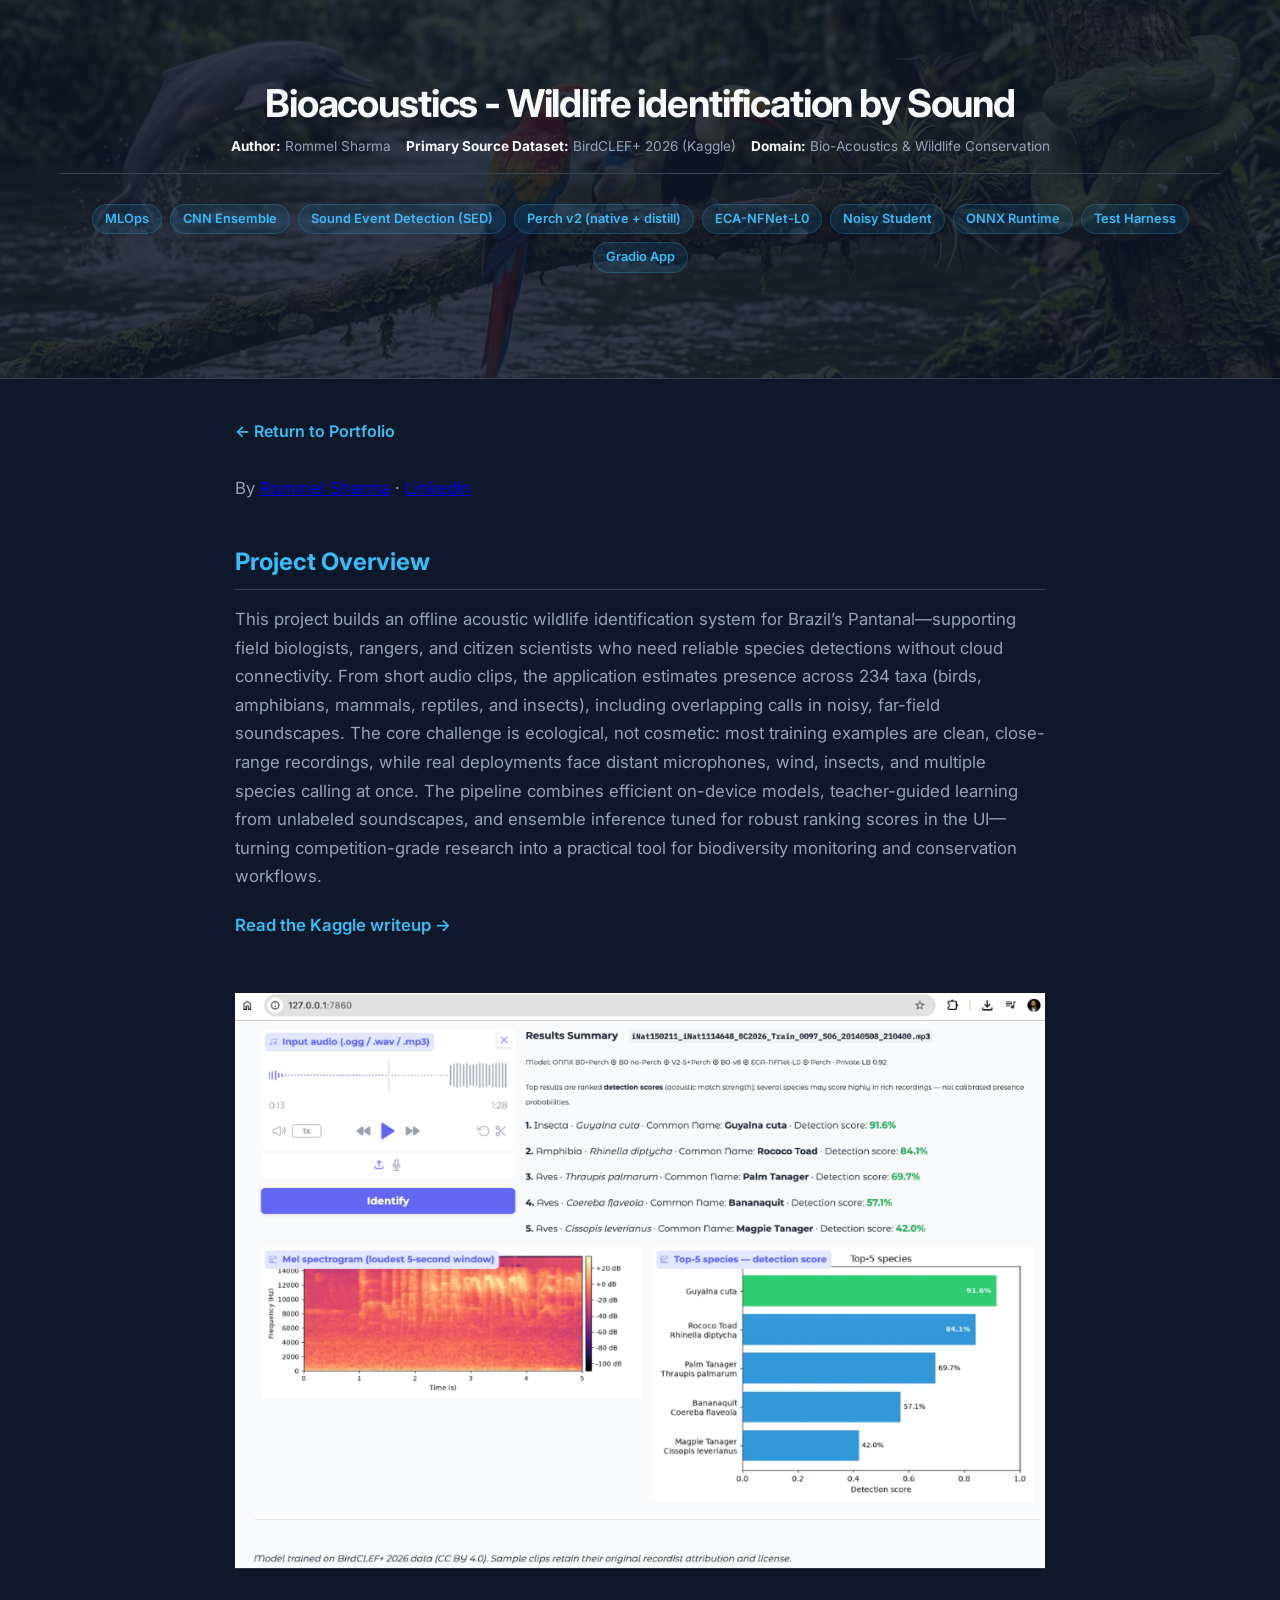
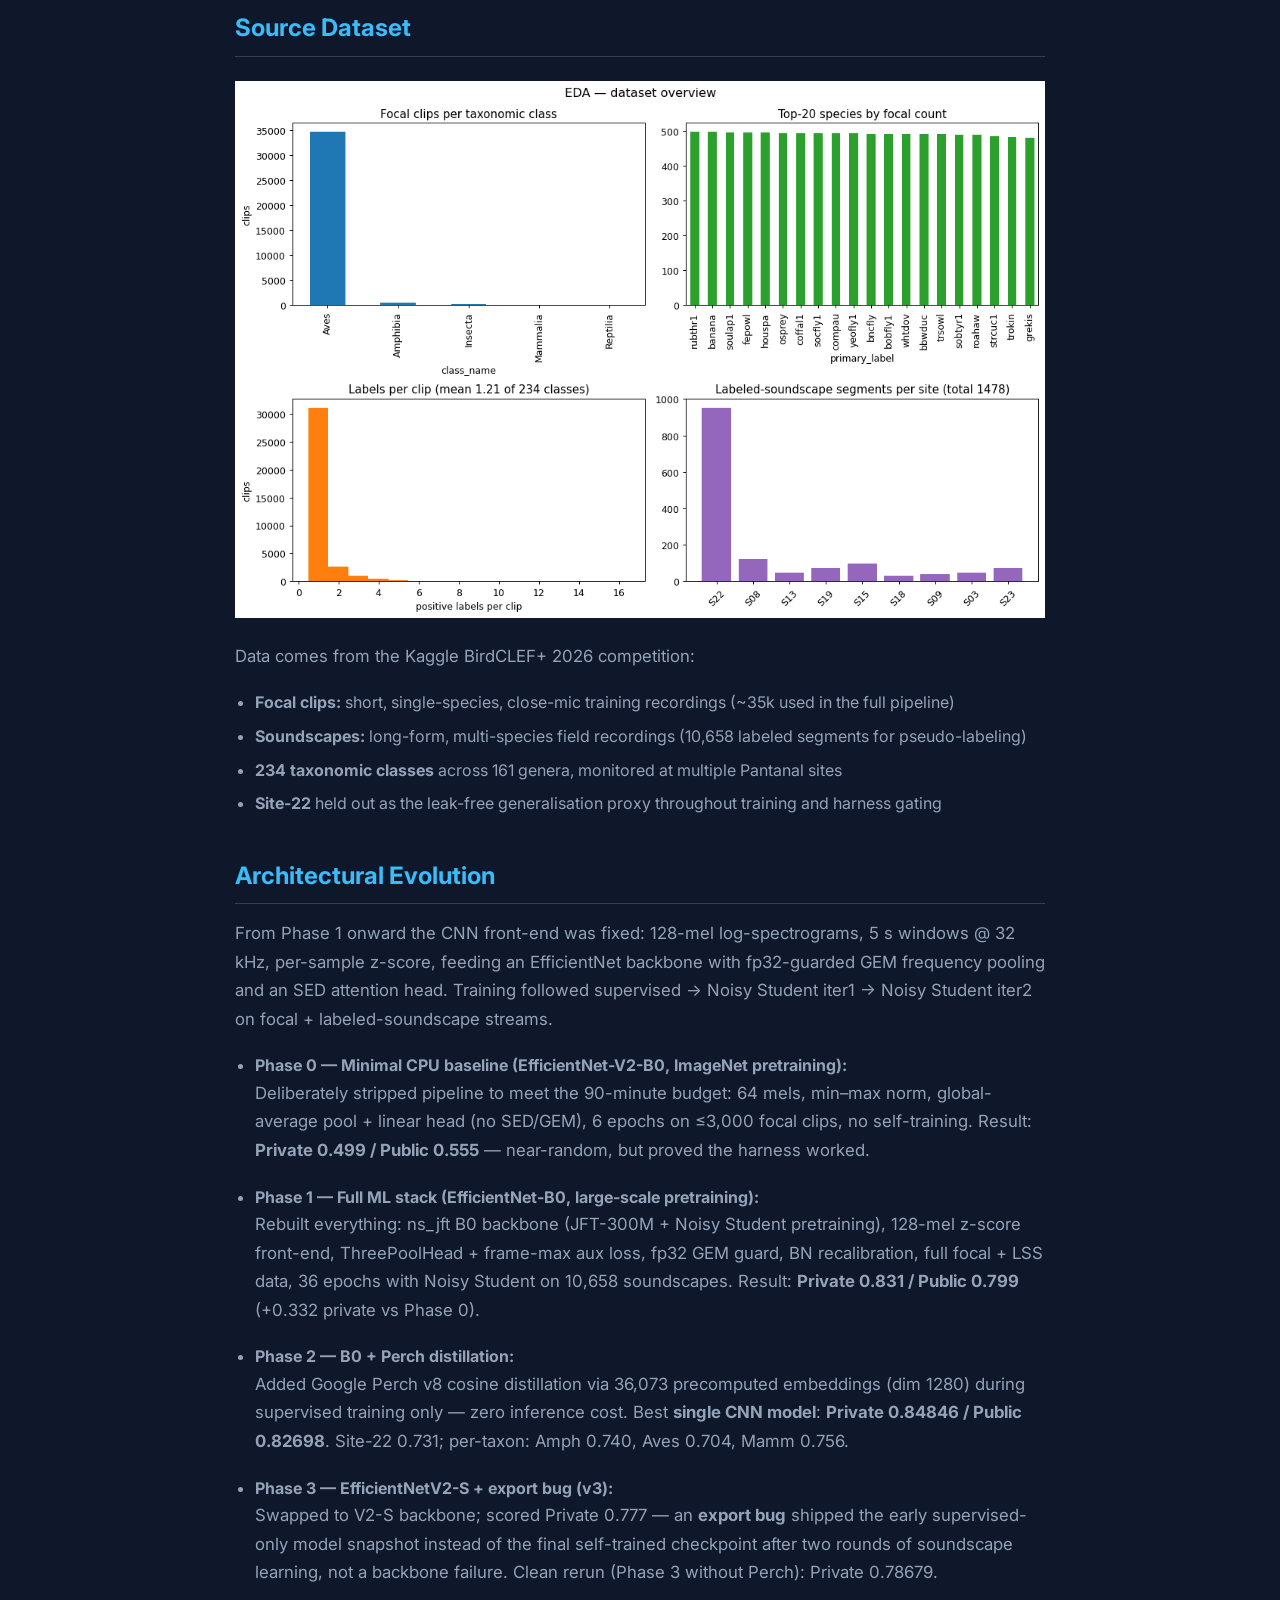
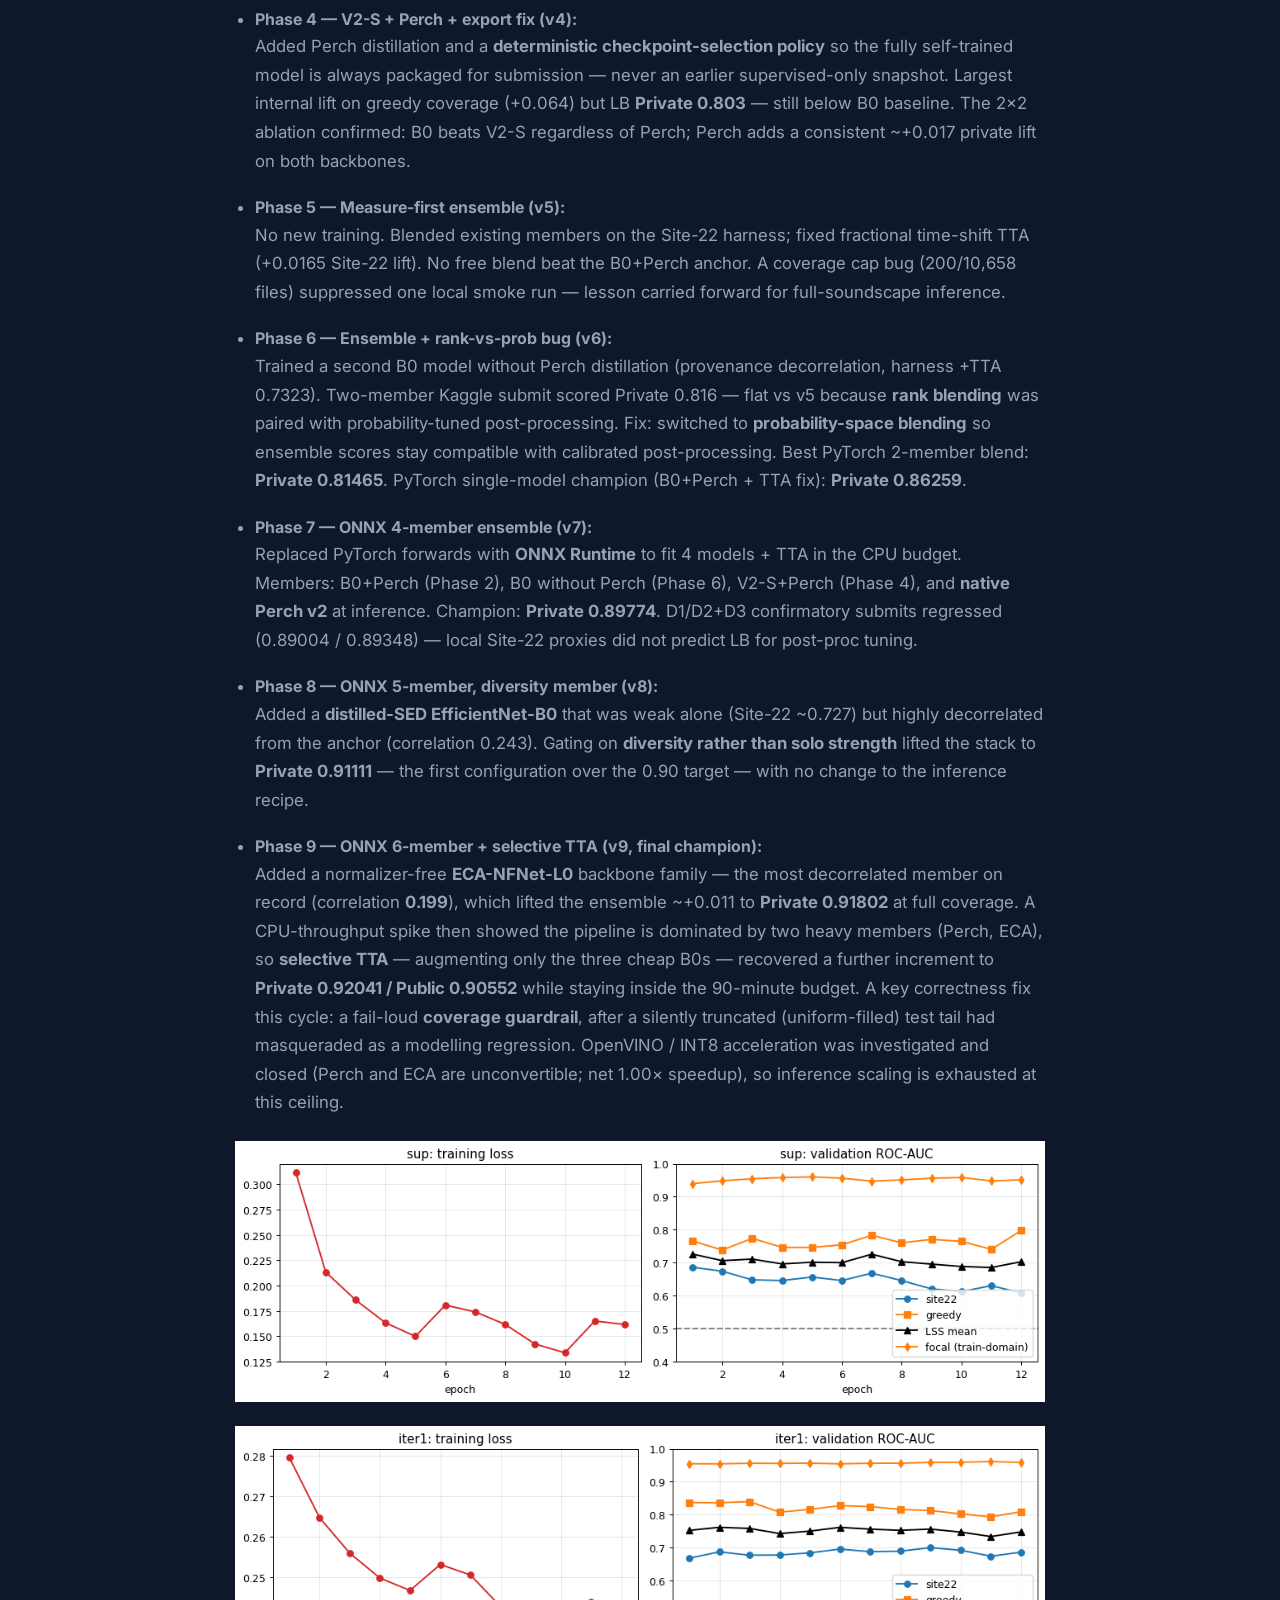
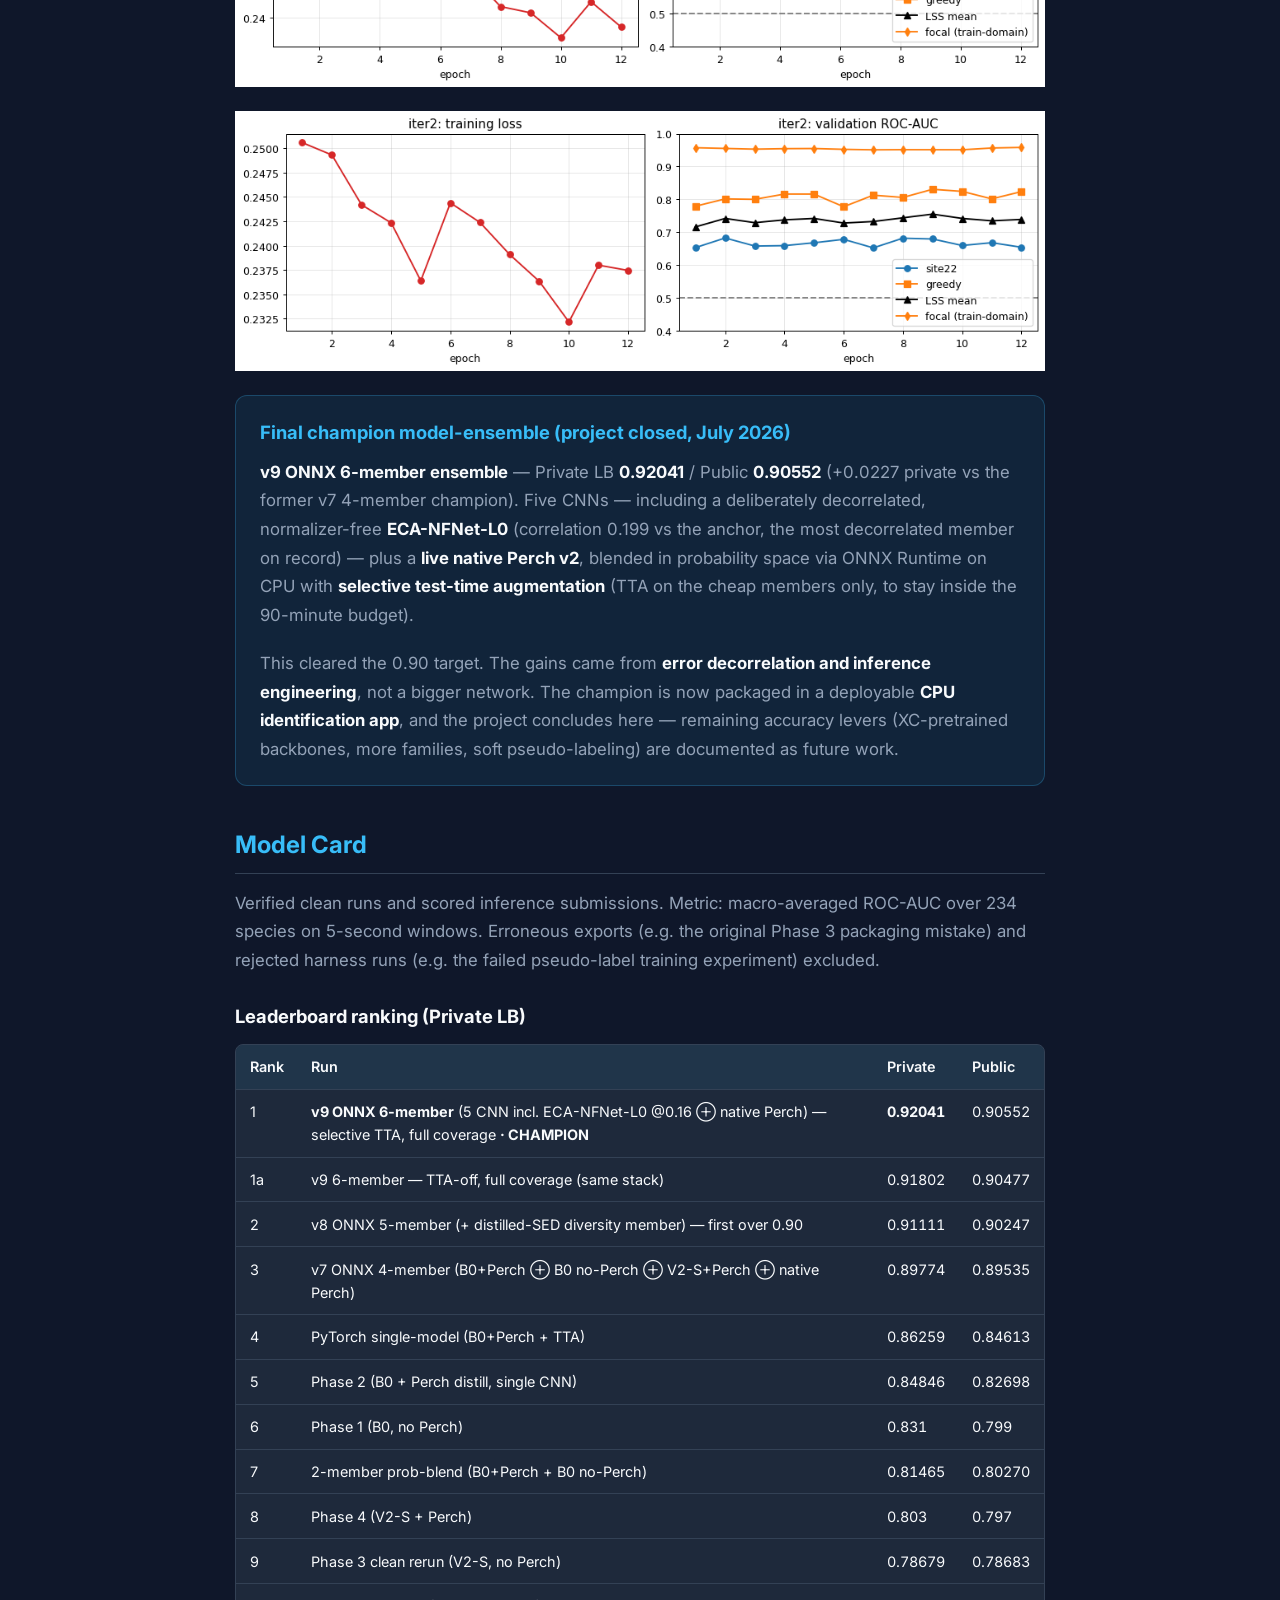
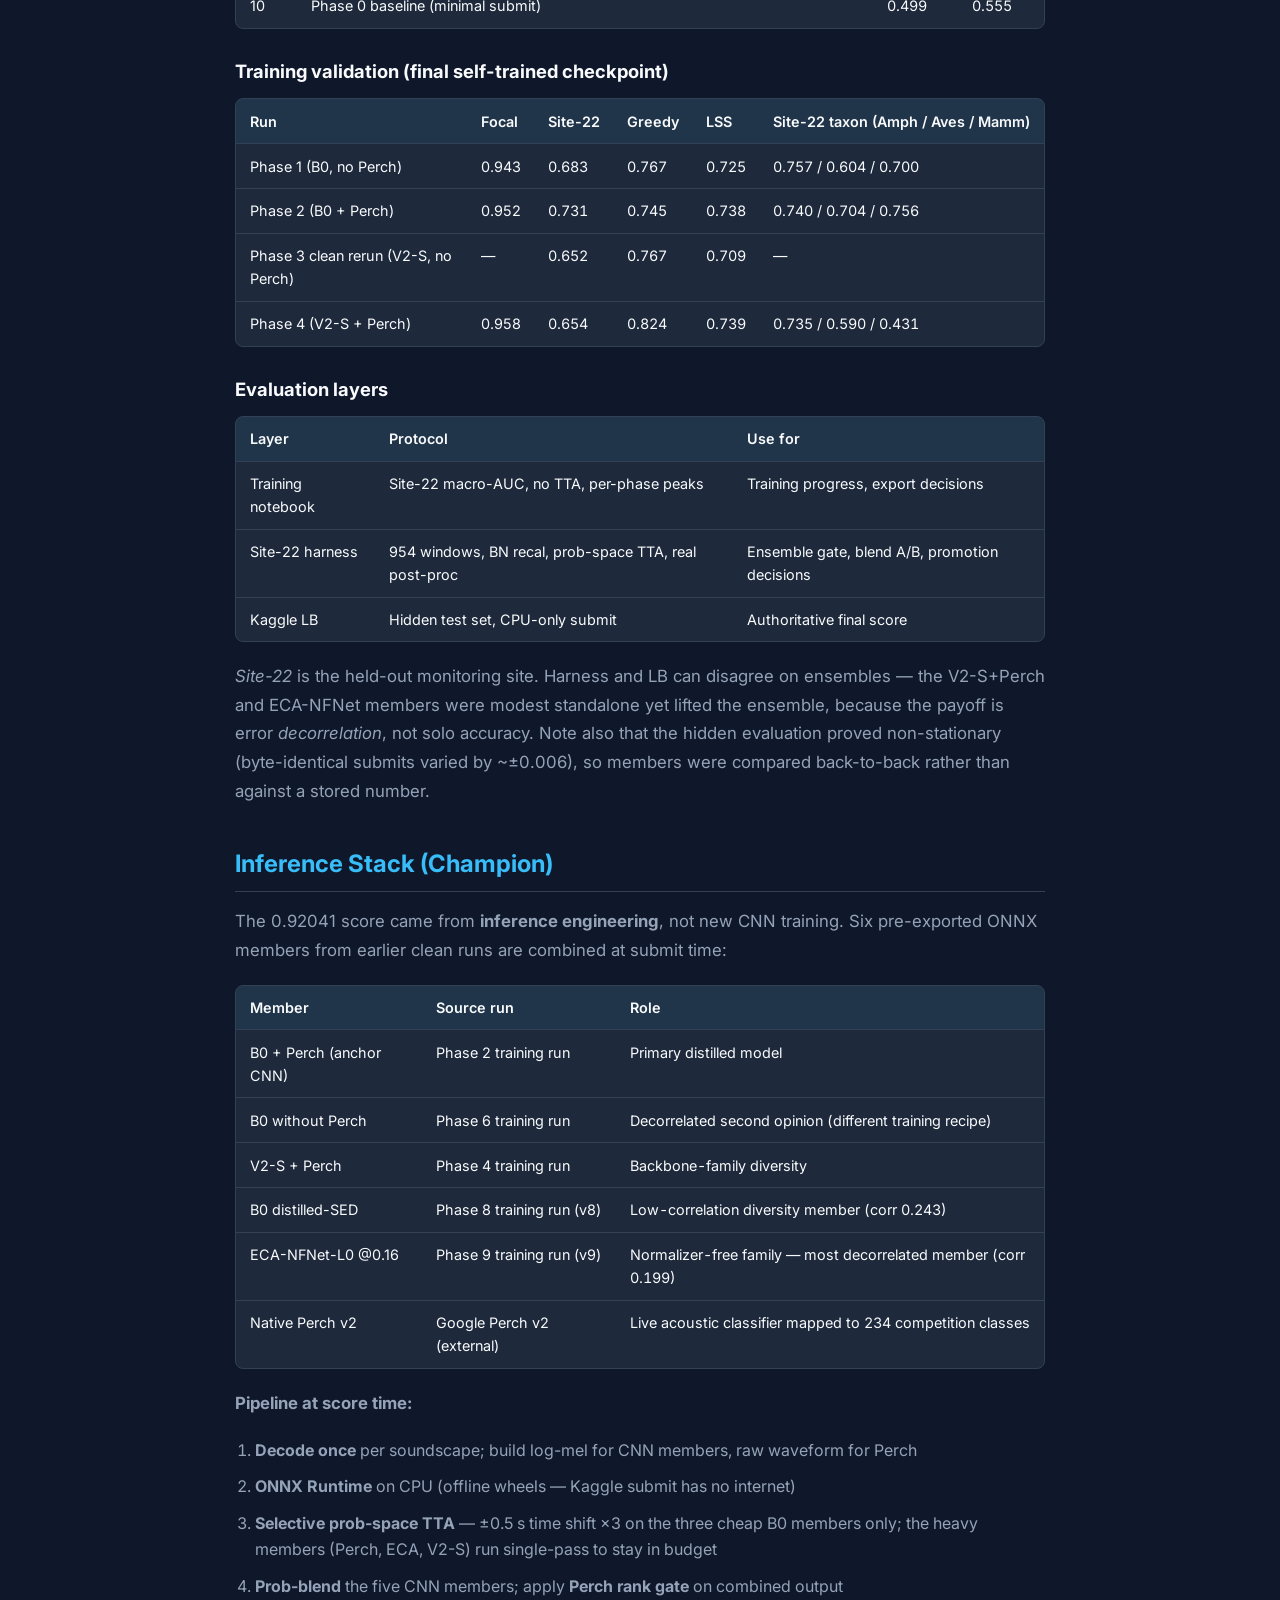
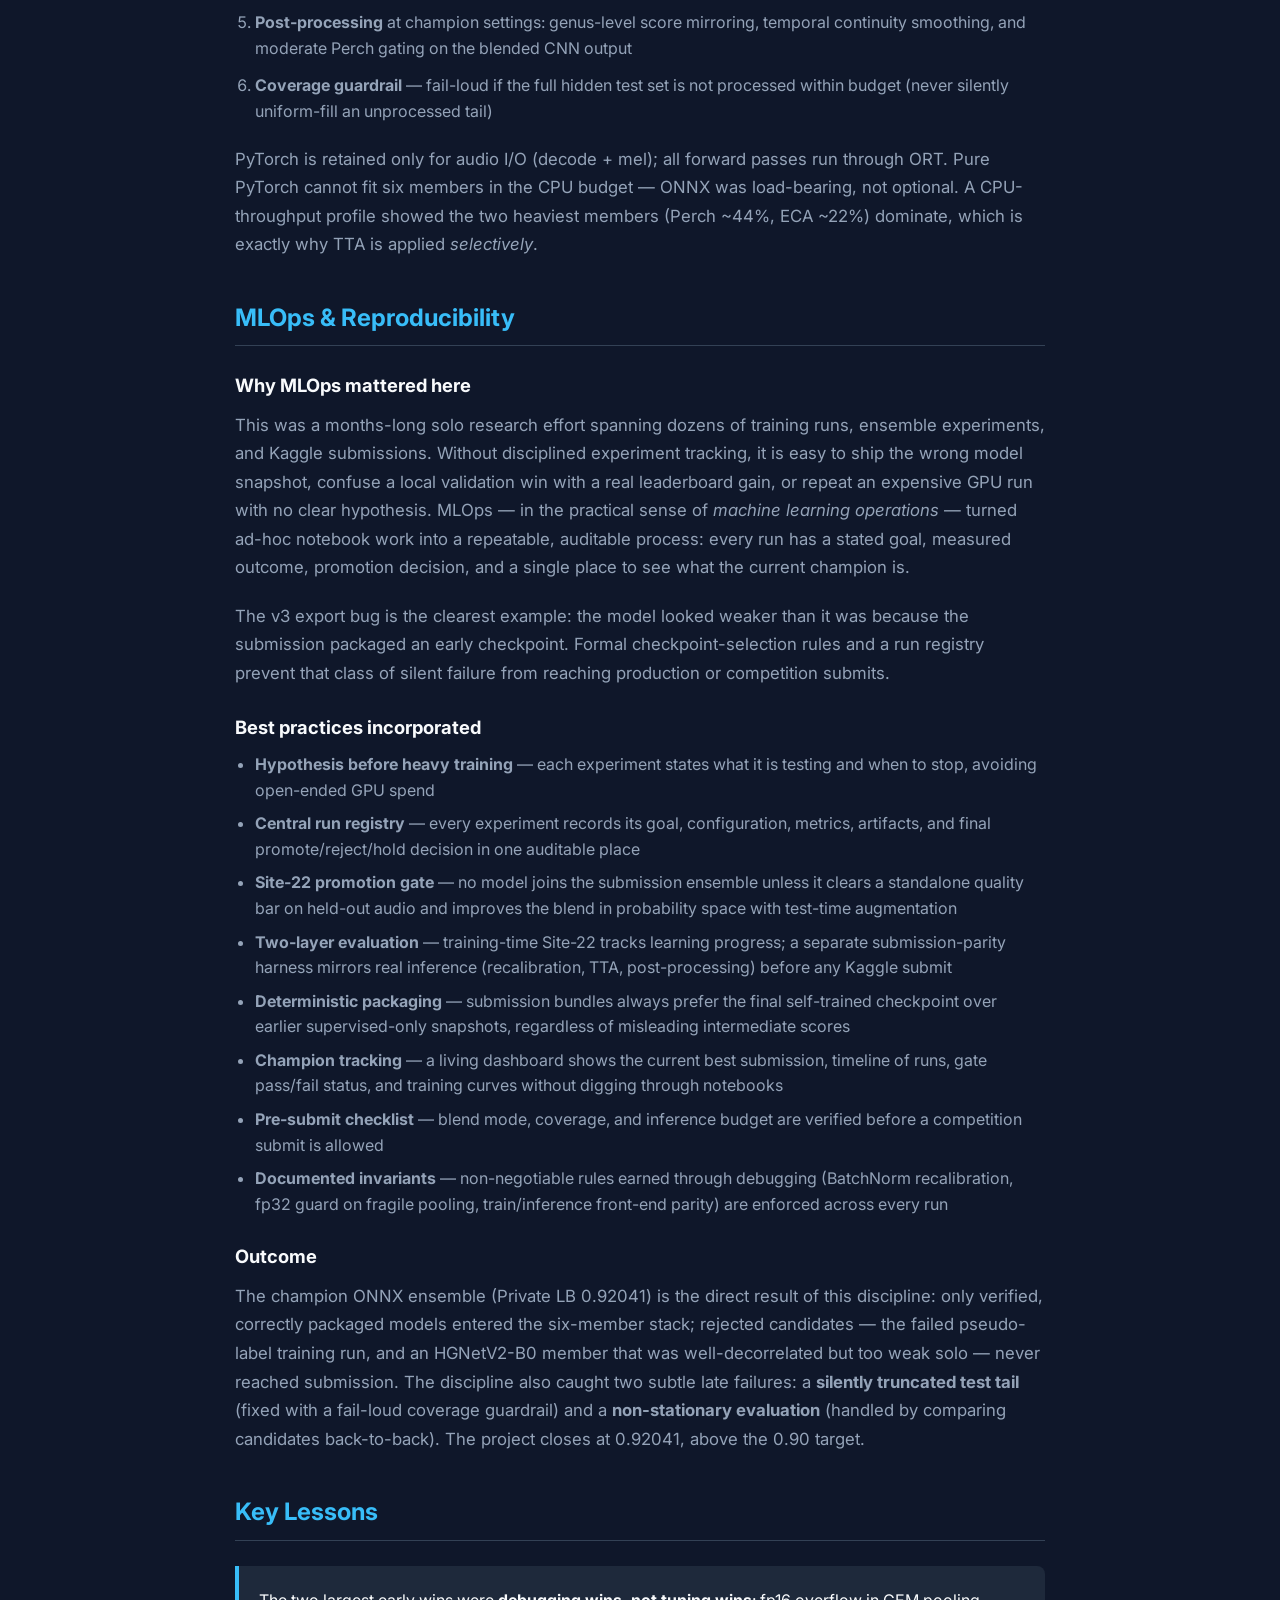
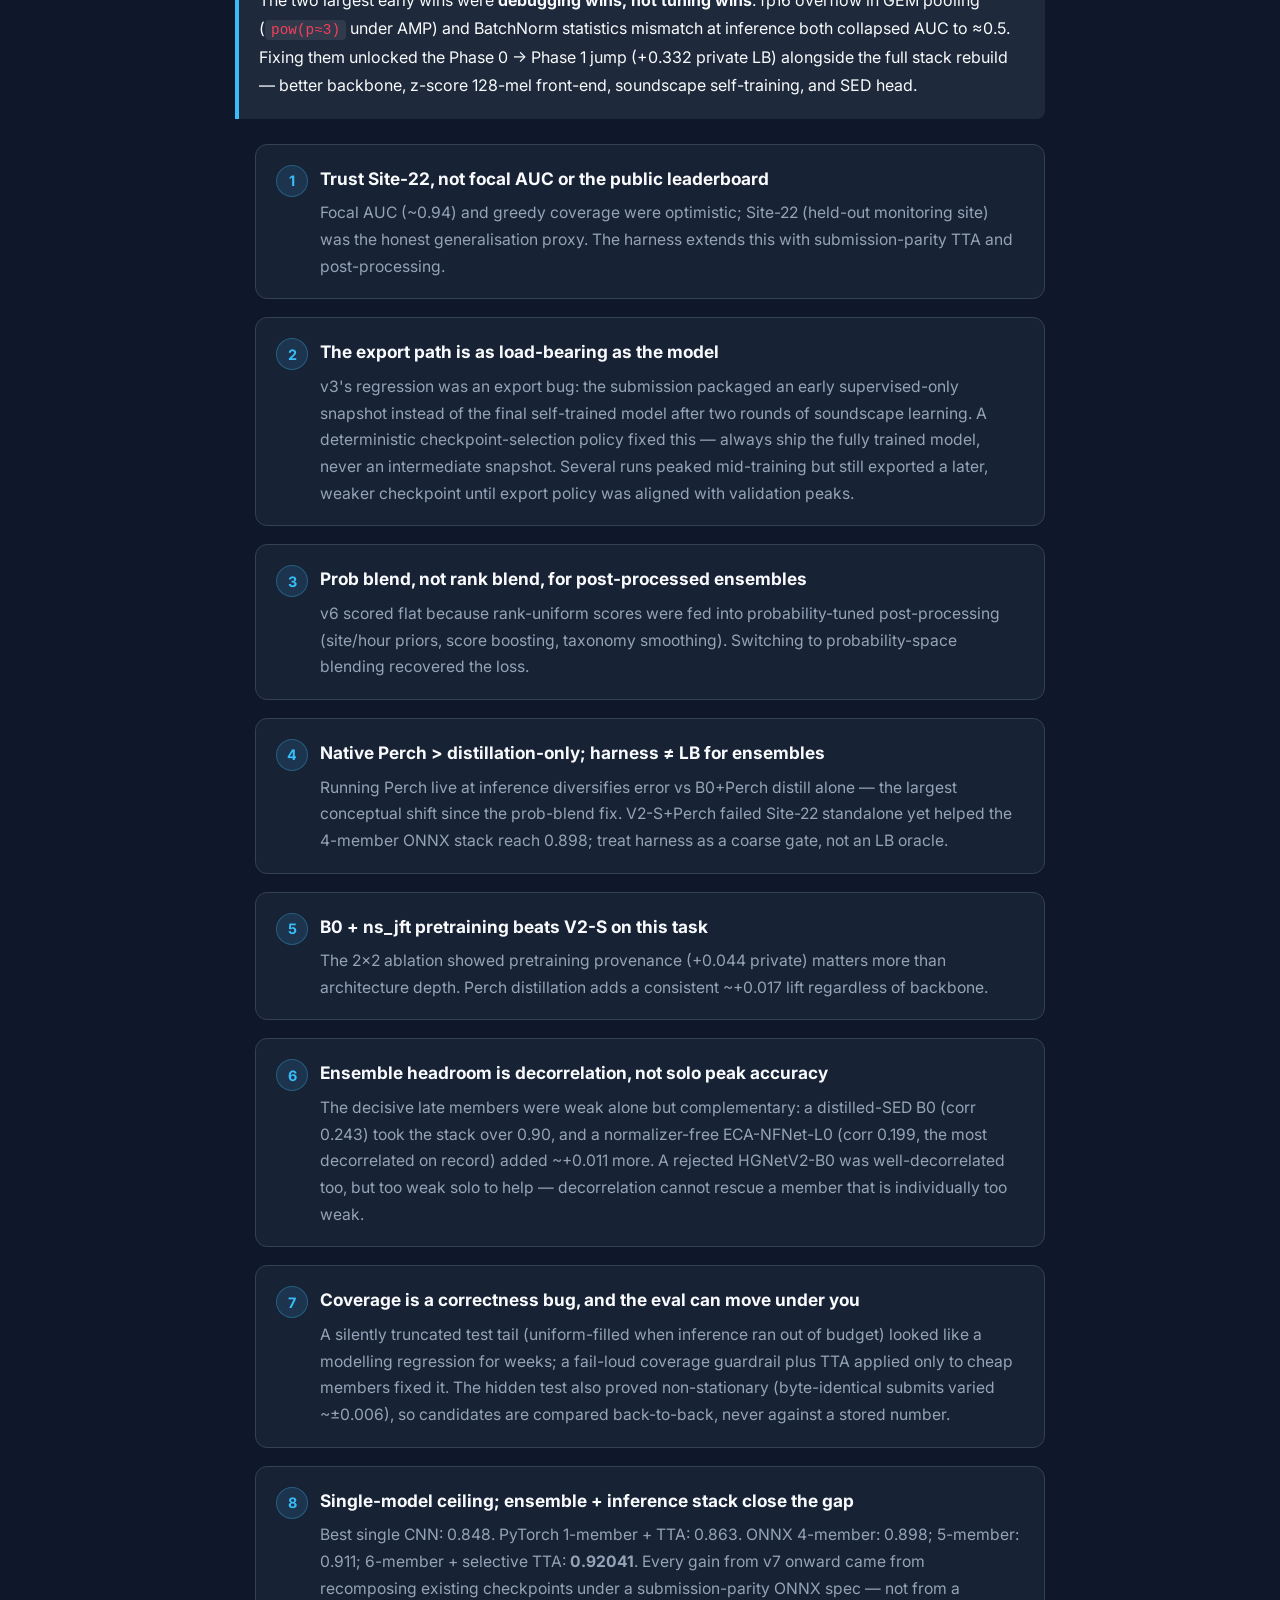
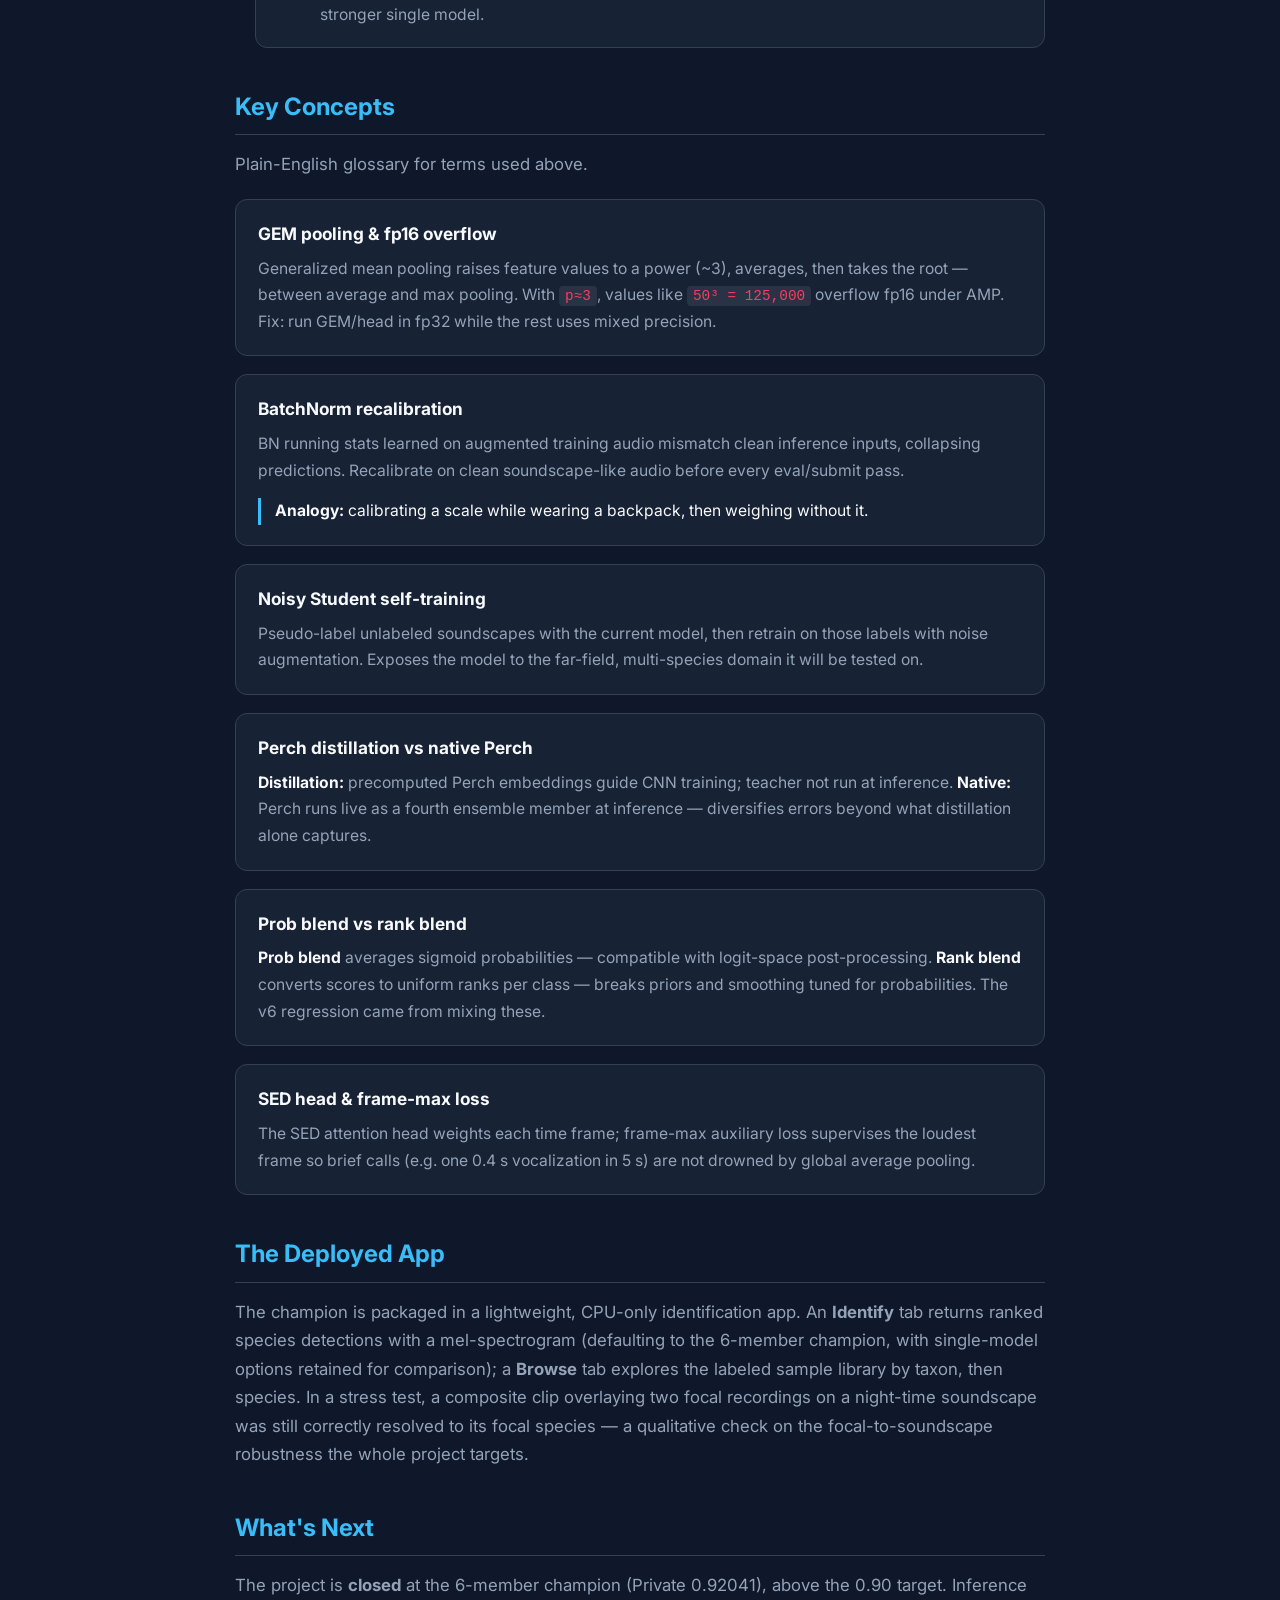
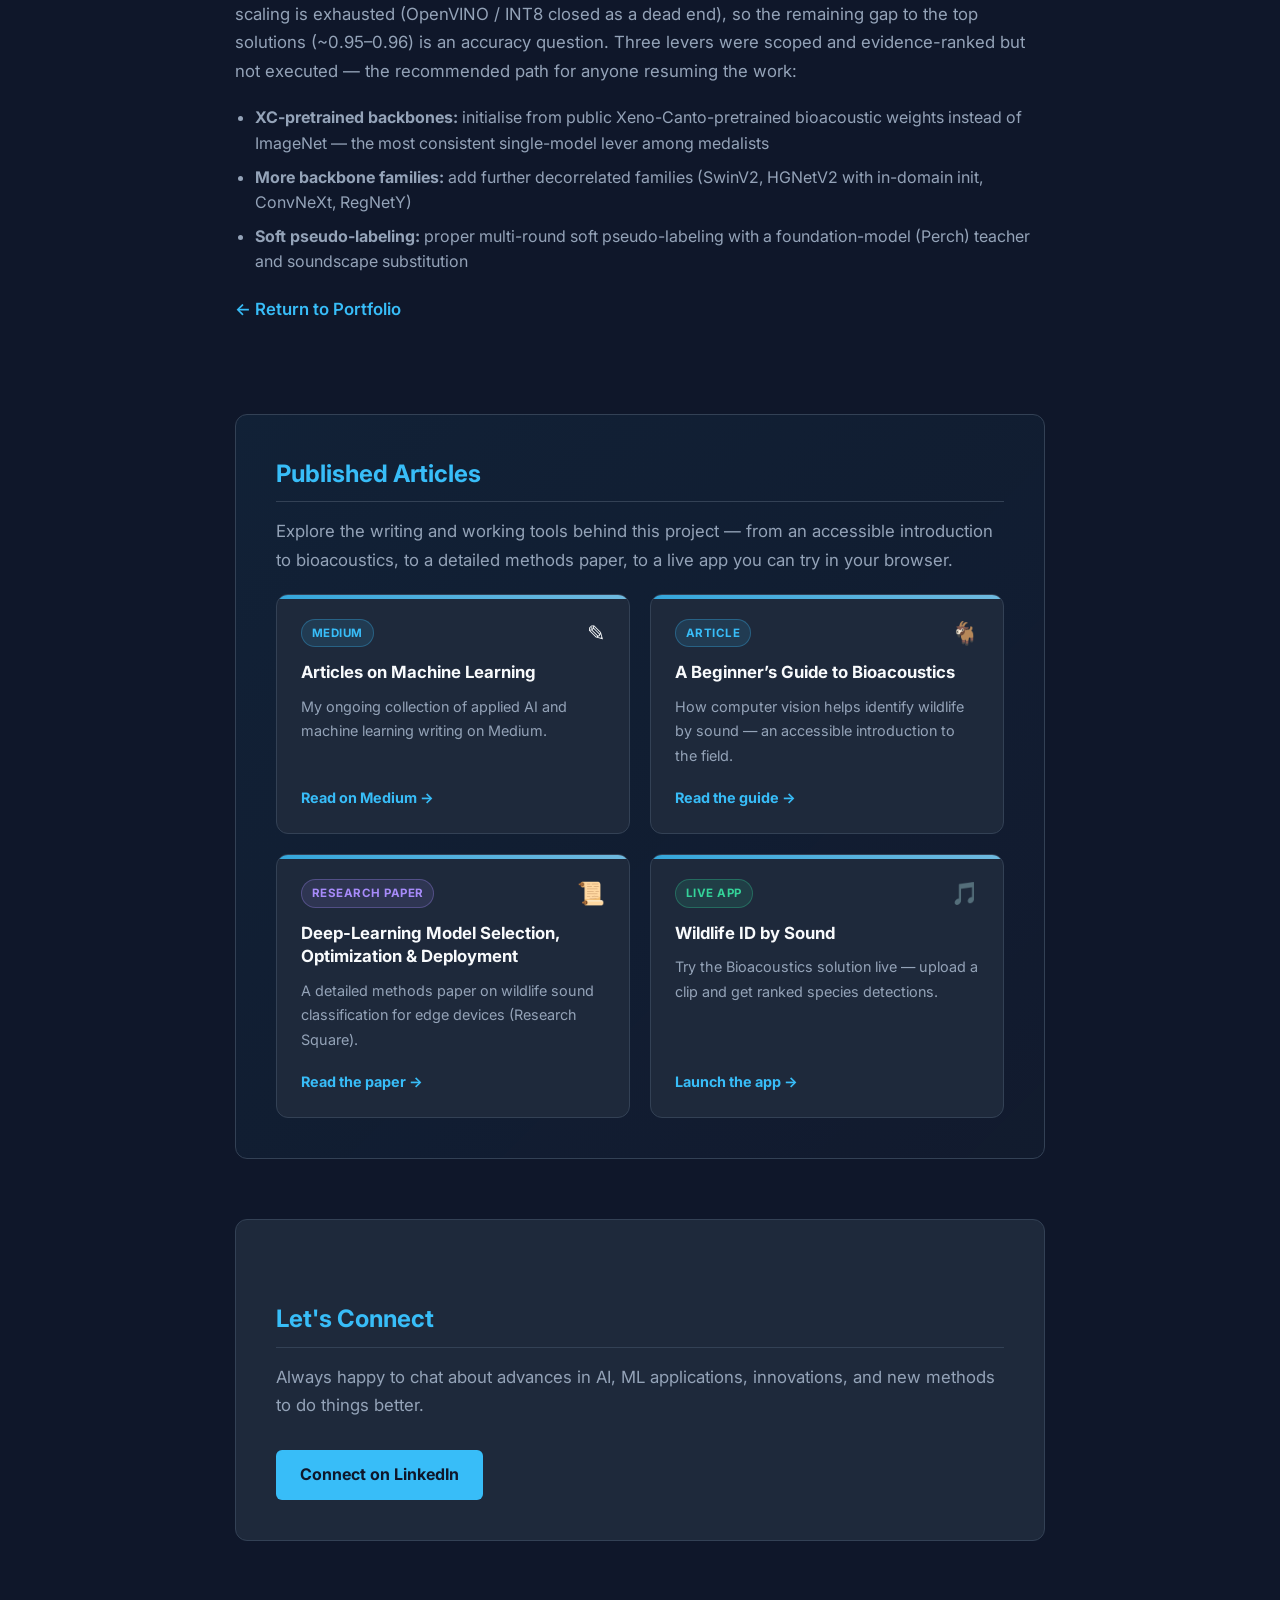
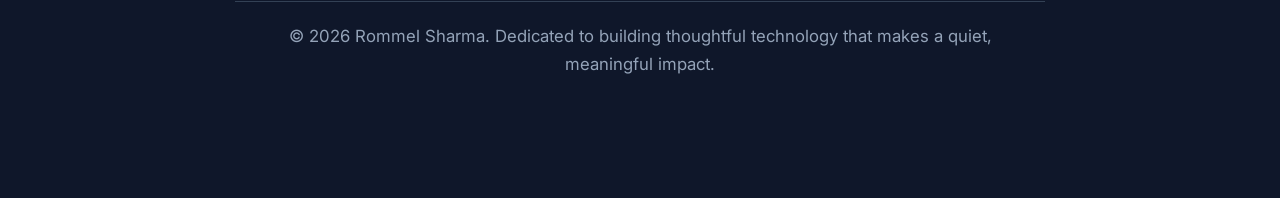
==== projects/bio-acoustics.html @ d6a1d82c "updated published articles links on each page" ====
<!DOCTYPE html>
<html lang="en">

<head>
    <meta charset="UTF-8">
    <meta name="viewport" content="width=device-width, initial-scale=1.0">
    <title>Wildlife Identification by Sound | Rommel Sharma</title>
    <meta name="description" content="BirdCLEF+ 2026 acoustic species ID by Rommel Sharma. Achieved 0.92041 private LB with 6-member ONNX ensemble, MLOps pipeline for 234 Pantanal species.">
    <meta name="keywords" content="Rommel Sharma, BirdCLEF 2026, Bioacoustics, Sound Event Detection, Perch v2, ECA-NFNet, ONNX Runtime, Noisy Student, Ensemble Decorrelation, Wildlife Conservation AI, Pantanal, MLOps">
    <meta name="author" content="Rommel Sharma">
    <meta name="geo.region" content="AU-NSW">
    <meta name="geo.placename" content="Sydney">
    <link rel="canonical" href="https://rommelsharma.github.io/projects/bio-acoustics.html">
    <link rel="alternate" type="application/rss+xml" title="Rommel Sharma — Applied AI Articles" href="https://rommelsharma.github.io/feed.xml">
    <link rel="author" href="https://rommelsharma.github.io/">
    <meta property="og:type" content="article">
    <meta property="og:title" content="Wildlife Identification by Sound | Rommel Sharma">
    <meta property="og:description" content="BirdCLEF+ 2026 Pantanal acoustic species identification by Rommel Sharma: from a 0.50 baseline to 0.92041 private LB with a 6-member ONNX ensemble (ECA-NFNet-L0 + native Perch v2), Site-22 harness gates, an MLOps run registry, and a deployable CPU app.">
    <meta property="og:url" content="https://rommelsharma.github.io/projects/bio-acoustics.html">
    <meta property="og:site_name" content="Rommel Sharma — Applied AI Portfolio">
    <meta property="og:image" content="https://rommelsharma.github.io/assets/images/bioacoustics.jpg">
    <meta property="article:author" content="Rommel Sharma">
    <meta name="twitter:card" content="summary_large_image">
    <meta name="twitter:title" content="Wildlife Identification by Sound | Rommel Sharma">
    <meta name="twitter:description" content="BirdCLEF+ 2026 Pantanal acoustic species identification by Rommel Sharma: from a 0.50 baseline to 0.92041 private LB with a 6-member ONNX ensemble (ECA-NFNet-L0 + native Perch v2), Site-22 harness gates, an MLOps run registry, and a deployable CPU app.">
    <meta name="twitter:image" content="https://rommelsharma.github.io/assets/images/bioacoustics.jpg">
    <script type="application/ld+json">
    {
        "@context": "https://schema.org",
        "@graph": [
            {
                "@type": "Person",
                "@id": "https://rommelsharma.github.io/#person",
                "name": "Rommel Sharma",
                "url": "https://rommelsharma.github.io/",
                "jobTitle": "Senior AI Leader & Enterprise Architect",
                "description": "Senior AI business development and go-to-market leader with 25+ years' experience, focused on building and scaling commercial AI initiatives — particularly agentic customer experience orchestration at Adobe.",
                "worksFor": {
                    "@type": "Organization",
                    "name": "Adobe",
                    "url": "https://www.adobe.com/"
                },
                "knowsAbout": [
                    "Applied Machine Learning",
                    "Generative AI",
                    "MLOps",
                    "Computer Vision",
                    "Bio-Acoustics",
                    "Voice Synthesis",
                    "Retrieval-Augmented Generation",
                    "Quantitative Finance"
                ],
                "sameAs": [
                    "https://www.linkedin.com/in/rommelsharma",
                    "https://github.com/rommelsharma",
                    "https://www.skills.google/public_profiles/a8728b82-b98c-4e37-a9f4-f9b77782fb30"
                ],
                "address": {
                    "@type": "PostalAddress",
                    "addressLocality": "Sydney",
                    "addressRegion": "NSW",
                    "addressCountry": "Australia"
                }
            },
            {
                "@type": "TechArticle",
                "@id": "https://rommelsharma.github.io/projects/bio-acoustics.html#article",
                "headline": "Wildlife Identification by Sound: Bio-Acoustic Species Identification",
                "description": "BirdCLEF+ 2026 Pantanal acoustic species identification by Rommel Sharma: from a 0.50 baseline to 0.92041 private LB with a 6-member ONNX ensemble (ECA-NFNet-L0 + native Perch v2), Site-22 harness gates, an MLOps run registry, and a deployable CPU app.",
                "url": "https://rommelsharma.github.io/projects/bio-acoustics.html",
                "mainEntityOfPage": "https://rommelsharma.github.io/projects/bio-acoustics.html",
                "inLanguage": "en-AU",
                "datePublished": "2026-06-24",
                "dateModified": "2026-07-03",
                "keywords": "Rommel Sharma, BirdCLEF 2026, Bioacoustics, Sound Event Detection, Perch v2, ECA-NFNet, ONNX Runtime, Noisy Student, Ensemble Decorrelation, Wildlife Conservation AI, Pantanal, MLOps",
                "image": "https://rommelsharma.github.io/assets/images/bioacoustics.jpg",
                "author": { "@id": "https://rommelsharma.github.io/#person" },
                "creator": { "@id": "https://rommelsharma.github.io/#person" },
                "publisher": { "@id": "https://rommelsharma.github.io/#person" }
            }
        ]
    }
    </script>
    <link rel="stylesheet" href="../css/style.css">
    <link href="https://fonts.googleapis.com/css2?family=Inter:wght@300;400;600;700&display=swap" rel="stylesheet">
</head>

<body>
    <header class="project-hero" style="background-image: url('../assets/images/bioacoustics.jpg');">
        <div class="container project-hero-centered">
            <h1>Bioacoustics - Wildlife identification by Sound</h1>
            <div class="meta-strip">
                <div class="meta-item"><strong>Author:</strong> Rommel Sharma</div>
                <div class="meta-item"><strong>Primary Source Dataset:</strong> BirdCLEF+ 2026 (Kaggle)</div>
                <div class="meta-item"><strong>Domain:</strong> Bio-Acoustics &amp; Wildlife Conservation</div>
            </div>
            <div class="tech-pill-box">
                <span class="tech-pill">MLOps</span>
                <span class="tech-pill">CNN Ensemble</span>
                <span class="tech-pill">Sound Event Detection (SED)</span>
                <span class="tech-pill">Perch v2 (native + distill)</span>
                <span class="tech-pill">ECA-NFNet-L0</span>
                <span class="tech-pill">Noisy Student</span>
                <span class="tech-pill">ONNX Runtime</span>
                <span class="tech-pill">Test Harness</span>
                <span class="tech-pill">Gradio App</span>
            </div>
        </div>
    </header>
    <article class="article-body">
        <a href="../index.html" class="back-btn">&larr; Return to Portfolio</a>
        <p class="article-byline">By <a href="https://rommelsharma.github.io/">Rommel Sharma</a> · <a href="https://www.linkedin.com/in/rommelsharma" rel="me">LinkedIn</a></p>
        <section>
            <h2>Project Overview</h2>
            <p>
                This project builds an offline acoustic wildlife identification system for Brazil’s Pantanal—supporting field biologists, rangers, and citizen scientists who need reliable species detections without cloud connectivity. From short audio clips, the application estimates presence across 234 taxa (birds, amphibians, mammals, reptiles, and insects), including overlapping calls in noisy, far-field soundscapes. The core challenge is ecological, not cosmetic: most training examples are clean, close-range recordings, while real deployments face distant microphones, wind, insects, and multiple species calling at once. The pipeline combines efficient on-device models, teacher-guided learning from unlabeled soundscapes, and ensemble inference tuned for robust ranking scores in the UI—turning competition-grade research into a practical tool for biodiversity monitoring and conservation workflows.
            </p>
            <p>
                <a href="https://www.kaggle.com/writeups/rommelsharma/sound-event-detection-for-wildlife-identification" class="back-btn" target="_blank" rel="noopener noreferrer">Read the Kaggle writeup &rarr;</a>
            </p>
        </section>
        <section>
            <p>
                <img src="images/bioacoustics-ui-app.png" alt="Mel spectrogram example of a species vocalization" class="project-image" />
            </p>
        </section>
        <section>
            <h2>Source Dataset</h2>
            <p>
                <img src="images/bio_eda_overview.png" alt="Dataset and taxonomy breakdown" class="project-image" />
            </p>
            <p>Data comes from the Kaggle BirdCLEF+ 2026 competition:</p>
            <ul>
                <li><strong>Focal clips:</strong> short, single-species, close-mic training recordings (~35k used in the full pipeline)</li>
                <li><strong>Soundscapes:</strong> long-form, multi-species field recordings (10,658 labeled segments for pseudo-labeling)</li>
                <li><strong>234 taxonomic classes</strong> across 161 genera, monitored at multiple Pantanal sites</li>
                <li><strong>Site-22</strong> held out as the leak-free generalisation proxy throughout training and harness gating</li>
            </ul>
        </section>
        <section>
            <h2>Architectural Evolution</h2>
            <p>
                From Phase 1 onward the CNN front-end was fixed: 128-mel log-spectrograms, 5 s windows @ 32 kHz, per-sample
                z-score, feeding an EfficientNet backbone with fp32-guarded GEM frequency pooling and an SED attention head.
                Training followed supervised → Noisy Student iter1 → Noisy Student iter2 on focal + labeled-soundscape streams.
            </p>
            <ul>
                <li>
                    <strong>Phase 0 — Minimal CPU baseline (EfficientNet-V2-B0, ImageNet pretraining):</strong>
                    <p>
                        Deliberately stripped pipeline to meet the 90-minute budget: 64 mels, min–max norm, global-average pool +
                        linear head (no SED/GEM), 6 epochs on ≤3,000 focal clips, no self-training. Result:
                        <strong>Private 0.499 / Public 0.555</strong> — near-random, but proved the harness worked.
                    </p>
                </li>
                <li>
                    <strong>Phase 1 — Full ML stack (EfficientNet-B0, large-scale pretraining):</strong>
                    <p>
                        Rebuilt everything: ns_jft B0 backbone (JFT-300M + Noisy Student pretraining), 128-mel z-score front-end,
                        ThreePoolHead + frame-max aux loss, fp32 GEM guard, BN recalibration, full focal + LSS data, 36 epochs with
                        Noisy Student on 10,658 soundscapes. Result: <strong>Private 0.831 / Public 0.799</strong> (+0.332 private vs Phase 0).
                    </p>
                </li>
                <li>
                    <strong>Phase 2 — B0 + Perch distillation:</strong>
                    <p>
                        Added Google Perch v8 cosine distillation via 36,073 precomputed embeddings (dim 1280) during supervised
                        training only — zero inference cost. Best <strong>single CNN model</strong>:
                        <strong>Private 0.84846 / Public 0.82698</strong>. Site-22 0.731; per-taxon: Amph 0.740, Aves 0.704, Mamm 0.756.
                    </p>
                </li>
                <li>
                    <strong>Phase 3 — EfficientNetV2-S + export bug (v3):</strong>
                    <p>
                        Swapped to V2-S backbone; scored Private 0.777 — an <strong>export bug</strong> shipped the
                        early supervised-only model snapshot instead of the final self-trained checkpoint after two
                        rounds of soundscape learning, not a backbone failure. Clean rerun (Phase 3 without Perch): Private 0.78679.
                    </p>
                </li>
                <li>
                    <strong>Phase 4 — V2-S + Perch + export fix (v4):</strong>
                    <p>
                        Added Perch distillation and a <strong>deterministic checkpoint-selection policy</strong> so the
                        fully self-trained model is always packaged for submission — never an earlier supervised-only snapshot.
                        Largest internal lift on greedy coverage (+0.064) but LB <strong>Private 0.803</strong> — still below B0 baseline. The 2×2 ablation confirmed:
                        B0 beats V2-S regardless of Perch; Perch adds a consistent ~+0.017 private lift on both backbones.
                    </p>
                </li>
                <li>
                    <strong>Phase 5 — Measure-first ensemble (v5):</strong>
                    <p>
                        No new training. Blended existing members on the Site-22 harness; fixed fractional time-shift TTA
                        (+0.0165 Site-22 lift). No free blend beat the B0+Perch anchor. A coverage cap bug (200/10,658 files)
                        suppressed one local smoke run — lesson carried forward for full-soundscape inference.
                    </p>
                </li>
                <li>
                    <strong>Phase 6 — Ensemble + rank-vs-prob bug (v6):</strong>
                    <p>
                        Trained a second B0 model without Perch distillation (provenance decorrelation, harness +TTA 0.7323). Two-member Kaggle submit scored
                        Private 0.816 — flat vs v5 because <strong>rank blending</strong> was paired with probability-tuned post-processing.
                        Fix: switched to <strong>probability-space blending</strong> so ensemble scores stay compatible with
                        calibrated post-processing. Best PyTorch 2-member blend: <strong>Private 0.81465</strong>.
                        PyTorch single-model champion (B0+Perch + TTA fix): <strong>Private 0.86259</strong>.
                    </p>
                </li>
                <li>
                    <strong>Phase 7 — ONNX 4-member ensemble (v7):</strong>
                    <p>
                        Replaced PyTorch forwards with <strong>ONNX Runtime</strong> to fit 4 models + TTA in the CPU budget.
                        Members: B0+Perch (Phase 2), B0 without Perch (Phase 6), V2-S+Perch (Phase 4), and <strong>native Perch v2</strong>
                        at inference. Champion: <strong>Private 0.89774</strong>. D1/D2+D3 confirmatory submits regressed
                        (0.89004 / 0.89348) — local Site-22 proxies did not predict LB for post-proc tuning.
                    </p>
                </li>
                <li>
                    <strong>Phase 8 — ONNX 5-member, diversity member (v8):</strong>
                    <p>
                        Added a <strong>distilled-SED EfficientNet-B0</strong> that was weak alone (Site-22 ~0.727) but highly
                        decorrelated from the anchor (correlation 0.243). Gating on <strong>diversity rather than solo strength</strong>
                        lifted the stack to <strong>Private 0.91111</strong> — the first configuration over the 0.90 target — with no
                        change to the inference recipe.
                    </p>
                </li>
                <li>
                    <strong>Phase 9 — ONNX 6-member + selective TTA (v9, final champion):</strong>
                    <p>
                        Added a normalizer-free <strong>ECA-NFNet-L0</strong> backbone family — the most decorrelated member on record
                        (correlation <strong>0.199</strong>), which lifted the ensemble ~+0.011 to <strong>Private 0.91802</strong> at full
                        coverage. A CPU-throughput spike then showed the pipeline is dominated by two heavy members (Perch, ECA), so
                        <strong>selective TTA</strong> — augmenting only the three cheap B0s — recovered a further increment to
                        <strong>Private 0.92041 / Public 0.90552</strong> while staying inside the 90-minute budget. A key correctness fix
                        this cycle: a fail-loud <strong>coverage guardrail</strong>, after a silently truncated (uniform-filled) test tail
                        had masqueraded as a modelling regression. OpenVINO / INT8 acceleration was investigated and closed (Perch and ECA
                        are unconvertible; net 1.00× speedup), so inference scaling is exhausted at this ceiling.
                    </p>
                </li>
            </ul>
            <p>
                <img src="images/bio_perch_train_sup.png" alt="Supervised training results" class="project-image" />
            </p>
            <p>
                <img src="images/bio_perch_train_iter1.png" alt="Noisy Student iteration 1 training results" class="project-image" />
            </p>
            <p>
                <img src="images/bio_perch_train_iter2.png" alt="Noisy Student iteration 2 training results" class="project-image" />
            </p>
            <div class="champion-callout">
                <h3>Final champion model-ensemble (project closed, July 2026)</h3>
                <p>
                    <strong>v9 ONNX 6-member ensemble</strong> — Private LB <strong>0.92041</strong> / Public <strong>0.90552</strong>
                    (+0.0227 private vs the former v7 4-member champion). Five CNNs — including a deliberately decorrelated,
                    normalizer-free <strong>ECA-NFNet-L0</strong> (correlation 0.199 vs the anchor, the most decorrelated member on
                    record) — plus a <strong>live native Perch v2</strong>, blended in probability space via ONNX Runtime on CPU with
                    <strong>selective test-time augmentation</strong> (TTA on the cheap members only, to stay inside the 90-minute budget).
                </p>
                <p>
                    This cleared the 0.90 target. The gains came from <strong>error decorrelation and inference engineering</strong>,
                    not a bigger network. The champion is now packaged in a deployable <strong>CPU identification app</strong>, and the
                    project concludes here — remaining accuracy levers (XC-pretrained backbones, more families, soft pseudo-labeling)
                    are documented as future work.
                </p>
            </div>
        </section>
        <section class="model-card-section">
            <h2>Model Card</h2>
            <p>
                Verified clean runs and scored inference submissions. Metric: macro-averaged ROC-AUC over 234 species on
                5-second windows. Erroneous exports (e.g. the original Phase 3 packaging mistake) and rejected harness runs (e.g. the failed pseudo-label training experiment) excluded.
            </p>
            <h3>Leaderboard ranking (Private LB)</h3>
            <div class="table-wrap">
                <table class="model-card-table">
                    <thead>
                        <tr>
                            <th>Rank</th>
                            <th>Run</th>
                            <th>Private</th>
                            <th>Public</th>
                        </tr>
                    </thead>
                    <tbody>
                        <tr>
                            <td>1</td>
                            <td><strong>v9 ONNX 6-member</strong> (5 CNN incl. ECA-NFNet-L0 @0.16 ⊕ native Perch) — selective TTA, full coverage <strong>· CHAMPION</strong></td>
                            <td><strong>0.92041</strong></td>
                            <td>0.90552</td>
                        </tr>
                        <tr>
                            <td>1a</td>
                            <td>v9 6-member — TTA-off, full coverage (same stack)</td>
                            <td>0.91802</td>
                            <td>0.90477</td>
                        </tr>
                        <tr>
                            <td>2</td>
                            <td>v8 ONNX 5-member (+ distilled-SED diversity member) — first over 0.90</td>
                            <td>0.91111</td>
                            <td>0.90247</td>
                        </tr>
                        <tr>
                            <td>3</td>
                            <td>v7 ONNX 4-member (B0+Perch ⊕ B0 no-Perch ⊕ V2-S+Perch ⊕ native Perch)</td>
                            <td>0.89774</td>
                            <td>0.89535</td>
                        </tr>
                        <tr>
                            <td>4</td>
                            <td>PyTorch single-model (B0+Perch + TTA)</td>
                            <td>0.86259</td>
                            <td>0.84613</td>
                        </tr>
                        <tr>
                            <td>5</td>
                            <td>Phase 2 (B0 + Perch distill, single CNN)</td>
                            <td>0.84846</td>
                            <td>0.82698</td>
                        </tr>
                        <tr>
                            <td>6</td>
                            <td>Phase 1 (B0, no Perch)</td>
                            <td>0.831</td>
                            <td>0.799</td>
                        </tr>
                        <tr>
                            <td>7</td>
                            <td>2-member prob-blend (B0+Perch + B0 no-Perch)</td>
                            <td>0.81465</td>
                            <td>0.80270</td>
                        </tr>
                        <tr>
                            <td>8</td>
                            <td>Phase 4 (V2-S + Perch)</td>
                            <td>0.803</td>
                            <td>0.797</td>
                        </tr>
                        <tr>
                            <td>9</td>
                            <td>Phase 3 clean rerun (V2-S, no Perch)</td>
                            <td>0.78679</td>
                            <td>0.78683</td>
                        </tr>
                        <tr>
                            <td>10</td>
                            <td>Phase 0 baseline (minimal submit)</td>
                            <td>0.499</td>
                            <td>0.555</td>
                        </tr>
                    </tbody>
                </table>
            </div>
            <h3>Training validation (final self-trained checkpoint)</h3>
            <div class="table-wrap">
                <table class="model-card-table">
                    <thead>
                        <tr>
                            <th>Run</th>
                            <th>Focal</th>
                            <th>Site-22</th>
                            <th>Greedy</th>
                            <th>LSS</th>
                            <th>Site-22 taxon (Amph / Aves / Mamm)</th>
                        </tr>
                    </thead>
                    <tbody>
                        <tr>
                            <td>Phase 1 (B0, no Perch)</td>
                            <td>0.943</td>
                            <td>0.683</td>
                            <td>0.767</td>
                            <td>0.725</td>
                            <td>0.757 / 0.604 / 0.700</td>
                        </tr>
                        <tr>
                            <td>Phase 2 (B0 + Perch)</td>
                            <td>0.952</td>
                            <td>0.731</td>
                            <td>0.745</td>
                            <td>0.738</td>
                            <td>0.740 / 0.704 / 0.756</td>
                        </tr>
                        <tr>
                            <td>Phase 3 clean rerun (V2-S, no Perch)</td>
                            <td>—</td>
                            <td>0.652</td>
                            <td>0.767</td>
                            <td>0.709</td>
                            <td>—</td>
                        </tr>
                        <tr>
                            <td>Phase 4 (V2-S + Perch)</td>
                            <td>0.958</td>
                            <td>0.654</td>
                            <td>0.824</td>
                            <td>0.739</td>
                            <td>0.735 / 0.590 / 0.431</td>
                        </tr>
                    </tbody>
                </table>
            </div>
            <h3>Evaluation layers</h3>
            <div class="table-wrap">
                <table class="model-card-table">
                    <thead>
                        <tr>
                            <th>Layer</th>
                            <th>Protocol</th>
                            <th>Use for</th>
                        </tr>
                    </thead>
                    <tbody>
                        <tr>
                            <td>Training notebook</td>
                            <td>Site-22 macro-AUC, no TTA, per-phase peaks</td>
                            <td>Training progress, export decisions</td>
                        </tr>
                        <tr>
                            <td>Site-22 harness</td>
                            <td>954 windows, BN recal, prob-space TTA, real post-proc</td>
                            <td>Ensemble gate, blend A/B, promotion decisions</td>
                        </tr>
                        <tr>
                            <td>Kaggle LB</td>
                            <td>Hidden test set, CPU-only submit</td>
                            <td>Authoritative final score</td>
                        </tr>
                    </tbody>
                </table>
            </div>
            <p class="model-card-note">
                <em>Site-22</em> is the held-out monitoring site. Harness and LB can disagree on ensembles — the V2-S+Perch and
                ECA-NFNet members were modest standalone yet lifted the ensemble, because the payoff is error <em>decorrelation</em>,
                not solo accuracy. Note also that the hidden evaluation proved non-stationary (byte-identical submits varied by ~±0.006),
                so members were compared back-to-back rather than against a stored number.
            </p>
        </section>
        <section>
            <h2>Inference Stack (Champion)</h2>
            <p>
                The 0.92041 score came from <strong>inference engineering</strong>, not new CNN training. Six pre-exported ONNX
                members from earlier clean runs are combined at submit time:
            </p>
            <div class="table-wrap">
                <table class="model-card-table">
                    <thead>
                        <tr>
                            <th>Member</th>
                            <th>Source run</th>
                            <th>Role</th>
                        </tr>
                    </thead>
                    <tbody>
                        <tr>
                            <td>B0 + Perch (anchor CNN)</td>
                            <td>Phase 2 training run</td>
                            <td>Primary distilled model</td>
                        </tr>
                        <tr>
                            <td>B0 without Perch</td>
                            <td>Phase 6 training run</td>
                            <td>Decorrelated second opinion (different training recipe)</td>
                        </tr>
                        <tr>
                            <td>V2-S + Perch</td>
                            <td>Phase 4 training run</td>
                            <td>Backbone-family diversity</td>
                        </tr>
                        <tr>
                            <td>B0 distilled-SED</td>
                            <td>Phase 8 training run (v8)</td>
                            <td>Low-correlation diversity member (corr 0.243)</td>
                        </tr>
                        <tr>
                            <td>ECA-NFNet-L0 @0.16</td>
                            <td>Phase 9 training run (v9)</td>
                            <td>Normalizer-free family — most decorrelated member (corr 0.199)</td>
                        </tr>
                        <tr>
                            <td>Native Perch v2</td>
                            <td>Google Perch v2 (external)</td>
                            <td>Live acoustic classifier mapped to 234 competition classes</td>
                        </tr>
                    </tbody>
                </table>
            </div>
            <p><strong>Pipeline at score time:</strong></p>
            <ol class="pipeline-list">
                <li><strong>Decode once</strong> per soundscape; build log-mel for CNN members, raw waveform for Perch</li>
                <li><strong>ONNX Runtime</strong> on CPU (offline wheels — Kaggle submit has no internet)</li>
                <li><strong>Selective prob-space TTA</strong> — ±0.5 s time shift ×3 on the three cheap B0 members only; the heavy members (Perch, ECA, V2-S) run single-pass to stay in budget</li>
                <li><strong>Prob-blend</strong> the five CNN members; apply <strong>Perch rank gate</strong> on combined output</li>
                <li><strong>Post-processing</strong> at champion settings: genus-level score mirroring, temporal continuity smoothing, and moderate Perch gating on the blended CNN output</li>
                <li><strong>Coverage guardrail</strong> — fail-loud if the full hidden test set is not processed within budget (never silently uniform-fill an unprocessed tail)</li>
            </ol>
            <p>
                PyTorch is retained only for audio I/O (decode + mel); all forward passes run through ORT. Pure PyTorch cannot
                fit six members in the CPU budget — ONNX was load-bearing, not optional. A CPU-throughput profile showed the two
                heaviest members (Perch ~44%, ECA ~22%) dominate, which is exactly why TTA is applied <em>selectively</em>.
            </p>
        </section>
        <section>
            <h2>MLOps &amp; Reproducibility</h2>
            <h3>Why MLOps mattered here</h3>
            <p>
                This was a months-long solo research effort spanning dozens of training runs, ensemble experiments, and
                Kaggle submissions. Without disciplined experiment tracking, it is easy to ship the wrong model snapshot,
                confuse a local validation win with a real leaderboard gain, or repeat an expensive GPU run with no clear
                hypothesis. MLOps — in the practical sense of <em>machine learning operations</em> — turned ad-hoc notebook
                work into a repeatable, auditable process: every run has a stated goal, measured outcome, promotion decision,
                and a single place to see what the current champion is.
            </p>
            <p>
                The v3 export bug is the clearest example: the model looked weaker than it was because the submission
                packaged an early checkpoint. Formal checkpoint-selection rules and a run registry prevent that class of
                silent failure from reaching production or competition submits.
            </p>
            <h3>Best practices incorporated</h3>
            <ul>
                <li><strong>Hypothesis before heavy training</strong> — each experiment states what it is testing and when to stop, avoiding open-ended GPU spend</li>
                <li><strong>Central run registry</strong> — every experiment records its goal, configuration, metrics, artifacts, and final promote/reject/hold decision in one auditable place</li>
                <li><strong>Site-22 promotion gate</strong> — no model joins the submission ensemble unless it clears a standalone quality bar on held-out audio and improves the blend in probability space with test-time augmentation</li>
                <li><strong>Two-layer evaluation</strong> — training-time Site-22 tracks learning progress; a separate submission-parity harness mirrors real inference (recalibration, TTA, post-processing) before any Kaggle submit</li>
                <li><strong>Deterministic packaging</strong> — submission bundles always prefer the final self-trained checkpoint over earlier supervised-only snapshots, regardless of misleading intermediate scores</li>
                <li><strong>Champion tracking</strong> — a living dashboard shows the current best submission, timeline of runs, gate pass/fail status, and training curves without digging through notebooks</li>
                <li><strong>Pre-submit checklist</strong> — blend mode, coverage, and inference budget are verified before a competition submit is allowed</li>
                <li><strong>Documented invariants</strong> — non-negotiable rules earned through debugging (BatchNorm recalibration, fp32 guard on fragile pooling, train/inference front-end parity) are enforced across every run</li>
            </ul>
            <h3>Outcome</h3>
            <p>
                The champion ONNX ensemble (Private LB 0.92041) is the direct result of this discipline: only verified,
                correctly packaged models entered the six-member stack; rejected candidates — the failed pseudo-label training
                run, and an HGNetV2-B0 member that was well-decorrelated but too weak solo — never reached submission. The
                discipline also caught two subtle late failures: a <strong>silently truncated test tail</strong> (fixed with a
                fail-loud coverage guardrail) and a <strong>non-stationary evaluation</strong> (handled by comparing candidates
                back-to-back). The project closes at 0.92041, above the 0.90 target.
            </p>
        </section>
        <section class="insight-section">
            <h2>Key Lessons</h2>
            <div class="highlight-box lesson-summary">
                <p>
                    The two largest early wins were <strong>debugging wins, not tuning wins</strong>: fp16 overflow in GEM
                    pooling (<code>pow(p≈3)</code> under AMP) and BatchNorm statistics mismatch at inference both collapsed
                    AUC to ≈0.5. Fixing them unlocked the Phase 0 → Phase 1 jump (+0.332 private LB) alongside the full
                    stack rebuild — better backbone, z-score 128-mel front-end, soundscape self-training, and SED head.
                </p>
            </div>
            <ol class="lesson-list">
                <li>
                    <h3>Trust Site-22, not focal AUC or the public leaderboard</h3>
                    <p>
                        Focal AUC (~0.94) and greedy coverage were optimistic; Site-22 (held-out monitoring site) was the
                        honest generalisation proxy. The harness extends this with submission-parity TTA and post-processing.
                    </p>
                </li>
                <li>
                    <h3>The export path is as load-bearing as the model</h3>
                    <p>
                        v3's regression was an export bug: the submission packaged an early supervised-only snapshot instead
                        of the final self-trained model after two rounds of soundscape learning. A deterministic
                        checkpoint-selection policy fixed this — always ship the fully trained model, never an intermediate
                        snapshot. Several runs peaked mid-training but still exported a later, weaker checkpoint until export
                        policy was aligned with validation peaks.
                    </p>
                </li>
                <li>
                    <h3>Prob blend, not rank blend, for post-processed ensembles</h3>
                    <p>
                        v6 scored flat because rank-uniform scores were fed into probability-tuned post-processing (site/hour
                        priors, score boosting, taxonomy smoothing). Switching to probability-space blending recovered the loss.
                    </p>
                </li>
                <li>
                    <h3>Native Perch &gt; distillation-only; harness ≠ LB for ensembles</h3>
                    <p>
                        Running Perch live at inference diversifies error vs B0+Perch distill alone — the largest conceptual
                        shift since the prob-blend fix. V2-S+Perch failed Site-22 standalone yet helped the 4-member ONNX stack
                        reach 0.898; treat harness as a coarse gate, not an LB oracle.
                    </p>
                </li>
                <li>
                    <h3>B0 + ns_jft pretraining beats V2-S on this task</h3>
                    <p>
                        The 2×2 ablation showed pretraining provenance (+0.044 private) matters more than architecture depth.
                        Perch distillation adds a consistent ~+0.017 lift regardless of backbone.
                    </p>
                </li>
                <li>
                    <h3>Ensemble headroom is decorrelation, not solo peak accuracy</h3>
                    <p>
                        The decisive late members were weak alone but complementary: a distilled-SED B0 (corr 0.243) took the
                        stack over 0.90, and a normalizer-free ECA-NFNet-L0 (corr 0.199, the most decorrelated on record) added
                        ~+0.011 more. A rejected HGNetV2-B0 was well-decorrelated too, but too weak solo to help — decorrelation
                        cannot rescue a member that is individually too weak.
                    </p>
                </li>
                <li>
                    <h3>Coverage is a correctness bug, and the eval can move under you</h3>
                    <p>
                        A silently truncated test tail (uniform-filled when inference ran out of budget) looked like a modelling
                        regression for weeks; a fail-loud coverage guardrail plus TTA applied only to cheap members fixed it. The
                        hidden test also proved non-stationary (byte-identical submits varied ~±0.006), so candidates are compared
                        back-to-back, never against a stored number.
                    </p>
                </li>
                <li>
                    <h3>Single-model ceiling; ensemble + inference stack close the gap</h3>
                    <p>
                        Best single CNN: 0.848. PyTorch 1-member + TTA: 0.863. ONNX 4-member: 0.898; 5-member: 0.911;
                        6-member + selective TTA: <strong>0.92041</strong>. Every gain from v7 onward came from recomposing existing
                        checkpoints under a submission-parity ONNX spec — not from a stronger single model.
                    </p>
                </li>
            </ol>
        </section>
        <section class="concept-section">
            <h2>Key Concepts</h2>
            <p class="section-intro">Plain-English glossary for terms used above.</p>
            <div class="concept-grid">
                <article class="concept-card">
                    <h3>GEM pooling &amp; fp16 overflow</h3>
                    <p>
                        Generalized mean pooling raises feature values to a power (~3), averages, then takes the root — between
                        average and max pooling. With <code>p≈3</code>, values like <code>50³ = 125,000</code> overflow fp16 under AMP.
                        Fix: run GEM/head in fp32 while the rest uses mixed precision.
                    </p>
                </article>
                <article class="concept-card">
                    <h3>BatchNorm recalibration</h3>
                    <p>
                        BN running stats learned on augmented training audio mismatch clean inference inputs, collapsing
                        predictions. Recalibrate on clean soundscape-like audio before every eval/submit pass.
                    </p>
                    <p class="analogy"><strong>Analogy:</strong> calibrating a scale while wearing a backpack, then weighing without it.</p>
                </article>
                <article class="concept-card">
                    <h3>Noisy Student self-training</h3>
                    <p>
                        Pseudo-label unlabeled soundscapes with the current model, then retrain on those labels with noise
                        augmentation. Exposes the model to the far-field, multi-species domain it will be tested on.
                    </p>
                </article>
                <article class="concept-card">
                    <h3>Perch distillation vs native Perch</h3>
                    <p>
                        <strong>Distillation:</strong> precomputed Perch embeddings guide CNN training; teacher not run at inference.
                        <strong>Native:</strong> Perch runs live as a fourth ensemble member at inference — diversifies errors beyond
                        what distillation alone captures.
                    </p>
                </article>
                <article class="concept-card">
                    <h3>Prob blend vs rank blend</h3>
                    <p>
                        <strong>Prob blend</strong> averages sigmoid probabilities — compatible with logit-space post-processing.
                        <strong>Rank blend</strong> converts scores to uniform ranks per class — breaks priors and smoothing tuned
                        for probabilities. The v6 regression came from mixing these.
                    </p>
                </article>
                <article class="concept-card">
                    <h3>SED head &amp; frame-max loss</h3>
                    <p>
                        The SED attention head weights each time frame; frame-max auxiliary loss supervises the loudest frame so
                        brief calls (e.g. one 0.4 s vocalization in 5 s) are not drowned by global average pooling.
                    </p>
                </article>
            </div>
        </section>
        <section>
            <h2>The Deployed App</h2>
            <p>
                The champion is packaged in a lightweight, CPU-only identification app. An <strong>Identify</strong> tab returns
                ranked species detections with a mel-spectrogram (defaulting to the 6-member champion, with single-model options
                retained for comparison); a <strong>Browse</strong> tab explores the labeled sample library by taxon, then species.
                In a stress test, a composite clip overlaying two focal recordings on a night-time soundscape was still correctly
                resolved to its focal species — a qualitative check on the focal-to-soundscape robustness the whole project targets.
            </p>
        </section>
        <section>
            <h2>What's Next</h2>
            <p>
                The project is <strong>closed</strong> at the 6-member champion (Private 0.92041), above the 0.90 target. Inference
                scaling is exhausted (OpenVINO / INT8 closed as a dead end), so the remaining gap to the top solutions (~0.95–0.96)
                is an accuracy question. Three levers were scoped and evidence-ranked but not executed — the recommended path for
                anyone resuming the work:
            </p>
            <ul>
                <li><strong>XC-pretrained backbones:</strong> initialise from public Xeno-Canto-pretrained bioacoustic weights instead of ImageNet — the most consistent single-model lever among medalists</li>
                <li><strong>More backbone families:</strong> add further decorrelated families (SwinV2, HGNetV2 with in-domain init, ConvNeXt, RegNetY)</li>
                <li><strong>Soft pseudo-labeling:</strong> proper multi-round soft pseudo-labeling with a foundation-model (Perch) teacher and soundscape substitution</li>
            </ul>
        </section>
        <p>
            <a href="../index.html" class="back-btn">&larr; Return to Portfolio</a>
        </p>
        <section class="publications-section">
            <h2>Published Articles</h2>
            <p class="publications-intro">
                Explore the writing and working tools behind this project — from an accessible introduction to bioacoustics,
                to a detailed methods paper, to a live app you can try in your browser.
            </p>
            <div class="publications-grid">
                <a href="https://medium.com/@rommelsharma" class="pub-card" target="_blank" rel="noopener noreferrer">
                    <div class="pub-card-top">
                        <span class="pub-badge">Medium</span>
                        <span class="pub-icon" aria-hidden="true">&#9998;</span>
                    </div>
                    <h3>Articles on Machine Learning</h3>
                    <p>My ongoing collection of applied AI and machine learning writing on Medium.</p>
                    <span class="pub-link">Read on Medium &rarr;</span>
                </a>
                <a href="https://medium.com/@rommelsharma/a-beginners-guide-to-bioacoustics-how-computer-vision-helps-identify-wildlife-by-sound-c517983547d4" class="pub-card" target="_blank" rel="noopener noreferrer">
                    <div class="pub-card-top">
                        <span class="pub-badge">Article</span>
                        <span class="pub-icon" aria-hidden="true">&#128016;</span>
                    </div>
                    <h3>A Beginner&rsquo;s Guide to Bioacoustics</h3>
                    <p>How computer vision helps identify wildlife by sound — an accessible introduction to the field.</p>
                    <span class="pub-link">Read the guide &rarr;</span>
                </a>
                <a href="https://www.researchsquare.com/article/rs-10188304/v1" class="pub-card" target="_blank" rel="noopener noreferrer">
                    <div class="pub-card-top">
                        <span class="pub-badge pub-badge-paper">Research Paper</span>
                        <span class="pub-icon" aria-hidden="true">&#128220;</span>
                    </div>
                    <h3>Deep-Learning Model Selection, Optimization &amp; Deployment</h3>
                    <p>A detailed methods paper on wildlife sound classification for edge devices (Research Square).</p>
                    <span class="pub-link">Read the paper &rarr;</span>
                </a>
                <a href="https://huggingface.co/spaces/rommelsharma/wildlife-id-by-sound" class="pub-card" target="_blank" rel="noopener noreferrer">
                    <div class="pub-card-top">
                        <span class="pub-badge pub-badge-app">Live App</span>
                        <span class="pub-icon" aria-hidden="true">&#127925;</span>
                    </div>
                    <h3>Wildlife ID by Sound</h3>
                    <p>Try the Bioacoustics solution live — upload a clip and get ranked species detections.</p>
                    <span class="pub-link">Launch the app &rarr;</span>
                </a>
            </div>
        </section>
        <section class="connect-section">
            <h2>Let's Connect</h2>
            <p>
                Always happy to chat about advances in AI, ML applications, innovations, and new methods to do things better.
            </p>
            <a href="https://www.linkedin.com/in/rommelsharma" target="_blank" rel="noopener" class="btn-primary">Connect on LinkedIn</a>
        </section>
        <footer class="article-footer">
            <p>&copy; 2026 Rommel Sharma. Dedicated to building thoughtful technology that makes a quiet, meaningful impact.</p>
        </footer>
    </article>
</body>

</html>
---- css/style.css ----
:root {
    --bg-color: #0f172a;
    --card-bg: #1e293b;
    --text-main: #f8fafc;
    --text-muted: #94a3b8;
    --accent: #38bdf8;
    --accent-hover: #7dd3fc;
    --border-color: #334155;
}

* {
    box-sizing: border-box;
    margin: 0;
    padding: 0;
}

body {
    background-color: var(--bg-color);
    color: var(--text-main);
    font-family: 'Inter', sans-serif;
    line-height: 1.6;
    padding-bottom: 40px;
}

.container {
    max-width: 1200px;
    margin: 0 auto;
    padding: 0 20px;
}

/* Hero Header */
.hero {
    position: relative;
    padding: 100px 0; /* Adjust height as needed */
    text-align: center;
    border-bottom: 1px solid var(--border-color);
    
    /* Background Image Setup */
    background-image: url('../assets/images/train.jpg'); /* Ensure correct path */
    background-size: cover;
    background-position: center;
    background-repeat: no-repeat;
}

/* Dark Overlay Layer for Text Readability */
.hero::before {
    content: "";
    position: absolute;
    top: 0;
    left: 0;
    width: 100%;
    height: 100%;
    background: rgba(15, 27, 45, 0.85); /* Dark shade with 85% opacity */
    z-index: 1;
}

/* Ensure container text stays on top of the overlay */
.hero .container {
    position: relative;
    z-index: 2;
}

.hero .name {
    font-size: 1.85rem;
    font-weight: 600;
    letter-spacing: -0.02em;
    line-height: 1.35;
    max-width: 720px;
    margin: 0 auto 10px;
    color: var(--text-main);
}

.hero .tagline {
    font-size: 1.2rem;
    color: var(--text-muted);
    max-width: 700px;
    margin: 0 auto;
    font-weight: 300;
}



/* Project Page Hero */
.project-hero {
    position: relative;
    padding: 80px 0;
    text-align: center;
    border-bottom: 1px solid var(--border-color);
    background-size: cover;
    background-position: center;
    background-repeat: no-repeat;
    /* We will inject the unique image via inline style on each page */
}

/* Dark Overlay for Readability */
.project-hero::before {
    content: "";
    position: absolute;
    top: 0;
    left: 0;
    width: 100%;
    height: 100%;
    background: rgba(15, 23, 42, 0.85); 
    z-index: 1;
}

.project-hero .container {
    position: relative;
    z-index: 2;
}

.project-hero .project-hero-centered,
.hero .project-hero-centered {
    text-align: center;
}

.project-hero .project-hero-centered .meta-strip,
.project-hero .project-hero-centered .tech-pill-box,
.hero .project-hero-centered .meta-strip,
.hero .project-hero-centered .tech-pill-box {
    justify-content: center;
}

/* Project Detail Pages */
.article-body {
    max-width: 850px;
    margin: 40px auto;
    padding: 0 20px;
    color: var(--text-main);
}

.project-hero h1,
.hero h1:not(.name) {
    font-size: 2.4rem;
    font-weight: 700;
    margin-bottom: 10px;
    color: var(--text-main);
    letter-spacing: -0.03em;
    line-height: 1.2;
}

.article-body h2 {
    font-size: 1.5rem;
    color: var(--accent);
    margin-top: 40px;
    margin-bottom: 15px;
    border-bottom: 1px solid var(--border-color);
    padding-bottom: 8px;
}

.article-body h3 {
    font-size: 1.15rem;
    color: var(--text-main);
    margin-top: 25px;
    margin-bottom: 10px;
}

.article-body p {
    color: var(--text-muted);
    margin-bottom: 20px;
    font-size: 1.05rem;
    line-height: 1.7;
}

.article-body ul,
.article-body ol {
    margin-left: 20px;
    margin-bottom: 20px;
    color: var(--text-muted);
}

.article-body li {
    margin-bottom: 8px;
    font-size: 1rem;
    line-height: 1.6;
}

.article-body code {
    background: rgba(255, 255, 255, 0.08);
    padding: 2px 6px;
    border-radius: 4px;
    font-family: monospace;
    font-size: 0.9rem;
    color: #f43f5e;
}

.back-btn {
    color: var(--accent);
    text-decoration: none;
    font-weight: 600;
    display: inline-flex;
    align-items: center;
    margin-bottom: 30px;
}

.back-btn:hover {
    color: var(--accent-hover);
    text-decoration: underline;
}

.meta-strip {
    display: flex;
    flex-wrap: wrap;
    gap: 15px;
    margin-bottom: 30px;
    font-size: 0.85rem;
    color: var(--text-muted);
    border-bottom: 1px solid var(--border-color);
    padding-bottom: 15px;
}

.meta-item strong {
    color: var(--text-main);
}

.tech-pill-box {
    display: flex;
    flex-wrap: wrap;
    gap: 8px;
    margin-top: 10px;
    margin-bottom: 25px;
}

.tech-pill {
    background: rgba(56, 189, 248, 0.1);
    border: 1px solid rgba(56, 189, 248, 0.2);
    color: var(--accent);
    padding: 4px 12px;
    border-radius: 20px;
    font-size: 0.8rem;
    font-weight: 600;
}

.highlight-box {
    background: var(--card-bg);
    border-left: 4px solid var(--accent);
    padding: 20px;
    border-radius: 0 8px 8px 0;
    margin: 25px 0;
}

.highlight-box p {
    margin-bottom: 0;
    font-size: 0.95rem;
}

.lesson-summary p {
    color: var(--text-main);
    font-size: 1rem;
    line-height: 1.75;
}

.lesson-list {
    list-style: none;
    margin-left: 0;
    counter-reset: lesson-counter;
}

.lesson-list > li {
    counter-increment: lesson-counter;
    background: rgba(30, 41, 59, 0.65);
    border: 1px solid var(--border-color);
    border-radius: 12px;
    padding: 20px 22px 18px 64px;
    margin-bottom: 18px;
    position: relative;
}

.lesson-list > li::before {
    content: counter(lesson-counter);
    position: absolute;
    left: 20px;
    top: 20px;
    width: 30px;
    height: 30px;
    border-radius: 999px;
    background: rgba(56, 189, 248, 0.12);
    border: 1px solid rgba(56, 189, 248, 0.3);
    color: var(--accent);
    display: flex;
    align-items: center;
    justify-content: center;
    font-weight: 700;
    font-size: 0.9rem;
}

.lesson-list h3,
.concept-card h3 {
    color: var(--text-main);
    font-size: 1.08rem;
    font-weight: 700;
    margin: 0 0 8px;
}

.lesson-list p,
.concept-card p,
.concept-card li {
    color: var(--text-muted);
    font-size: 0.98rem;
    line-height: 1.7;
}

.lesson-list p,
.concept-card p {
    margin-bottom: 0;
}

.section-intro {
    margin-bottom: 20px;
}

.concept-grid {
    display: grid;
    grid-template-columns: 1fr;
    gap: 18px;
}

.concept-card {
    background: rgba(30, 41, 59, 0.65);
    border: 1px solid var(--border-color);
    border-radius: 12px;
    padding: 20px 22px;
}

.concept-card ul,
.concept-card ol {
    margin: 12px 0 12px 22px;
}

.concept-card li {
    margin-bottom: 8px;
    padding-left: 2px;
}

.concept-card strong {
    color: var(--text-main);
}

.concept-card .analogy {
    margin-top: 14px;
    padding-left: 14px;
    border-left: 3px solid var(--accent);
    color: var(--text-main);
}

.example-tag {
    background: #334155;
    color: #f8fafc;
    font-size: 0.75rem;
    font-weight: 700;
    padding: 2px 6px;
    border-radius: 4px;
    text-transform: uppercase;
    margin-right: 5px;
    vertical-align: middle;
}

.regulatory-box {
    background: rgba(244, 63, 94, 0.05);
    border-left: 4px solid #f43f5e;
    padding: 20px;
    border-radius: 0 8px 8px 0;
    margin: 25px 0;
}

.regulatory-box p {
    margin-bottom: 0;
    font-size: 0.95rem;
    color: #fecdd3;
}


/* Project Cards Layout */
.project-grid {
    display: grid;
    grid-template-columns: repeat(auto-fit, minmax(350px, 1fr));
    gap: 30px;
    padding: 50px 0;
}

.project-card {
    background-color: var(--card-bg);
    border: 1px solid var(--border-color);
    border-radius: 12px;
    overflow: hidden;
    transition: transform 0.2s ease, box-shadow 0.2s ease;
    display: flex;
    flex-direction: column;
}

.project-card:hover {
    transform: translateY(-4px);
    box-shadow: 0 10px 20px rgba(0, 0, 0, 0.3);
    border-color: var(--accent);
}

.card-content {
    padding: 25px;
    display: flex;
    flex-direction: column;
    height: 100%;
}

.project-title {
    font-size: 1.4rem;
    margin-bottom: 12px;
    font-weight: 600;
}

.project-description {
    color: var(--text-muted);
    font-size: 0.95rem;
    margin-bottom: 15px;
    flex-grow: 1;
}

.project-image {
    max-width: 100%;
    height: auto;
    display: block;
    margin: 1.5rem 0;
}

.tech-stack {
    font-size: 0.85rem;
    color: var(--accent);
    margin-bottom: 20px;
    background-color: rgba(56, 189, 248, 0.06);
    padding: 6px 12px;
    border-radius: 6px;
    display: inline-block;
}

.explore-link {
    color: var(--text-main);
    text-decoration: none;
    font-weight: 600;
    font-size: 0.9rem;
    transition: color 0.2s;
    margin-top: auto;
}

.explore-link:hover {
    color: var(--accent-hover);
    text-decoration: underline;
}

/* Dividers */
.section-divider {
    border: 0;
    height: 1px;
    background: var(--border-color);
    margin: 20px 0 50px 0;
}

/* Certifications Layout */
.certifications-section {
    padding-bottom: 60px;
}

.section-title {
    font-size: 1.5rem;
    margin-bottom: 25px;
    text-align: center;
    text-transform: uppercase;
    letter-spacing: 0.05em;
    color: var(--text-muted);
}

.cert-grid {
    display: grid;
    grid-template-columns: repeat(auto-fill, minmax(130px, 1fr));
    gap: 20px;
    justify-items: center;
}

.cert-box {
    background-color: var(--card-bg);
    border: 1px solid var(--border-color);
    width: 130px;
    height: 130px;
    border-radius: 8px;
    display: flex;
    align-items: center;
    justify-content: center;
    padding: 10px;
}

.cert-box img {
    max-width: 100%;
    max-height: 100%;
    object-fit: contain;
    filter: grayscale(20%) brightness(90%);
}

footer {
    text-align: center;
    padding: 20px;
    color: var(--text-muted);
    font-size: 0.85rem;
    border-top: 1px solid var(--border-color);
}

/* Model Card tables (project pages) */
.model-card-section {
    margin: 2rem 0;
}

.model-card-section h3 {
    font-size: 1.15rem;
    margin: 1.75rem 0 0.75rem;
    color: var(--text-main);
}

.model-card-note {
    color: var(--text-muted);
    font-size: 0.9rem;
    margin-top: 0.75rem;
}

.table-wrap {
    overflow-x: auto;
    margin: 0.75rem 0 1.25rem;
    border: 1px solid var(--border-color);
    border-radius: 8px;
    background: var(--card-bg);
}

.model-card-table {
    width: 100%;
    border-collapse: collapse;
    font-size: 0.9rem;
}

.model-card-table th,
.model-card-table td {
    padding: 0.65rem 0.85rem;
    text-align: left;
    border-bottom: 1px solid var(--border-color);
    vertical-align: top;
}

.model-card-table th {
    background: rgba(56, 189, 248, 0.08);
    color: var(--text-main);
    font-weight: 600;
    white-space: nowrap;
}

.model-card-table tbody tr:last-child td {
    border-bottom: none;
}

.model-card-table td:nth-child(n+3) {
    font-variant-numeric: tabular-nums;
}

.model-card-table code {
    font-size: 0.82em;
}

.champion-callout {
    background: rgba(56, 189, 248, 0.08);
    border: 1px solid rgba(56, 189, 248, 0.25);
    border-radius: 12px;
    padding: 22px 24px;
    margin: 24px 0;
}

.champion-callout h3 {
    margin-top: 0;
    color: var(--accent);
    font-size: 1.15rem;
}

.champion-callout p:last-child {
    margin-bottom: 0;
}

.champion-callout strong {
    color: var(--text-main);
}

.lesson-accent {
    border-left-color: #e07b39;
}

.lesson-accent h3 {
    color: #e07b39;
    margin-top: 0;
}

.lesson-accent ol {
    margin: 0.8rem 0 0 1.2rem;
    padding: 0;
    line-height: 1.9;
}

.connect-section {
    margin-top: 60px;
    padding: 40px;
    background-color: var(--card-bg);
    border-radius: 12px;
    border: 1px solid var(--border-color);
}

.btn-primary {
    display: inline-block;
    background-color: var(--accent);
    color: var(--bg-color);
    padding: 12px 24px;
    border-radius: 6px;
    text-decoration: none;
    font-weight: 700;
    margin-top: 10px;
}

.btn-primary:hover {
    background-color: var(--accent-hover);
    color: var(--bg-color);
}

.article-footer {
    margin-top: 60px;
    padding: 20px;
    text-align: center;
    color: var(--text-muted);
    font-size: 0.9rem;
    border-top: 1px solid var(--border-color);
}

.pipeline-list {
    margin-left: 20px;
    color: var(--text-muted);
}

.pipeline-list li {
    margin-bottom: 10px;
    line-height: 1.65;
}

.author-links {
    text-align: center;
    margin-top: 8px;
    font-size: 0.9rem;
    color: var(--text-muted);
}

.author-links a {
    color: var(--accent);
    text-decoration: none;
    font-weight: 600;
    margin: 0 10px;
}

.author-links a:hover {
    text-decoration: underline;
}

/* Published Articles */
.publications-section {
    margin-top: 60px;
    padding: 40px;
    background: linear-gradient(135deg, rgba(56, 189, 248, 0.06), rgba(125, 211, 252, 0.02));
    border: 1px solid var(--border-color);
    border-radius: 12px;
}

.publications-section h2 {
    margin-top: 0;
}

.publications-intro {
    color: var(--text-muted);
    margin-bottom: 28px;
    max-width: 68ch;
}

.publications-grid {
    display: grid;
    grid-template-columns: repeat(auto-fit, minmax(280px, 1fr));
    gap: 20px;
}

.pub-card {
    position: relative;
    display: flex;
    flex-direction: column;
    background-color: var(--card-bg);
    border: 1px solid var(--border-color);
    border-radius: 12px;
    padding: 24px;
    text-decoration: none;
    color: var(--text-main);
    transition: transform 0.2s ease, border-color 0.2s ease, box-shadow 0.2s ease;
    overflow: hidden;
}

.pub-card::before {
    content: "";
    position: absolute;
    top: 0;
    left: 0;
    width: 100%;
    height: 4px;
    background: linear-gradient(90deg, var(--accent), var(--accent-hover));
    opacity: 0.85;
}

.pub-card:hover {
    transform: translateY(-4px);
    border-color: var(--accent);
    box-shadow: 0 12px 30px rgba(2, 8, 23, 0.55);
}

.pub-card-top {
    display: flex;
    align-items: center;
    justify-content: space-between;
    gap: 12px;
    margin-bottom: 14px;
}

.pub-badge {
    display: inline-block;
    font-size: 0.72rem;
    font-weight: 700;
    letter-spacing: 0.04em;
    text-transform: uppercase;
    padding: 4px 10px;
    border-radius: 999px;
    background: rgba(56, 189, 248, 0.12);
    color: var(--accent);
    border: 1px solid rgba(56, 189, 248, 0.3);
}

.pub-badge.pub-badge-app {
    background: rgba(52, 211, 153, 0.12);
    color: #34d399;
    border-color: rgba(52, 211, 153, 0.3);
}

.pub-badge.pub-badge-paper {
    background: rgba(167, 139, 250, 0.12);
    color: #a78bfa;
    border-color: rgba(167, 139, 250, 0.3);
}

.pub-icon {
    font-size: 1.4rem;
    line-height: 1;
    flex-shrink: 0;
}

.pub-card h3 {
    font-size: 1.05rem;
    line-height: 1.4;
    margin: 0 0 10px;
    color: var(--text-main);
}

.pub-card p {
    font-size: 0.9rem;
    color: var(--text-muted);
    margin: 0 0 18px;
    flex-grow: 1;
}

.pub-card .pub-link {
    font-size: 0.9rem;
    font-weight: 700;
    color: var(--accent);
}

.pub-card:hover .pub-link {
    color: var(--accent-hover);
}
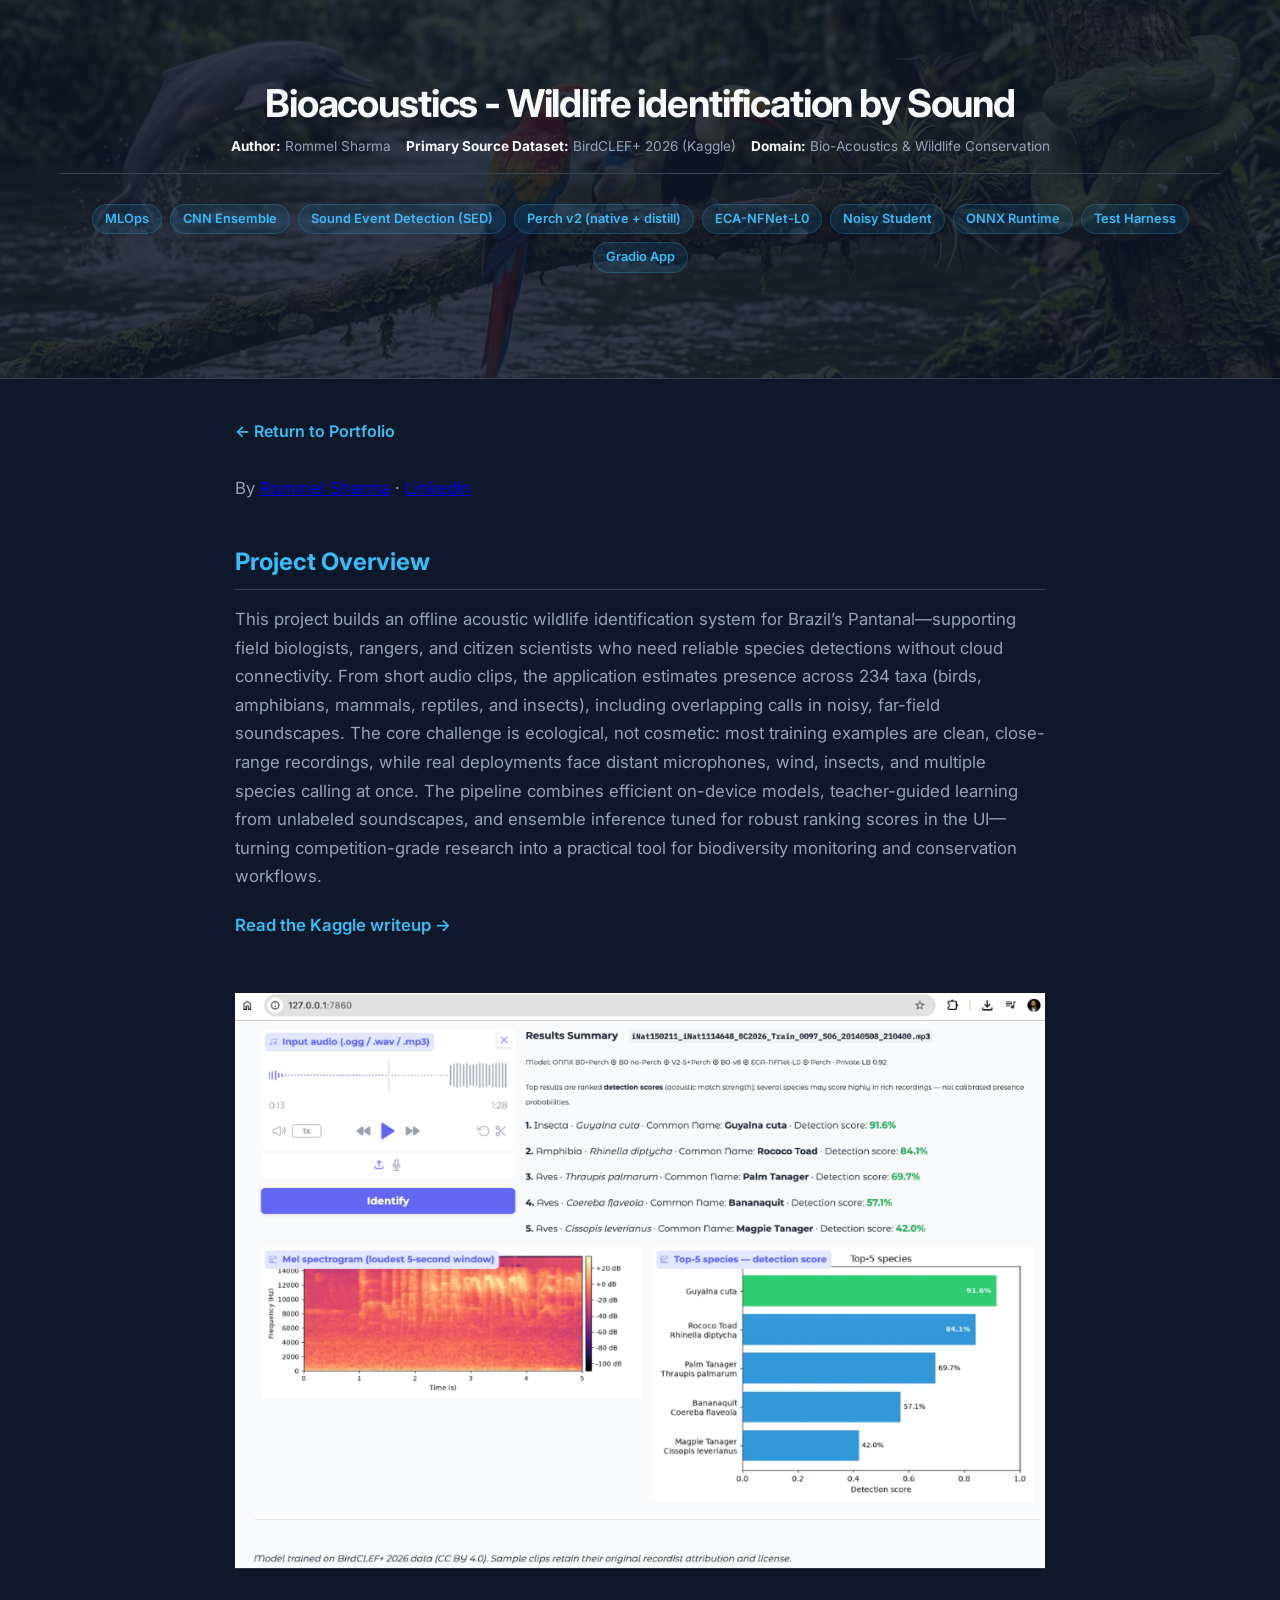
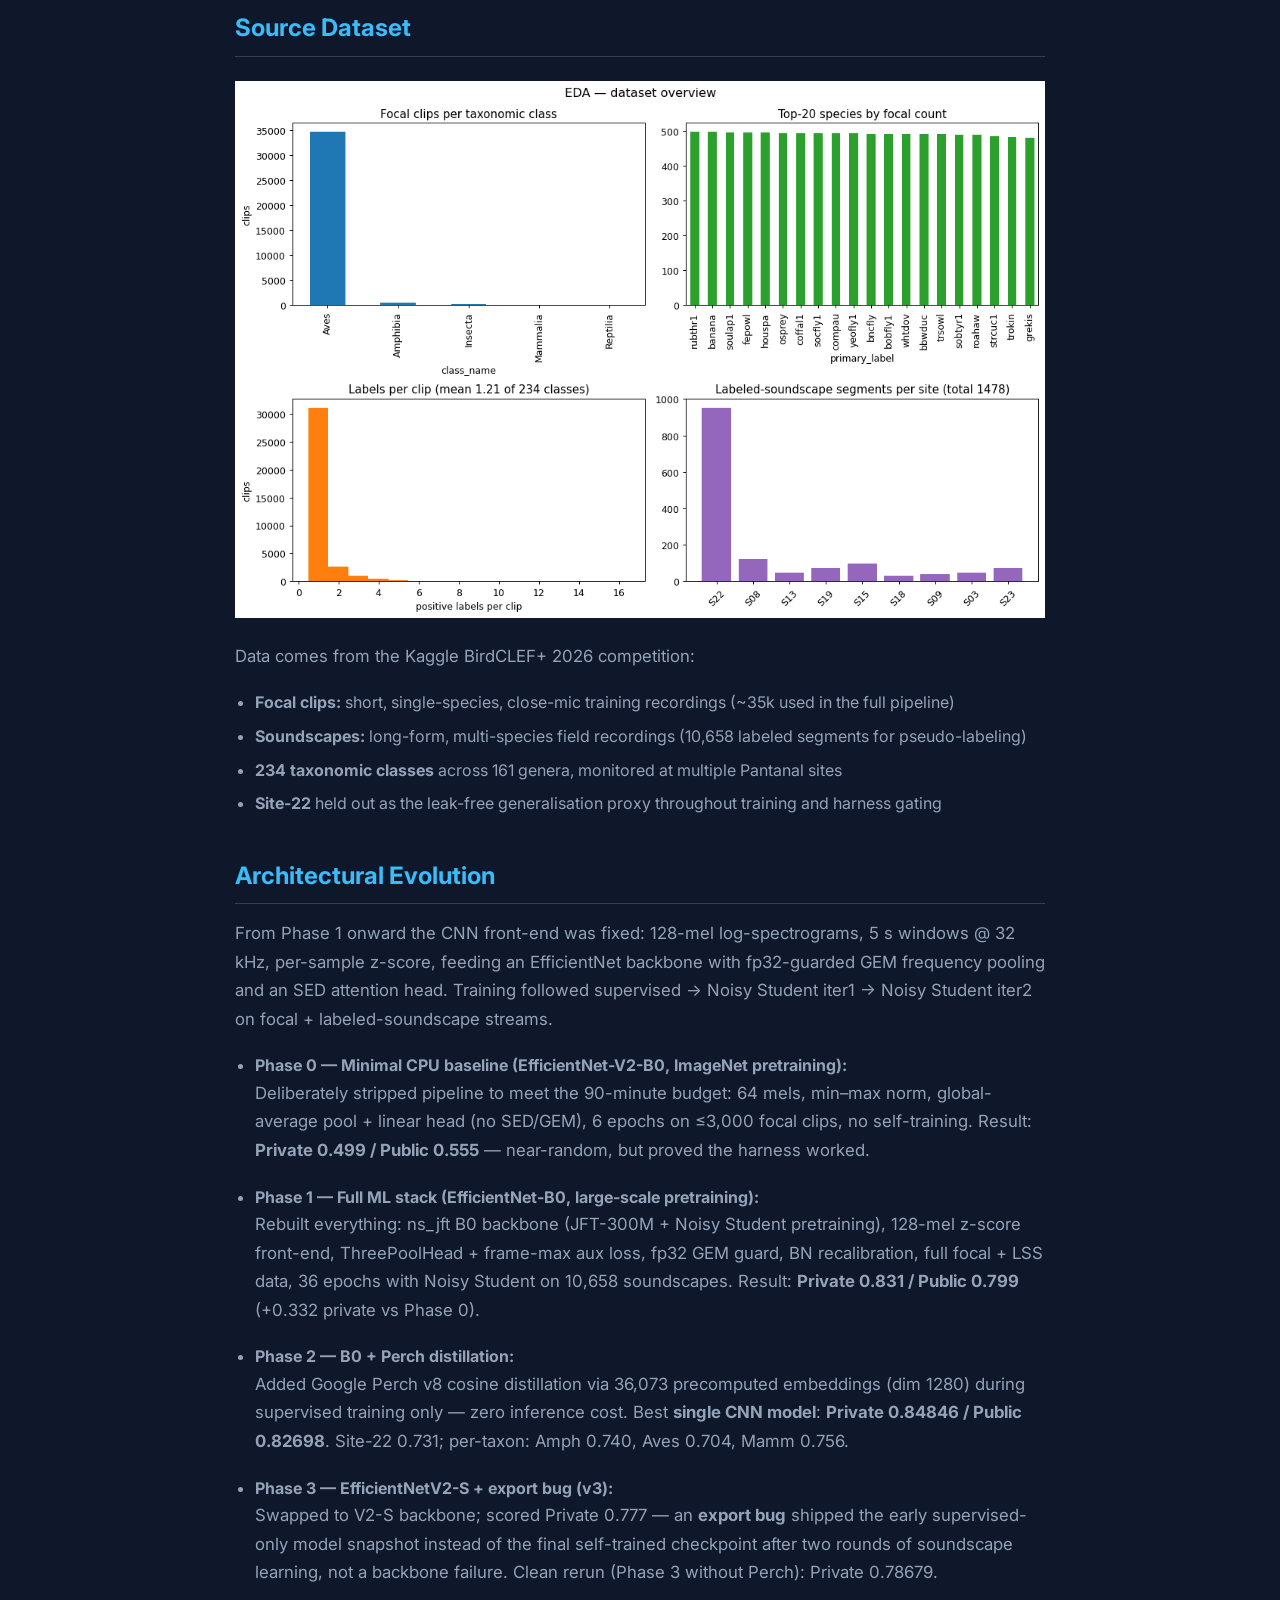
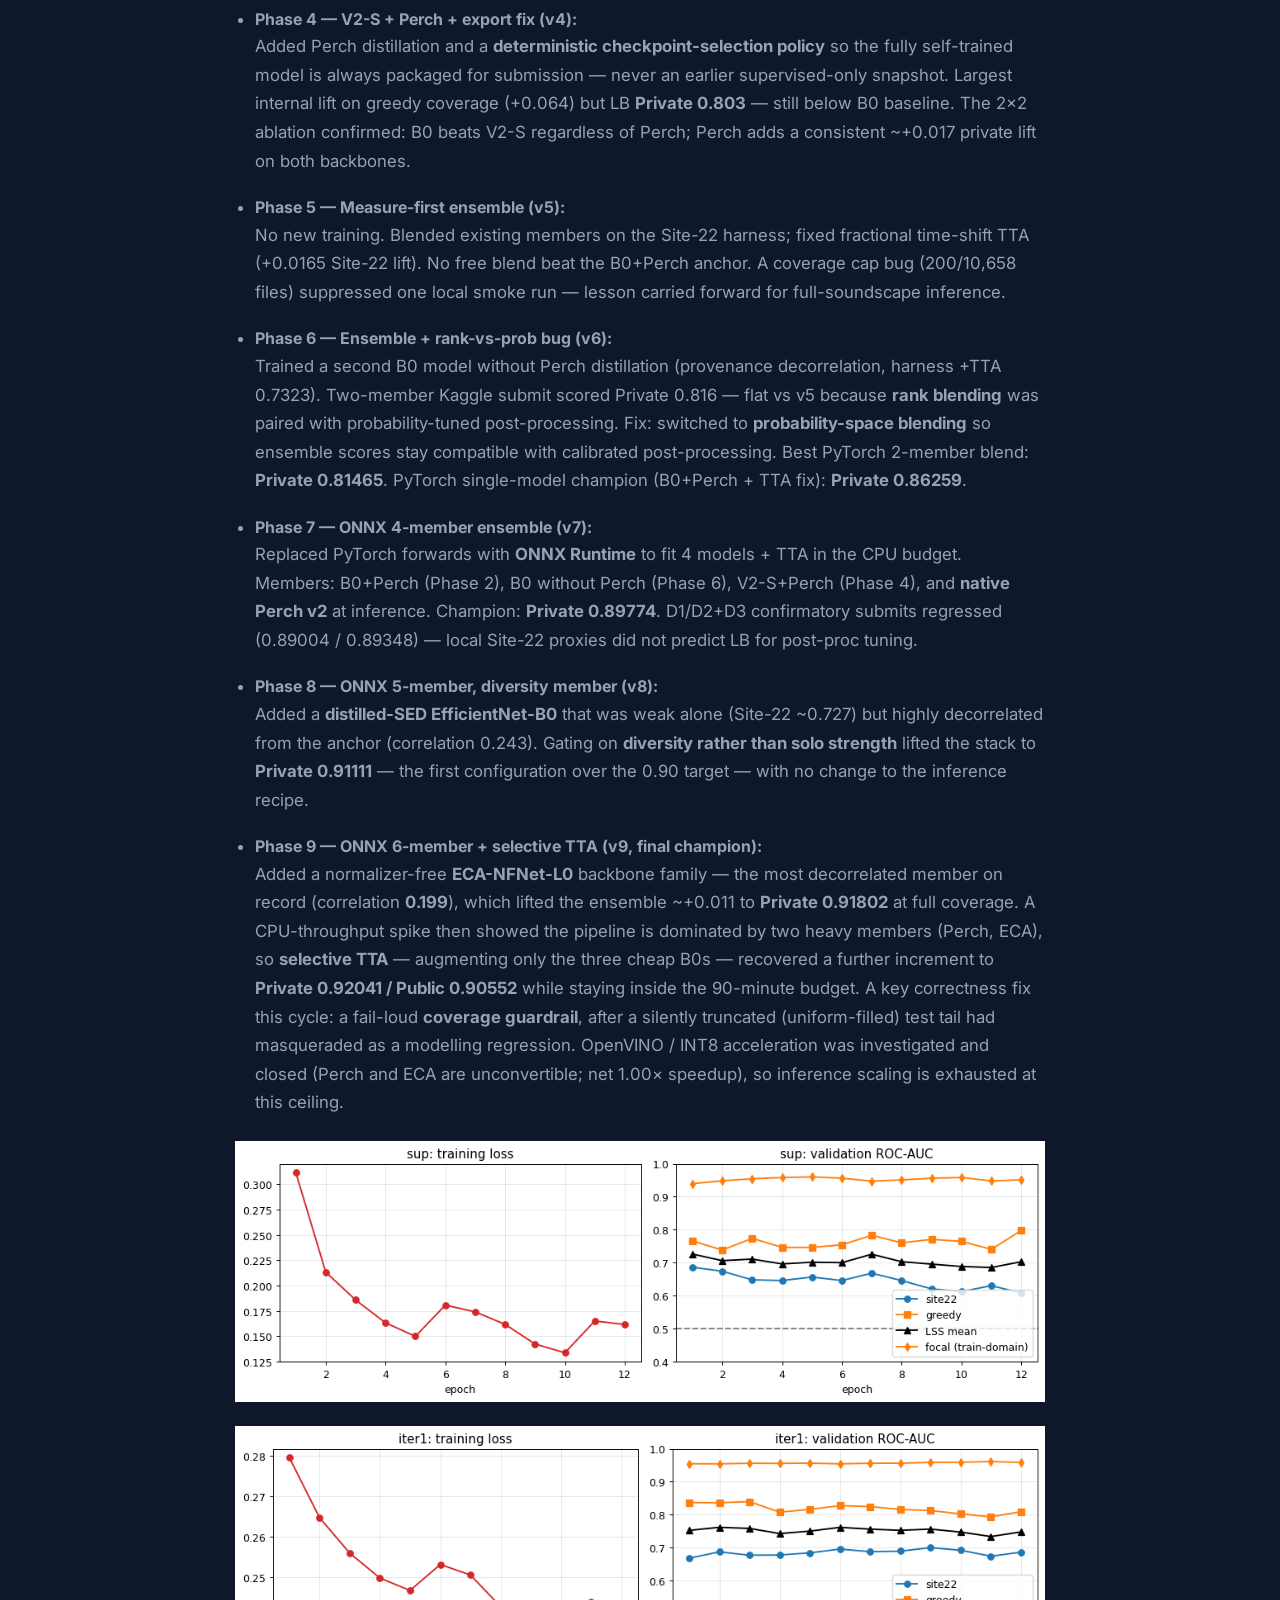
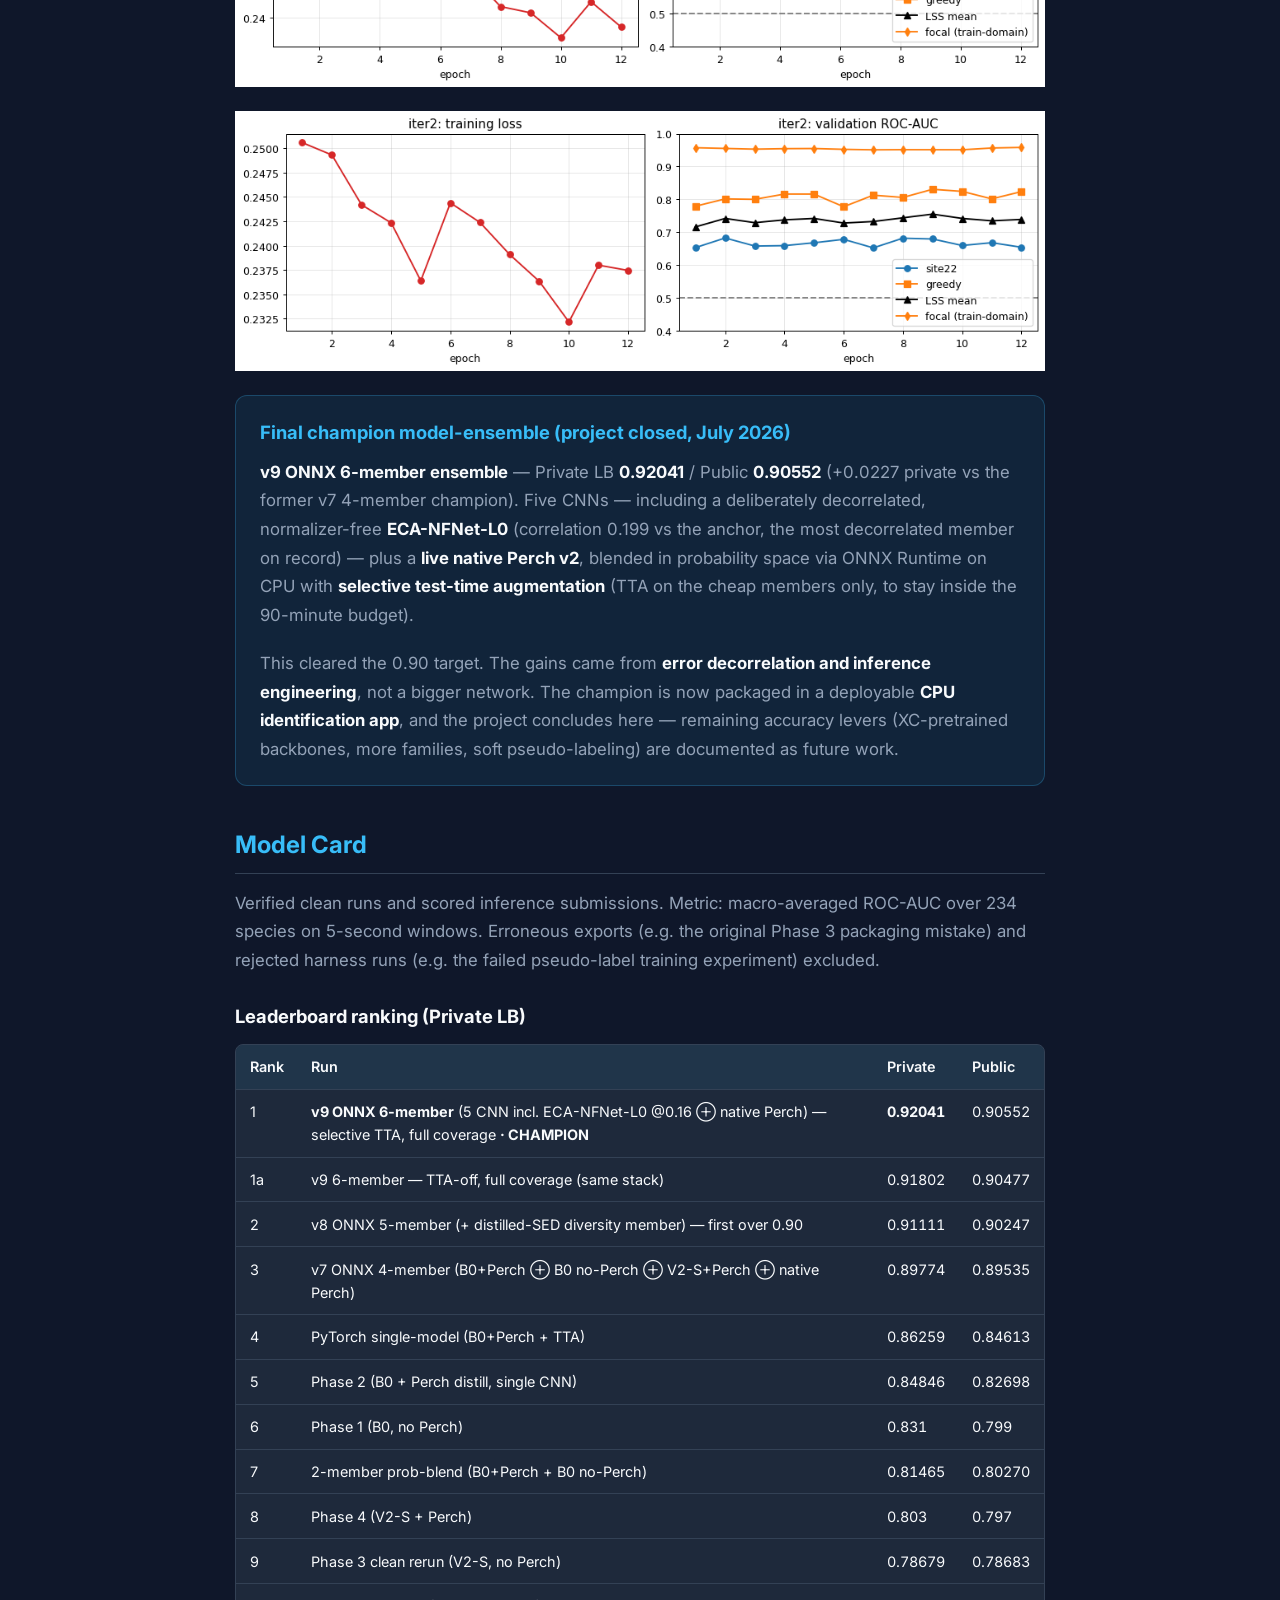
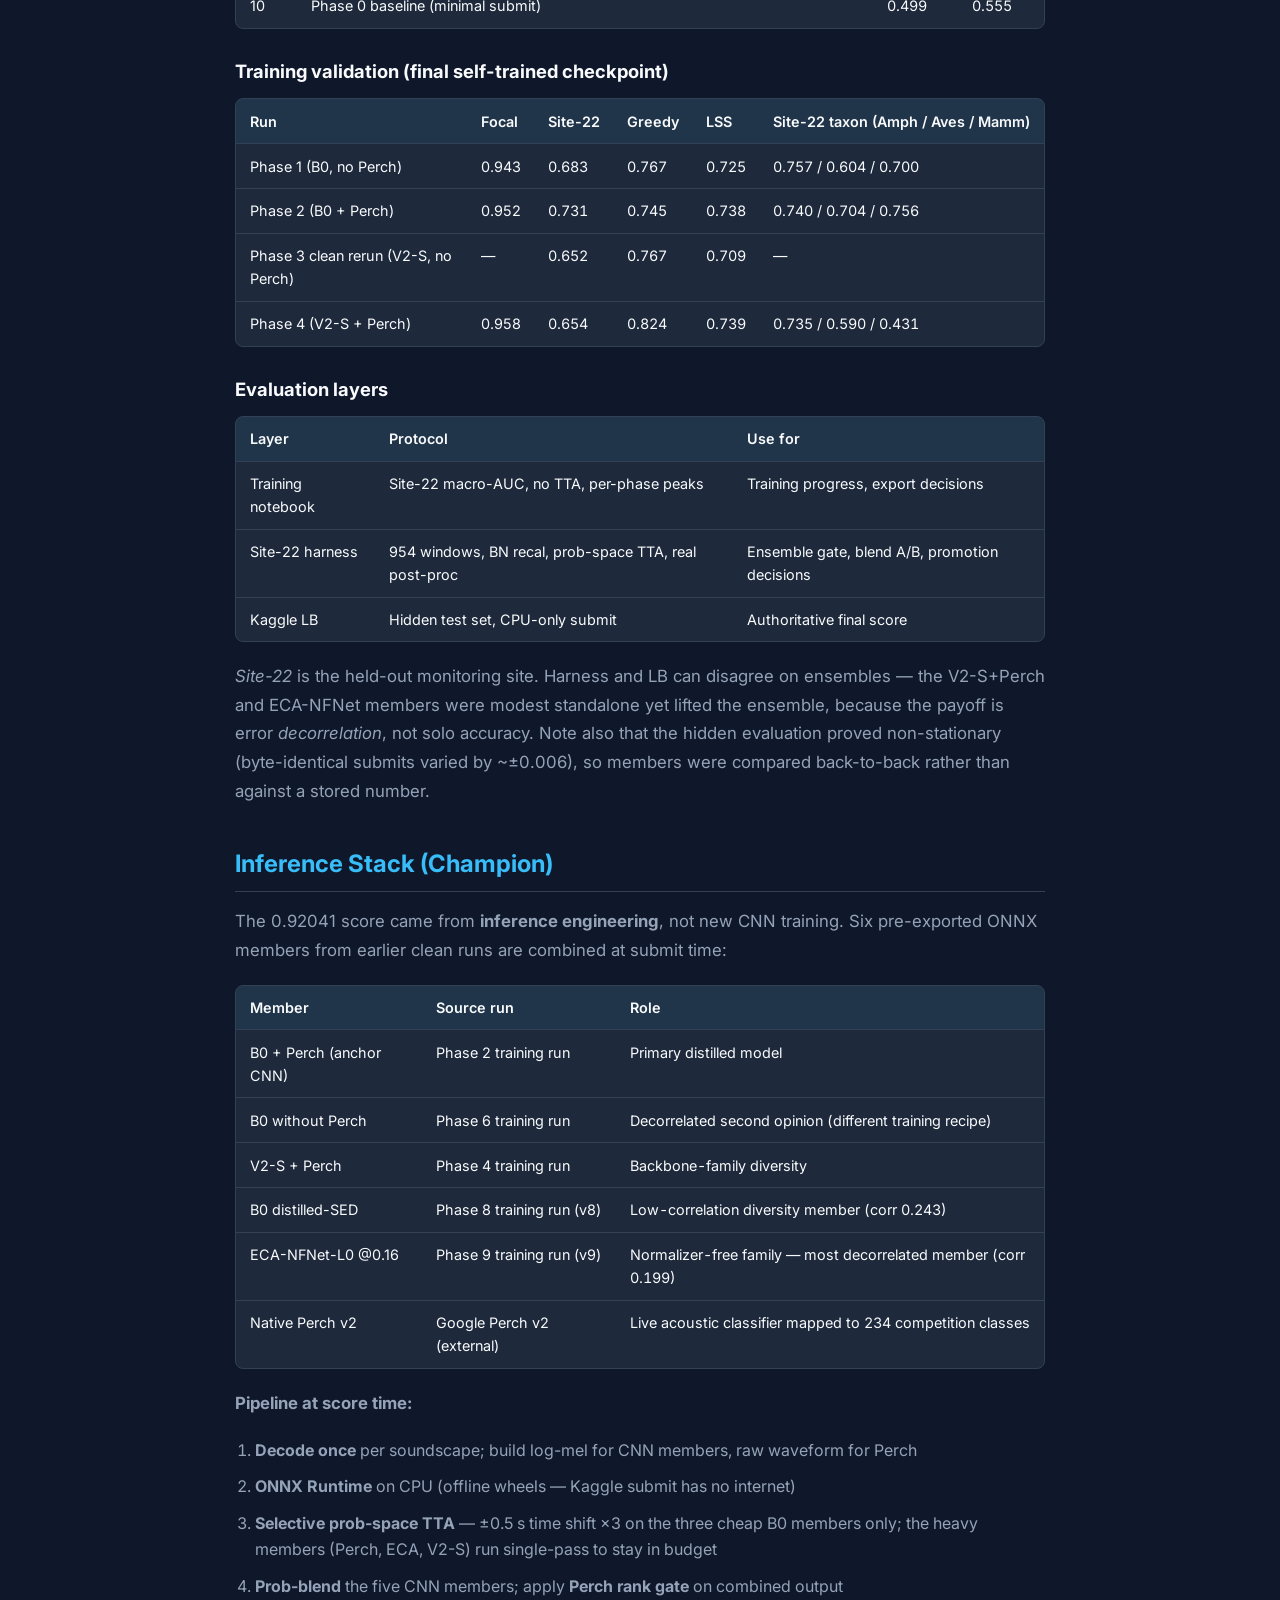
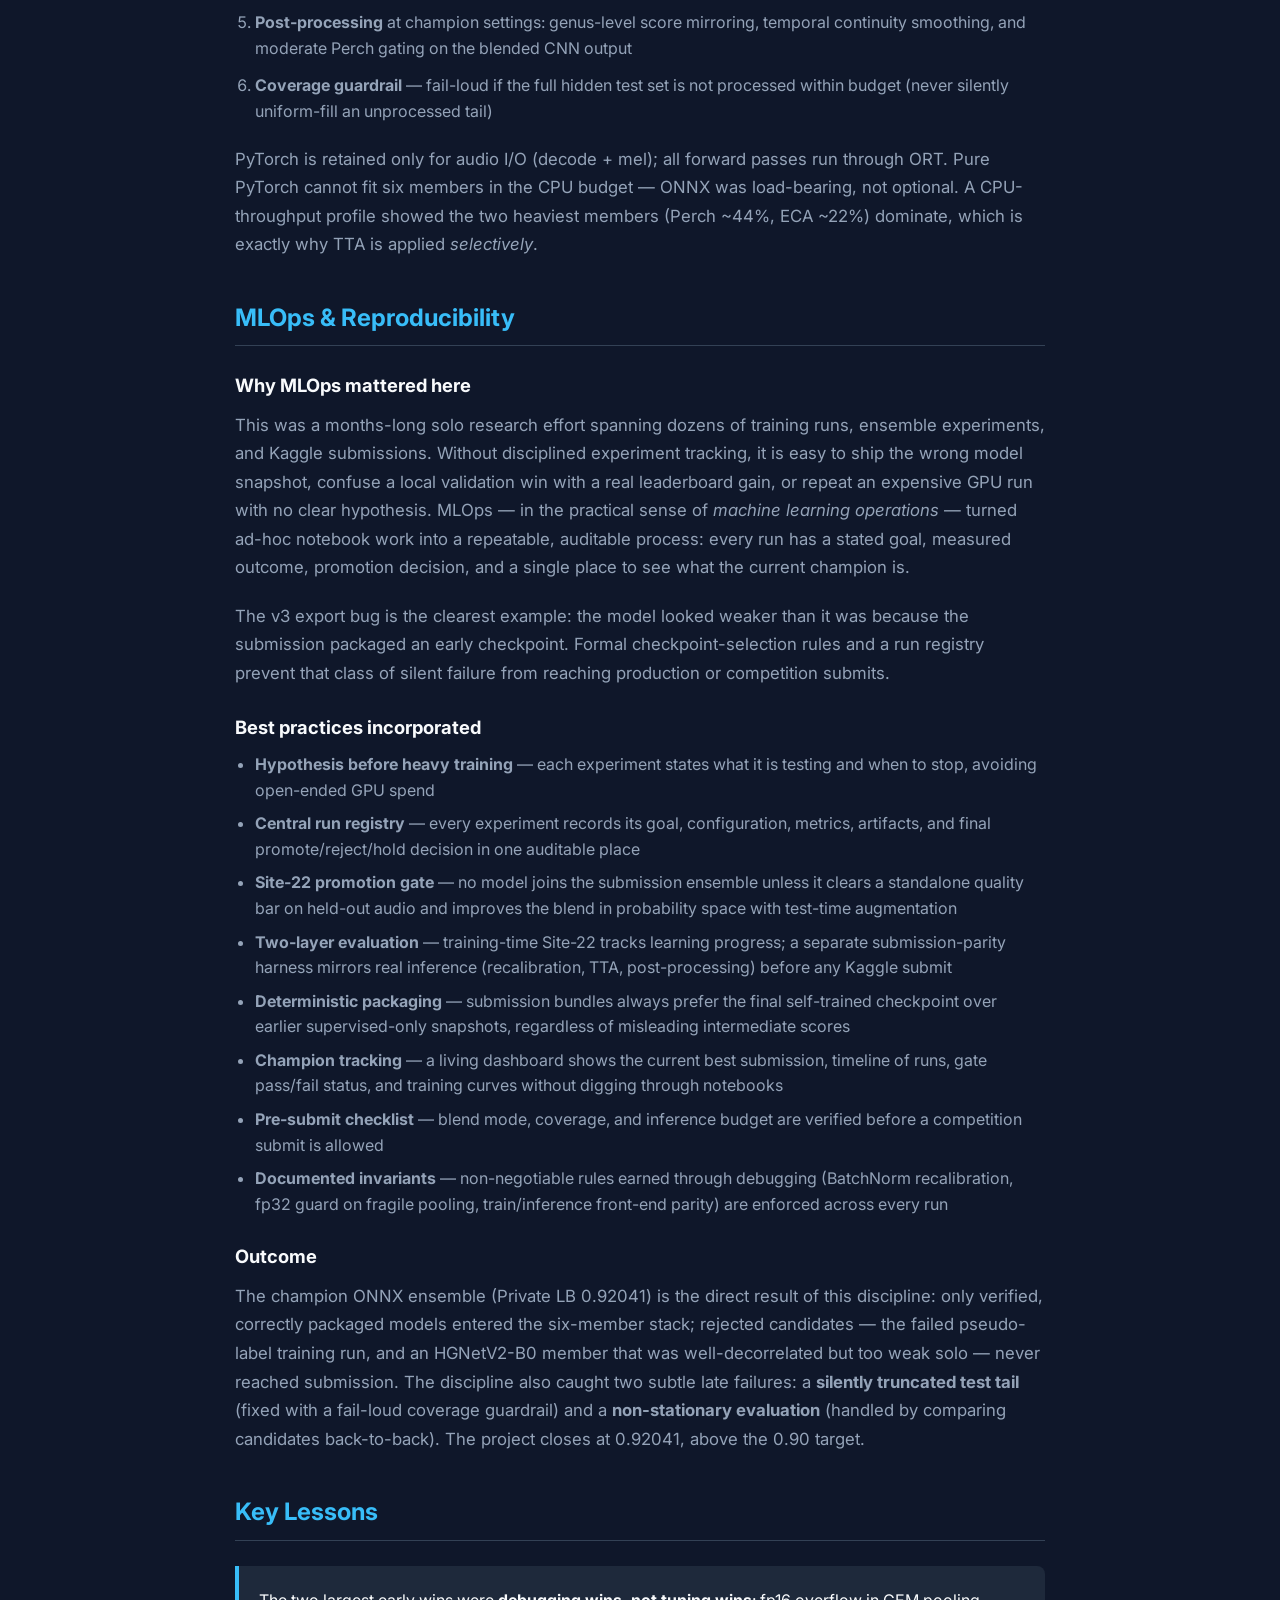
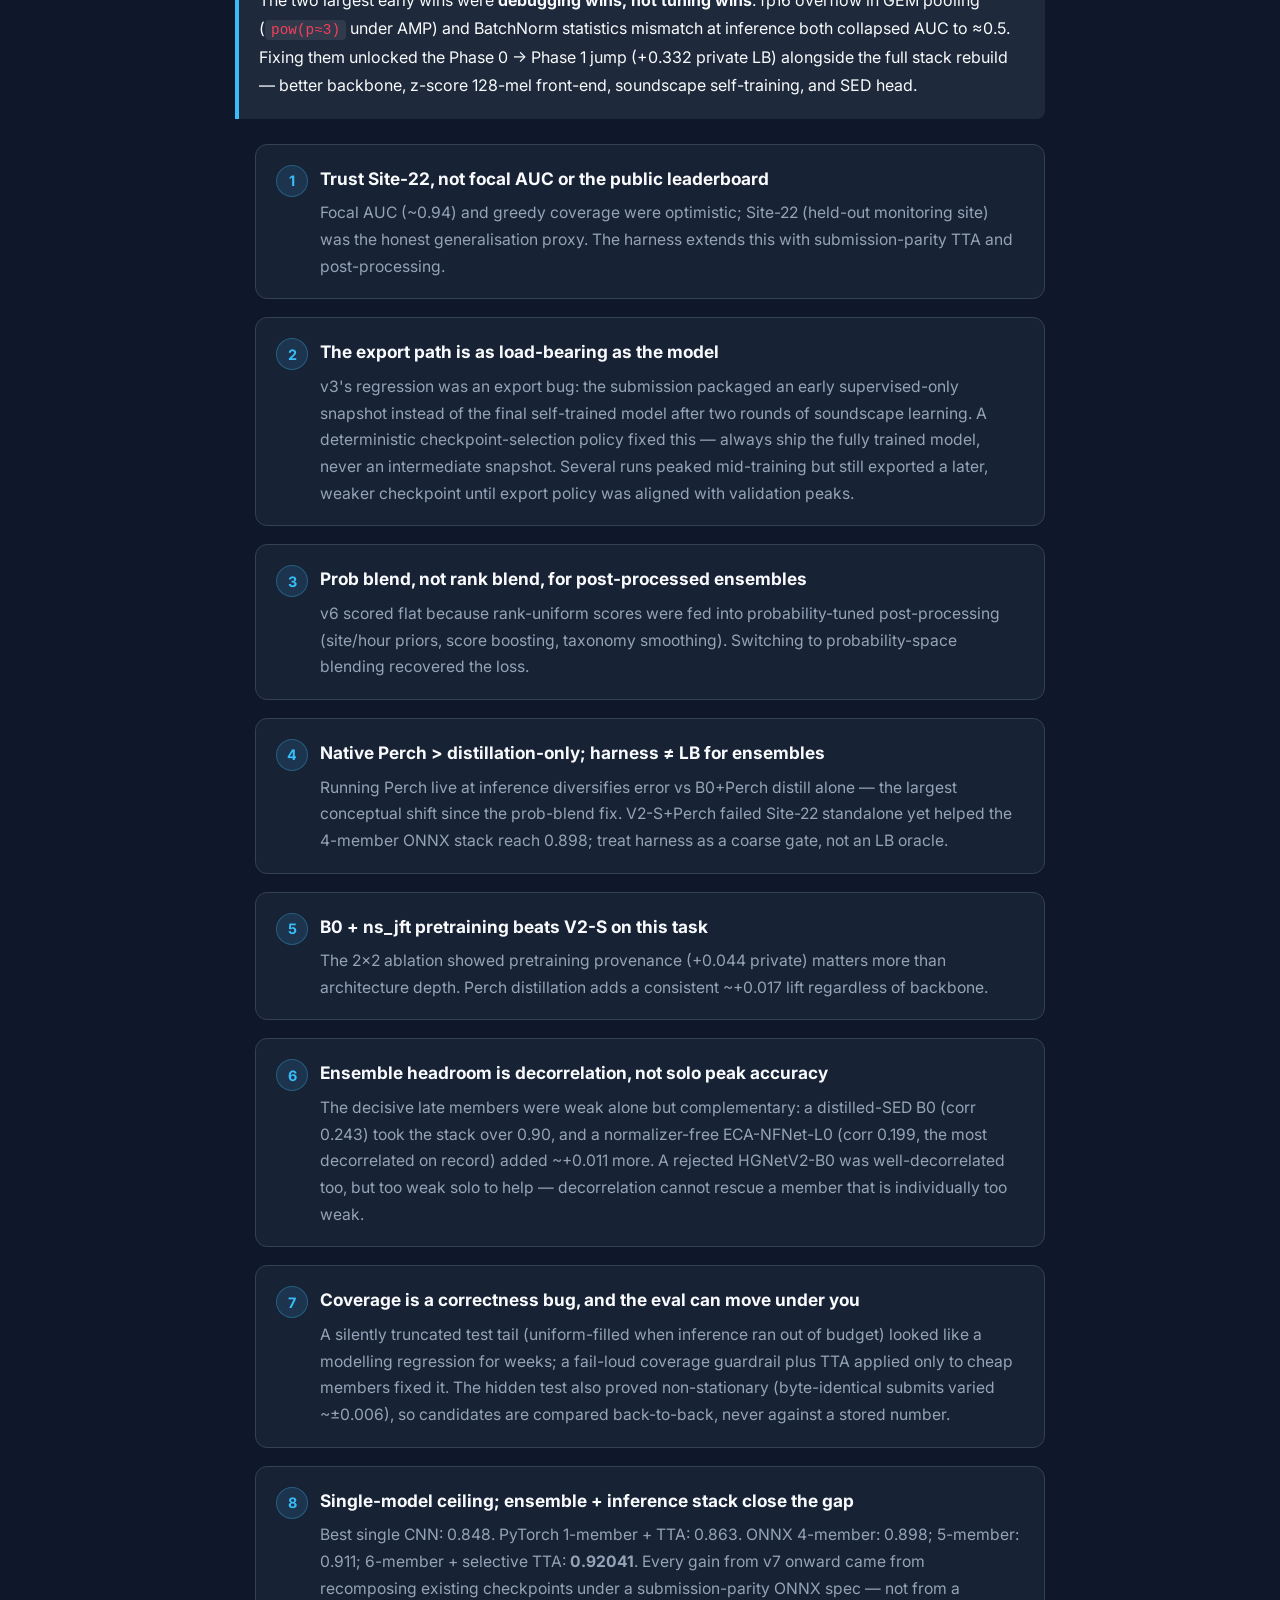
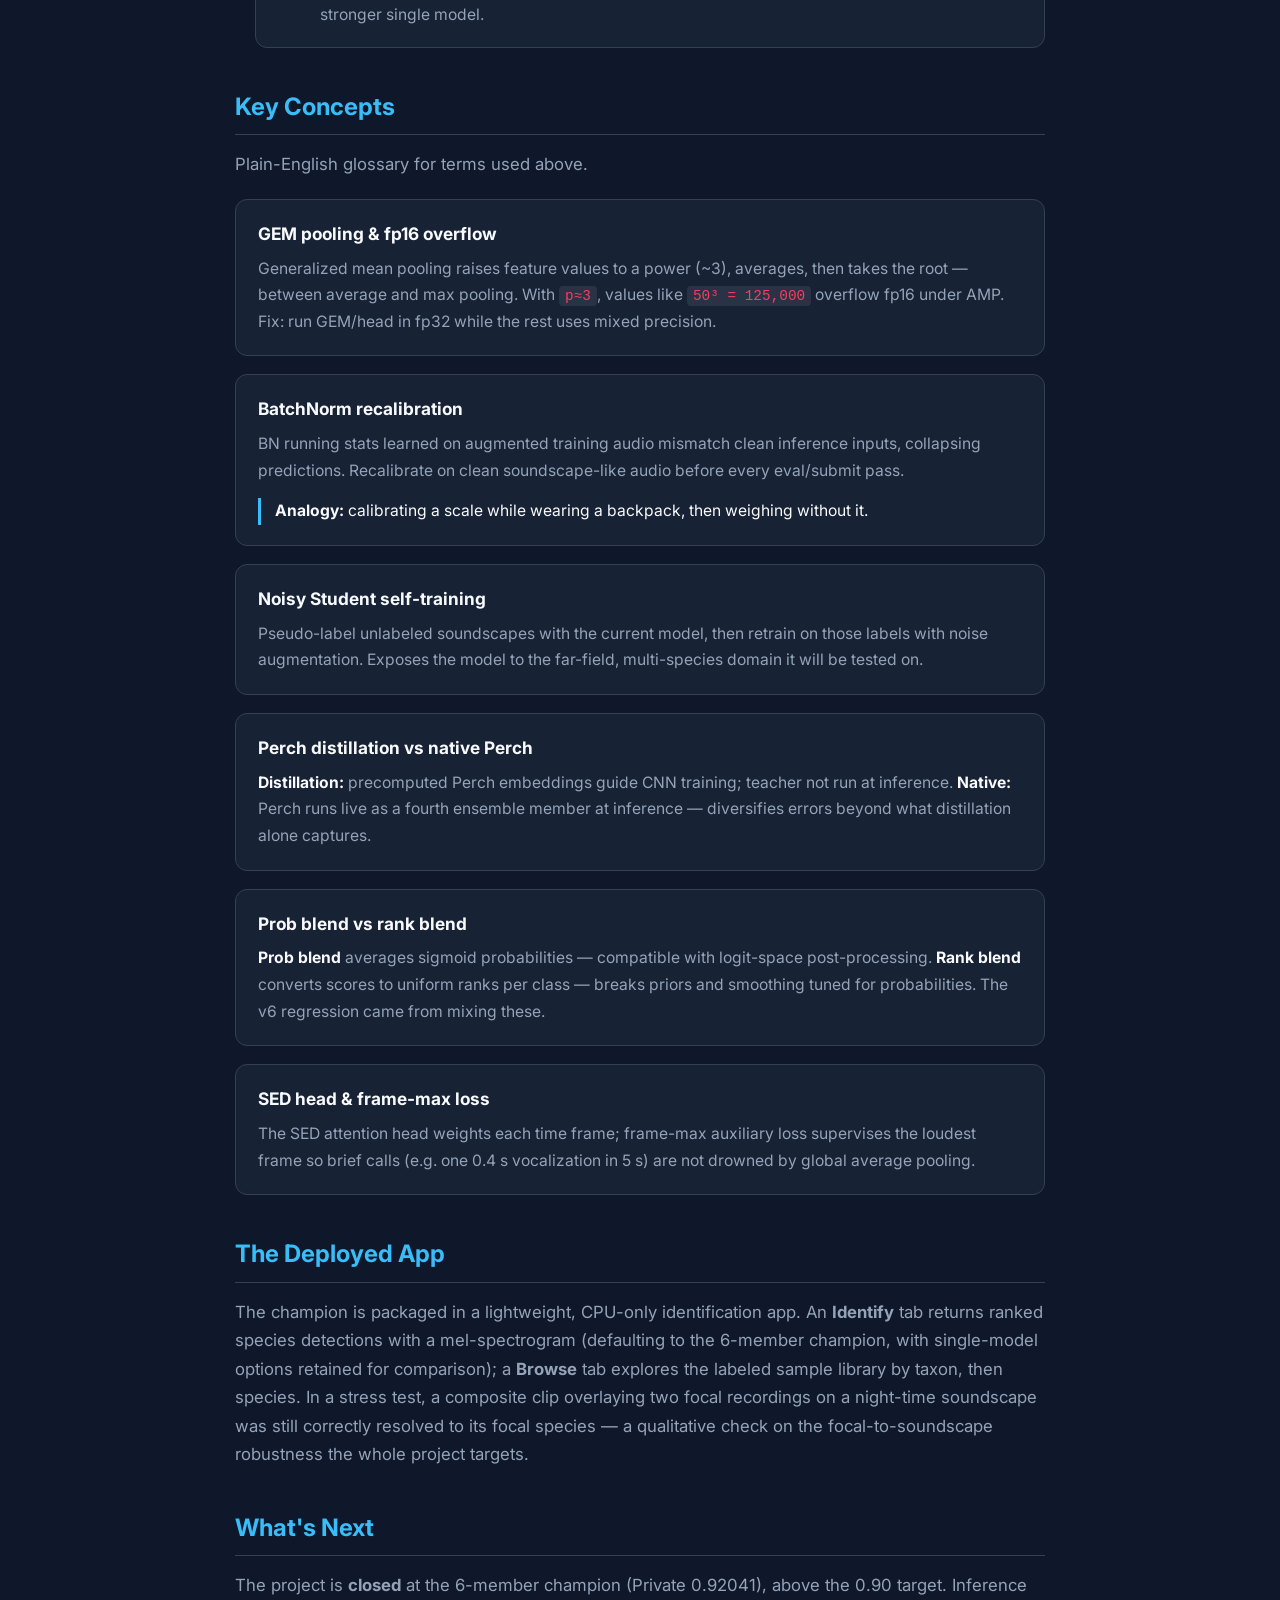
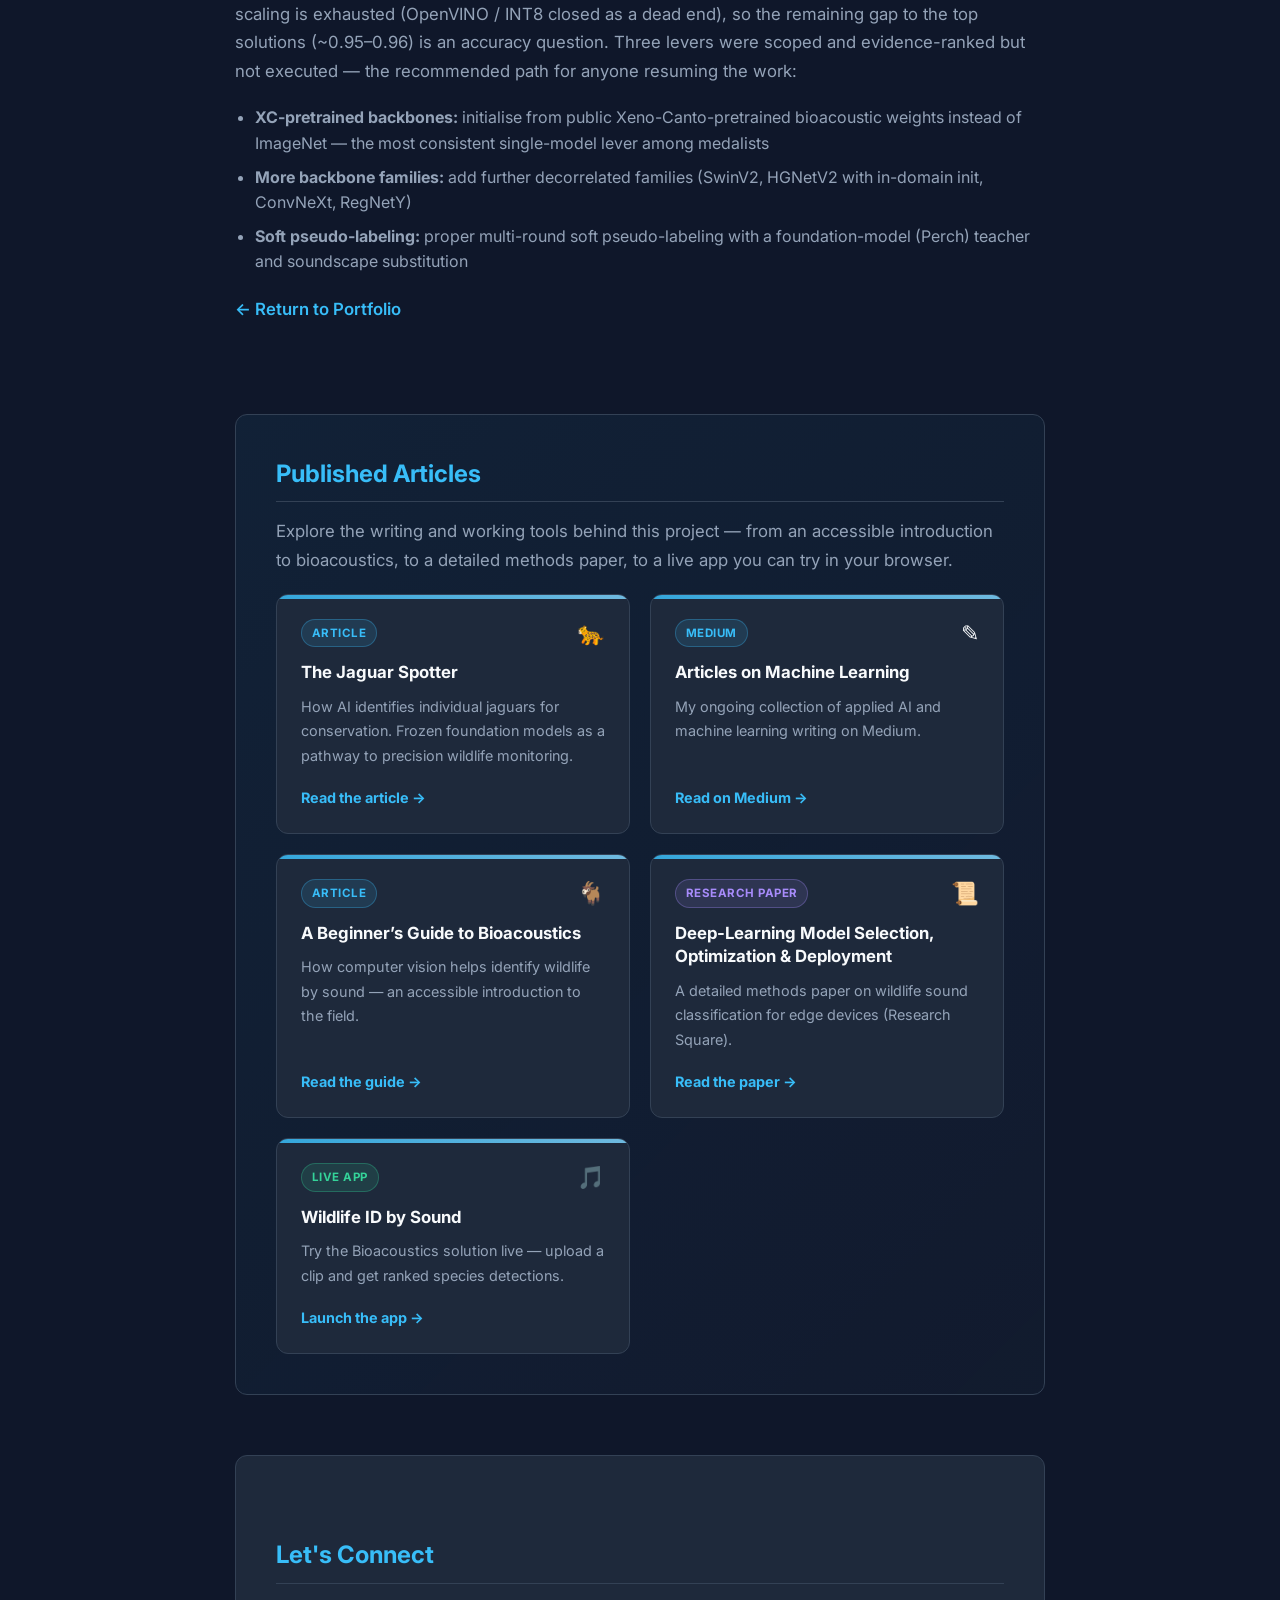
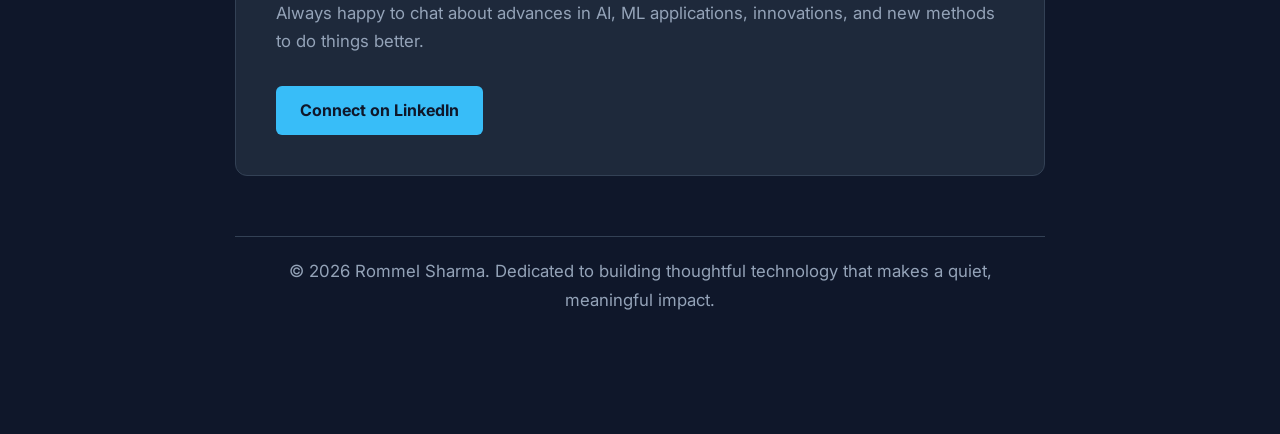
==== commit 7703f428: "updated latest Medium.com article on Jaguar ID Computer Vision" ====
--- a/projects/bio-acoustics.html
+++ b/projects/bio-acoustics.html
@@ -699,6 +699,15 @@
                 to a detailed methods paper, to a live app you can try in your browser.
             </p>
             <div class="publications-grid">
+                <a href="https://medium.com/ai-in-plain-english/the-jaguar-spotter-how-ai-tells-one-big-cat-from-another-2764d19ddd5a" class="pub-card" target="_blank" rel="noopener noreferrer">
+                    <div class="pub-card-top">
+                        <span class="pub-badge">Article</span>
+                        <span class="pub-icon" aria-hidden="true">🐆</span>
+                    </div>
+                    <h3>The Jaguar Spotter</h3>
+                    <p>How AI identifies individual jaguars for conservation. Frozen foundation models as a pathway to precision wildlife monitoring.</p>
+                    <span class="pub-link">Read the article &rarr;</span>
+                </a>
                 <a href="https://medium.com/@rommelsharma" class="pub-card" target="_blank" rel="noopener noreferrer">
                     <div class="pub-card-top">
                         <span class="pub-badge">Medium</span>
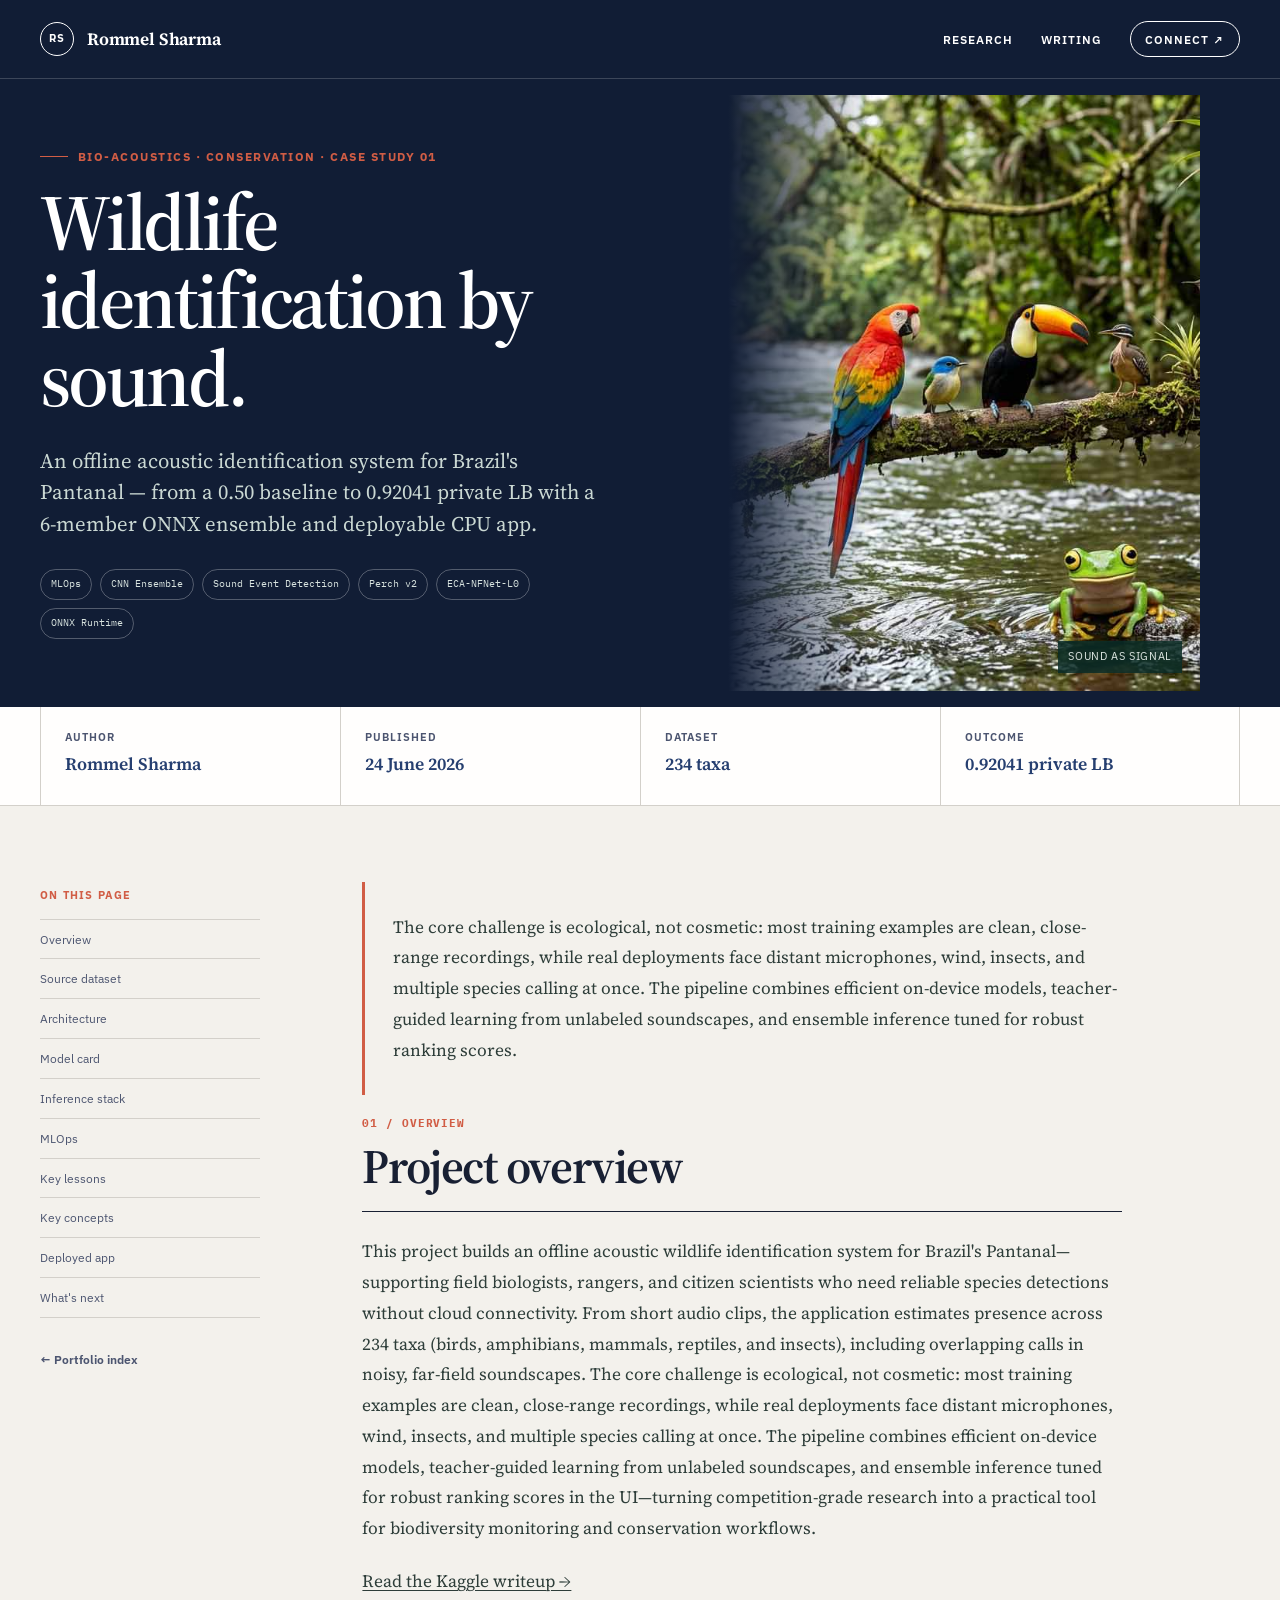
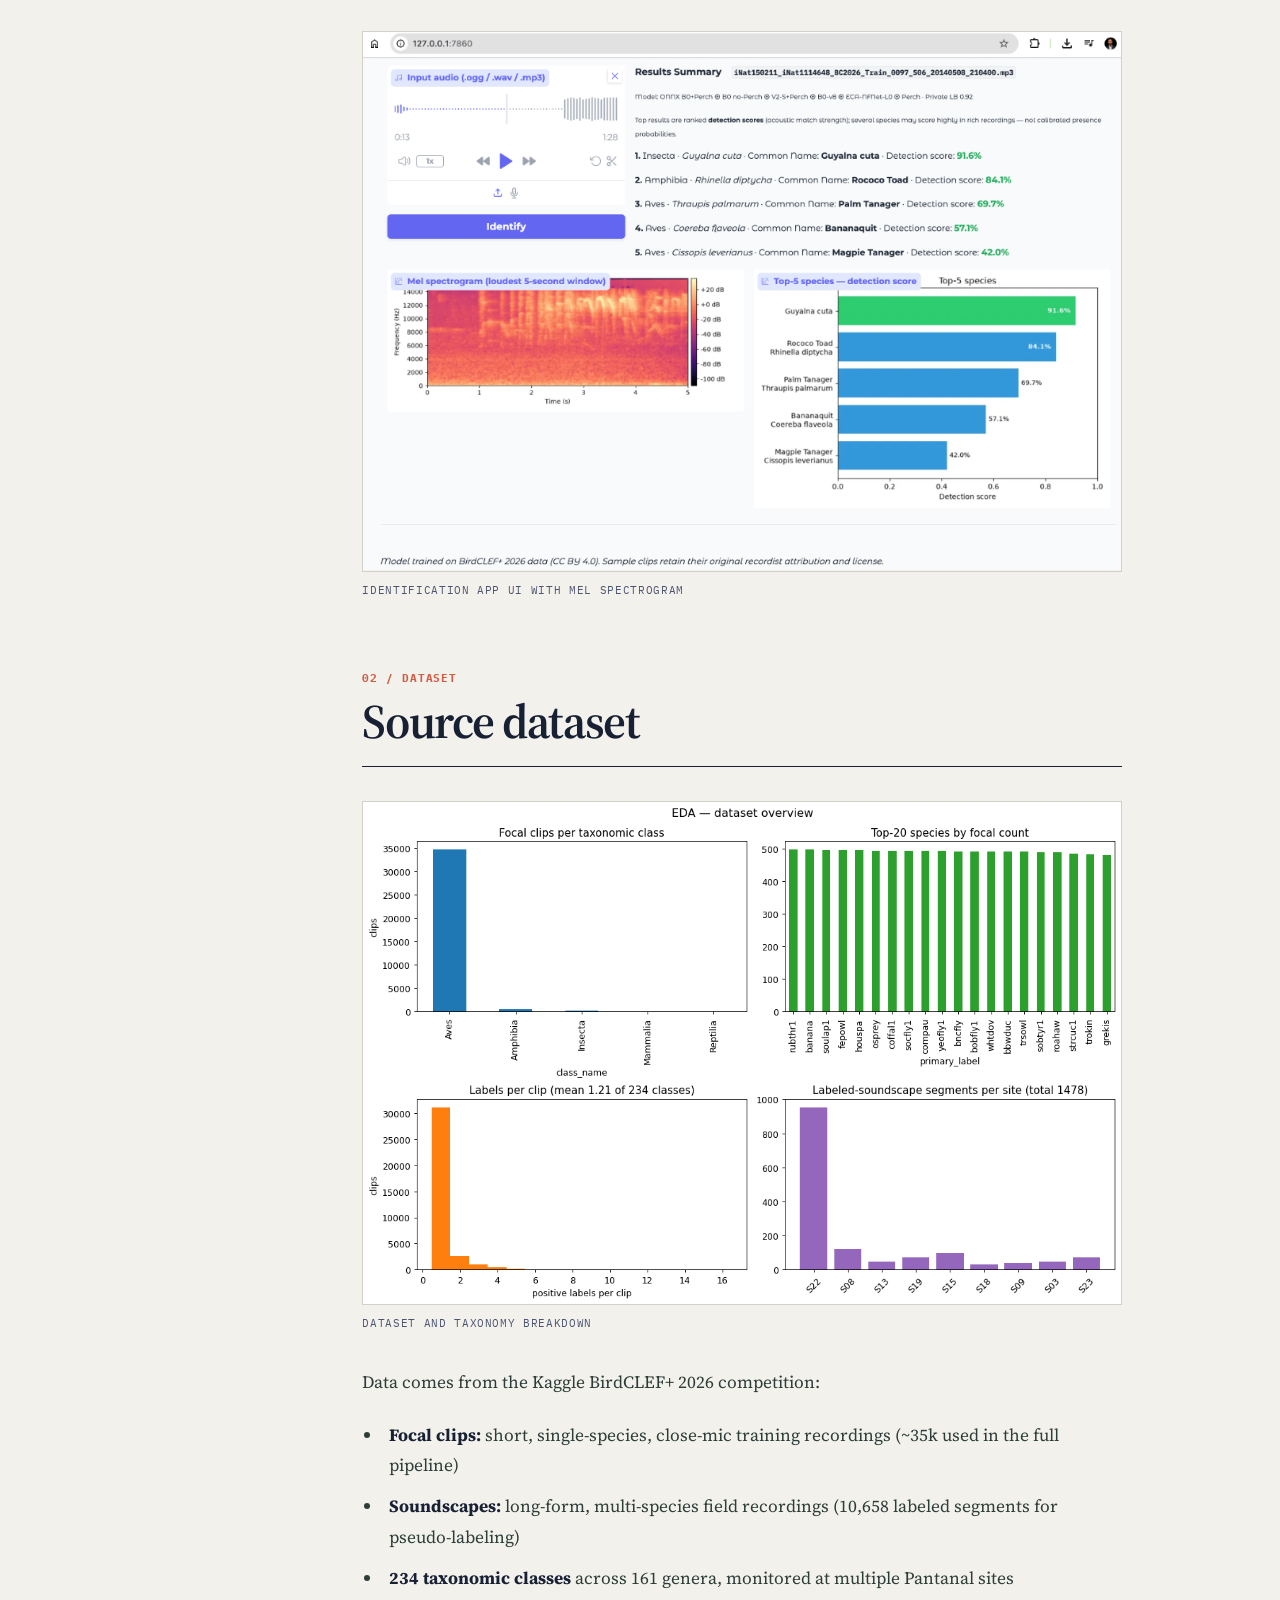
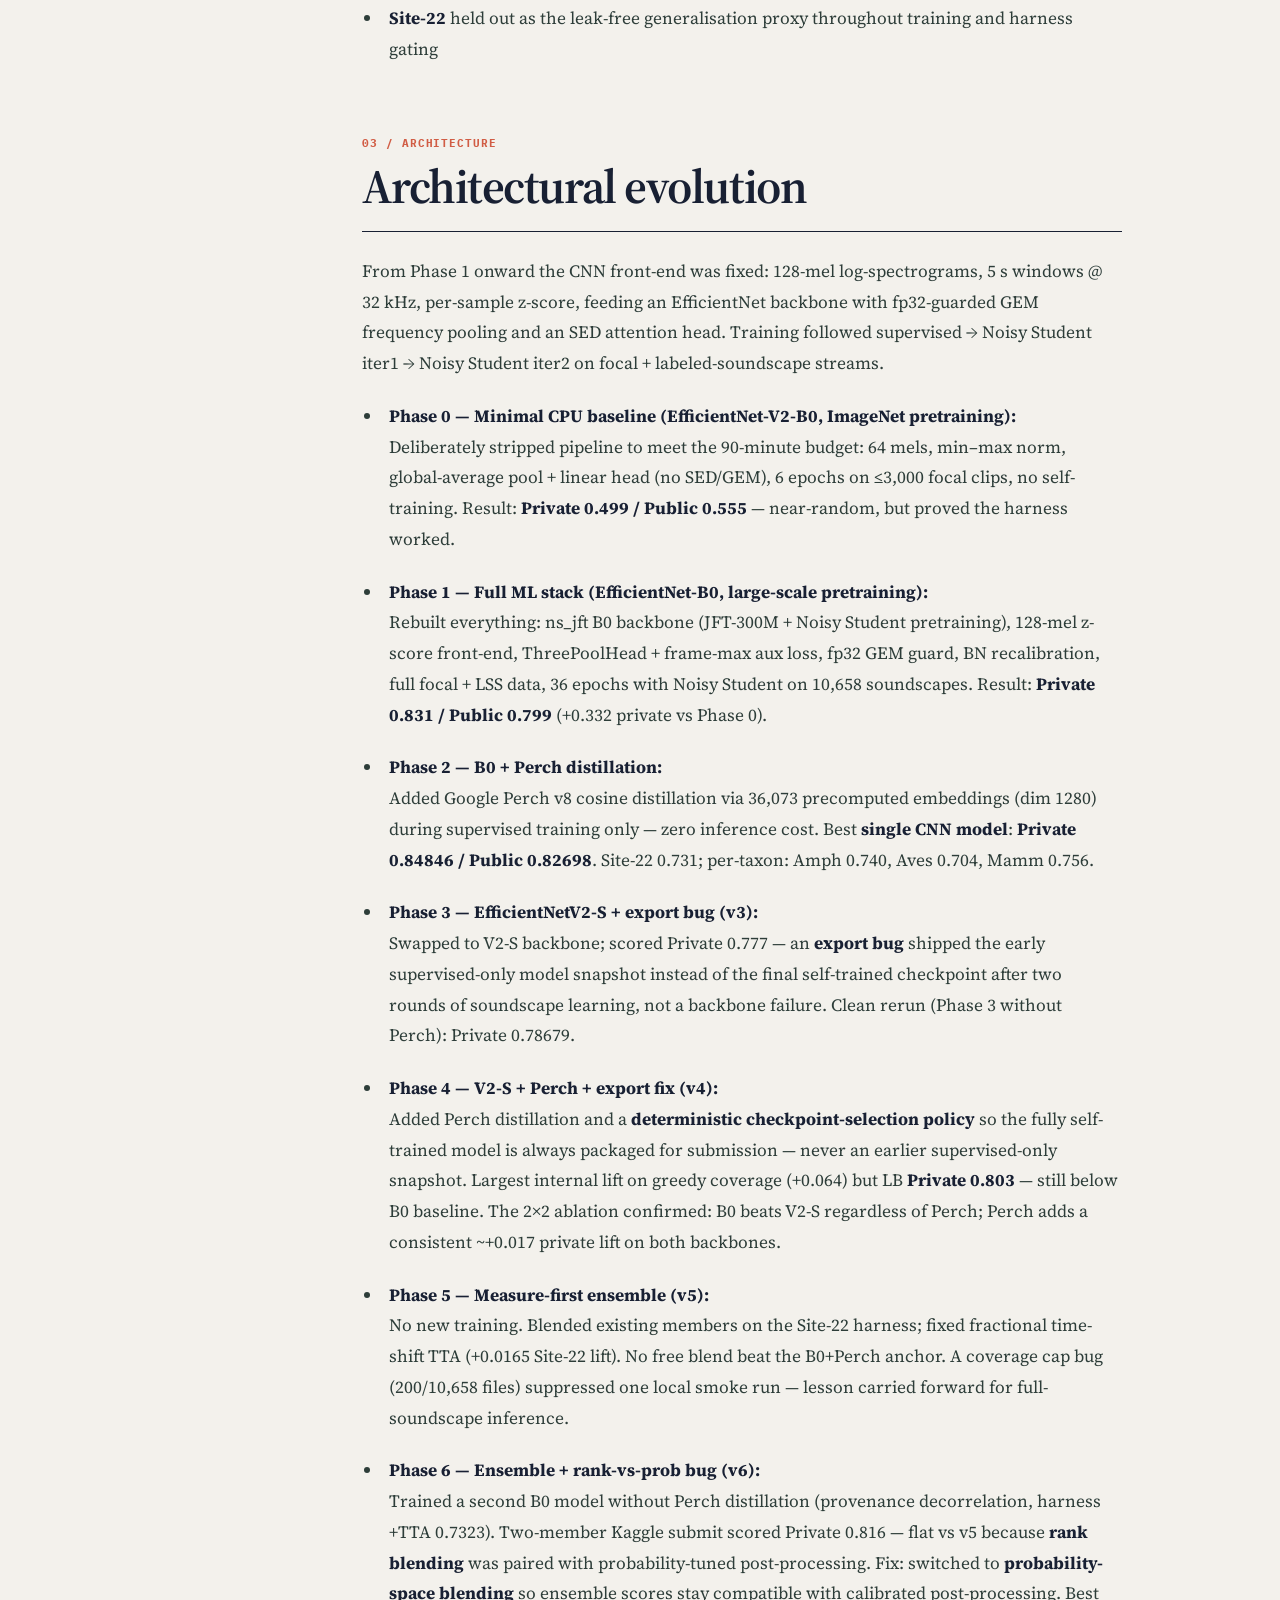
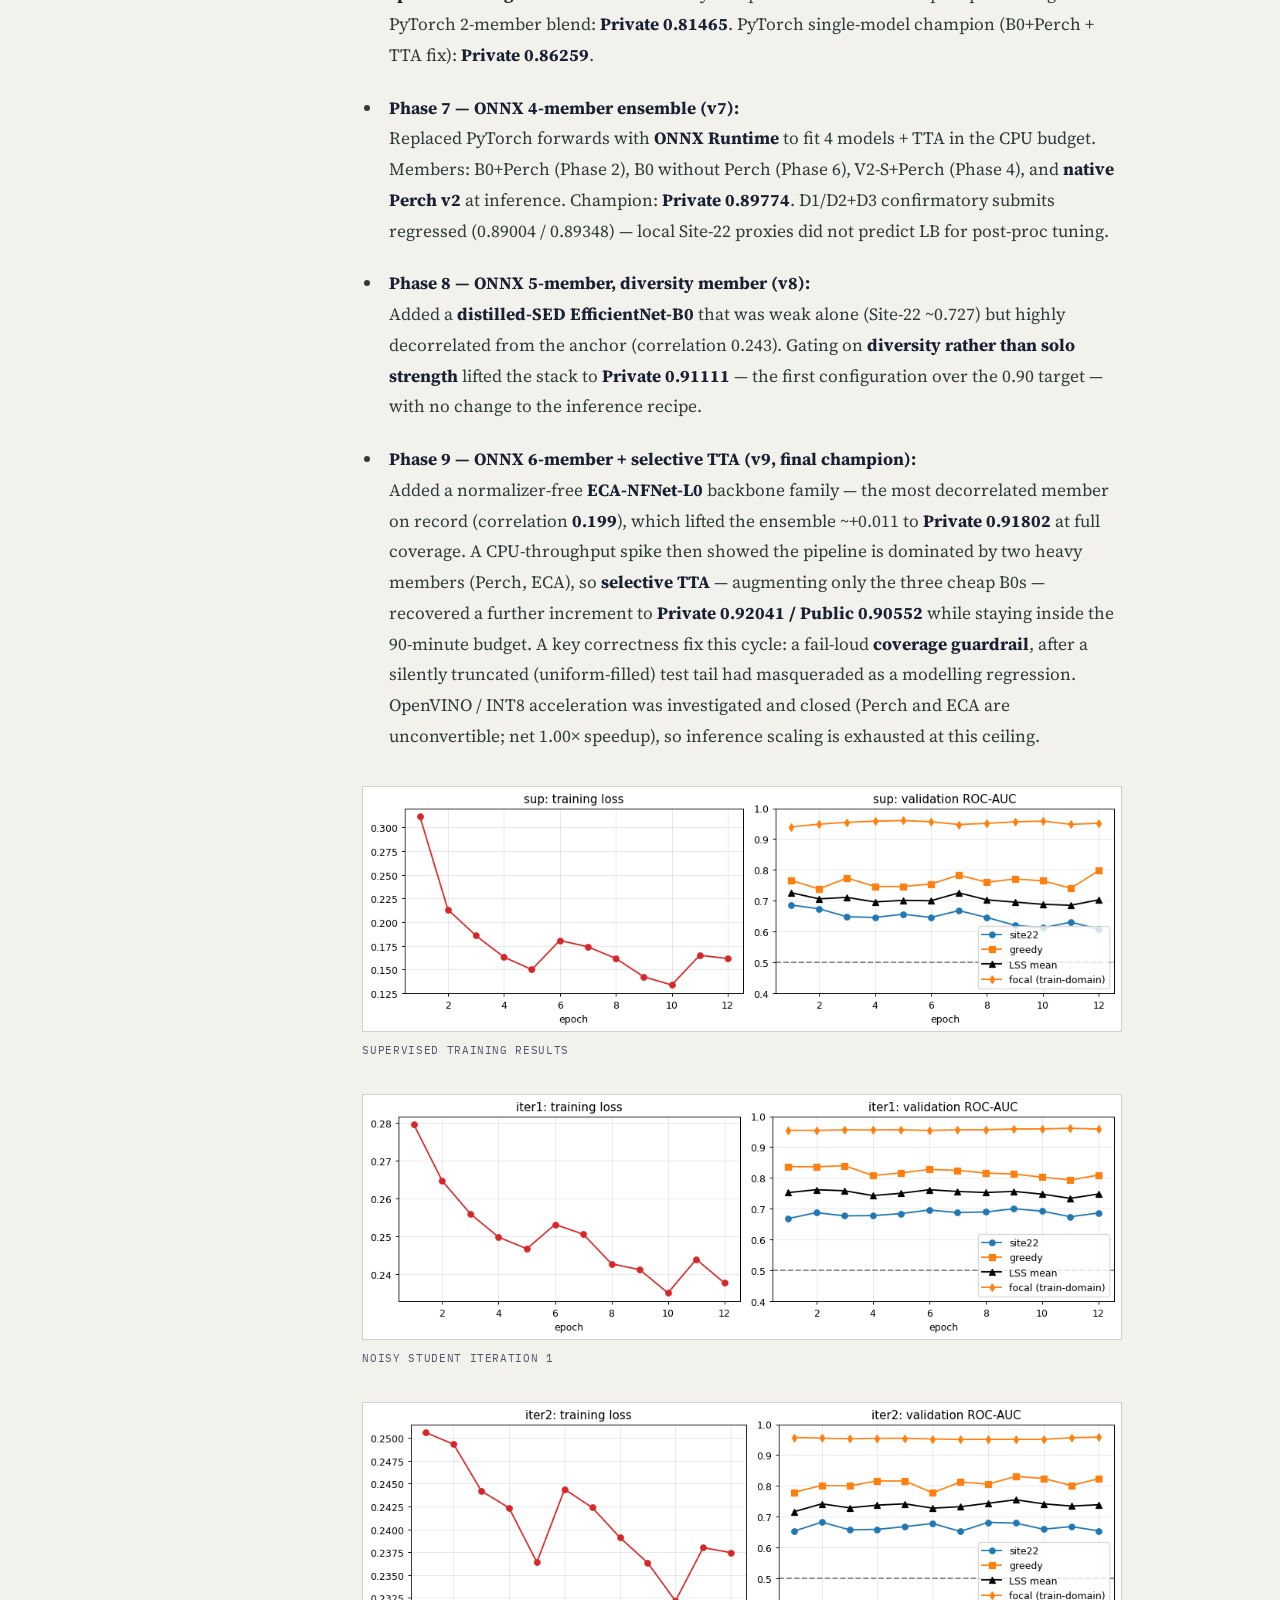
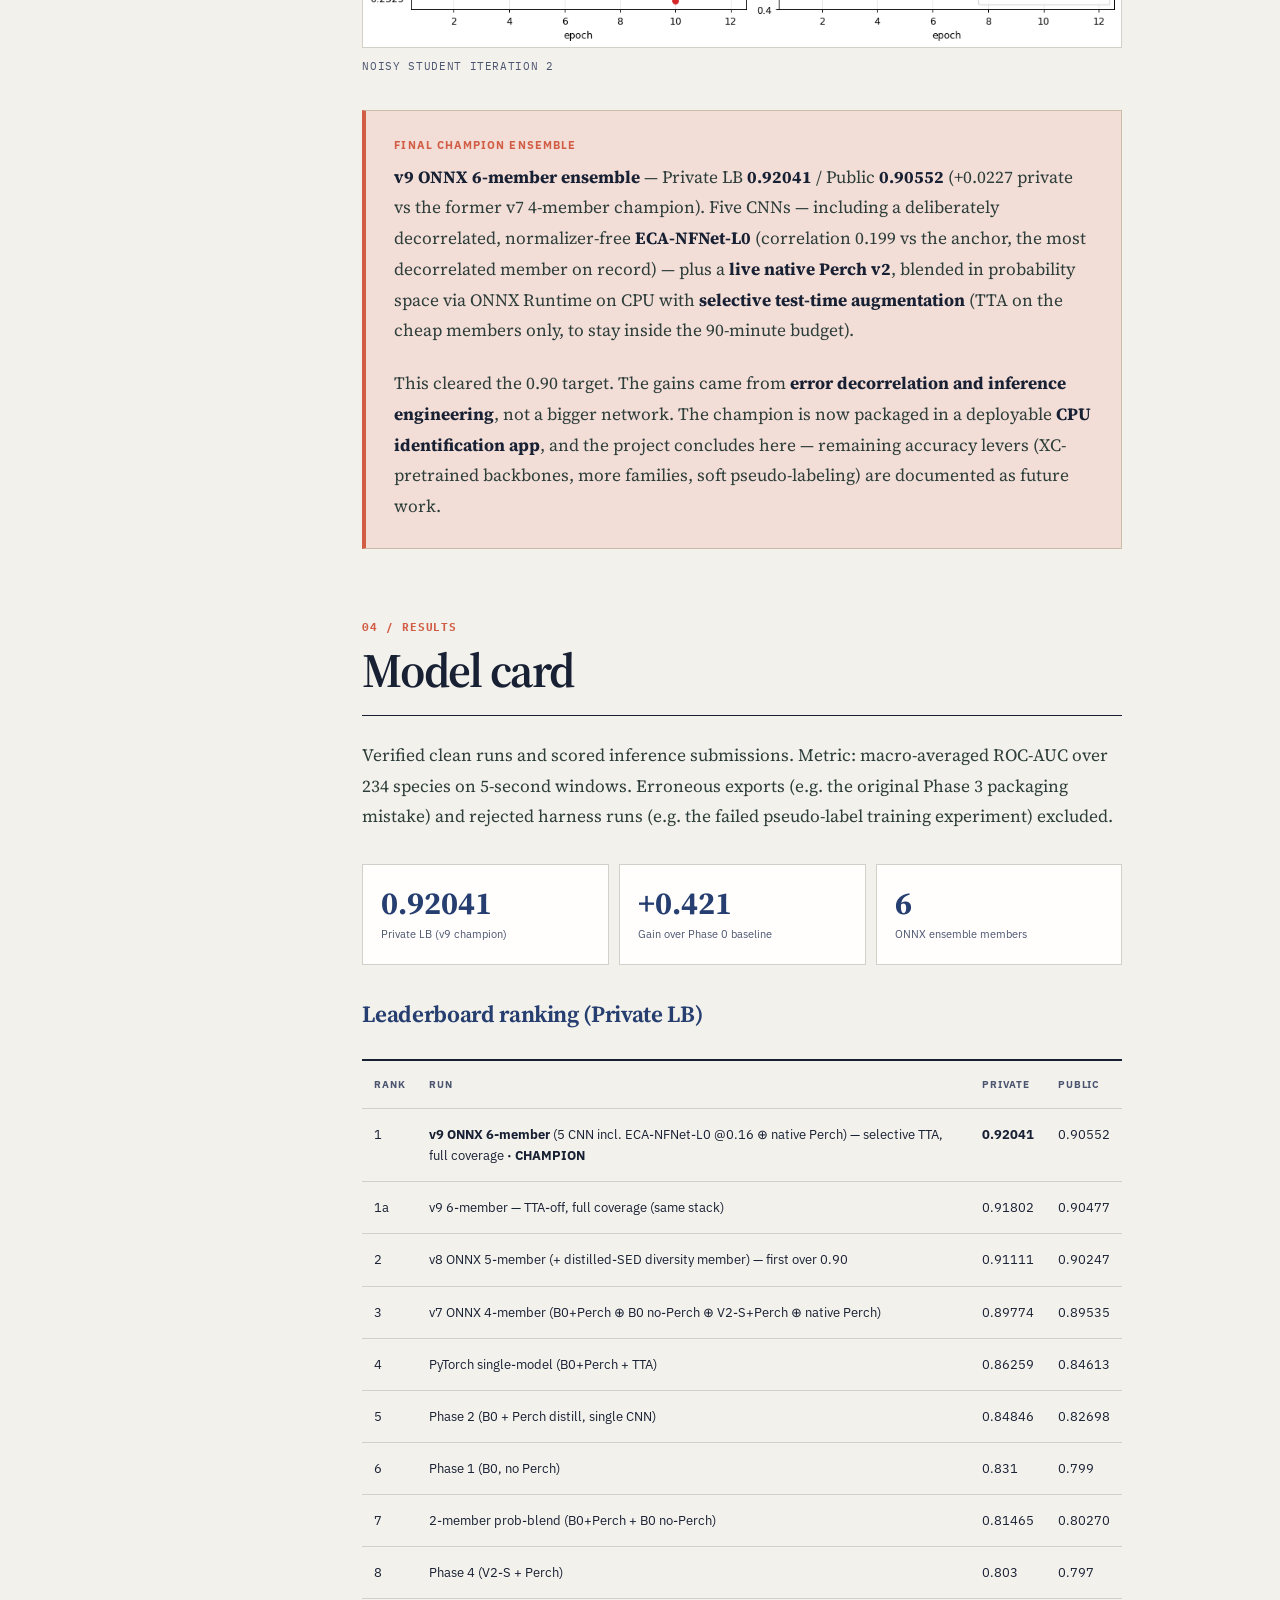
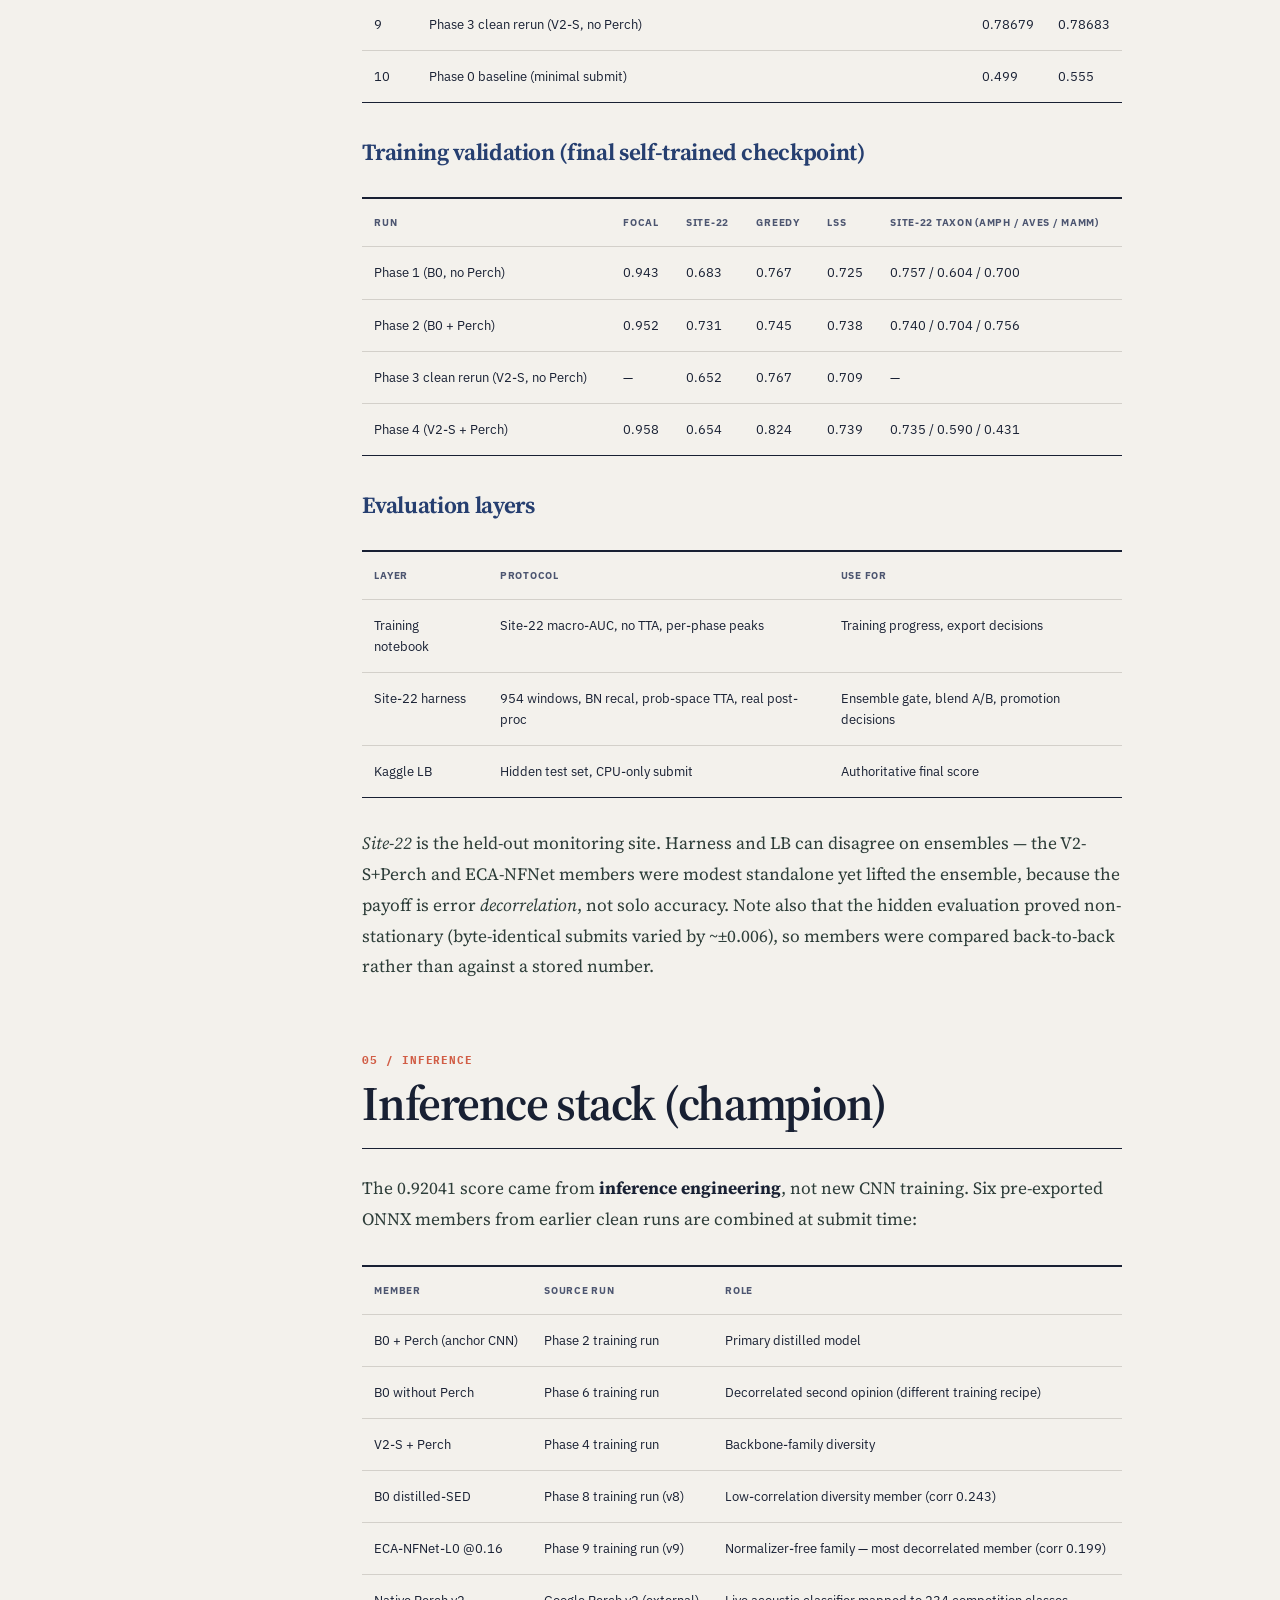
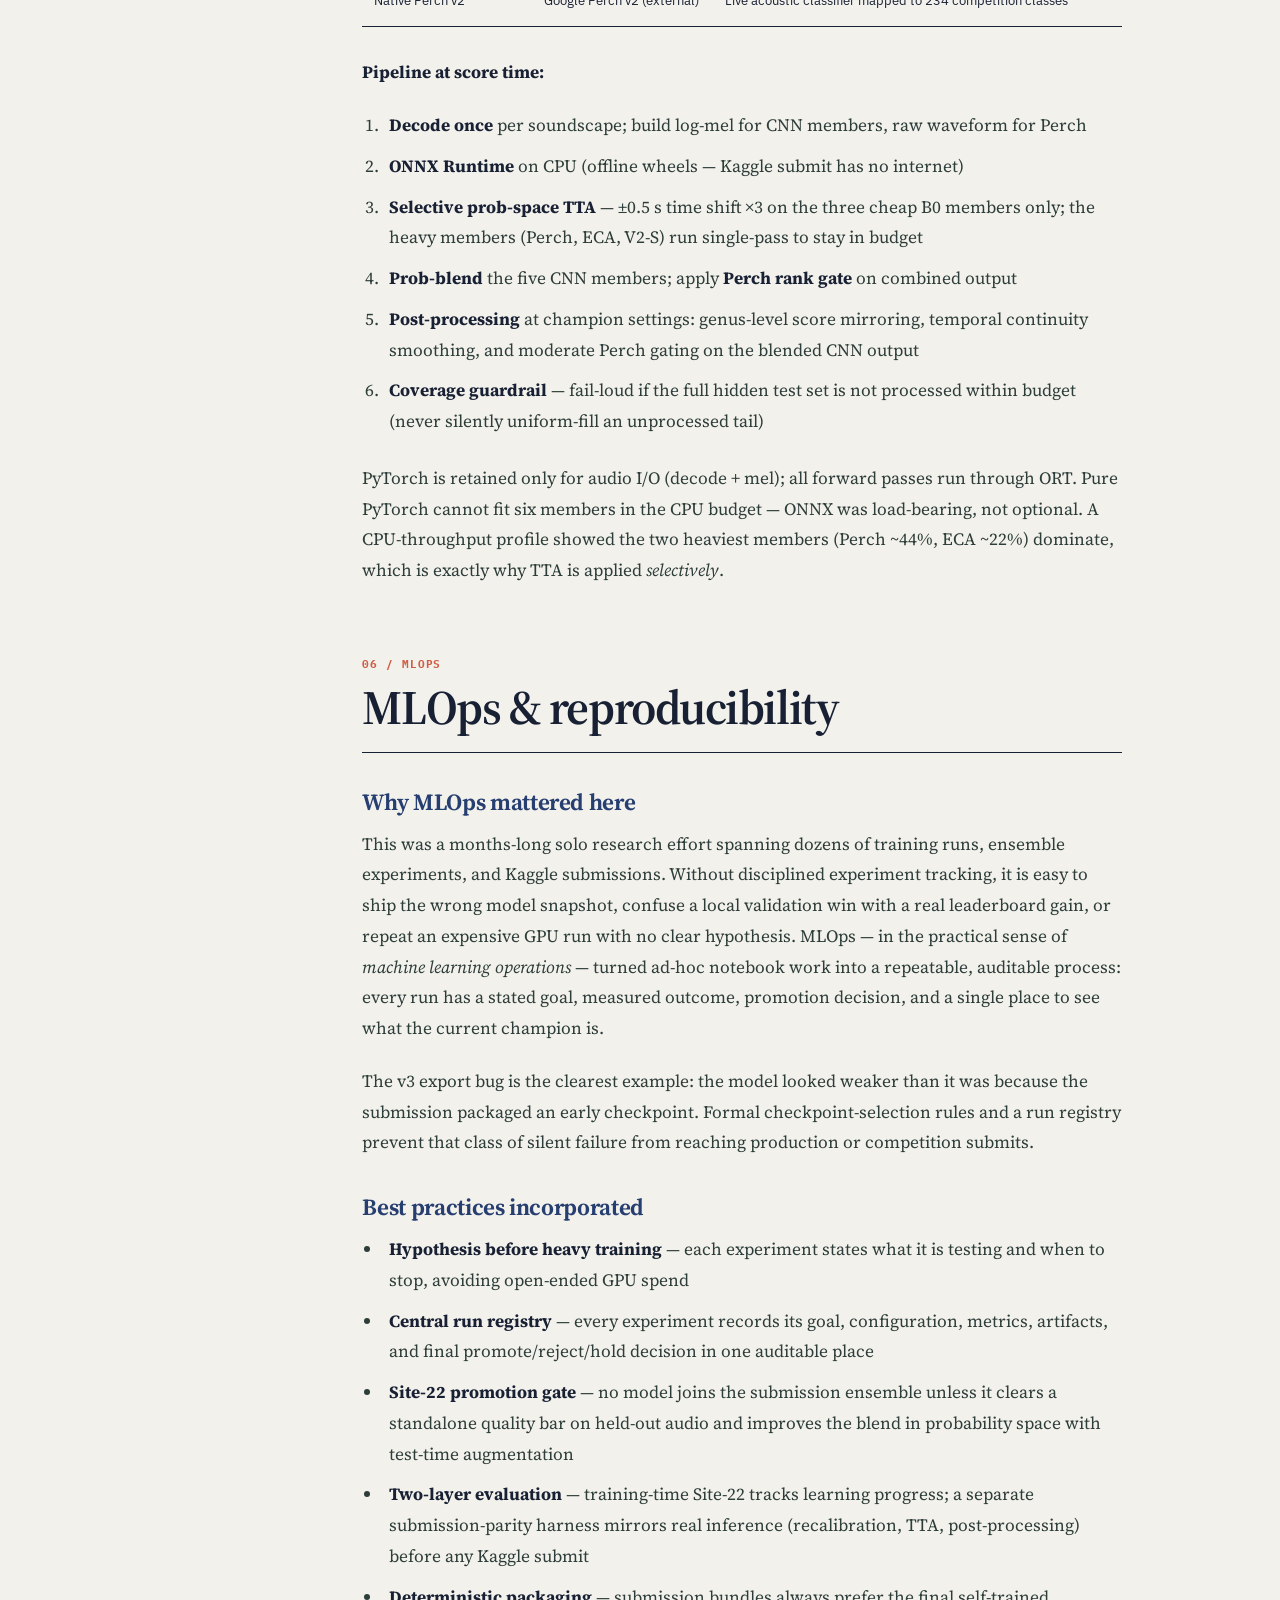
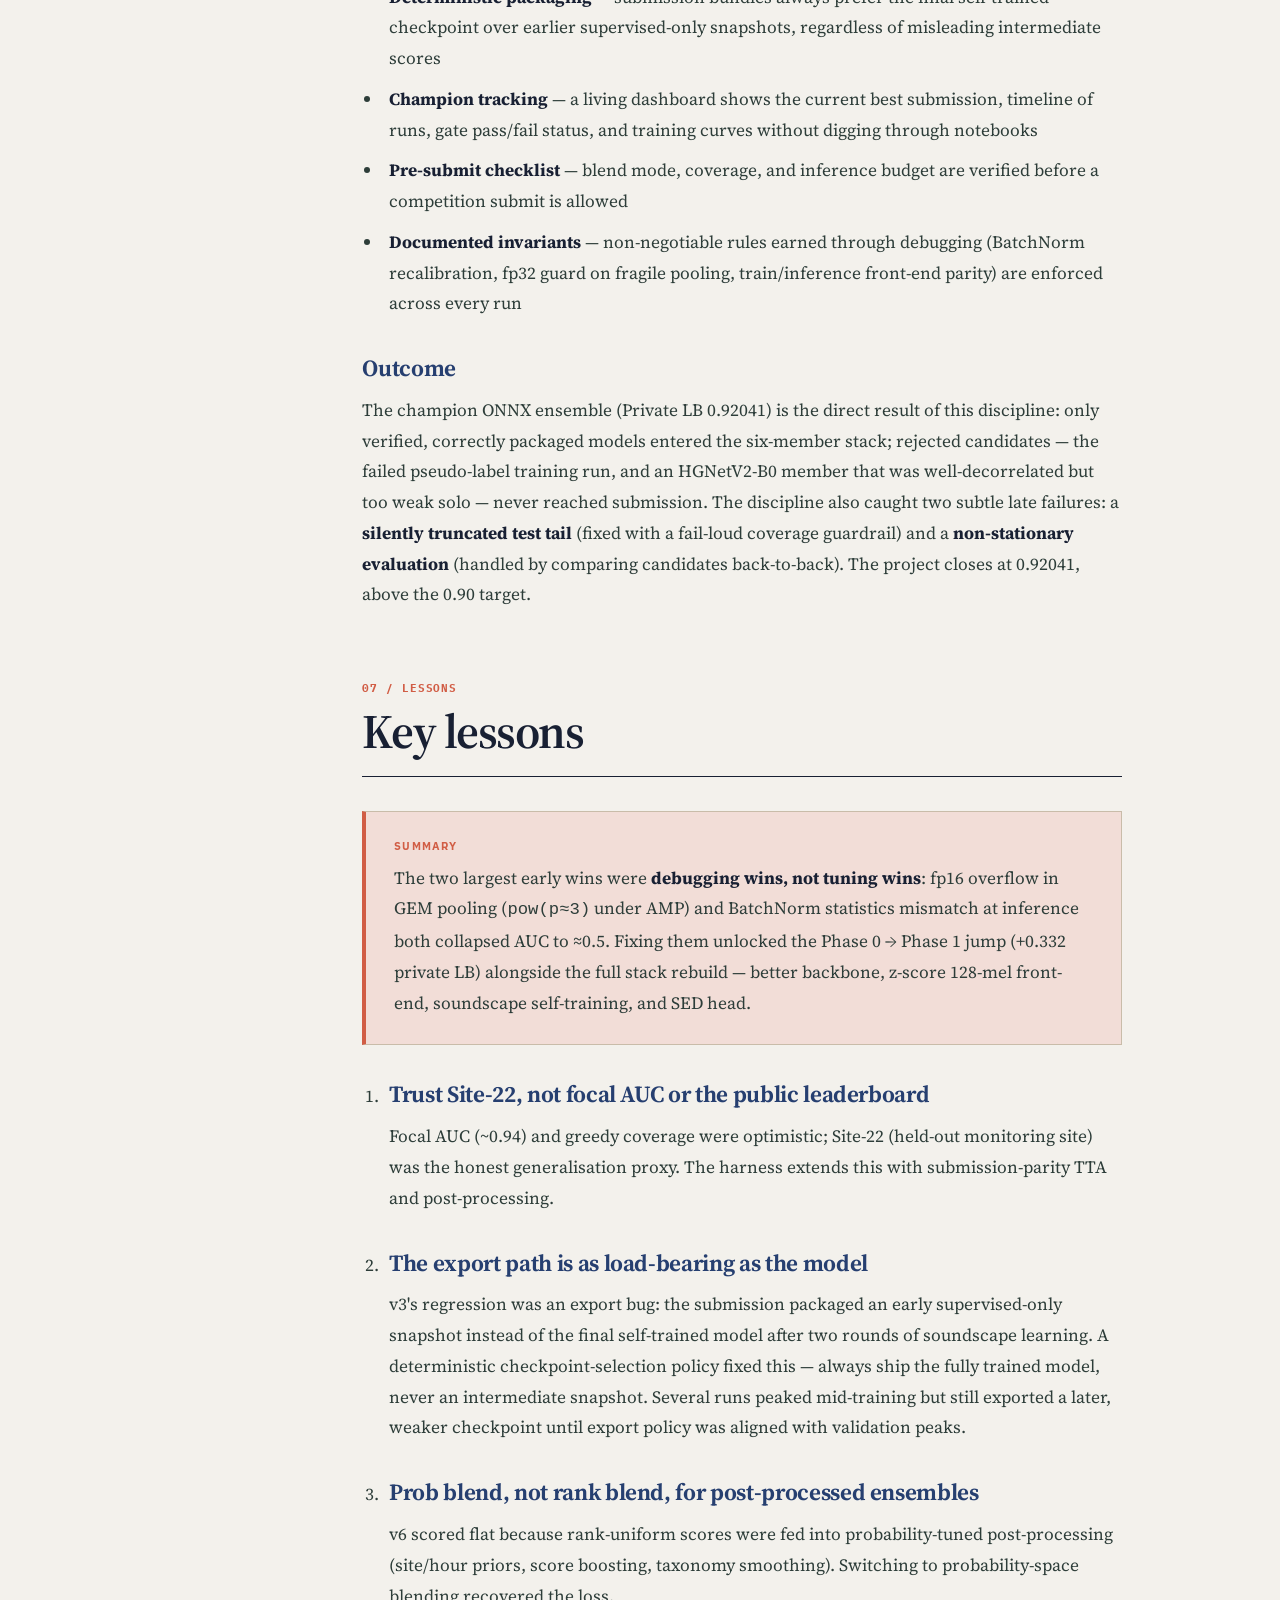
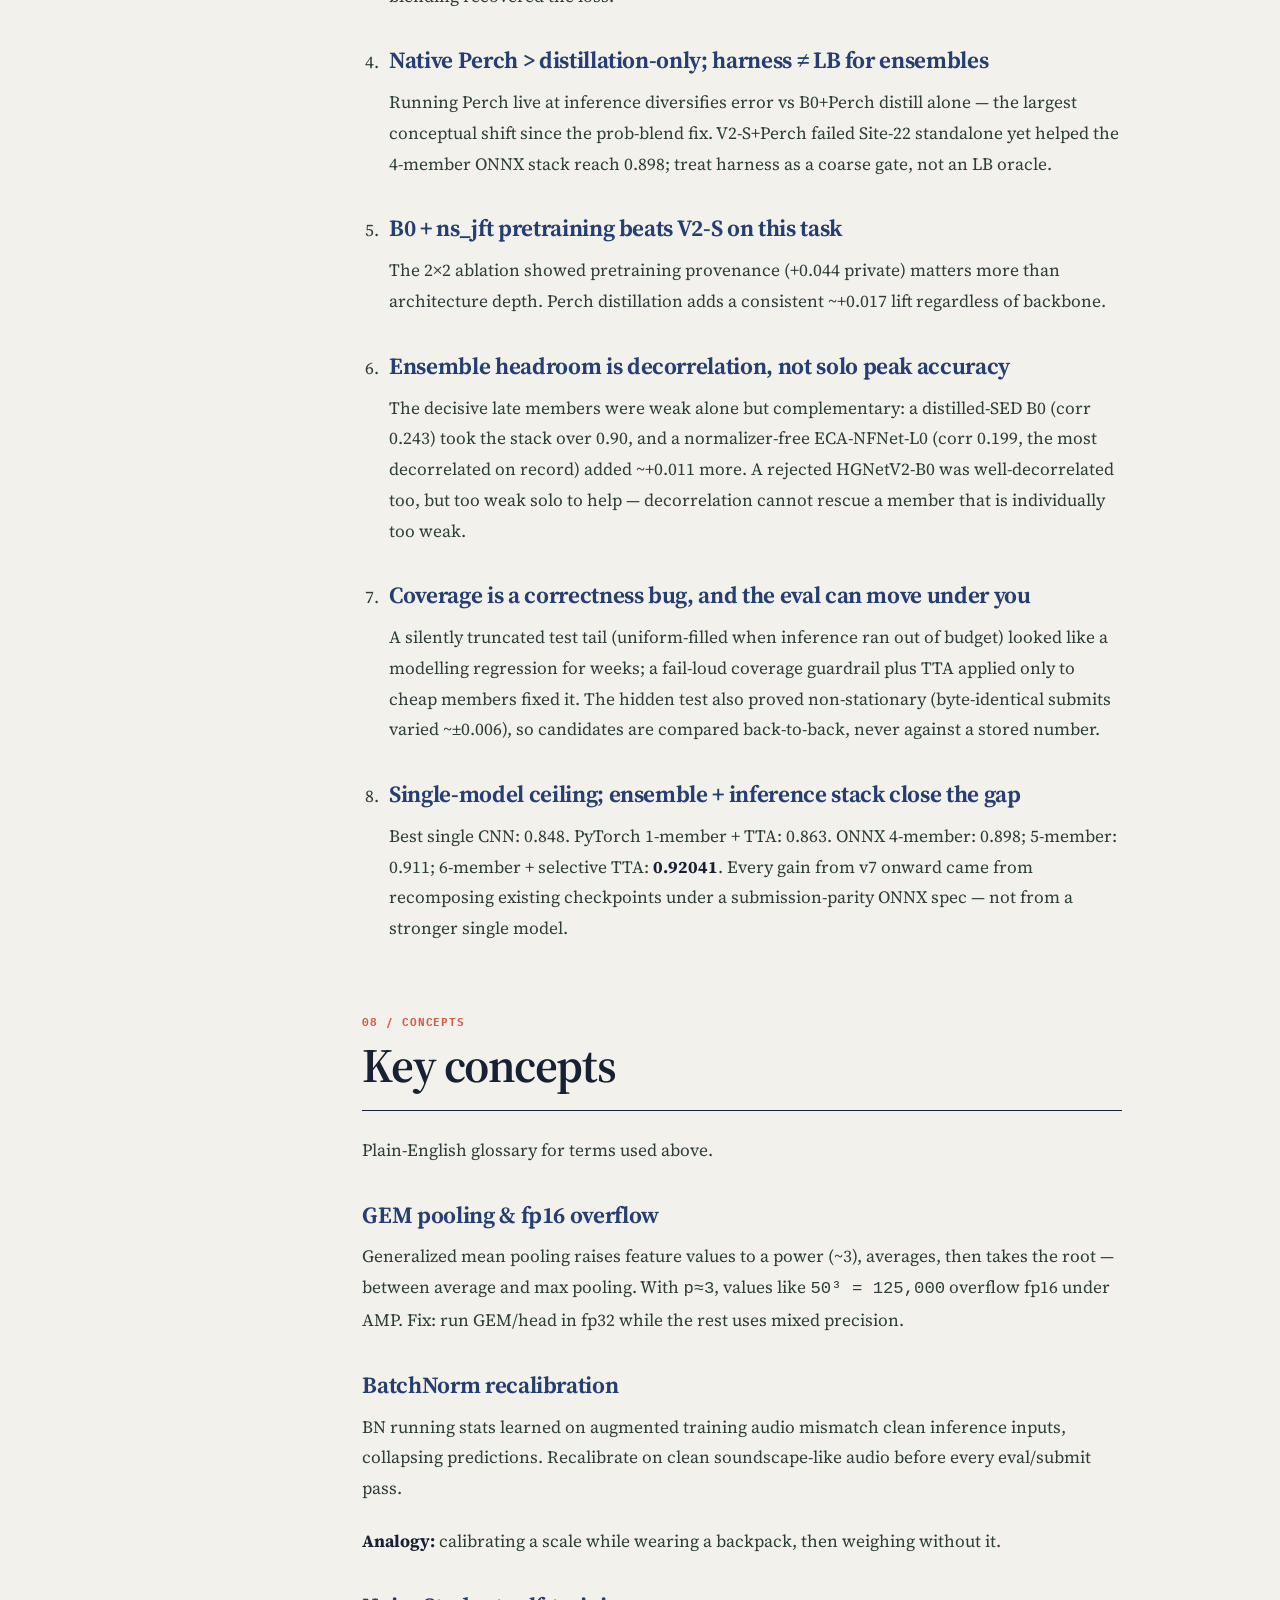
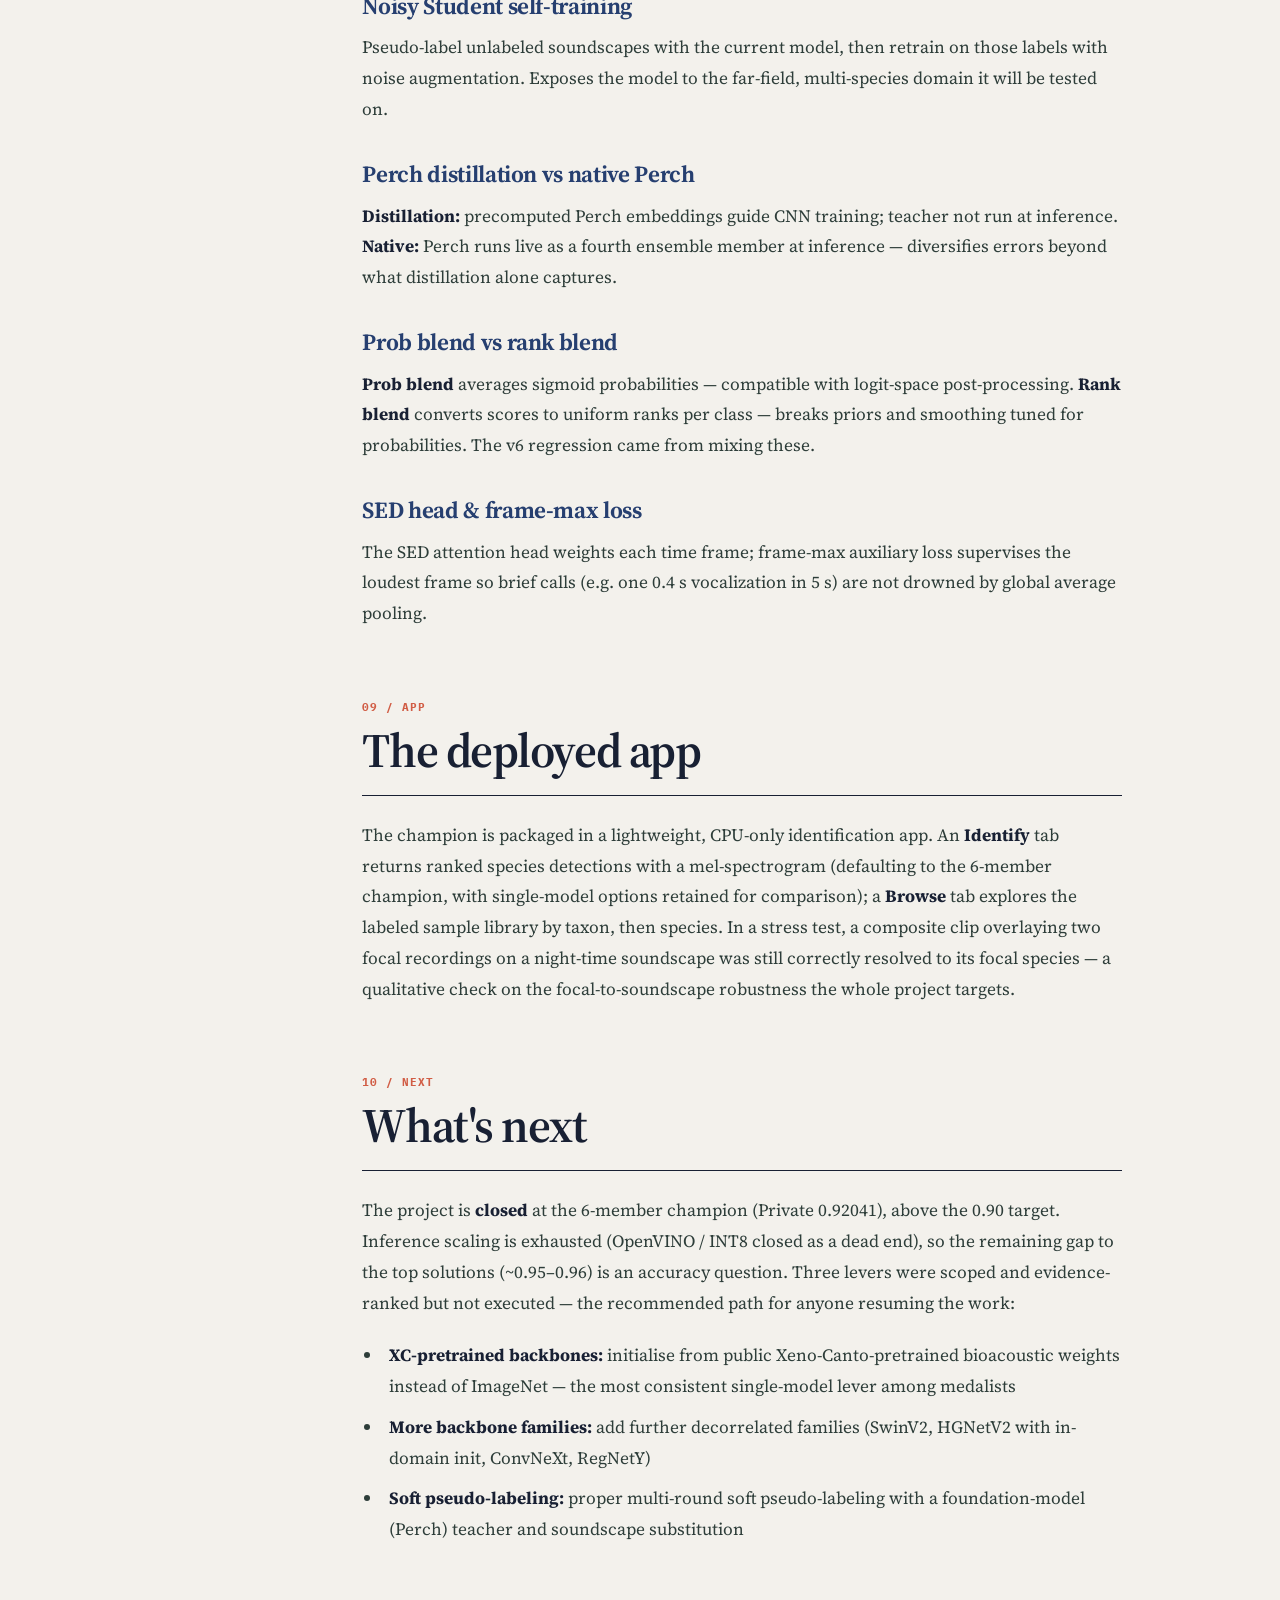
==== commit 6d0c5fcd: "New UX for ease of navigation" ====
--- a/projects/bio-acoustics.html
+++ b/projects/bio-acoustics.html
@@ -1,29 +1,39 @@
-<!DOCTYPE html>
-<html lang="en">
-
+<!doctype html>
+<html lang="en-AU">
 <head>
-    <meta charset="UTF-8">
-    <meta name="viewport" content="width=device-width, initial-scale=1.0">
+    <meta charset="utf-8">
+    <meta name="viewport" content="width=device-width, initial-scale=1">
     <title>Wildlife Identification by Sound | Rommel Sharma</title>
     <meta name="description" content="BirdCLEF+ 2026 acoustic species ID by Rommel Sharma. Achieved 0.92041 private LB with 6-member ONNX ensemble, MLOps pipeline for 234 Pantanal species.">
     <meta name="keywords" content="Rommel Sharma, BirdCLEF 2026, Bioacoustics, Sound Event Detection, Perch v2, ECA-NFNet, ONNX Runtime, Noisy Student, Ensemble Decorrelation, Wildlife Conservation AI, Pantanal, MLOps">
     <meta name="author" content="Rommel Sharma">
     <meta name="geo.region" content="AU-NSW">
     <meta name="geo.placename" content="Sydney">
+    <meta name="geo.position" content="-33.8688;151.2093">
+    <meta name="ICBM" content="-33.8688, 151.2093">
     <link rel="canonical" href="https://rommelsharma.github.io/projects/bio-acoustics.html">
     <link rel="alternate" type="application/rss+xml" title="Rommel Sharma — Applied AI Articles" href="https://rommelsharma.github.io/feed.xml">
     <link rel="author" href="https://rommelsharma.github.io/">
     <meta property="og:type" content="article">
-    <meta property="og:title" content="Wildlife Identification by Sound | Rommel Sharma">
-    <meta property="og:description" content="BirdCLEF+ 2026 Pantanal acoustic species identification by Rommel Sharma: from a 0.50 baseline to 0.92041 private LB with a 6-member ONNX ensemble (ECA-NFNet-L0 + native Perch v2), Site-22 harness gates, an MLOps run registry, and a deployable CPU app.">
+    <meta property="og:title" content="Wildlife Identification by Sound">
+    <meta property="og:description" content="BirdCLEF+ 2026 Pantanal acoustic species identification: from a 0.50 baseline to 0.92041 private LB with a 6-member ONNX ensemble.">
     <meta property="og:url" content="https://rommelsharma.github.io/projects/bio-acoustics.html">
     <meta property="og:site_name" content="Rommel Sharma — Applied AI Portfolio">
     <meta property="og:image" content="https://rommelsharma.github.io/assets/images/bioacoustics.jpg">
+    <meta property="og:image:alt" content="Bioacoustic wildlife identification case study">
+    <meta property="og:locale" content="en_AU">
     <meta property="article:author" content="Rommel Sharma">
+    <meta property="article:published_time" content="2026-06-24">
+    <meta property="article:modified_time" content="2026-07-03">
+    <meta property="article:section" content="Bio-Acoustics">
     <meta name="twitter:card" content="summary_large_image">
-    <meta name="twitter:title" content="Wildlife Identification by Sound | Rommel Sharma">
-    <meta name="twitter:description" content="BirdCLEF+ 2026 Pantanal acoustic species identification by Rommel Sharma: from a 0.50 baseline to 0.92041 private LB with a 6-member ONNX ensemble (ECA-NFNet-L0 + native Perch v2), Site-22 harness gates, an MLOps run registry, and a deployable CPU app.">
+    <meta name="twitter:title" content="Wildlife Identification by Sound">
+    <meta name="twitter:description" content="BirdCLEF+ 2026 Pantanal acoustic species identification: from a 0.50 baseline to 0.92041 private LB with a 6-member ONNX ensemble.">
     <meta name="twitter:image" content="https://rommelsharma.github.io/assets/images/bioacoustics.jpg">
+    <link rel="preconnect" href="https://fonts.googleapis.com">
+    <link rel="preconnect" href="https://fonts.gstatic.com" crossorigin>
+    <link href="https://fonts.googleapis.com/css2?family=IBM+Plex+Mono:wght@400;500&amp;family=IBM+Plex+Sans:wght@400;500;600;700&amp;family=Source+Serif+4:opsz,wght@8..60,400;8..60,600;8..60,700&amp;display=swap" rel="stylesheet">
+    <link rel="stylesheet" href="../css/style.css">
     <script type="application/ld+json">
     {
         "@context": "https://schema.org",
@@ -33,730 +43,428 @@
                 "@id": "https://rommelsharma.github.io/#person",
                 "name": "Rommel Sharma",
                 "url": "https://rommelsharma.github.io/",
-                "jobTitle": "Senior AI Leader & Enterprise Architect",
-                "description": "Senior AI business development and go-to-market leader with 25+ years' experience, focused on building and scaling commercial AI initiatives — particularly agentic customer experience orchestration at Adobe.",
-                "worksFor": {
-                    "@type": "Organization",
-                    "name": "Adobe",
-                    "url": "https://www.adobe.com/"
-                },
-                "knowsAbout": [
-                    "Applied Machine Learning",
-                    "Generative AI",
-                    "MLOps",
-                    "Computer Vision",
-                    "Bio-Acoustics",
-                    "Voice Synthesis",
-                    "Retrieval-Augmented Generation",
-                    "Quantitative Finance"
-                ],
+                "jobTitle": "Enterprise AI Go-to-Market and Business Development Leader",
+                "worksFor": { "@type": "Organization", "name": "Adobe", "url": "https://www.adobe.com/" },
                 "sameAs": [
                     "https://www.linkedin.com/in/rommelsharma",
                     "https://github.com/rommelsharma",
-                    "https://www.skills.google/public_profiles/a8728b82-b98c-4e37-a9f4-f9b77782fb30"
+                    "https://medium.com/@rommelsharma",
+                    "https://orcid.org/0009-0005-6819-6219"
                 ],
-                "address": {
-                    "@type": "PostalAddress",
-                    "addressLocality": "Sydney",
-                    "addressRegion": "NSW",
-                    "addressCountry": "Australia"
-                }
+                "address": { "@type": "PostalAddress", "addressLocality": "Sydney", "addressRegion": "NSW", "addressCountry": "AU" }
             },
             {
                 "@type": "TechArticle",
                 "@id": "https://rommelsharma.github.io/projects/bio-acoustics.html#article",
                 "headline": "Wildlife Identification by Sound: Bio-Acoustic Species Identification",
-                "description": "BirdCLEF+ 2026 Pantanal acoustic species identification by Rommel Sharma: from a 0.50 baseline to 0.92041 private LB with a 6-member ONNX ensemble (ECA-NFNet-L0 + native Perch v2), Site-22 harness gates, an MLOps run registry, and a deployable CPU app.",
+                "description": "BirdCLEF+ 2026 Pantanal acoustic species identification by Rommel Sharma: from a 0.50 baseline to 0.92041 private LB with a 6-member ONNX ensemble.",
                 "url": "https://rommelsharma.github.io/projects/bio-acoustics.html",
-                "mainEntityOfPage": "https://rommelsharma.github.io/projects/bio-acoustics.html",
+                "mainEntityOfPage": { "@type": "WebPage", "@id": "https://rommelsharma.github.io/projects/bio-acoustics.html" },
                 "inLanguage": "en-AU",
                 "datePublished": "2026-06-24",
                 "dateModified": "2026-07-03",
-                "keywords": "Rommel Sharma, BirdCLEF 2026, Bioacoustics, Sound Event Detection, Perch v2, ECA-NFNet, ONNX Runtime, Noisy Student, Ensemble Decorrelation, Wildlife Conservation AI, Pantanal, MLOps",
-                "image": "https://rommelsharma.github.io/assets/images/bioacoustics.jpg",
+                "keywords": ["BirdCLEF 2026", "Bioacoustics", "Sound Event Detection", "Perch v2", "ECA-NFNet", "ONNX Runtime", "MLOps"],
+                "image": { "@type": "ImageObject", "url": "https://rommelsharma.github.io/assets/images/bioacoustics.jpg" },
                 "author": { "@id": "https://rommelsharma.github.io/#person" },
                 "creator": { "@id": "https://rommelsharma.github.io/#person" },
                 "publisher": { "@id": "https://rommelsharma.github.io/#person" }
+            },
+            {
+                "@type": "BreadcrumbList",
+                "itemListElement": [
+                    { "@type": "ListItem", "position": 1, "name": "Portfolio", "item": "https://rommelsharma.github.io/" },
+                    { "@type": "ListItem", "position": 2, "name": "Wildlife Identification by Sound", "item": "https://rommelsharma.github.io/projects/bio-acoustics.html" }
+                ]
             }
         ]
     }
     </script>
-    <link rel="stylesheet" href="../css/style.css">
-    <link href="https://fonts.googleapis.com/css2?family=Inter:wght@300;400;600;700&display=swap" rel="stylesheet">
 </head>
-
 <body>
-    <header class="project-hero" style="background-image: url('../assets/images/bioacoustics.jpg');">
-        <div class="container project-hero-centered">
-            <h1>Bioacoustics - Wildlife identification by Sound</h1>
-            <div class="meta-strip">
-                <div class="meta-item"><strong>Author:</strong> Rommel Sharma</div>
-                <div class="meta-item"><strong>Primary Source Dataset:</strong> BirdCLEF+ 2026 (Kaggle)</div>
-                <div class="meta-item"><strong>Domain:</strong> Bio-Acoustics &amp; Wildlife Conservation</div>
+    <a class="skip-link" href="#article-content">Skip to article</a>
+
+    <header class="site-header">
+        <nav class="site-nav shell" aria-label="Primary navigation">
+            <a class="wordmark" href="../index.html" aria-label="Rommel Sharma, portfolio home">Rommel Sharma</a>
+            <ul class="nav-links">
+                <li><a href="../index.html#research">Research</a></li>
+                <li><a href="../index.html#writing">Writing</a></li>
+                <li><a class="nav-cta" href="https://www.linkedin.com/in/rommelsharma" rel="me noopener" target="_blank">Connect ↗</a></li>
+            </ul>
+        </nav>
+    </header>
+
+    <main>
+        <header class="project-cover">
+            <div class="project-cover__inner shell">
+                <div class="project-cover__copy">
+                    <p class="eyebrow">Bio-acoustics · Conservation · Case study 01</p>
+                    <h1>Wildlife identification by sound.</h1>
+                    <p class="project-cover__dek">An offline acoustic identification system for Brazil's Pantanal — from a 0.50 baseline to 0.92041 private LB with a 6-member ONNX ensemble and deployable CPU app.</p>
+                    <div class="tech-pills" aria-label="Technologies used">
+                        <span class="tech-pill">MLOps</span>
+                        <span class="tech-pill">CNN Ensemble</span>
+                        <span class="tech-pill">Sound Event Detection</span>
+                        <span class="tech-pill">Perch v2</span>
+                        <span class="tech-pill">ECA-NFNet-L0</span>
+                        <span class="tech-pill">ONNX Runtime</span>
+                    </div>
+                </div>
+                <figure class="project-cover__image">
+                    <img src="../assets/images/bioacoustics.jpg" alt="Pantanal soundscape illustrating bioacoustic wildlife identification" width="1408" height="768" fetchpriority="high">
+                    <figcaption class="image-caption">Sound as signal</figcaption>
+                </figure>
             </div>
-            <div class="tech-pill-box">
-                <span class="tech-pill">MLOps</span>
-                <span class="tech-pill">CNN Ensemble</span>
-                <span class="tech-pill">Sound Event Detection (SED)</span>
-                <span class="tech-pill">Perch v2 (native + distill)</span>
-                <span class="tech-pill">ECA-NFNet-L0</span>
-                <span class="tech-pill">Noisy Student</span>
-                <span class="tech-pill">ONNX Runtime</span>
-                <span class="tech-pill">Test Harness</span>
-                <span class="tech-pill">Gradio App</span>
-            </div>
-        </div>
-    </header>
-    <article class="article-body">
-        <a href="../index.html" class="back-btn">&larr; Return to Portfolio</a>
-        <p class="article-byline">By <a href="https://rommelsharma.github.io/">Rommel Sharma</a> · <a href="https://www.linkedin.com/in/rommelsharma" rel="me">LinkedIn</a></p>
-        <section>
-            <h2>Project Overview</h2>
-            <p>
-                This project builds an offline acoustic wildlife identification system for Brazil’s Pantanal—supporting field biologists, rangers, and citizen scientists who need reliable species detections without cloud connectivity. From short audio clips, the application estimates presence across 234 taxa (birds, amphibians, mammals, reptiles, and insects), including overlapping calls in noisy, far-field soundscapes. The core challenge is ecological, not cosmetic: most training examples are clean, close-range recordings, while real deployments face distant microphones, wind, insects, and multiple species calling at once. The pipeline combines efficient on-device models, teacher-guided learning from unlabeled soundscapes, and ensemble inference tuned for robust ranking scores in the UI—turning competition-grade research into a practical tool for biodiversity monitoring and conservation workflows.
-            </p>
-            <p>
-                <a href="https://www.kaggle.com/writeups/rommelsharma/sound-event-detection-for-wildlife-identification" class="back-btn" target="_blank" rel="noopener noreferrer">Read the Kaggle writeup &rarr;</a>
-            </p>
-        </section>
-        <section>
-            <p>
-                <img src="images/bioacoustics-ui-app.png" alt="Mel spectrogram example of a species vocalization" class="project-image" />
-            </p>
-        </section>
-        <section>
-            <h2>Source Dataset</h2>
-            <p>
-                <img src="images/bio_eda_overview.png" alt="Dataset and taxonomy breakdown" class="project-image" />
-            </p>
-            <p>Data comes from the Kaggle BirdCLEF+ 2026 competition:</p>
-            <ul>
-                <li><strong>Focal clips:</strong> short, single-species, close-mic training recordings (~35k used in the full pipeline)</li>
-                <li><strong>Soundscapes:</strong> long-form, multi-species field recordings (10,658 labeled segments for pseudo-labeling)</li>
-                <li><strong>234 taxonomic classes</strong> across 161 genera, monitored at multiple Pantanal sites</li>
-                <li><strong>Site-22</strong> held out as the leak-free generalisation proxy throughout training and harness gating</li>
-            </ul>
-        </section>
-        <section>
-            <h2>Architectural Evolution</h2>
-            <p>
-                From Phase 1 onward the CNN front-end was fixed: 128-mel log-spectrograms, 5 s windows @ 32 kHz, per-sample
-                z-score, feeding an EfficientNet backbone with fp32-guarded GEM frequency pooling and an SED attention head.
-                Training followed supervised → Noisy Student iter1 → Noisy Student iter2 on focal + labeled-soundscape streams.
-            </p>
-            <ul>
-                <li>
-                    <strong>Phase 0 — Minimal CPU baseline (EfficientNet-V2-B0, ImageNet pretraining):</strong>
-                    <p>
-                        Deliberately stripped pipeline to meet the 90-minute budget: 64 mels, min–max norm, global-average pool +
-                        linear head (no SED/GEM), 6 epochs on ≤3,000 focal clips, no self-training. Result:
-                        <strong>Private 0.499 / Public 0.555</strong> — near-random, but proved the harness worked.
-                    </p>
-                </li>
-                <li>
-                    <strong>Phase 1 — Full ML stack (EfficientNet-B0, large-scale pretraining):</strong>
-                    <p>
-                        Rebuilt everything: ns_jft B0 backbone (JFT-300M + Noisy Student pretraining), 128-mel z-score front-end,
-                        ThreePoolHead + frame-max aux loss, fp32 GEM guard, BN recalibration, full focal + LSS data, 36 epochs with
-                        Noisy Student on 10,658 soundscapes. Result: <strong>Private 0.831 / Public 0.799</strong> (+0.332 private vs Phase 0).
-                    </p>
-                </li>
-                <li>
-                    <strong>Phase 2 — B0 + Perch distillation:</strong>
-                    <p>
-                        Added Google Perch v8 cosine distillation via 36,073 precomputed embeddings (dim 1280) during supervised
-                        training only — zero inference cost. Best <strong>single CNN model</strong>:
-                        <strong>Private 0.84846 / Public 0.82698</strong>. Site-22 0.731; per-taxon: Amph 0.740, Aves 0.704, Mamm 0.756.
-                    </p>
-                </li>
-                <li>
-                    <strong>Phase 3 — EfficientNetV2-S + export bug (v3):</strong>
-                    <p>
-                        Swapped to V2-S backbone; scored Private 0.777 — an <strong>export bug</strong> shipped the
-                        early supervised-only model snapshot instead of the final self-trained checkpoint after two
-                        rounds of soundscape learning, not a backbone failure. Clean rerun (Phase 3 without Perch): Private 0.78679.
-                    </p>
-                </li>
-                <li>
-                    <strong>Phase 4 — V2-S + Perch + export fix (v4):</strong>
-                    <p>
-                        Added Perch distillation and a <strong>deterministic checkpoint-selection policy</strong> so the
-                        fully self-trained model is always packaged for submission — never an earlier supervised-only snapshot.
-                        Largest internal lift on greedy coverage (+0.064) but LB <strong>Private 0.803</strong> — still below B0 baseline. The 2×2 ablation confirmed:
-                        B0 beats V2-S regardless of Perch; Perch adds a consistent ~+0.017 private lift on both backbones.
-                    </p>
-                </li>
-                <li>
-                    <strong>Phase 5 — Measure-first ensemble (v5):</strong>
-                    <p>
-                        No new training. Blended existing members on the Site-22 harness; fixed fractional time-shift TTA
-                        (+0.0165 Site-22 lift). No free blend beat the B0+Perch anchor. A coverage cap bug (200/10,658 files)
-                        suppressed one local smoke run — lesson carried forward for full-soundscape inference.
-                    </p>
-                </li>
-                <li>
-                    <strong>Phase 6 — Ensemble + rank-vs-prob bug (v6):</strong>
-                    <p>
-                        Trained a second B0 model without Perch distillation (provenance decorrelation, harness +TTA 0.7323). Two-member Kaggle submit scored
-                        Private 0.816 — flat vs v5 because <strong>rank blending</strong> was paired with probability-tuned post-processing.
-                        Fix: switched to <strong>probability-space blending</strong> so ensemble scores stay compatible with
-                        calibrated post-processing. Best PyTorch 2-member blend: <strong>Private 0.81465</strong>.
-                        PyTorch single-model champion (B0+Perch + TTA fix): <strong>Private 0.86259</strong>.
-                    </p>
-                </li>
-                <li>
-                    <strong>Phase 7 — ONNX 4-member ensemble (v7):</strong>
-                    <p>
-                        Replaced PyTorch forwards with <strong>ONNX Runtime</strong> to fit 4 models + TTA in the CPU budget.
-                        Members: B0+Perch (Phase 2), B0 without Perch (Phase 6), V2-S+Perch (Phase 4), and <strong>native Perch v2</strong>
-                        at inference. Champion: <strong>Private 0.89774</strong>. D1/D2+D3 confirmatory submits regressed
-                        (0.89004 / 0.89348) — local Site-22 proxies did not predict LB for post-proc tuning.
-                    </p>
-                </li>
-                <li>
-                    <strong>Phase 8 — ONNX 5-member, diversity member (v8):</strong>
-                    <p>
-                        Added a <strong>distilled-SED EfficientNet-B0</strong> that was weak alone (Site-22 ~0.727) but highly
-                        decorrelated from the anchor (correlation 0.243). Gating on <strong>diversity rather than solo strength</strong>
-                        lifted the stack to <strong>Private 0.91111</strong> — the first configuration over the 0.90 target — with no
-                        change to the inference recipe.
-                    </p>
-                </li>
-                <li>
-                    <strong>Phase 9 — ONNX 6-member + selective TTA (v9, final champion):</strong>
-                    <p>
-                        Added a normalizer-free <strong>ECA-NFNet-L0</strong> backbone family — the most decorrelated member on record
-                        (correlation <strong>0.199</strong>), which lifted the ensemble ~+0.011 to <strong>Private 0.91802</strong> at full
-                        coverage. A CPU-throughput spike then showed the pipeline is dominated by two heavy members (Perch, ECA), so
-                        <strong>selective TTA</strong> — augmenting only the three cheap B0s — recovered a further increment to
-                        <strong>Private 0.92041 / Public 0.90552</strong> while staying inside the 90-minute budget. A key correctness fix
-                        this cycle: a fail-loud <strong>coverage guardrail</strong>, after a silently truncated (uniform-filled) test tail
-                        had masqueraded as a modelling regression. OpenVINO / INT8 acceleration was investigated and closed (Perch and ECA
-                        are unconvertible; net 1.00× speedup), so inference scaling is exhausted at this ceiling.
-                    </p>
-                </li>
-            </ul>
-            <p>
-                <img src="images/bio_perch_train_sup.png" alt="Supervised training results" class="project-image" />
-            </p>
-            <p>
-                <img src="images/bio_perch_train_iter1.png" alt="Noisy Student iteration 1 training results" class="project-image" />
-            </p>
-            <p>
-                <img src="images/bio_perch_train_iter2.png" alt="Noisy Student iteration 2 training results" class="project-image" />
-            </p>
-            <div class="champion-callout">
-                <h3>Final champion model-ensemble (project closed, July 2026)</h3>
-                <p>
-                    <strong>v9 ONNX 6-member ensemble</strong> — Private LB <strong>0.92041</strong> / Public <strong>0.90552</strong>
-                    (+0.0227 private vs the former v7 4-member champion). Five CNNs — including a deliberately decorrelated,
-                    normalizer-free <strong>ECA-NFNet-L0</strong> (correlation 0.199 vs the anchor, the most decorrelated member on
-                    record) — plus a <strong>live native Perch v2</strong>, blended in probability space via ONNX Runtime on CPU with
-                    <strong>selective test-time augmentation</strong> (TTA on the cheap members only, to stay inside the 90-minute budget).
-                </p>
-                <p>
-                    This cleared the 0.90 target. The gains came from <strong>error decorrelation and inference engineering</strong>,
-                    not a bigger network. The champion is now packaged in a deployable <strong>CPU identification app</strong>, and the
-                    project concludes here — remaining accuracy levers (XC-pretrained backbones, more families, soft pseudo-labeling)
-                    are documented as future work.
-                </p>
+        </header>
+
+        <section class="article-meta" aria-label="Article details">
+            <div class="article-meta__inner shell">
+                <div class="article-meta__item"><span>Author</span><strong>Rommel Sharma</strong></div>
+                <div class="article-meta__item"><span>Published</span><strong>24 June 2026</strong></div>
+                <div class="article-meta__item"><span>Dataset</span><strong>234 taxa</strong></div>
+                <div class="article-meta__item"><span>Outcome</span><strong>0.92041 private LB</strong></div>
             </div>
         </section>
-        <section class="model-card-section">
-            <h2>Model Card</h2>
-            <p>
-                Verified clean runs and scored inference submissions. Metric: macro-averaged ROC-AUC over 234 species on
-                5-second windows. Erroneous exports (e.g. the original Phase 3 packaging mistake) and rejected harness runs (e.g. the failed pseudo-label training experiment) excluded.
-            </p>
-            <h3>Leaderboard ranking (Private LB)</h3>
-            <div class="table-wrap">
-                <table class="model-card-table">
-                    <thead>
-                        <tr>
-                            <th>Rank</th>
-                            <th>Run</th>
-                            <th>Private</th>
-                            <th>Public</th>
-                        </tr>
-                    </thead>
-                    <tbody>
-                        <tr>
-                            <td>1</td>
-                            <td><strong>v9 ONNX 6-member</strong> (5 CNN incl. ECA-NFNet-L0 @0.16 ⊕ native Perch) — selective TTA, full coverage <strong>· CHAMPION</strong></td>
-                            <td><strong>0.92041</strong></td>
-                            <td>0.90552</td>
-                        </tr>
-                        <tr>
-                            <td>1a</td>
-                            <td>v9 6-member — TTA-off, full coverage (same stack)</td>
-                            <td>0.91802</td>
-                            <td>0.90477</td>
-                        </tr>
-                        <tr>
-                            <td>2</td>
-                            <td>v8 ONNX 5-member (+ distilled-SED diversity member) — first over 0.90</td>
-                            <td>0.91111</td>
-                            <td>0.90247</td>
-                        </tr>
-                        <tr>
-                            <td>3</td>
-                            <td>v7 ONNX 4-member (B0+Perch ⊕ B0 no-Perch ⊕ V2-S+Perch ⊕ native Perch)</td>
-                            <td>0.89774</td>
-                            <td>0.89535</td>
-                        </tr>
-                        <tr>
-                            <td>4</td>
-                            <td>PyTorch single-model (B0+Perch + TTA)</td>
-                            <td>0.86259</td>
-                            <td>0.84613</td>
-                        </tr>
-                        <tr>
-                            <td>5</td>
-                            <td>Phase 2 (B0 + Perch distill, single CNN)</td>
-                            <td>0.84846</td>
-                            <td>0.82698</td>
-                        </tr>
-                        <tr>
-                            <td>6</td>
-                            <td>Phase 1 (B0, no Perch)</td>
-                            <td>0.831</td>
-                            <td>0.799</td>
-                        </tr>
-                        <tr>
-                            <td>7</td>
-                            <td>2-member prob-blend (B0+Perch + B0 no-Perch)</td>
-                            <td>0.81465</td>
-                            <td>0.80270</td>
-                        </tr>
-                        <tr>
-                            <td>8</td>
-                            <td>Phase 4 (V2-S + Perch)</td>
-                            <td>0.803</td>
-                            <td>0.797</td>
-                        </tr>
-                        <tr>
-                            <td>9</td>
-                            <td>Phase 3 clean rerun (V2-S, no Perch)</td>
-                            <td>0.78679</td>
-                            <td>0.78683</td>
-                        </tr>
-                        <tr>
-                            <td>10</td>
-                            <td>Phase 0 baseline (minimal submit)</td>
-                            <td>0.499</td>
-                            <td>0.555</td>
-                        </tr>
-                    </tbody>
-                </table>
-            </div>
-            <h3>Training validation (final self-trained checkpoint)</h3>
-            <div class="table-wrap">
-                <table class="model-card-table">
-                    <thead>
-                        <tr>
-                            <th>Run</th>
-                            <th>Focal</th>
-                            <th>Site-22</th>
-                            <th>Greedy</th>
-                            <th>LSS</th>
-                            <th>Site-22 taxon (Amph / Aves / Mamm)</th>
-                        </tr>
-                    </thead>
-                    <tbody>
-                        <tr>
-                            <td>Phase 1 (B0, no Perch)</td>
-                            <td>0.943</td>
-                            <td>0.683</td>
-                            <td>0.767</td>
-                            <td>0.725</td>
-                            <td>0.757 / 0.604 / 0.700</td>
-                        </tr>
-                        <tr>
-                            <td>Phase 2 (B0 + Perch)</td>
-                            <td>0.952</td>
-                            <td>0.731</td>
-                            <td>0.745</td>
-                            <td>0.738</td>
-                            <td>0.740 / 0.704 / 0.756</td>
-                        </tr>
-                        <tr>
-                            <td>Phase 3 clean rerun (V2-S, no Perch)</td>
-                            <td>—</td>
-                            <td>0.652</td>
-                            <td>0.767</td>
-                            <td>0.709</td>
-                            <td>—</td>
-                        </tr>
-                        <tr>
-                            <td>Phase 4 (V2-S + Perch)</td>
-                            <td>0.958</td>
-                            <td>0.654</td>
-                            <td>0.824</td>
-                            <td>0.739</td>
-                            <td>0.735 / 0.590 / 0.431</td>
-                        </tr>
-                    </tbody>
-                </table>
-            </div>
-            <h3>Evaluation layers</h3>
-            <div class="table-wrap">
-                <table class="model-card-table">
-                    <thead>
-                        <tr>
-                            <th>Layer</th>
-                            <th>Protocol</th>
-                            <th>Use for</th>
-                        </tr>
-                    </thead>
-                    <tbody>
-                        <tr>
-                            <td>Training notebook</td>
-                            <td>Site-22 macro-AUC, no TTA, per-phase peaks</td>
-                            <td>Training progress, export decisions</td>
-                        </tr>
-                        <tr>
-                            <td>Site-22 harness</td>
-                            <td>954 windows, BN recal, prob-space TTA, real post-proc</td>
-                            <td>Ensemble gate, blend A/B, promotion decisions</td>
-                        </tr>
-                        <tr>
-                            <td>Kaggle LB</td>
-                            <td>Hidden test set, CPU-only submit</td>
-                            <td>Authoritative final score</td>
-                        </tr>
-                    </tbody>
-                </table>
-            </div>
-            <p class="model-card-note">
-                <em>Site-22</em> is the held-out monitoring site. Harness and LB can disagree on ensembles — the V2-S+Perch and
-                ECA-NFNet members were modest standalone yet lifted the ensemble, because the payoff is error <em>decorrelation</em>,
-                not solo accuracy. Note also that the hidden evaluation proved non-stationary (byte-identical submits varied by ~±0.006),
-                so members were compared back-to-back rather than against a stored number.
-            </p>
-        </section>
-        <section>
-            <h2>Inference Stack (Champion)</h2>
-            <p>
-                The 0.92041 score came from <strong>inference engineering</strong>, not new CNN training. Six pre-exported ONNX
-                members from earlier clean runs are combined at submit time:
-            </p>
-            <div class="table-wrap">
-                <table class="model-card-table">
-                    <thead>
-                        <tr>
-                            <th>Member</th>
-                            <th>Source run</th>
-                            <th>Role</th>
-                        </tr>
-                    </thead>
-                    <tbody>
-                        <tr>
-                            <td>B0 + Perch (anchor CNN)</td>
-                            <td>Phase 2 training run</td>
-                            <td>Primary distilled model</td>
-                        </tr>
-                        <tr>
-                            <td>B0 without Perch</td>
-                            <td>Phase 6 training run</td>
-                            <td>Decorrelated second opinion (different training recipe)</td>
-                        </tr>
-                        <tr>
-                            <td>V2-S + Perch</td>
-                            <td>Phase 4 training run</td>
-                            <td>Backbone-family diversity</td>
-                        </tr>
-                        <tr>
-                            <td>B0 distilled-SED</td>
-                            <td>Phase 8 training run (v8)</td>
-                            <td>Low-correlation diversity member (corr 0.243)</td>
-                        </tr>
-                        <tr>
-                            <td>ECA-NFNet-L0 @0.16</td>
-                            <td>Phase 9 training run (v9)</td>
-                            <td>Normalizer-free family — most decorrelated member (corr 0.199)</td>
-                        </tr>
-                        <tr>
-                            <td>Native Perch v2</td>
-                            <td>Google Perch v2 (external)</td>
-                            <td>Live acoustic classifier mapped to 234 competition classes</td>
-                        </tr>
-                    </tbody>
-                </table>
-            </div>
-            <p><strong>Pipeline at score time:</strong></p>
-            <ol class="pipeline-list">
-                <li><strong>Decode once</strong> per soundscape; build log-mel for CNN members, raw waveform for Perch</li>
-                <li><strong>ONNX Runtime</strong> on CPU (offline wheels — Kaggle submit has no internet)</li>
-                <li><strong>Selective prob-space TTA</strong> — ±0.5 s time shift ×3 on the three cheap B0 members only; the heavy members (Perch, ECA, V2-S) run single-pass to stay in budget</li>
-                <li><strong>Prob-blend</strong> the five CNN members; apply <strong>Perch rank gate</strong> on combined output</li>
-                <li><strong>Post-processing</strong> at champion settings: genus-level score mirroring, temporal continuity smoothing, and moderate Perch gating on the blended CNN output</li>
-                <li><strong>Coverage guardrail</strong> — fail-loud if the full hidden test set is not processed within budget (never silently uniform-fill an unprocessed tail)</li>
-            </ol>
-            <p>
-                PyTorch is retained only for audio I/O (decode + mel); all forward passes run through ORT. Pure PyTorch cannot
-                fit six members in the CPU budget — ONNX was load-bearing, not optional. A CPU-throughput profile showed the two
-                heaviest members (Perch ~44%, ECA ~22%) dominate, which is exactly why TTA is applied <em>selectively</em>.
-            </p>
-        </section>
-        <section>
-            <h2>MLOps &amp; Reproducibility</h2>
-            <h3>Why MLOps mattered here</h3>
-            <p>
-                This was a months-long solo research effort spanning dozens of training runs, ensemble experiments, and
-                Kaggle submissions. Without disciplined experiment tracking, it is easy to ship the wrong model snapshot,
-                confuse a local validation win with a real leaderboard gain, or repeat an expensive GPU run with no clear
-                hypothesis. MLOps — in the practical sense of <em>machine learning operations</em> — turned ad-hoc notebook
-                work into a repeatable, auditable process: every run has a stated goal, measured outcome, promotion decision,
-                and a single place to see what the current champion is.
-            </p>
-            <p>
-                The v3 export bug is the clearest example: the model looked weaker than it was because the submission
-                packaged an early checkpoint. Formal checkpoint-selection rules and a run registry prevent that class of
-                silent failure from reaching production or competition submits.
-            </p>
-            <h3>Best practices incorporated</h3>
-            <ul>
-                <li><strong>Hypothesis before heavy training</strong> — each experiment states what it is testing and when to stop, avoiding open-ended GPU spend</li>
-                <li><strong>Central run registry</strong> — every experiment records its goal, configuration, metrics, artifacts, and final promote/reject/hold decision in one auditable place</li>
-                <li><strong>Site-22 promotion gate</strong> — no model joins the submission ensemble unless it clears a standalone quality bar on held-out audio and improves the blend in probability space with test-time augmentation</li>
-                <li><strong>Two-layer evaluation</strong> — training-time Site-22 tracks learning progress; a separate submission-parity harness mirrors real inference (recalibration, TTA, post-processing) before any Kaggle submit</li>
-                <li><strong>Deterministic packaging</strong> — submission bundles always prefer the final self-trained checkpoint over earlier supervised-only snapshots, regardless of misleading intermediate scores</li>
-                <li><strong>Champion tracking</strong> — a living dashboard shows the current best submission, timeline of runs, gate pass/fail status, and training curves without digging through notebooks</li>
-                <li><strong>Pre-submit checklist</strong> — blend mode, coverage, and inference budget are verified before a competition submit is allowed</li>
-                <li><strong>Documented invariants</strong> — non-negotiable rules earned through debugging (BatchNorm recalibration, fp32 guard on fragile pooling, train/inference front-end parity) are enforced across every run</li>
-            </ul>
-            <h3>Outcome</h3>
-            <p>
-                The champion ONNX ensemble (Private LB 0.92041) is the direct result of this discipline: only verified,
-                correctly packaged models entered the six-member stack; rejected candidates — the failed pseudo-label training
-                run, and an HGNetV2-B0 member that was well-decorrelated but too weak solo — never reached submission. The
-                discipline also caught two subtle late failures: a <strong>silently truncated test tail</strong> (fixed with a
-                fail-loud coverage guardrail) and a <strong>non-stationary evaluation</strong> (handled by comparing candidates
-                back-to-back). The project closes at 0.92041, above the 0.90 target.
-            </p>
-        </section>
-        <section class="insight-section">
-            <h2>Key Lessons</h2>
-            <div class="highlight-box lesson-summary">
-                <p>
-                    The two largest early wins were <strong>debugging wins, not tuning wins</strong>: fp16 overflow in GEM
-                    pooling (<code>pow(p≈3)</code> under AMP) and BatchNorm statistics mismatch at inference both collapsed
-                    AUC to ≈0.5. Fixing them unlocked the Phase 0 → Phase 1 jump (+0.332 private LB) alongside the full
-                    stack rebuild — better backbone, z-score 128-mel front-end, soundscape self-training, and SED head.
-                </p>
-            </div>
-            <ol class="lesson-list">
-                <li>
-                    <h3>Trust Site-22, not focal AUC or the public leaderboard</h3>
-                    <p>
-                        Focal AUC (~0.94) and greedy coverage were optimistic; Site-22 (held-out monitoring site) was the
-                        honest generalisation proxy. The harness extends this with submission-parity TTA and post-processing.
-                    </p>
-                </li>
-                <li>
-                    <h3>The export path is as load-bearing as the model</h3>
-                    <p>
-                        v3's regression was an export bug: the submission packaged an early supervised-only snapshot instead
-                        of the final self-trained model after two rounds of soundscape learning. A deterministic
-                        checkpoint-selection policy fixed this — always ship the fully trained model, never an intermediate
-                        snapshot. Several runs peaked mid-training but still exported a later, weaker checkpoint until export
-                        policy was aligned with validation peaks.
-                    </p>
-                </li>
-                <li>
-                    <h3>Prob blend, not rank blend, for post-processed ensembles</h3>
-                    <p>
-                        v6 scored flat because rank-uniform scores were fed into probability-tuned post-processing (site/hour
-                        priors, score boosting, taxonomy smoothing). Switching to probability-space blending recovered the loss.
-                    </p>
-                </li>
-                <li>
-                    <h3>Native Perch &gt; distillation-only; harness ≠ LB for ensembles</h3>
-                    <p>
-                        Running Perch live at inference diversifies error vs B0+Perch distill alone — the largest conceptual
-                        shift since the prob-blend fix. V2-S+Perch failed Site-22 standalone yet helped the 4-member ONNX stack
-                        reach 0.898; treat harness as a coarse gate, not an LB oracle.
-                    </p>
-                </li>
-                <li>
-                    <h3>B0 + ns_jft pretraining beats V2-S on this task</h3>
-                    <p>
-                        The 2×2 ablation showed pretraining provenance (+0.044 private) matters more than architecture depth.
-                        Perch distillation adds a consistent ~+0.017 lift regardless of backbone.
-                    </p>
-                </li>
-                <li>
-                    <h3>Ensemble headroom is decorrelation, not solo peak accuracy</h3>
-                    <p>
-                        The decisive late members were weak alone but complementary: a distilled-SED B0 (corr 0.243) took the
-                        stack over 0.90, and a normalizer-free ECA-NFNet-L0 (corr 0.199, the most decorrelated on record) added
-                        ~+0.011 more. A rejected HGNetV2-B0 was well-decorrelated too, but too weak solo to help — decorrelation
-                        cannot rescue a member that is individually too weak.
-                    </p>
-                </li>
-                <li>
-                    <h3>Coverage is a correctness bug, and the eval can move under you</h3>
-                    <p>
-                        A silently truncated test tail (uniform-filled when inference ran out of budget) looked like a modelling
-                        regression for weeks; a fail-loud coverage guardrail plus TTA applied only to cheap members fixed it. The
-                        hidden test also proved non-stationary (byte-identical submits varied ~±0.006), so candidates are compared
-                        back-to-back, never against a stored number.
-                    </p>
-                </li>
-                <li>
-                    <h3>Single-model ceiling; ensemble + inference stack close the gap</h3>
-                    <p>
-                        Best single CNN: 0.848. PyTorch 1-member + TTA: 0.863. ONNX 4-member: 0.898; 5-member: 0.911;
-                        6-member + selective TTA: <strong>0.92041</strong>. Every gain from v7 onward came from recomposing existing
-                        checkpoints under a submission-parity ONNX spec — not from a stronger single model.
-                    </p>
-                </li>
-            </ol>
-        </section>
-        <section class="concept-section">
-            <h2>Key Concepts</h2>
-            <p class="section-intro">Plain-English glossary for terms used above.</p>
-            <div class="concept-grid">
-                <article class="concept-card">
+
+        <div class="article-layout shell">
+            <aside class="article-toc" aria-label="On this page">
+                <p class="article-toc__label">On this page</p>
+                <ol>
+                    <li><a href="#overview">Overview</a></li>
+                    <li><a href="#dataset">Source dataset</a></li>
+                    <li><a href="#architecture">Architecture</a></li>
+                    <li><a href="#results">Model card</a></li>
+                    <li><a href="#inference">Inference stack</a></li>
+                    <li><a href="#mlops">MLOps</a></li>
+                    <li><a href="#lessons">Key lessons</a></li>
+                    <li><a href="#concepts">Key concepts</a></li>
+                    <li><a href="#app">Deployed app</a></li>
+                    <li><a href="#next">What's next</a></li>
+                </ol>
+                <a class="article-toc__back" href="../index.html">← Portfolio index</a>
+            </aside>
+
+            <article class="article-body" id="article-content">
+                <p class="article-lead">The core challenge is ecological, not cosmetic: most training examples are clean, close-range recordings, while real deployments face distant microphones, wind, insects, and multiple species calling at once. The pipeline combines efficient on-device models, teacher-guided learning from unlabeled soundscapes, and ensemble inference tuned for robust ranking scores.</p>
+
+                <section id="overview">
+                    <h2><span class="section-number">01 / OVERVIEW</span>Project overview</h2>
+                    <p>This project builds an offline acoustic wildlife identification system for Brazil's Pantanal—supporting field biologists, rangers, and citizen scientists who need reliable species detections without cloud connectivity. From short audio clips, the application estimates presence across 234 taxa (birds, amphibians, mammals, reptiles, and insects), including overlapping calls in noisy, far-field soundscapes. The core challenge is ecological, not cosmetic: most training examples are clean, close-range recordings, while real deployments face distant microphones, wind, insects, and multiple species calling at once. The pipeline combines efficient on-device models, teacher-guided learning from unlabeled soundscapes, and ensemble inference tuned for robust ranking scores in the UI—turning competition-grade research into a practical tool for biodiversity monitoring and conservation workflows.</p>
+                    <p><a href="https://www.kaggle.com/writeups/rommelsharma/sound-event-detection-for-wildlife-identification" target="_blank" rel="noopener noreferrer">Read the Kaggle writeup →</a></p>
+                    <figure>
+                        <img src="images/bioacoustics-ui-app.png" alt="Mel spectrogram example of a species vocalization">
+                        <figcaption>Identification app UI with mel spectrogram</figcaption>
+                    </figure>
+                </section>
+
+                <section id="dataset">
+                    <h2><span class="section-number">02 / DATASET</span>Source dataset</h2>
+                    <figure>
+                        <img src="images/bio_eda_overview.png" alt="Dataset and taxonomy breakdown">
+                        <figcaption>Dataset and taxonomy breakdown</figcaption>
+                    </figure>
+                    <p>Data comes from the Kaggle BirdCLEF+ 2026 competition:</p>
+                    <ul>
+                        <li><strong>Focal clips:</strong> short, single-species, close-mic training recordings (~35k used in the full pipeline)</li>
+                        <li><strong>Soundscapes:</strong> long-form, multi-species field recordings (10,658 labeled segments for pseudo-labeling)</li>
+                        <li><strong>234 taxonomic classes</strong> across 161 genera, monitored at multiple Pantanal sites</li>
+                        <li><strong>Site-22</strong> held out as the leak-free generalisation proxy throughout training and harness gating</li>
+                    </ul>
+                </section>
+
+                <section id="architecture">
+                    <h2><span class="section-number">03 / ARCHITECTURE</span>Architectural evolution</h2>
+                    <p>From Phase 1 onward the CNN front-end was fixed: 128-mel log-spectrograms, 5 s windows @ 32 kHz, per-sample z-score, feeding an EfficientNet backbone with fp32-guarded GEM frequency pooling and an SED attention head. Training followed supervised → Noisy Student iter1 → Noisy Student iter2 on focal + labeled-soundscape streams.</p>
+                    <ul>
+                        <li>
+                            <strong>Phase 0 — Minimal CPU baseline (EfficientNet-V2-B0, ImageNet pretraining):</strong>
+                            <p>Deliberately stripped pipeline to meet the 90-minute budget: 64 mels, min–max norm, global-average pool + linear head (no SED/GEM), 6 epochs on ≤3,000 focal clips, no self-training. Result: <strong>Private 0.499 / Public 0.555</strong> — near-random, but proved the harness worked.</p>
+                        </li>
+                        <li>
+                            <strong>Phase 1 — Full ML stack (EfficientNet-B0, large-scale pretraining):</strong>
+                            <p>Rebuilt everything: ns_jft B0 backbone (JFT-300M + Noisy Student pretraining), 128-mel z-score front-end, ThreePoolHead + frame-max aux loss, fp32 GEM guard, BN recalibration, full focal + LSS data, 36 epochs with Noisy Student on 10,658 soundscapes. Result: <strong>Private 0.831 / Public 0.799</strong> (+0.332 private vs Phase 0).</p>
+                        </li>
+                        <li>
+                            <strong>Phase 2 — B0 + Perch distillation:</strong>
+                            <p>Added Google Perch v8 cosine distillation via 36,073 precomputed embeddings (dim 1280) during supervised training only — zero inference cost. Best <strong>single CNN model</strong>: <strong>Private 0.84846 / Public 0.82698</strong>. Site-22 0.731; per-taxon: Amph 0.740, Aves 0.704, Mamm 0.756.</p>
+                        </li>
+                        <li>
+                            <strong>Phase 3 — EfficientNetV2-S + export bug (v3):</strong>
+                            <p>Swapped to V2-S backbone; scored Private 0.777 — an <strong>export bug</strong> shipped the early supervised-only model snapshot instead of the final self-trained checkpoint after two rounds of soundscape learning, not a backbone failure. Clean rerun (Phase 3 without Perch): Private 0.78679.</p>
+                        </li>
+                        <li>
+                            <strong>Phase 4 — V2-S + Perch + export fix (v4):</strong>
+                            <p>Added Perch distillation and a <strong>deterministic checkpoint-selection policy</strong> so the fully self-trained model is always packaged for submission — never an earlier supervised-only snapshot. Largest internal lift on greedy coverage (+0.064) but LB <strong>Private 0.803</strong> — still below B0 baseline. The 2×2 ablation confirmed: B0 beats V2-S regardless of Perch; Perch adds a consistent ~+0.017 private lift on both backbones.</p>
+                        </li>
+                        <li>
+                            <strong>Phase 5 — Measure-first ensemble (v5):</strong>
+                            <p>No new training. Blended existing members on the Site-22 harness; fixed fractional time-shift TTA (+0.0165 Site-22 lift). No free blend beat the B0+Perch anchor. A coverage cap bug (200/10,658 files) suppressed one local smoke run — lesson carried forward for full-soundscape inference.</p>
+                        </li>
+                        <li>
+                            <strong>Phase 6 — Ensemble + rank-vs-prob bug (v6):</strong>
+                            <p>Trained a second B0 model without Perch distillation (provenance decorrelation, harness +TTA 0.7323). Two-member Kaggle submit scored Private 0.816 — flat vs v5 because <strong>rank blending</strong> was paired with probability-tuned post-processing. Fix: switched to <strong>probability-space blending</strong> so ensemble scores stay compatible with calibrated post-processing. Best PyTorch 2-member blend: <strong>Private 0.81465</strong>. PyTorch single-model champion (B0+Perch + TTA fix): <strong>Private 0.86259</strong>.</p>
+                        </li>
+                        <li>
+                            <strong>Phase 7 — ONNX 4-member ensemble (v7):</strong>
+                            <p>Replaced PyTorch forwards with <strong>ONNX Runtime</strong> to fit 4 models + TTA in the CPU budget. Members: B0+Perch (Phase 2), B0 without Perch (Phase 6), V2-S+Perch (Phase 4), and <strong>native Perch v2</strong> at inference. Champion: <strong>Private 0.89774</strong>. D1/D2+D3 confirmatory submits regressed (0.89004 / 0.89348) — local Site-22 proxies did not predict LB for post-proc tuning.</p>
+                        </li>
+                        <li>
+                            <strong>Phase 8 — ONNX 5-member, diversity member (v8):</strong>
+                            <p>Added a <strong>distilled-SED EfficientNet-B0</strong> that was weak alone (Site-22 ~0.727) but highly decorrelated from the anchor (correlation 0.243). Gating on <strong>diversity rather than solo strength</strong> lifted the stack to <strong>Private 0.91111</strong> — the first configuration over the 0.90 target — with no change to the inference recipe.</p>
+                        </li>
+                        <li>
+                            <strong>Phase 9 — ONNX 6-member + selective TTA (v9, final champion):</strong>
+                            <p>Added a normalizer-free <strong>ECA-NFNet-L0</strong> backbone family — the most decorrelated member on record (correlation <strong>0.199</strong>), which lifted the ensemble ~+0.011 to <strong>Private 0.91802</strong> at full coverage. A CPU-throughput spike then showed the pipeline is dominated by two heavy members (Perch, ECA), so <strong>selective TTA</strong> — augmenting only the three cheap B0s — recovered a further increment to <strong>Private 0.92041 / Public 0.90552</strong> while staying inside the 90-minute budget. A key correctness fix this cycle: a fail-loud <strong>coverage guardrail</strong>, after a silently truncated (uniform-filled) test tail had masqueraded as a modelling regression. OpenVINO / INT8 acceleration was investigated and closed (Perch and ECA are unconvertible; net 1.00× speedup), so inference scaling is exhausted at this ceiling.</p>
+                        </li>
+                    </ul>
+                    <figure>
+                        <img src="images/bio_perch_train_sup.png" alt="Supervised training results">
+                        <figcaption>Supervised training results</figcaption>
+                    </figure>
+                    <figure>
+                        <img src="images/bio_perch_train_iter1.png" alt="Noisy Student iteration 1 training results">
+                        <figcaption>Noisy Student iteration 1</figcaption>
+                    </figure>
+                    <figure>
+                        <img src="images/bio_perch_train_iter2.png" alt="Noisy Student iteration 2 training results">
+                        <figcaption>Noisy Student iteration 2</figcaption>
+                    </figure>
+                    <div class="callout">
+                        <span class="callout__label">Final champion ensemble</span>
+                        <p><strong>v9 ONNX 6-member ensemble</strong> — Private LB <strong>0.92041</strong> / Public <strong>0.90552</strong> (+0.0227 private vs the former v7 4-member champion). Five CNNs — including a deliberately decorrelated, normalizer-free <strong>ECA-NFNet-L0</strong> (correlation 0.199 vs the anchor, the most decorrelated member on record) — plus a <strong>live native Perch v2</strong>, blended in probability space via ONNX Runtime on CPU with <strong>selective test-time augmentation</strong> (TTA on the cheap members only, to stay inside the 90-minute budget).</p>
+                        <p>This cleared the 0.90 target. The gains came from <strong>error decorrelation and inference engineering</strong>, not a bigger network. The champion is now packaged in a deployable <strong>CPU identification app</strong>, and the project concludes here — remaining accuracy levers (XC-pretrained backbones, more families, soft pseudo-labeling) are documented as future work.</p>
+                    </div>
+                </section>
+
+                <section id="results">
+                    <h2><span class="section-number">04 / RESULTS</span>Model card</h2>
+                    <p>Verified clean runs and scored inference submissions. Metric: macro-averaged ROC-AUC over 234 species on 5-second windows. Erroneous exports (e.g. the original Phase 3 packaging mistake) and rejected harness runs (e.g. the failed pseudo-label training experiment) excluded.</p>
+
+                    <div class="metric-grid" aria-label="Key results">
+                        <div class="metric-card"><strong>0.92041</strong><span>Private LB (v9 champion)</span></div>
+                        <div class="metric-card"><strong>+0.421</strong><span>Gain over Phase 0 baseline</span></div>
+                        <div class="metric-card"><strong>6</strong><span>ONNX ensemble members</span></div>
+                    </div>
+
+                    <h3>Leaderboard ranking (Private LB)</h3>
+                    <div class="table-wrap">
+                        <table class="research-table">
+                            <thead>
+                                <tr><th>Rank</th><th>Run</th><th>Private</th><th>Public</th></tr>
+                            </thead>
+                            <tbody>
+                                <tr><td>1</td><td><strong>v9 ONNX 6-member</strong> (5 CNN incl. ECA-NFNet-L0 @0.16 ⊕ native Perch) — selective TTA, full coverage <strong>· CHAMPION</strong></td><td class="champion"><strong>0.92041</strong></td><td>0.90552</td></tr>
+                                <tr><td>1a</td><td>v9 6-member — TTA-off, full coverage (same stack)</td><td>0.91802</td><td>0.90477</td></tr>
+                                <tr><td>2</td><td>v8 ONNX 5-member (+ distilled-SED diversity member) — first over 0.90</td><td>0.91111</td><td>0.90247</td></tr>
+                                <tr><td>3</td><td>v7 ONNX 4-member (B0+Perch ⊕ B0 no-Perch ⊕ V2-S+Perch ⊕ native Perch)</td><td>0.89774</td><td>0.89535</td></tr>
+                                <tr><td>4</td><td>PyTorch single-model (B0+Perch + TTA)</td><td>0.86259</td><td>0.84613</td></tr>
+                                <tr><td>5</td><td>Phase 2 (B0 + Perch distill, single CNN)</td><td>0.84846</td><td>0.82698</td></tr>
+                                <tr><td>6</td><td>Phase 1 (B0, no Perch)</td><td>0.831</td><td>0.799</td></tr>
+                                <tr><td>7</td><td>2-member prob-blend (B0+Perch + B0 no-Perch)</td><td>0.81465</td><td>0.80270</td></tr>
+                                <tr><td>8</td><td>Phase 4 (V2-S + Perch)</td><td>0.803</td><td>0.797</td></tr>
+                                <tr><td>9</td><td>Phase 3 clean rerun (V2-S, no Perch)</td><td>0.78679</td><td>0.78683</td></tr>
+                                <tr><td>10</td><td>Phase 0 baseline (minimal submit)</td><td>0.499</td><td>0.555</td></tr>
+                            </tbody>
+                        </table>
+                    </div>
+
+                    <h3>Training validation (final self-trained checkpoint)</h3>
+                    <div class="table-wrap">
+                        <table class="research-table">
+                            <thead>
+                                <tr><th>Run</th><th>Focal</th><th>Site-22</th><th>Greedy</th><th>LSS</th><th>Site-22 taxon (Amph / Aves / Mamm)</th></tr>
+                            </thead>
+                            <tbody>
+                                <tr><td>Phase 1 (B0, no Perch)</td><td>0.943</td><td>0.683</td><td>0.767</td><td>0.725</td><td>0.757 / 0.604 / 0.700</td></tr>
+                                <tr><td>Phase 2 (B0 + Perch)</td><td>0.952</td><td>0.731</td><td>0.745</td><td>0.738</td><td>0.740 / 0.704 / 0.756</td></tr>
+                                <tr><td>Phase 3 clean rerun (V2-S, no Perch)</td><td>—</td><td>0.652</td><td>0.767</td><td>0.709</td><td>—</td></tr>
+                                <tr><td>Phase 4 (V2-S + Perch)</td><td>0.958</td><td>0.654</td><td>0.824</td><td>0.739</td><td>0.735 / 0.590 / 0.431</td></tr>
+                            </tbody>
+                        </table>
+                    </div>
+
+                    <h3>Evaluation layers</h3>
+                    <div class="table-wrap">
+                        <table class="research-table">
+                            <thead>
+                                <tr><th>Layer</th><th>Protocol</th><th>Use for</th></tr>
+                            </thead>
+                            <tbody>
+                                <tr><td>Training notebook</td><td>Site-22 macro-AUC, no TTA, per-phase peaks</td><td>Training progress, export decisions</td></tr>
+                                <tr><td>Site-22 harness</td><td>954 windows, BN recal, prob-space TTA, real post-proc</td><td>Ensemble gate, blend A/B, promotion decisions</td></tr>
+                                <tr><td>Kaggle LB</td><td>Hidden test set, CPU-only submit</td><td>Authoritative final score</td></tr>
+                            </tbody>
+                        </table>
+                    </div>
+                    <p><em>Site-22</em> is the held-out monitoring site. Harness and LB can disagree on ensembles — the V2-S+Perch and ECA-NFNet members were modest standalone yet lifted the ensemble, because the payoff is error <em>decorrelation</em>, not solo accuracy. Note also that the hidden evaluation proved non-stationary (byte-identical submits varied by ~±0.006), so members were compared back-to-back rather than against a stored number.</p>
+                </section>
+
+                <section id="inference">
+                    <h2><span class="section-number">05 / INFERENCE</span>Inference stack (champion)</h2>
+                    <p>The 0.92041 score came from <strong>inference engineering</strong>, not new CNN training. Six pre-exported ONNX members from earlier clean runs are combined at submit time:</p>
+                    <div class="table-wrap">
+                        <table class="research-table">
+                            <thead>
+                                <tr><th>Member</th><th>Source run</th><th>Role</th></tr>
+                            </thead>
+                            <tbody>
+                                <tr><td>B0 + Perch (anchor CNN)</td><td>Phase 2 training run</td><td>Primary distilled model</td></tr>
+                                <tr><td>B0 without Perch</td><td>Phase 6 training run</td><td>Decorrelated second opinion (different training recipe)</td></tr>
+                                <tr><td>V2-S + Perch</td><td>Phase 4 training run</td><td>Backbone-family diversity</td></tr>
+                                <tr><td>B0 distilled-SED</td><td>Phase 8 training run (v8)</td><td>Low-correlation diversity member (corr 0.243)</td></tr>
+                                <tr><td>ECA-NFNet-L0 @0.16</td><td>Phase 9 training run (v9)</td><td>Normalizer-free family — most decorrelated member (corr 0.199)</td></tr>
+                                <tr><td>Native Perch v2</td><td>Google Perch v2 (external)</td><td>Live acoustic classifier mapped to 234 competition classes</td></tr>
+                            </tbody>
+                        </table>
+                    </div>
+                    <p><strong>Pipeline at score time:</strong></p>
+                    <ol>
+                        <li><strong>Decode once</strong> per soundscape; build log-mel for CNN members, raw waveform for Perch</li>
+                        <li><strong>ONNX Runtime</strong> on CPU (offline wheels — Kaggle submit has no internet)</li>
+                        <li><strong>Selective prob-space TTA</strong> — ±0.5 s time shift ×3 on the three cheap B0 members only; the heavy members (Perch, ECA, V2-S) run single-pass to stay in budget</li>
+                        <li><strong>Prob-blend</strong> the five CNN members; apply <strong>Perch rank gate</strong> on combined output</li>
+                        <li><strong>Post-processing</strong> at champion settings: genus-level score mirroring, temporal continuity smoothing, and moderate Perch gating on the blended CNN output</li>
+                        <li><strong>Coverage guardrail</strong> — fail-loud if the full hidden test set is not processed within budget (never silently uniform-fill an unprocessed tail)</li>
+                    </ol>
+                    <p>PyTorch is retained only for audio I/O (decode + mel); all forward passes run through ORT. Pure PyTorch cannot fit six members in the CPU budget — ONNX was load-bearing, not optional. A CPU-throughput profile showed the two heaviest members (Perch ~44%, ECA ~22%) dominate, which is exactly why TTA is applied <em>selectively</em>.</p>
+                </section>
+
+                <section id="mlops">
+                    <h2><span class="section-number">06 / MLOPS</span>MLOps &amp; reproducibility</h2>
+                    <h3>Why MLOps mattered here</h3>
+                    <p>This was a months-long solo research effort spanning dozens of training runs, ensemble experiments, and Kaggle submissions. Without disciplined experiment tracking, it is easy to ship the wrong model snapshot, confuse a local validation win with a real leaderboard gain, or repeat an expensive GPU run with no clear hypothesis. MLOps — in the practical sense of <em>machine learning operations</em> — turned ad-hoc notebook work into a repeatable, auditable process: every run has a stated goal, measured outcome, promotion decision, and a single place to see what the current champion is.</p>
+                    <p>The v3 export bug is the clearest example: the model looked weaker than it was because the submission packaged an early checkpoint. Formal checkpoint-selection rules and a run registry prevent that class of silent failure from reaching production or competition submits.</p>
+                    <h3>Best practices incorporated</h3>
+                    <ul>
+                        <li><strong>Hypothesis before heavy training</strong> — each experiment states what it is testing and when to stop, avoiding open-ended GPU spend</li>
+                        <li><strong>Central run registry</strong> — every experiment records its goal, configuration, metrics, artifacts, and final promote/reject/hold decision in one auditable place</li>
+                        <li><strong>Site-22 promotion gate</strong> — no model joins the submission ensemble unless it clears a standalone quality bar on held-out audio and improves the blend in probability space with test-time augmentation</li>
+                        <li><strong>Two-layer evaluation</strong> — training-time Site-22 tracks learning progress; a separate submission-parity harness mirrors real inference (recalibration, TTA, post-processing) before any Kaggle submit</li>
+                        <li><strong>Deterministic packaging</strong> — submission bundles always prefer the final self-trained checkpoint over earlier supervised-only snapshots, regardless of misleading intermediate scores</li>
+                        <li><strong>Champion tracking</strong> — a living dashboard shows the current best submission, timeline of runs, gate pass/fail status, and training curves without digging through notebooks</li>
+                        <li><strong>Pre-submit checklist</strong> — blend mode, coverage, and inference budget are verified before a competition submit is allowed</li>
+                        <li><strong>Documented invariants</strong> — non-negotiable rules earned through debugging (BatchNorm recalibration, fp32 guard on fragile pooling, train/inference front-end parity) are enforced across every run</li>
+                    </ul>
+                    <h3>Outcome</h3>
+                    <p>The champion ONNX ensemble (Private LB 0.92041) is the direct result of this discipline: only verified, correctly packaged models entered the six-member stack; rejected candidates — the failed pseudo-label training run, and an HGNetV2-B0 member that was well-decorrelated but too weak solo — never reached submission. The discipline also caught two subtle late failures: a <strong>silently truncated test tail</strong> (fixed with a fail-loud coverage guardrail) and a <strong>non-stationary evaluation</strong> (handled by comparing candidates back-to-back). The project closes at 0.92041, above the 0.90 target.</p>
+                </section>
+
+                <section id="lessons">
+                    <h2><span class="section-number">07 / LESSONS</span>Key lessons</h2>
+                    <div class="callout">
+                        <span class="callout__label">Summary</span>
+                        <p>The two largest early wins were <strong>debugging wins, not tuning wins</strong>: fp16 overflow in GEM pooling (<code>pow(p≈3)</code> under AMP) and BatchNorm statistics mismatch at inference both collapsed AUC to ≈0.5. Fixing them unlocked the Phase 0 → Phase 1 jump (+0.332 private LB) alongside the full stack rebuild — better backbone, z-score 128-mel front-end, soundscape self-training, and SED head.</p>
+                    </div>
+                    <ol>
+                        <li>
+                            <h3>Trust Site-22, not focal AUC or the public leaderboard</h3>
+                            <p>Focal AUC (~0.94) and greedy coverage were optimistic; Site-22 (held-out monitoring site) was the honest generalisation proxy. The harness extends this with submission-parity TTA and post-processing.</p>
+                        </li>
+                        <li>
+                            <h3>The export path is as load-bearing as the model</h3>
+                            <p>v3's regression was an export bug: the submission packaged an early supervised-only snapshot instead of the final self-trained model after two rounds of soundscape learning. A deterministic checkpoint-selection policy fixed this — always ship the fully trained model, never an intermediate snapshot. Several runs peaked mid-training but still exported a later, weaker checkpoint until export policy was aligned with validation peaks.</p>
+                        </li>
+                        <li>
+                            <h3>Prob blend, not rank blend, for post-processed ensembles</h3>
+                            <p>v6 scored flat because rank-uniform scores were fed into probability-tuned post-processing (site/hour priors, score boosting, taxonomy smoothing). Switching to probability-space blending recovered the loss.</p>
+                        </li>
+                        <li>
+                            <h3>Native Perch &gt; distillation-only; harness ≠ LB for ensembles</h3>
+                            <p>Running Perch live at inference diversifies error vs B0+Perch distill alone — the largest conceptual shift since the prob-blend fix. V2-S+Perch failed Site-22 standalone yet helped the 4-member ONNX stack reach 0.898; treat harness as a coarse gate, not an LB oracle.</p>
+                        </li>
+                        <li>
+                            <h3>B0 + ns_jft pretraining beats V2-S on this task</h3>
+                            <p>The 2×2 ablation showed pretraining provenance (+0.044 private) matters more than architecture depth. Perch distillation adds a consistent ~+0.017 lift regardless of backbone.</p>
+                        </li>
+                        <li>
+                            <h3>Ensemble headroom is decorrelation, not solo peak accuracy</h3>
+                            <p>The decisive late members were weak alone but complementary: a distilled-SED B0 (corr 0.243) took the stack over 0.90, and a normalizer-free ECA-NFNet-L0 (corr 0.199, the most decorrelated on record) added ~+0.011 more. A rejected HGNetV2-B0 was well-decorrelated too, but too weak solo to help — decorrelation cannot rescue a member that is individually too weak.</p>
+                        </li>
+                        <li>
+                            <h3>Coverage is a correctness bug, and the eval can move under you</h3>
+                            <p>A silently truncated test tail (uniform-filled when inference ran out of budget) looked like a modelling regression for weeks; a fail-loud coverage guardrail plus TTA applied only to cheap members fixed it. The hidden test also proved non-stationary (byte-identical submits varied ~±0.006), so candidates are compared back-to-back, never against a stored number.</p>
+                        </li>
+                        <li>
+                            <h3>Single-model ceiling; ensemble + inference stack close the gap</h3>
+                            <p>Best single CNN: 0.848. PyTorch 1-member + TTA: 0.863. ONNX 4-member: 0.898; 5-member: 0.911; 6-member + selective TTA: <strong>0.92041</strong>. Every gain from v7 onward came from recomposing existing checkpoints under a submission-parity ONNX spec — not from a stronger single model.</p>
+                        </li>
+                    </ol>
+                </section>
+
+                <section id="concepts">
+                    <h2><span class="section-number">08 / CONCEPTS</span>Key concepts</h2>
+                    <p>Plain-English glossary for terms used above.</p>
+
                     <h3>GEM pooling &amp; fp16 overflow</h3>
-                    <p>
-                        Generalized mean pooling raises feature values to a power (~3), averages, then takes the root — between
-                        average and max pooling. With <code>p≈3</code>, values like <code>50³ = 125,000</code> overflow fp16 under AMP.
-                        Fix: run GEM/head in fp32 while the rest uses mixed precision.
-                    </p>
-                </article>
-                <article class="concept-card">
+                    <p>Generalized mean pooling raises feature values to a power (~3), averages, then takes the root — between average and max pooling. With <code>p≈3</code>, values like <code>50³ = 125,000</code> overflow fp16 under AMP. Fix: run GEM/head in fp32 while the rest uses mixed precision.</p>
+
                     <h3>BatchNorm recalibration</h3>
-                    <p>
-                        BN running stats learned on augmented training audio mismatch clean inference inputs, collapsing
-                        predictions. Recalibrate on clean soundscape-like audio before every eval/submit pass.
-                    </p>
-                    <p class="analogy"><strong>Analogy:</strong> calibrating a scale while wearing a backpack, then weighing without it.</p>
-                </article>
-                <article class="concept-card">
+                    <p>BN running stats learned on augmented training audio mismatch clean inference inputs, collapsing predictions. Recalibrate on clean soundscape-like audio before every eval/submit pass.</p>
+                    <p><strong>Analogy:</strong> calibrating a scale while wearing a backpack, then weighing without it.</p>
+
                     <h3>Noisy Student self-training</h3>
-                    <p>
-                        Pseudo-label unlabeled soundscapes with the current model, then retrain on those labels with noise
-                        augmentation. Exposes the model to the far-field, multi-species domain it will be tested on.
-                    </p>
-                </article>
-                <article class="concept-card">
+                    <p>Pseudo-label unlabeled soundscapes with the current model, then retrain on those labels with noise augmentation. Exposes the model to the far-field, multi-species domain it will be tested on.</p>
+
                     <h3>Perch distillation vs native Perch</h3>
-                    <p>
-                        <strong>Distillation:</strong> precomputed Perch embeddings guide CNN training; teacher not run at inference.
-                        <strong>Native:</strong> Perch runs live as a fourth ensemble member at inference — diversifies errors beyond
-                        what distillation alone captures.
-                    </p>
-                </article>
-                <article class="concept-card">
+                    <p><strong>Distillation:</strong> precomputed Perch embeddings guide CNN training; teacher not run at inference. <strong>Native:</strong> Perch runs live as a fourth ensemble member at inference — diversifies errors beyond what distillation alone captures.</p>
+
                     <h3>Prob blend vs rank blend</h3>
-                    <p>
-                        <strong>Prob blend</strong> averages sigmoid probabilities — compatible with logit-space post-processing.
-                        <strong>Rank blend</strong> converts scores to uniform ranks per class — breaks priors and smoothing tuned
-                        for probabilities. The v6 regression came from mixing these.
-                    </p>
-                </article>
-                <article class="concept-card">
+                    <p><strong>Prob blend</strong> averages sigmoid probabilities — compatible with logit-space post-processing. <strong>Rank blend</strong> converts scores to uniform ranks per class — breaks priors and smoothing tuned for probabilities. The v6 regression came from mixing these.</p>
+
                     <h3>SED head &amp; frame-max loss</h3>
-                    <p>
-                        The SED attention head weights each time frame; frame-max auxiliary loss supervises the loudest frame so
-                        brief calls (e.g. one 0.4 s vocalization in 5 s) are not drowned by global average pooling.
-                    </p>
-                </article>
+                    <p>The SED attention head weights each time frame; frame-max auxiliary loss supervises the loudest frame so brief calls (e.g. one 0.4 s vocalization in 5 s) are not drowned by global average pooling.</p>
+                </section>
+
+                <section id="app">
+                    <h2><span class="section-number">09 / APP</span>The deployed app</h2>
+                    <p>The champion is packaged in a lightweight, CPU-only identification app. An <strong>Identify</strong> tab returns ranked species detections with a mel-spectrogram (defaulting to the 6-member champion, with single-model options retained for comparison); a <strong>Browse</strong> tab explores the labeled sample library by taxon, then species. In a stress test, a composite clip overlaying two focal recordings on a night-time soundscape was still correctly resolved to its focal species — a qualitative check on the focal-to-soundscape robustness the whole project targets.</p>
+                </section>
+
+                <section id="next">
+                    <h2><span class="section-number">10 / NEXT</span>What's next</h2>
+                    <p>The project is <strong>closed</strong> at the 6-member champion (Private 0.92041), above the 0.90 target. Inference scaling is exhausted (OpenVINO / INT8 closed as a dead end), so the remaining gap to the top solutions (~0.95–0.96) is an accuracy question. Three levers were scoped and evidence-ranked but not executed — the recommended path for anyone resuming the work:</p>
+                    <ul>
+                        <li><strong>XC-pretrained backbones:</strong> initialise from public Xeno-Canto-pretrained bioacoustic weights instead of ImageNet — the most consistent single-model lever among medalists</li>
+                        <li><strong>More backbone families:</strong> add further decorrelated families (SwinV2, HGNetV2 with in-domain init, ConvNeXt, RegNetY)</li>
+                        <li><strong>Soft pseudo-labeling:</strong> proper multi-round soft pseudo-labeling with a foundation-model (Perch) teacher and soundscape substitution</li>
+                    </ul>
+                </section>
+            </article>
+        </div>
+
+        <section class="article-related" aria-labelledby="related-title">
+            <div class="shell">
+                <p class="eyebrow">Continue exploring</p>
+                <h2 id="related-title">Related research &amp; writing</h2>
+                <div class="related-grid">
+                    <a class="related-card" href="https://medium.com/@rommelsharma/a-beginners-guide-to-bioacoustics-how-computer-vision-helps-identify-wildlife-by-sound-c517983547d4" target="_blank" rel="noopener noreferrer">
+                        <span>Accessible guide</span>
+                        <h3>A Beginner's Guide to Bioacoustics</h3>
+                        <p>How computer vision helps identify wildlife by sound.</p>
+                    </a>
+                    <a class="related-card" href="https://huggingface.co/spaces/rommelsharma/wildlife-id-by-sound" target="_blank" rel="noopener noreferrer">
+                        <span>Live app</span>
+                        <h3>Wildlife ID by Sound</h3>
+                        <p>Try the champion solution — upload a clip and get ranked species detections.</p>
+                    </a>
+                    <a class="related-card" href="jaguar-identification.html">
+                        <span>Applied research</span>
+                        <h3>Wildlife ID by Vision</h3>
+                        <p>Frozen DINOv2 features and metric learning for jaguar re-identification at 0.950 mAP.</p>
+                    </a>
+                </div>
             </div>
         </section>
-        <section>
-            <h2>The Deployed App</h2>
-            <p>
-                The champion is packaged in a lightweight, CPU-only identification app. An <strong>Identify</strong> tab returns
-                ranked species detections with a mel-spectrogram (defaulting to the 6-member champion, with single-model options
-                retained for comparison); a <strong>Browse</strong> tab explores the labeled sample library by taxon, then species.
-                In a stress test, a composite clip overlaying two focal recordings on a night-time soundscape was still correctly
-                resolved to its focal species — a qualitative check on the focal-to-soundscape robustness the whole project targets.
-            </p>
-        </section>
-        <section>
-            <h2>What's Next</h2>
-            <p>
-                The project is <strong>closed</strong> at the 6-member champion (Private 0.92041), above the 0.90 target. Inference
-                scaling is exhausted (OpenVINO / INT8 closed as a dead end), so the remaining gap to the top solutions (~0.95–0.96)
-                is an accuracy question. Three levers were scoped and evidence-ranked but not executed — the recommended path for
-                anyone resuming the work:
-            </p>
-            <ul>
-                <li><strong>XC-pretrained backbones:</strong> initialise from public Xeno-Canto-pretrained bioacoustic weights instead of ImageNet — the most consistent single-model lever among medalists</li>
-                <li><strong>More backbone families:</strong> add further decorrelated families (SwinV2, HGNetV2 with in-domain init, ConvNeXt, RegNetY)</li>
-                <li><strong>Soft pseudo-labeling:</strong> proper multi-round soft pseudo-labeling with a foundation-model (Perch) teacher and soundscape substitution</li>
-            </ul>
-        </section>
-        <p>
-            <a href="../index.html" class="back-btn">&larr; Return to Portfolio</a>
-        </p>
-        <section class="publications-section">
-            <h2>Published Articles</h2>
-            <p class="publications-intro">
-                Explore the writing and working tools behind this project — from an accessible introduction to bioacoustics,
-                to a detailed methods paper, to a live app you can try in your browser.
-            </p>
-            <div class="publications-grid">
-                <a href="https://medium.com/ai-in-plain-english/the-jaguar-spotter-how-ai-tells-one-big-cat-from-another-2764d19ddd5a" class="pub-card" target="_blank" rel="noopener noreferrer">
-                    <div class="pub-card-top">
-                        <span class="pub-badge">Article</span>
-                        <span class="pub-icon" aria-hidden="true">🐆</span>
-                    </div>
-                    <h3>The Jaguar Spotter</h3>
-                    <p>How AI identifies individual jaguars for conservation. Frozen foundation models as a pathway to precision wildlife monitoring.</p>
-                    <span class="pub-link">Read the article &rarr;</span>
-                </a>
-                <a href="https://medium.com/@rommelsharma" class="pub-card" target="_blank" rel="noopener noreferrer">
-                    <div class="pub-card-top">
-                        <span class="pub-badge">Medium</span>
-                        <span class="pub-icon" aria-hidden="true">&#9998;</span>
-                    </div>
-                    <h3>Articles on Machine Learning</h3>
-                    <p>My ongoing collection of applied AI and machine learning writing on Medium.</p>
-                    <span class="pub-link">Read on Medium &rarr;</span>
-                </a>
-                <a href="https://medium.com/@rommelsharma/a-beginners-guide-to-bioacoustics-how-computer-vision-helps-identify-wildlife-by-sound-c517983547d4" class="pub-card" target="_blank" rel="noopener noreferrer">
-                    <div class="pub-card-top">
-                        <span class="pub-badge">Article</span>
-                        <span class="pub-icon" aria-hidden="true">&#128016;</span>
-                    </div>
-                    <h3>A Beginner&rsquo;s Guide to Bioacoustics</h3>
-                    <p>How computer vision helps identify wildlife by sound — an accessible introduction to the field.</p>
-                    <span class="pub-link">Read the guide &rarr;</span>
-                </a>
-                <a href="https://www.researchsquare.com/article/rs-10188304/v1" class="pub-card" target="_blank" rel="noopener noreferrer">
-                    <div class="pub-card-top">
-                        <span class="pub-badge pub-badge-paper">Research Paper</span>
-                        <span class="pub-icon" aria-hidden="true">&#128220;</span>
-                    </div>
-                    <h3>Deep-Learning Model Selection, Optimization &amp; Deployment</h3>
-                    <p>A detailed methods paper on wildlife sound classification for edge devices (Research Square).</p>
-                    <span class="pub-link">Read the paper &rarr;</span>
-                </a>
-                <a href="https://huggingface.co/spaces/rommelsharma/wildlife-id-by-sound" class="pub-card" target="_blank" rel="noopener noreferrer">
-                    <div class="pub-card-top">
-                        <span class="pub-badge pub-badge-app">Live App</span>
-                        <span class="pub-icon" aria-hidden="true">&#127925;</span>
-                    </div>
-                    <h3>Wildlife ID by Sound</h3>
-                    <p>Try the Bioacoustics solution live — upload a clip and get ranked species detections.</p>
-                    <span class="pub-link">Launch the app &rarr;</span>
-                </a>
+    </main>
+
+    <footer class="site-footer">
+        <div class="site-footer__inner shell">
+            <div>
+                <p class="eyebrow">Rommel Sharma · Sydney, Australia</p>
+                <p class="site-footer__statement">Building thoughtful technology and publishing the evidence behind it.</p>
             </div>
-        </section>
-        <section class="connect-section">
-            <h2>Let's Connect</h2>
-            <p>
-                Always happy to chat about advances in AI, ML applications, innovations, and new methods to do things better.
-            </p>
-            <a href="https://www.linkedin.com/in/rommelsharma" target="_blank" rel="noopener" class="btn-primary">Connect on LinkedIn</a>
-        </section>
-        <footer class="article-footer">
-            <p>&copy; 2026 Rommel Sharma. Dedicated to building thoughtful technology that makes a quiet, meaningful impact.</p>
-        </footer>
-    </article>
+            <small>© 2026 Rommel Sharma · <a href="../feed.xml">RSS</a></small>
+        </div>
+    </footer>
 </body>
-
-</html>+</html>
--- a/css/style.css
+++ b/css/style.css
@@ -1,777 +1,1349 @@
+/*
+ * Rommel Sharma — Research Portfolio theme
+ * Editorial indigo design system for index and project pages.
+ */
+
 :root {
-    --bg-color: #0f172a;
-    --card-bg: #1e293b;
-    --text-main: #f8fafc;
-    --text-muted: #94a3b8;
-    --accent: #38bdf8;
-    --accent-hover: #7dd3fc;
-    --border-color: #334155;
-}
-
-* {
+    --ink: #182033;
+    --ink-soft: #4c5570;
+    --paper: #f3f1ec;
+    --paper-deep: #e5e2db;
+    --surface: #fffefd;
+    --forest: #263f70;
+    --forest-deep: #111d35;
+    --sage: #9aa9c4;
+    --amber: #d15d45;
+    --amber-soft: #f2ddd7;
+    --line: #d3d0ca;
+    --white: #ffffff;
+    --success: #2d706a;
+    --serif: "Source Serif 4", Georgia, "Times New Roman", serif;
+    --sans: "IBM Plex Sans", -apple-system, BlinkMacSystemFont, "Segoe UI", sans-serif;
+    --mono: "IBM Plex Mono", "SFMono-Regular", Consolas, monospace;
+    --content: 1200px;
+    --reading: 760px;
+    --radius-sm: 6px;
+    --radius-md: 14px;
+    --shadow: 0 18px 50px rgba(20, 30, 56, 0.1);
+}
+
+*,
+*::before,
+*::after {
     box-sizing: border-box;
+}
+
+html {
+    scroll-behavior: smooth;
+}
+
+body {
+    margin: 0;
+    background: var(--paper);
+    color: var(--ink);
+    font-family: var(--sans);
+    font-size: 16px;
+    line-height: 1.65;
+    text-rendering: optimizeLegibility;
+}
+
+img {
+    display: block;
+    max-width: 100%;
+}
+
+a {
+    color: inherit;
+    text-decoration-thickness: 1px;
+    text-underline-offset: 0.2em;
+}
+
+a:hover {
+    color: var(--amber);
+}
+
+:focus-visible {
+    outline: 3px solid var(--amber);
+    outline-offset: 4px;
+}
+
+.skip-link {
+    position: fixed;
+    top: 10px;
+    left: 10px;
+    z-index: 100;
+    padding: 10px 16px;
+    background: var(--ink);
+    color: var(--white);
+    transform: translateY(-150%);
+}
+
+.skip-link:focus {
+    transform: translateY(0);
+}
+
+.shell {
+    width: min(calc(100% - 40px), var(--content));
+    margin-inline: auto;
+}
+
+.site-header {
+    border-bottom: 1px solid rgba(255, 255, 255, 0.18);
+    background: var(--forest-deep);
+    color: var(--white);
+}
+
+.site-header--light {
+    border-bottom-color: var(--line);
+    background: var(--paper);
+    color: var(--ink);
+}
+
+.site-nav {
+    min-height: 78px;
+    display: flex;
+    align-items: center;
+    justify-content: space-between;
+    gap: 28px;
+}
+
+.wordmark {
+    display: inline-flex;
+    align-items: center;
+    gap: 13px;
+    color: inherit;
+    font-family: var(--serif);
+    font-size: 1.08rem;
+    font-weight: 650;
+    letter-spacing: -0.01em;
+    text-decoration: none;
+}
+
+.wordmark::before {
+    content: "RS";
+    display: grid;
+    width: 34px;
+    height: 34px;
+    place-items: center;
+    border: 1px solid currentColor;
+    border-radius: 50%;
+    font-family: var(--sans);
+    font-size: 0.66rem;
+    font-weight: 700;
+    letter-spacing: 0.08em;
+}
+
+.nav-links {
+    display: flex;
+    align-items: center;
+    gap: 28px;
     margin: 0;
     padding: 0;
-}
-
-body {
-    background-color: var(--bg-color);
-    color: var(--text-main);
-    font-family: 'Inter', sans-serif;
-    line-height: 1.6;
-    padding-bottom: 40px;
-}
-
-.container {
-    max-width: 1200px;
-    margin: 0 auto;
-    padding: 0 20px;
-}
-
-/* Hero Header */
-.hero {
+    list-style: none;
+    font-size: 0.78rem;
+    font-weight: 600;
+    letter-spacing: 0.08em;
+    text-transform: uppercase;
+}
+
+.nav-links a {
+    text-decoration: none;
+}
+
+.nav-cta {
+    padding: 9px 14px;
+    border: 1px solid currentColor;
+    border-radius: 999px;
+}
+
+.eyebrow {
+    display: flex;
+    align-items: center;
+    gap: 10px;
+    margin: 0 0 18px;
+    color: var(--amber);
+    font-size: 0.72rem;
+    font-weight: 700;
+    letter-spacing: 0.13em;
+    text-transform: uppercase;
+}
+
+.eyebrow::before {
+    content: "";
+    width: 28px;
+    height: 1px;
+    background: currentColor;
+}
+
+.portfolio-hero {
+    overflow: hidden;
+    background: var(--forest-deep);
+    color: var(--white);
+}
+
+.portfolio-hero__inner {
+    display: grid;
+    min-height: 590px;
+    grid-template-columns: minmax(0, 1.22fr) minmax(330px, 0.78fr);
+    align-items: stretch;
+}
+
+.portfolio-hero__copy {
+    display: flex;
+    flex-direction: column;
+    justify-content: center;
+    padding: 76px 9vw 76px 0;
+}
+
+.portfolio-hero h1,
+.project-cover h1 {
+    margin: 0;
+    font-family: var(--serif);
+    font-weight: 600;
+    letter-spacing: -0.04em;
+    line-height: 0.98;
+}
+
+.portfolio-hero h1 {
+    max-width: 780px;
+    font-size: clamp(3.4rem, 7vw, 6.9rem);
+}
+
+.portfolio-hero__dek {
+    max-width: 700px;
+    margin: 30px 0 0;
+    color: #c9d7d1;
+    font-family: var(--serif);
+    font-size: clamp(1.15rem, 2vw, 1.4rem);
+    line-height: 1.55;
+}
+
+.portfolio-hero__links {
+    display: flex;
+    flex-wrap: wrap;
+    gap: 22px;
+    margin-top: 34px;
+}
+
+.text-link {
+    color: inherit;
+    font-size: 0.82rem;
+    font-weight: 650;
+    letter-spacing: 0.06em;
+    text-decoration: none;
+    text-transform: uppercase;
+}
+
+.text-link::after {
+    content: " ↗";
+    color: var(--amber);
+}
+
+.portfolio-hero__visual {
     position: relative;
-    padding: 100px 0; /* Adjust height as needed */
-    text-align: center;
-    border-bottom: 1px solid var(--border-color);
-    
-    /* Background Image Setup */
-    background-image: url('../assets/images/train.jpg'); /* Ensure correct path */
-    background-size: cover;
-    background-position: center;
-    background-repeat: no-repeat;
-}
-
-/* Dark Overlay Layer for Text Readability */
-.hero::before {
+    min-height: 430px;
+}
+
+.portfolio-hero__visual img {
+    width: 100%;
+    height: 100%;
+    object-fit: cover;
+    filter: saturate(0.78) contrast(1.05);
+}
+
+.portfolio-hero__visual::after,
+.project-cover__image::after {
     content: "";
     position: absolute;
-    top: 0;
-    left: 0;
+    inset: 0;
+    background: linear-gradient(90deg, var(--forest-deep), transparent 30%);
+    pointer-events: none;
+}
+
+.image-caption {
+    position: absolute;
+    right: 18px;
+    bottom: 18px;
+    z-index: 1;
+    margin: 0;
+    padding: 7px 10px;
+    background: rgba(11, 45, 39, 0.86);
+    color: #dfe8e4;
+    font-size: 0.68rem;
+    letter-spacing: 0.06em;
+    text-transform: uppercase;
+}
+
+.signal-bar {
+    border-bottom: 1px solid var(--line);
+    background: var(--surface);
+}
+
+.signal-bar__inner {
+    display: grid;
+    grid-template-columns: repeat(3, 1fr);
+}
+
+.signal {
+    padding: 26px 30px;
+    border-left: 1px solid var(--line);
+}
+
+.signal:last-child {
+    border-right: 1px solid var(--line);
+}
+
+.signal strong {
+    display: block;
+    color: var(--forest);
+    font-family: var(--serif);
+    font-size: 1.8rem;
+    font-weight: 650;
+    line-height: 1.1;
+}
+
+.signal span {
+    display: block;
+    margin-top: 5px;
+    color: var(--ink-soft);
+    font-size: 0.74rem;
+    letter-spacing: 0.07em;
+    text-transform: uppercase;
+}
+
+.section-block {
+    padding: 92px 0;
+}
+
+.section-block--surface {
+    border-block: 1px solid var(--line);
+    background: var(--surface);
+}
+
+.section-heading {
+    display: grid;
+    grid-template-columns: minmax(240px, 0.72fr) minmax(300px, 1.28fr);
+    gap: 64px;
+    align-items: end;
+    margin-bottom: 48px;
+}
+
+.section-heading h2 {
+    margin: 0;
+    font-family: var(--serif);
+    font-size: clamp(2.3rem, 4.5vw, 4.25rem);
+    font-weight: 600;
+    letter-spacing: -0.035em;
+    line-height: 1;
+}
+
+.section-heading p {
+    max-width: 650px;
+    margin: 0;
+    color: var(--ink-soft);
+    font-size: 1.02rem;
+}
+
+.project-list {
+    border-top: 1px solid var(--ink);
+}
+
+.project-row {
+    display: grid;
+    grid-template-columns: 66px minmax(190px, 0.8fr) minmax(300px, 1.35fr) 28px;
+    gap: 28px;
+    align-items: start;
+    padding: 30px 8px;
+    border-bottom: 1px solid var(--line);
+    text-decoration: none;
+    transition: background 180ms ease, padding 180ms ease;
+}
+
+.project-row:hover {
+    padding-inline: 18px;
+    background: var(--surface);
+    color: var(--ink);
+}
+
+.project-row__index {
+    color: var(--amber);
+    font-family: var(--mono);
+    font-size: 0.74rem;
+}
+
+.project-row h3 {
+    margin: 0;
+    font-family: var(--serif);
+    font-size: clamp(1.35rem, 2.5vw, 1.8rem);
+    font-weight: 620;
+    letter-spacing: -0.02em;
+    line-height: 1.15;
+}
+
+.project-row__summary {
+    margin: 0 0 12px;
+    color: var(--ink-soft);
+    font-size: 0.93rem;
+    line-height: 1.55;
+}
+
+.project-row__tech {
+    color: var(--forest);
+    font-family: var(--mono);
+    font-size: 0.68rem;
+    line-height: 1.6;
+}
+
+.project-row__arrow {
+    color: var(--amber);
+    font-size: 1.35rem;
+    line-height: 1;
+}
+
+.publication-grid {
+    display: grid;
+    grid-template-columns: repeat(12, 1fr);
+    border-top: 1px solid var(--ink);
+}
+
+.publication-card {
+    grid-column: span 4;
+    min-height: 310px;
+    padding: 28px;
+    border-right: 1px solid var(--line);
+    border-bottom: 1px solid var(--line);
+    background: var(--surface);
+    text-decoration: none;
+}
+
+.publication-card:nth-child(3n + 1) {
+    border-left: 1px solid var(--line);
+}
+
+.publication-card:hover {
+    background: var(--amber-soft);
+    color: var(--ink);
+}
+
+.publication-card__type {
+    color: var(--amber);
+    font-size: 0.7rem;
+    font-weight: 700;
+    letter-spacing: 0.1em;
+    text-transform: uppercase;
+}
+
+.publication-card h3 {
+    margin: 54px 0 14px;
+    font-family: var(--serif);
+    font-size: 1.65rem;
+    font-weight: 620;
+    letter-spacing: -0.02em;
+    line-height: 1.18;
+}
+
+.publication-card p {
+    margin: 0;
+    color: var(--ink-soft);
+    font-size: 0.9rem;
+}
+
+.publication-card__source {
+    display: block;
+    margin-top: 24px;
+    color: var(--forest);
+    font-size: 0.76rem;
+    font-weight: 650;
+}
+
+.credentials {
+    display: grid;
+    grid-template-columns: 0.72fr 1.28fr;
+    gap: 70px;
+    align-items: start;
+}
+
+.credentials h2 {
+    margin: 0;
+    font-family: var(--serif);
+    font-size: clamp(2.2rem, 4vw, 3.7rem);
+    font-weight: 600;
+    letter-spacing: -0.035em;
+    line-height: 1.05;
+}
+
+.credentials__copy {
+    margin: 22px 0;
+    color: var(--ink-soft);
+}
+
+.credential-links {
+    display: flex;
+    flex-wrap: wrap;
+    gap: 14px 24px;
+}
+
+.credential-grid {
+    display: grid;
+    grid-template-columns: repeat(4, 1fr);
+    gap: 10px;
+}
+
+.credential {
+    display: grid;
+    min-height: 118px;
+    place-items: center;
+    padding: 18px;
+    border: 1px solid var(--line);
+    background: var(--white);
+}
+
+.credential img {
+    max-width: 100%;
+    max-height: 66px;
+    object-fit: contain;
+}
+
+.site-footer {
+    padding: 54px 0;
+    background: var(--forest-deep);
+    color: #c8d5d0;
+}
+
+.site-footer__inner {
+    display: flex;
+    justify-content: space-between;
+    gap: 30px;
+    align-items: end;
+}
+
+.site-footer__statement {
+    max-width: 630px;
+    margin: 10px 0 0;
+    color: var(--white);
+    font-family: var(--serif);
+    font-size: 1.45rem;
+    line-height: 1.35;
+}
+
+.site-footer small {
+    color: #9fb2ab;
+}
+
+/* Project article */
+.project-cover {
+    background: var(--forest-deep);
+    color: var(--white);
+}
+
+.project-cover__inner {
+    display: grid;
+    min-height: 610px;
+    grid-template-columns: minmax(0, 1.08fr) minmax(360px, 0.92fr);
+}
+
+.project-cover__copy {
+    display: flex;
+    flex-direction: column;
+    justify-content: center;
+    padding: 68px 7vw 68px 0;
+}
+
+.project-cover h1 {
+    max-width: 720px;
+    font-size: clamp(3.1rem, 6.2vw, 6rem);
+}
+
+.project-cover__dek {
+    max-width: 670px;
+    margin: 28px 0 0;
+    color: #cad8d3;
+    font-family: var(--serif);
+    font-size: 1.3rem;
+    line-height: 1.5;
+}
+
+.project-cover__image {
+    position: relative;
+    min-height: 400px;
+}
+
+.project-cover__image img {
     width: 100%;
     height: 100%;
-    background: rgba(15, 27, 45, 0.85); /* Dark shade with 85% opacity */
-    z-index: 1;
-}
-
-/* Ensure container text stays on top of the overlay */
-.hero .container {
-    position: relative;
-    z-index: 2;
-}
-
-.hero .name {
-    font-size: 1.85rem;
-    font-weight: 600;
-    letter-spacing: -0.02em;
+    object-fit: cover;
+}
+
+.article-meta {
+    border-bottom: 1px solid var(--line);
+    background: var(--surface);
+}
+
+.article-meta__inner {
+    display: grid;
+    grid-template-columns: repeat(4, 1fr);
+}
+
+.article-meta__item {
+    min-height: 98px;
+    padding: 22px 24px;
+    border-left: 1px solid var(--line);
+}
+
+.article-meta__item:last-child {
+    border-right: 1px solid var(--line);
+}
+
+.article-meta__item span {
+    display: block;
+    color: var(--ink-soft);
+    font-size: 0.66rem;
+    font-weight: 650;
+    letter-spacing: 0.09em;
+    text-transform: uppercase;
+}
+
+.article-meta__item strong {
+    display: block;
+    margin-top: 4px;
+    color: var(--forest);
+    font-family: var(--serif);
+    font-size: 1.1rem;
+    font-weight: 620;
+}
+
+.article-layout {
+    display: grid;
+    grid-template-columns: 220px minmax(0, var(--reading));
+    gap: clamp(54px, 8vw, 118px);
+    align-items: start;
+    padding-top: 76px;
+    padding-bottom: 104px;
+}
+
+.article-toc {
+    position: sticky;
+    top: 28px;
+    padding-top: 5px;
+}
+
+.article-toc__label {
+    margin: 0 0 14px;
+    color: var(--amber);
+    font-size: 0.68rem;
+    font-weight: 700;
+    letter-spacing: 0.11em;
+    text-transform: uppercase;
+}
+
+.article-toc ol {
+    margin: 0;
+    padding: 0;
+    border-top: 1px solid var(--line);
+    list-style: none;
+}
+
+.article-toc li {
+    border-bottom: 1px solid var(--line);
+}
+
+.article-toc a {
+    display: block;
+    padding: 11px 0;
+    color: var(--ink-soft);
+    font-size: 0.78rem;
     line-height: 1.35;
-    max-width: 720px;
-    margin: 0 auto 10px;
-    color: var(--text-main);
-}
-
-.hero .tagline {
-    font-size: 1.2rem;
-    color: var(--text-muted);
-    max-width: 700px;
+    text-decoration: none;
+}
+
+.article-toc a:hover {
+    color: var(--amber);
+}
+
+.article-toc__back {
+    display: inline-block;
+    margin-top: 22px;
+    color: var(--forest);
+    font-size: 0.76rem;
+    font-weight: 650;
+    text-decoration: none;
+}
+
+.article-body {
+    min-width: 0;
+}
+
+.article-body section {
+    margin-bottom: 72px;
+    scroll-margin-top: 28px;
+}
+
+.article-body h2 {
+    margin: 0 0 24px;
+    padding-bottom: 18px;
+    border-bottom: 1px solid var(--ink);
+    font-family: var(--serif);
+    font-size: clamp(2rem, 4vw, 3rem);
+    font-weight: 620;
+    letter-spacing: -0.03em;
+    line-height: 1.08;
+}
+
+.article-body h2 .section-number {
+    display: block;
+    margin-bottom: 12px;
+    color: var(--amber);
+    font-family: var(--mono);
+    font-size: 0.7rem;
+    letter-spacing: 0.08em;
+}
+
+.article-body h3 {
+    margin: 36px 0 12px;
+    color: var(--forest);
+    font-family: var(--serif);
+    font-size: 1.45rem;
+    font-weight: 650;
+    letter-spacing: -0.015em;
+    line-height: 1.2;
+}
+
+.article-body p,
+.article-body li {
+    color: #2d3d39;
+    font-family: var(--serif);
+    font-size: 1.08rem;
+    line-height: 1.78;
+}
+
+.article-body p {
+    margin: 0 0 22px;
+}
+
+.article-body ul,
+.article-body ol {
+    margin: 0 0 26px;
+    padding-left: 1.3em;
+}
+
+.article-body li {
+    margin-bottom: 10px;
+    padding-left: 6px;
+}
+
+.article-body strong {
+    color: var(--ink);
+    font-weight: 700;
+}
+
+.article-body figure {
+    margin: 34px 0;
+}
+
+.article-body figure img {
+    width: 100%;
+    border: 1px solid var(--line);
+}
+
+.article-body figcaption {
+    margin-top: 10px;
+    color: var(--ink-soft);
+    font-family: var(--mono);
+    font-size: 0.68rem;
+    letter-spacing: 0.06em;
+    text-transform: uppercase;
+}
+
+.article-lead {
+    margin-bottom: 68px;
+    padding: 30px 0 30px 28px;
+    border-left: 3px solid var(--amber);
+    color: var(--forest);
+    font-family: var(--serif);
+    font-size: 1.4rem;
+    line-height: 1.55;
+}
+
+.tech-pills {
+    display: flex;
+    flex-wrap: wrap;
+    gap: 8px;
+    margin-top: 30px;
+}
+
+.tech-pill {
+    padding: 6px 10px;
+    border: 1px solid rgba(255, 255, 255, 0.28);
+    border-radius: 999px;
+    color: #d7e2de;
+    font-family: var(--mono);
+    font-size: 0.64rem;
+}
+
+.callout {
+    margin: 34px 0;
+    padding: 26px 28px;
+    border: 1px solid #c9bca9;
+    border-left: 4px solid var(--amber);
+    background: var(--amber-soft);
+}
+
+.callout__label {
+    display: block;
+    margin-bottom: 7px;
+    color: var(--amber);
+    font-family: var(--sans);
+    font-size: 0.67rem;
+    font-weight: 750;
+    letter-spacing: 0.1em;
+    text-transform: uppercase;
+}
+
+.callout p:last-child {
+    margin-bottom: 0;
+}
+
+.architecture {
+    overflow-x: auto;
+    margin: 28px 0;
+    padding: 22px 24px;
+    border: 1px solid var(--line);
+    background: var(--forest-deep);
+    color: #e6eee9;
+    font-family: var(--mono);
+    font-size: 0.77rem;
+    line-height: 1.7;
+}
+
+.table-wrap {
+    overflow-x: auto;
+    margin: 30px 0;
+    border-top: 2px solid var(--ink);
+    border-bottom: 1px solid var(--ink);
+}
+
+.research-table {
+    width: 100%;
+    border-collapse: collapse;
+    font-size: 0.8rem;
+}
+
+.research-table th,
+.research-table td {
+    padding: 15px 12px;
+    border-bottom: 1px solid var(--line);
+    text-align: left;
+    vertical-align: top;
+}
+
+.research-table th {
+    color: var(--ink-soft);
+    font-size: 0.65rem;
+    letter-spacing: 0.07em;
+    text-transform: uppercase;
+}
+
+.research-table tbody tr:last-child td {
+    border-bottom: 0;
+}
+
+.research-table .champion {
+    color: var(--success);
+    font-weight: 750;
+}
+
+.metric-grid {
+    display: grid;
+    grid-template-columns: repeat(3, 1fr);
+    gap: 10px;
+    margin: 32px 0;
+}
+
+.metric-card {
+    padding: 22px 18px;
+    border: 1px solid var(--line);
+    background: var(--surface);
+}
+
+.metric-card strong {
+    display: block;
+    color: var(--forest);
+    font-family: var(--serif);
+    font-size: 2rem;
+    line-height: 1;
+}
+
+.metric-card span {
+    display: block;
+    margin-top: 8px;
+    color: var(--ink-soft);
+    font-size: 0.7rem;
+    line-height: 1.35;
+}
+
+.article-related {
+    padding: 74px 0;
+    border-top: 1px solid var(--line);
+    background: var(--surface);
+}
+
+.article-related h2 {
+    margin: 0 0 30px;
+    font-family: var(--serif);
+    font-size: 2.25rem;
+    font-weight: 620;
+    letter-spacing: -0.025em;
+}
+
+.related-grid {
+    display: grid;
+    grid-template-columns: repeat(3, 1fr);
+    border-top: 1px solid var(--ink);
+}
+
+.related-card {
+    min-height: 220px;
+    padding: 25px;
+    border-right: 1px solid var(--line);
+    border-bottom: 1px solid var(--line);
+    text-decoration: none;
+}
+
+.related-card:first-child {
+    border-left: 1px solid var(--line);
+}
+
+.related-card:hover {
+    background: var(--amber-soft);
+    color: var(--ink);
+}
+
+.related-card span {
+    color: var(--amber);
+    font-size: 0.67rem;
+    font-weight: 700;
+    letter-spacing: 0.09em;
+    text-transform: uppercase;
+}
+
+.related-card h3 {
+    margin: 45px 0 10px;
+    font-family: var(--serif);
+    font-size: 1.45rem;
+    font-weight: 620;
+    line-height: 1.2;
+}
+
+.related-card p {
+    margin: 0;
+    color: var(--ink-soft);
+    font-size: 0.84rem;
+}
+
+@media (max-width: 900px) {
+    .portfolio-hero__inner,
+    .project-cover__inner {
+        grid-template-columns: 1fr;
+    }
+
+    .portfolio-hero__copy,
+    .project-cover__copy {
+        padding: 68px 0;
+    }
+
+    .portfolio-hero__visual,
+    .project-cover__image {
+        min-height: 420px;
+        margin-inline: -20px;
+    }
+
+    .portfolio-hero__visual::after,
+    .project-cover__image::after {
+        background: linear-gradient(180deg, var(--forest-deep), transparent 24%);
+    }
+
+    .section-heading,
+    .credentials {
+        grid-template-columns: 1fr;
+        gap: 24px;
+    }
+
+    .project-row {
+        grid-template-columns: 45px 0.8fr 1.25fr 20px;
+        gap: 18px;
+    }
+
+    .publication-card {
+        grid-column: span 6;
+    }
+
+    .publication-card:nth-child(3n + 1) {
+        border-left: 0;
+    }
+
+    .publication-card:nth-child(odd) {
+        border-left: 1px solid var(--line);
+    }
+
+    .credential-grid {
+        grid-template-columns: repeat(3, 1fr);
+    }
+
+    .article-layout {
+        grid-template-columns: 1fr;
+    }
+
+    .article-toc {
+        position: static;
+        display: none;
+    }
+}
+
+@media (max-width: 640px) {
+    .shell {
+        width: min(calc(100% - 28px), var(--content));
+    }
+
+    .site-nav {
+        min-height: 68px;
+    }
+
+    .nav-links li:not(:last-child) {
+        display: none;
+    }
+
+    .portfolio-hero h1,
+    .project-cover h1 {
+        font-size: clamp(2.7rem, 15vw, 4rem);
+    }
+
+    .portfolio-hero__visual,
+    .project-cover__image {
+        margin-inline: -14px;
+        min-height: 330px;
+    }
+
+    .signal-bar__inner {
+        grid-template-columns: 1fr;
+    }
+
+    .signal,
+    .signal:last-child {
+        border-right: 1px solid var(--line);
+        border-bottom: 1px solid var(--line);
+    }
+
+    .section-block {
+        padding: 64px 0;
+    }
+
+    .project-row {
+        grid-template-columns: 34px 1fr 18px;
+        gap: 12px;
+        padding: 24px 0;
+    }
+
+    .project-row__detail {
+        grid-column: 2 / 4;
+    }
+
+    .publication-grid {
+        display: block;
+    }
+
+    .publication-card,
+    .publication-card:nth-child(3n + 1) {
+        display: block;
+        min-height: 260px;
+        border-left: 1px solid var(--line);
+    }
+
+    .credential-grid {
+        grid-template-columns: repeat(2, 1fr);
+    }
+
+    .site-footer__inner {
+        display: block;
+    }
+
+    .site-footer small {
+        display: block;
+        margin-top: 28px;
+    }
+
+    .article-meta__inner {
+        grid-template-columns: repeat(2, 1fr);
+    }
+
+    .article-meta__item:nth-child(3) {
+        border-top: 1px solid var(--line);
+    }
+
+    .article-meta__item:nth-child(4) {
+        border-top: 1px solid var(--line);
+        border-right: 1px solid var(--line);
+    }
+
+    .article-layout {
+        padding-top: 54px;
+        padding-bottom: 70px;
+    }
+
+    .article-body p,
+    .article-body li {
+        font-size: 1.02rem;
+    }
+
+    .metric-grid,
+    .related-grid {
+        grid-template-columns: 1fr;
+    }
+
+    .related-card,
+    .related-card:first-child {
+        border-left: 1px solid var(--line);
+    }
+}
+
+@media (prefers-reduced-motion: reduce) {
+    html {
+        scroll-behavior: auto;
+    }
+
+    *,
+    *::before,
+    *::after {
+        transition-duration: 0.01ms !important;
+    }
+}
+
+@media print {
+    .site-header,
+    .article-toc,
+    .article-related,
+    .site-footer {
+        display: none;
+    }
+
+    body {
+        background: #fff;
+    }
+
+    .project-cover {
+        background: #fff;
+        color: #000;
+    }
+
+    .project-cover__inner,
+    .article-layout {
+        display: block;
+    }
+
+    .project-cover__image {
+        display: none;
+    }
+}
+
+/* Legacy project page compatibility */
+.container {
+    width: min(1120px, calc(100% - 40px));
     margin: 0 auto;
-    font-weight: 300;
-}
-
-
-
-/* Project Page Hero */
+}
+
 .project-hero {
     position: relative;
-    padding: 80px 0;
-    text-align: center;
-    border-bottom: 1px solid var(--border-color);
+    min-height: 520px;
+    display: flex;
+    align-items: end;
+    color: #fff;
+    background-position: center;
     background-size: cover;
-    background-position: center;
-    background-repeat: no-repeat;
-    /* We will inject the unique image via inline style on each page */
-}
-
-/* Dark Overlay for Readability */
+    isolation: isolate;
+}
+
 .project-hero::before {
     content: "";
     position: absolute;
-    top: 0;
-    left: 0;
-    width: 100%;
-    height: 100%;
-    background: rgba(15, 23, 42, 0.85); 
-    z-index: 1;
-}
-
-.project-hero .container {
-    position: relative;
-    z-index: 2;
-}
-
-.project-hero .project-hero-centered,
-.hero .project-hero-centered {
-    text-align: center;
-}
-
-.project-hero .project-hero-centered .meta-strip,
-.project-hero .project-hero-centered .tech-pill-box,
-.hero .project-hero-centered .meta-strip,
-.hero .project-hero-centered .tech-pill-box {
-    justify-content: center;
-}
-
-/* Project Detail Pages */
-.article-body {
-    max-width: 850px;
-    margin: 40px auto;
-    padding: 0 20px;
-    color: var(--text-main);
-}
-
-.project-hero h1,
-.hero h1:not(.name) {
-    font-size: 2.4rem;
-    font-weight: 700;
-    margin-bottom: 10px;
-    color: var(--text-main);
-    letter-spacing: -0.03em;
-    line-height: 1.2;
-}
-
-.article-body h2 {
-    font-size: 1.5rem;
-    color: var(--accent);
-    margin-top: 40px;
-    margin-bottom: 15px;
-    border-bottom: 1px solid var(--border-color);
-    padding-bottom: 8px;
-}
-
-.article-body h3 {
-    font-size: 1.15rem;
-    color: var(--text-main);
-    margin-top: 25px;
-    margin-bottom: 10px;
-}
-
-.article-body p {
-    color: var(--text-muted);
-    margin-bottom: 20px;
-    font-size: 1.05rem;
-    line-height: 1.7;
-}
-
-.article-body ul,
-.article-body ol {
-    margin-left: 20px;
-    margin-bottom: 20px;
-    color: var(--text-muted);
-}
-
-.article-body li {
-    margin-bottom: 8px;
-    font-size: 1rem;
-    line-height: 1.6;
-}
-
-.article-body code {
-    background: rgba(255, 255, 255, 0.08);
-    padding: 2px 6px;
-    border-radius: 4px;
-    font-family: monospace;
+    inset: 0;
+    z-index: -1;
+    background:
+        linear-gradient(90deg, rgba(17, 29, 53, 0.9), rgba(17, 29, 53, 0.42)),
+        linear-gradient(0deg, rgba(17, 29, 53, 0.76), rgba(17, 29, 53, 0.08));
+}
+
+.project-hero-centered {
+    padding: 150px 0 70px;
+}
+
+.project-hero h1 {
+    max-width: 900px;
+    margin: 0 0 28px;
+    font-family: var(--serif);
+    font-size: clamp(3rem, 8vw, 6.8rem);
+    line-height: 0.9;
+    letter-spacing: 0;
+}
+
+.meta-strip {
+    display: grid;
+    grid-template-columns: repeat(3, minmax(0, 1fr));
+    margin: 0 0 26px;
+    border: 1px solid rgba(255, 254, 253, 0.34);
+    background: rgba(255, 254, 253, 0.1);
+    backdrop-filter: blur(18px);
+}
+
+.meta-item {
+    padding: 18px 20px;
+    border-right: 1px solid rgba(255, 254, 253, 0.28);
+    color: rgba(255, 254, 253, 0.84);
     font-size: 0.9rem;
-    color: #f43f5e;
-}
-
-.back-btn {
-    color: var(--accent);
-    text-decoration: none;
-    font-weight: 600;
-    display: inline-flex;
-    align-items: center;
-    margin-bottom: 30px;
-}
-
-.back-btn:hover {
-    color: var(--accent-hover);
-    text-decoration: underline;
-}
-
-.meta-strip {
-    display: flex;
-    flex-wrap: wrap;
-    gap: 15px;
-    margin-bottom: 30px;
-    font-size: 0.85rem;
-    color: var(--text-muted);
-    border-bottom: 1px solid var(--border-color);
-    padding-bottom: 15px;
+}
+
+.meta-item:last-child {
+    border-right: 0;
 }
 
 .meta-item strong {
-    color: var(--text-main);
+    color: #fff;
 }
 
 .tech-pill-box {
     display: flex;
     flex-wrap: wrap;
-    gap: 8px;
-    margin-top: 10px;
-    margin-bottom: 25px;
-}
-
-.tech-pill {
-    background: rgba(56, 189, 248, 0.1);
-    border: 1px solid rgba(56, 189, 248, 0.2);
-    color: var(--accent);
-    padding: 4px 12px;
-    border-radius: 20px;
-    font-size: 0.8rem;
+    gap: 10px;
+}
+
+.article-byline {
+    color: var(--ink-soft);
+    font-family: var(--mono);
+    font-size: 0.82rem;
+    text-transform: uppercase;
+}
+
+.back-btn,
+.btn-primary,
+.pub-link {
+    display: inline-flex;
+    align-items: center;
+    width: fit-content;
+    color: var(--forest-deep);
+    font-family: var(--mono);
+    font-size: 0.82rem;
     font-weight: 600;
-}
-
+    letter-spacing: 0.08em;
+    text-transform: uppercase;
+}
+
+.back-btn::after,
+.pub-link::after {
+    content: "";
+    display: inline-block;
+    width: 28px;
+    height: 1px;
+    margin-left: 10px;
+    background: currentColor;
+}
+
+.btn-primary {
+    padding: 12px 18px;
+    border: 1px solid var(--forest);
+    background: var(--forest);
+    color: #fff;
+}
+
+.regulatory-box,
 .highlight-box {
-    background: var(--card-bg);
-    border-left: 4px solid var(--accent);
-    padding: 20px;
-    border-radius: 0 8px 8px 0;
-    margin: 25px 0;
-}
-
-.highlight-box p {
-    margin-bottom: 0;
-    font-size: 0.95rem;
-}
-
-.lesson-summary p {
-    color: var(--text-main);
-    font-size: 1rem;
-    line-height: 1.75;
-}
-
-.lesson-list {
-    list-style: none;
-    margin-left: 0;
-    counter-reset: lesson-counter;
-}
-
-.lesson-list > li {
-    counter-increment: lesson-counter;
-    background: rgba(30, 41, 59, 0.65);
-    border: 1px solid var(--border-color);
-    border-radius: 12px;
-    padding: 20px 22px 18px 64px;
-    margin-bottom: 18px;
-    position: relative;
-}
-
-.lesson-list > li::before {
-    content: counter(lesson-counter);
-    position: absolute;
-    left: 20px;
-    top: 20px;
-    width: 30px;
-    height: 30px;
-    border-radius: 999px;
-    background: rgba(56, 189, 248, 0.12);
-    border: 1px solid rgba(56, 189, 248, 0.3);
-    color: var(--accent);
+    margin: 36px 0;
+    padding: 26px;
+    border-left: 4px solid var(--amber);
+    background: var(--amber-soft);
+}
+
+.publications-section,
+.connect-section {
+    margin-top: 72px;
+    padding-top: 52px;
+    border-top: 1px solid var(--line);
+}
+
+.publications-grid {
+    display: grid;
+    grid-template-columns: repeat(2, minmax(0, 1fr));
+    gap: 1px;
+    margin-top: 28px;
+    background: var(--line);
+    border: 1px solid var(--line);
+}
+
+.pub-card {
     display: flex;
-    align-items: center;
-    justify-content: center;
-    font-weight: 700;
-    font-size: 0.9rem;
-}
-
-.lesson-list h3,
-.concept-card h3 {
-    color: var(--text-main);
-    font-size: 1.08rem;
-    font-weight: 700;
-    margin: 0 0 8px;
-}
-
-.lesson-list p,
-.concept-card p,
-.concept-card li {
-    color: var(--text-muted);
-    font-size: 0.98rem;
-    line-height: 1.7;
-}
-
-.lesson-list p,
-.concept-card p {
-    margin-bottom: 0;
-}
-
-.section-intro {
-    margin-bottom: 20px;
-}
-
-.concept-grid {
-    display: grid;
-    grid-template-columns: 1fr;
-    gap: 18px;
-}
-
-.concept-card {
-    background: rgba(30, 41, 59, 0.65);
-    border: 1px solid var(--border-color);
-    border-radius: 12px;
-    padding: 20px 22px;
-}
-
-.concept-card ul,
-.concept-card ol {
-    margin: 12px 0 12px 22px;
-}
-
-.concept-card li {
-    margin-bottom: 8px;
-    padding-left: 2px;
-}
-
-.concept-card strong {
-    color: var(--text-main);
-}
-
-.concept-card .analogy {
-    margin-top: 14px;
-    padding-left: 14px;
-    border-left: 3px solid var(--accent);
-    color: var(--text-main);
-}
-
-.example-tag {
-    background: #334155;
-    color: #f8fafc;
-    font-size: 0.75rem;
-    font-weight: 700;
-    padding: 2px 6px;
-    border-radius: 4px;
-    text-transform: uppercase;
-    margin-right: 5px;
-    vertical-align: middle;
-}
-
-.regulatory-box {
-    background: rgba(244, 63, 94, 0.05);
-    border-left: 4px solid #f43f5e;
-    padding: 20px;
-    border-radius: 0 8px 8px 0;
-    margin: 25px 0;
-}
-
-.regulatory-box p {
-    margin-bottom: 0;
-    font-size: 0.95rem;
-    color: #fecdd3;
-}
-
-
-/* Project Cards Layout */
-.project-grid {
-    display: grid;
-    grid-template-columns: repeat(auto-fit, minmax(350px, 1fr));
-    gap: 30px;
-    padding: 50px 0;
-}
-
-.project-card {
-    background-color: var(--card-bg);
-    border: 1px solid var(--border-color);
-    border-radius: 12px;
-    overflow: hidden;
-    transition: transform 0.2s ease, box-shadow 0.2s ease;
-    display: flex;
+    min-height: 250px;
     flex-direction: column;
-}
-
-.project-card:hover {
-    transform: translateY(-4px);
-    box-shadow: 0 10px 20px rgba(0, 0, 0, 0.3);
-    border-color: var(--accent);
-}
-
-.card-content {
-    padding: 25px;
-    display: flex;
-    flex-direction: column;
-    height: 100%;
-}
-
-.project-title {
-    font-size: 1.4rem;
-    margin-bottom: 12px;
-    font-weight: 600;
-}
-
-.project-description {
-    color: var(--text-muted);
-    font-size: 0.95rem;
-    margin-bottom: 15px;
-    flex-grow: 1;
-}
-
-.project-image {
-    max-width: 100%;
-    height: auto;
-    display: block;
-    margin: 1.5rem 0;
-}
-
-.tech-stack {
-    font-size: 0.85rem;
-    color: var(--accent);
-    margin-bottom: 20px;
-    background-color: rgba(56, 189, 248, 0.06);
-    padding: 6px 12px;
-    border-radius: 6px;
-    display: inline-block;
-}
-
-.explore-link {
-    color: var(--text-main);
-    text-decoration: none;
-    font-weight: 600;
-    font-size: 0.9rem;
-    transition: color 0.2s;
-    margin-top: auto;
-}
-
-.explore-link:hover {
-    color: var(--accent-hover);
-    text-decoration: underline;
-}
-
-/* Dividers */
-.section-divider {
-    border: 0;
-    height: 1px;
-    background: var(--border-color);
-    margin: 20px 0 50px 0;
-}
-
-/* Certifications Layout */
-.certifications-section {
-    padding-bottom: 60px;
-}
-
-.section-title {
-    font-size: 1.5rem;
-    margin-bottom: 25px;
-    text-align: center;
-    text-transform: uppercase;
-    letter-spacing: 0.05em;
-    color: var(--text-muted);
-}
-
-.cert-grid {
-    display: grid;
-    grid-template-columns: repeat(auto-fill, minmax(130px, 1fr));
-    gap: 20px;
-    justify-items: center;
-}
-
-.cert-box {
-    background-color: var(--card-bg);
-    border: 1px solid var(--border-color);
-    width: 130px;
-    height: 130px;
-    border-radius: 8px;
-    display: flex;
-    align-items: center;
-    justify-content: center;
-    padding: 10px;
-}
-
-.cert-box img {
-    max-width: 100%;
-    max-height: 100%;
-    object-fit: contain;
-    filter: grayscale(20%) brightness(90%);
-}
-
-footer {
-    text-align: center;
-    padding: 20px;
-    color: var(--text-muted);
-    font-size: 0.85rem;
-    border-top: 1px solid var(--border-color);
-}
-
-/* Model Card tables (project pages) */
-.model-card-section {
-    margin: 2rem 0;
-}
-
-.model-card-section h3 {
-    font-size: 1.15rem;
-    margin: 1.75rem 0 0.75rem;
-    color: var(--text-main);
-}
-
-.model-card-note {
-    color: var(--text-muted);
-    font-size: 0.9rem;
-    margin-top: 0.75rem;
-}
-
-.table-wrap {
-    overflow-x: auto;
-    margin: 0.75rem 0 1.25rem;
-    border: 1px solid var(--border-color);
-    border-radius: 8px;
-    background: var(--card-bg);
-}
-
-.model-card-table {
-    width: 100%;
-    border-collapse: collapse;
-    font-size: 0.9rem;
-}
-
-.model-card-table th,
-.model-card-table td {
-    padding: 0.65rem 0.85rem;
-    text-align: left;
-    border-bottom: 1px solid var(--border-color);
-    vertical-align: top;
-}
-
-.model-card-table th {
-    background: rgba(56, 189, 248, 0.08);
-    color: var(--text-main);
-    font-weight: 600;
-    white-space: nowrap;
-}
-
-.model-card-table tbody tr:last-child td {
-    border-bottom: none;
-}
-
-.model-card-table td:nth-child(n+3) {
-    font-variant-numeric: tabular-nums;
-}
-
-.model-card-table code {
-    font-size: 0.82em;
-}
-
-.champion-callout {
-    background: rgba(56, 189, 248, 0.08);
-    border: 1px solid rgba(56, 189, 248, 0.25);
-    border-radius: 12px;
-    padding: 22px 24px;
-    margin: 24px 0;
-}
-
-.champion-callout h3 {
-    margin-top: 0;
-    color: var(--accent);
-    font-size: 1.15rem;
-}
-
-.champion-callout p:last-child {
-    margin-bottom: 0;
-}
-
-.champion-callout strong {
-    color: var(--text-main);
-}
-
-.lesson-accent {
-    border-left-color: #e07b39;
-}
-
-.lesson-accent h3 {
-    color: #e07b39;
-    margin-top: 0;
-}
-
-.lesson-accent ol {
-    margin: 0.8rem 0 0 1.2rem;
-    padding: 0;
-    line-height: 1.9;
-}
-
-.connect-section {
-    margin-top: 60px;
-    padding: 40px;
-    background-color: var(--card-bg);
-    border-radius: 12px;
-    border: 1px solid var(--border-color);
-}
-
-.btn-primary {
-    display: inline-block;
-    background-color: var(--accent);
-    color: var(--bg-color);
-    padding: 12px 24px;
-    border-radius: 6px;
-    text-decoration: none;
-    font-weight: 700;
-    margin-top: 10px;
-}
-
-.btn-primary:hover {
-    background-color: var(--accent-hover);
-    color: var(--bg-color);
-}
-
-.article-footer {
-    margin-top: 60px;
-    padding: 20px;
-    text-align: center;
-    color: var(--text-muted);
-    font-size: 0.9rem;
-    border-top: 1px solid var(--border-color);
-}
-
-.pipeline-list {
-    margin-left: 20px;
-    color: var(--text-muted);
-}
-
-.pipeline-list li {
-    margin-bottom: 10px;
-    line-height: 1.65;
-}
-
-.author-links {
-    text-align: center;
-    margin-top: 8px;
-    font-size: 0.9rem;
-    color: var(--text-muted);
-}
-
-.author-links a {
-    color: var(--accent);
-    text-decoration: none;
-    font-weight: 600;
-    margin: 0 10px;
-}
-
-.author-links a:hover {
-    text-decoration: underline;
-}
-
-/* Published Articles */
-.publications-section {
-    margin-top: 60px;
-    padding: 40px;
-    background: linear-gradient(135deg, rgba(56, 189, 248, 0.06), rgba(125, 211, 252, 0.02));
-    border: 1px solid var(--border-color);
-    border-radius: 12px;
-}
-
-.publications-section h2 {
-    margin-top: 0;
-}
-
-.publications-intro {
-    color: var(--text-muted);
-    margin-bottom: 28px;
-    max-width: 68ch;
-}
-
-.publications-grid {
-    display: grid;
-    grid-template-columns: repeat(auto-fit, minmax(280px, 1fr));
-    gap: 20px;
-}
-
-.pub-card {
-    position: relative;
-    display: flex;
-    flex-direction: column;
-    background-color: var(--card-bg);
-    border: 1px solid var(--border-color);
-    border-radius: 12px;
-    padding: 24px;
-    text-decoration: none;
-    color: var(--text-main);
-    transition: transform 0.2s ease, border-color 0.2s ease, box-shadow 0.2s ease;
-    overflow: hidden;
-}
-
-.pub-card::before {
-    content: "";
-    position: absolute;
-    top: 0;
-    left: 0;
-    width: 100%;
-    height: 4px;
-    background: linear-gradient(90deg, var(--accent), var(--accent-hover));
-    opacity: 0.85;
+    gap: 14px;
+    padding: 28px;
+    background: var(--surface);
+    color: inherit;
 }
 
 .pub-card:hover {
-    transform: translateY(-4px);
-    border-color: var(--accent);
-    box-shadow: 0 12px 30px rgba(2, 8, 23, 0.55);
+    background: #f8f7f3;
 }
 
 .pub-card-top {
     display: flex;
     align-items: center;
     justify-content: space-between;
-    gap: 12px;
-    margin-bottom: 14px;
+    gap: 16px;
 }
 
 .pub-badge {
-    display: inline-block;
+    color: var(--amber);
+    font-family: var(--mono);
     font-size: 0.72rem;
-    font-weight: 700;
-    letter-spacing: 0.04em;
-    text-transform: uppercase;
-    padding: 4px 10px;
-    border-radius: 999px;
-    background: rgba(56, 189, 248, 0.12);
-    color: var(--accent);
-    border: 1px solid rgba(56, 189, 248, 0.3);
-}
-
-.pub-badge.pub-badge-app {
-    background: rgba(52, 211, 153, 0.12);
-    color: #34d399;
-    border-color: rgba(52, 211, 153, 0.3);
-}
-
-.pub-badge.pub-badge-paper {
-    background: rgba(167, 139, 250, 0.12);
-    color: #a78bfa;
-    border-color: rgba(167, 139, 250, 0.3);
+    font-weight: 600;
+    letter-spacing: 0.1em;
+    text-transform: uppercase;
 }
 
 .pub-icon {
-    font-size: 1.4rem;
-    line-height: 1;
-    flex-shrink: 0;
+    color: var(--sage);
+    font-size: 1.15rem;
 }
 
 .pub-card h3 {
-    font-size: 1.05rem;
-    line-height: 1.4;
-    margin: 0 0 10px;
-    color: var(--text-main);
+    margin: 0;
+    font-family: var(--serif);
+    font-size: 1.6rem;
+    line-height: 1.05;
 }
 
 .pub-card p {
-    font-size: 0.9rem;
-    color: var(--text-muted);
-    margin: 0 0 18px;
-    flex-grow: 1;
-}
-
-.pub-card .pub-link {
-    font-size: 0.9rem;
-    font-weight: 700;
-    color: var(--accent);
-}
-
-.pub-card:hover .pub-link {
-    color: var(--accent-hover);
-}+    margin: 0;
+    color: var(--ink-soft);
+}
+
+.pub-link {
+    margin-top: auto;
+}
+
+@media (max-width: 820px) {
+    .project-hero {
+        min-height: 460px;
+    }
+
+    .meta-strip,
+    .publications-grid {
+        grid-template-columns: 1fr;
+    }
+
+    .meta-item,
+    .meta-item:last-child {
+        border-right: 0;
+        border-bottom: 1px solid rgba(255, 254, 253, 0.28);
+    }
+
+    .meta-item:last-child {
+        border-bottom: 0;
+    }
+}
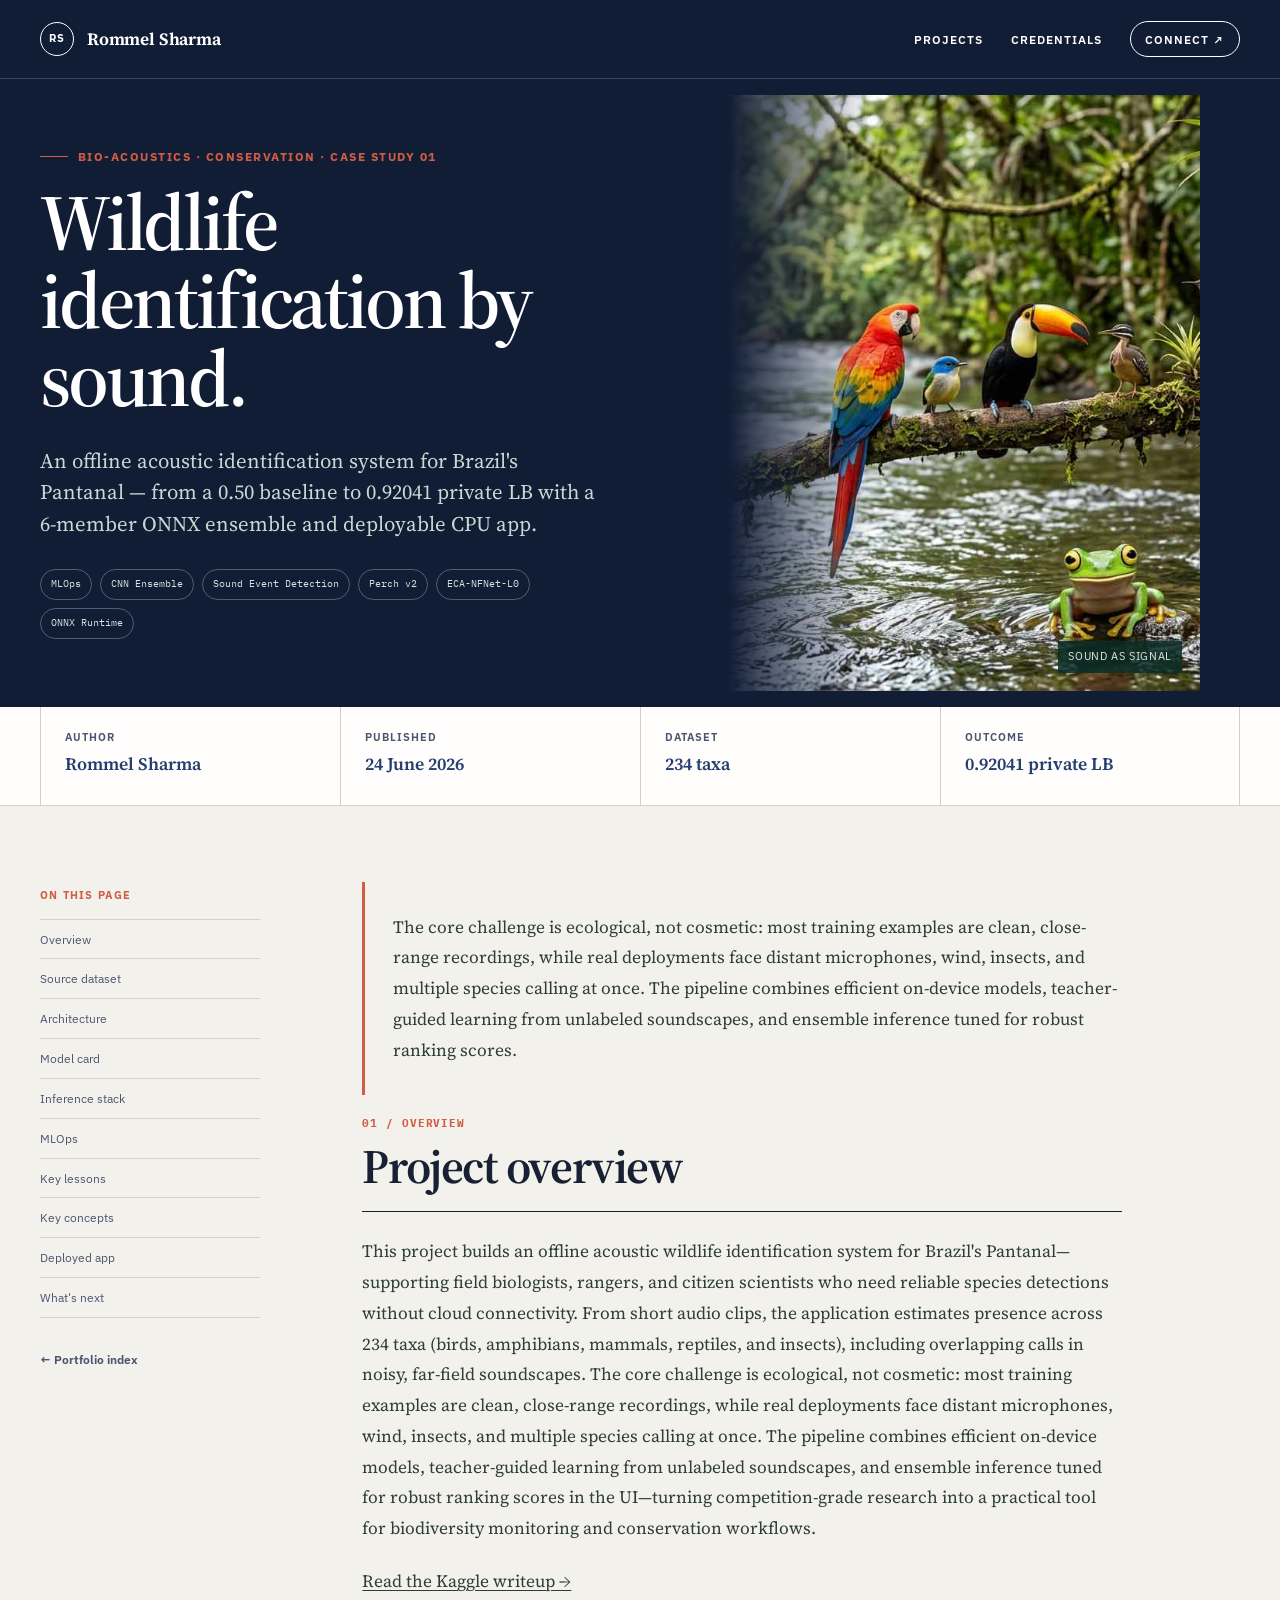
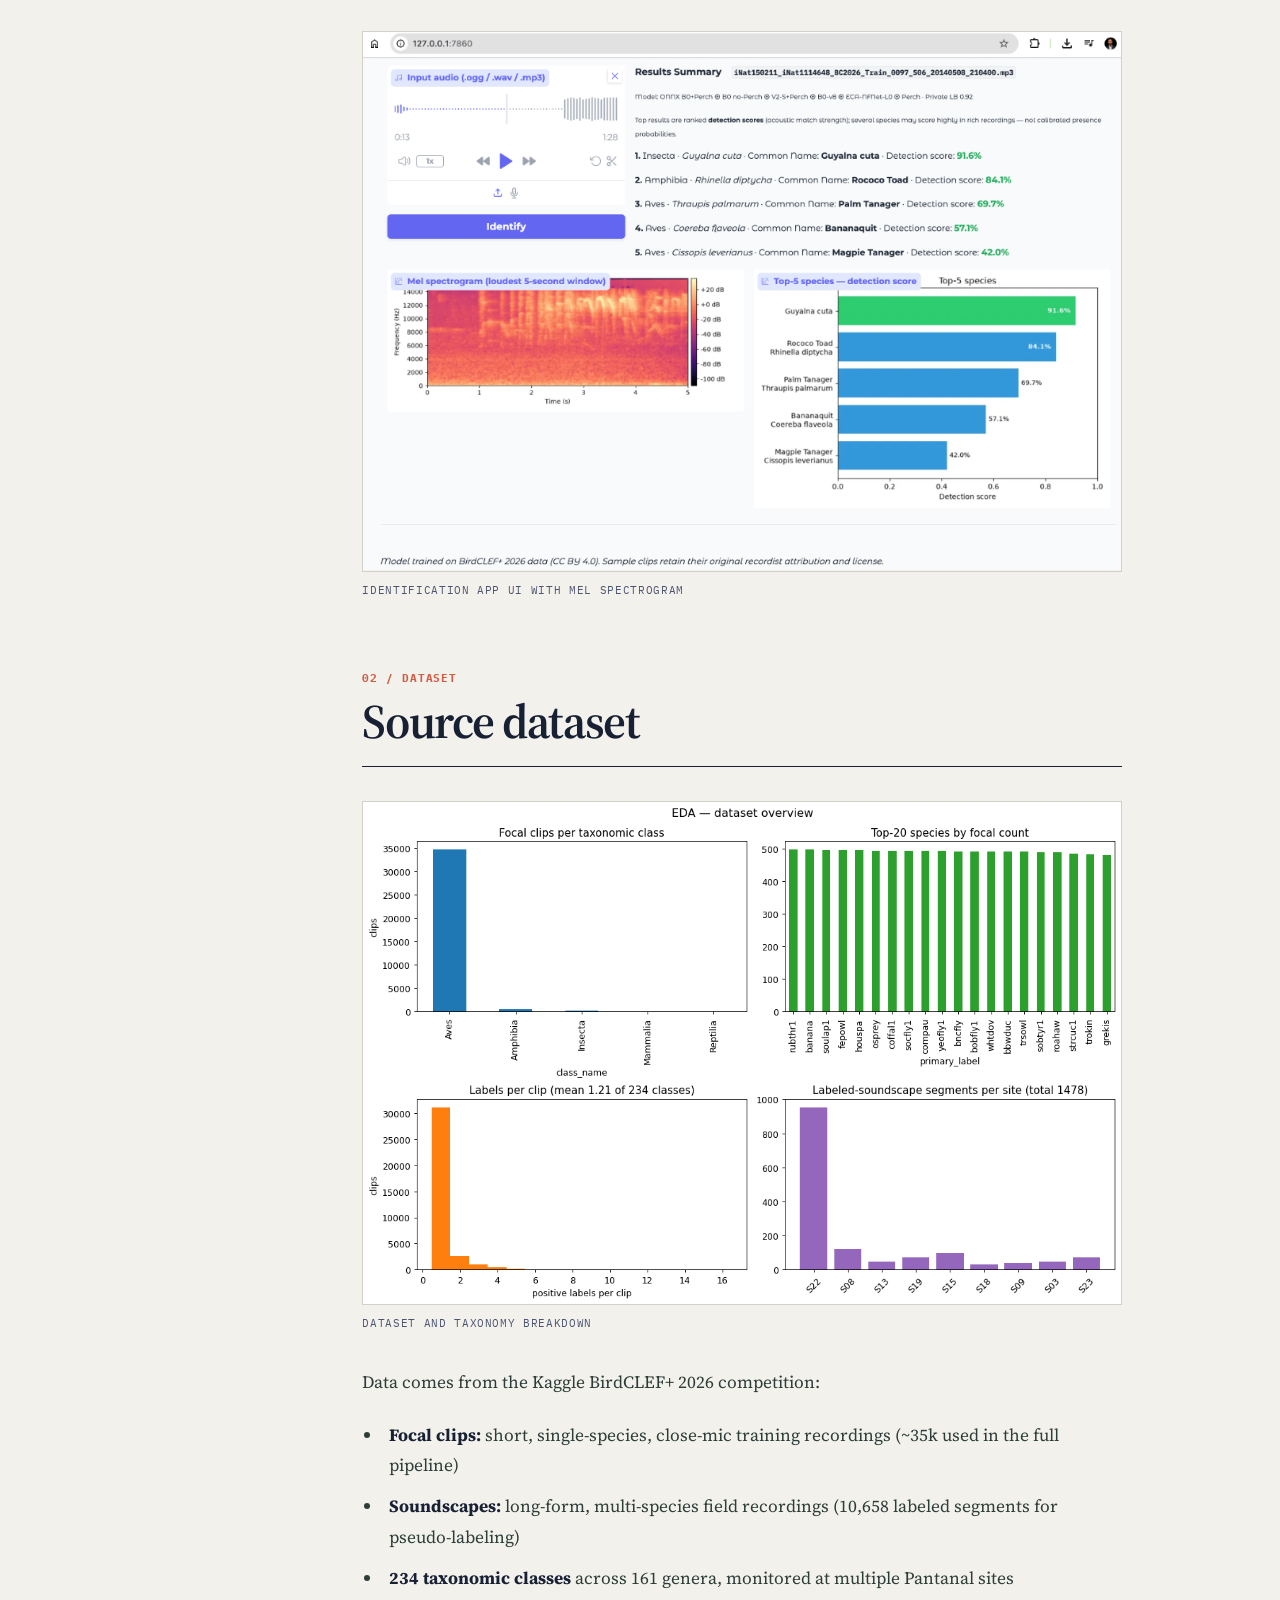
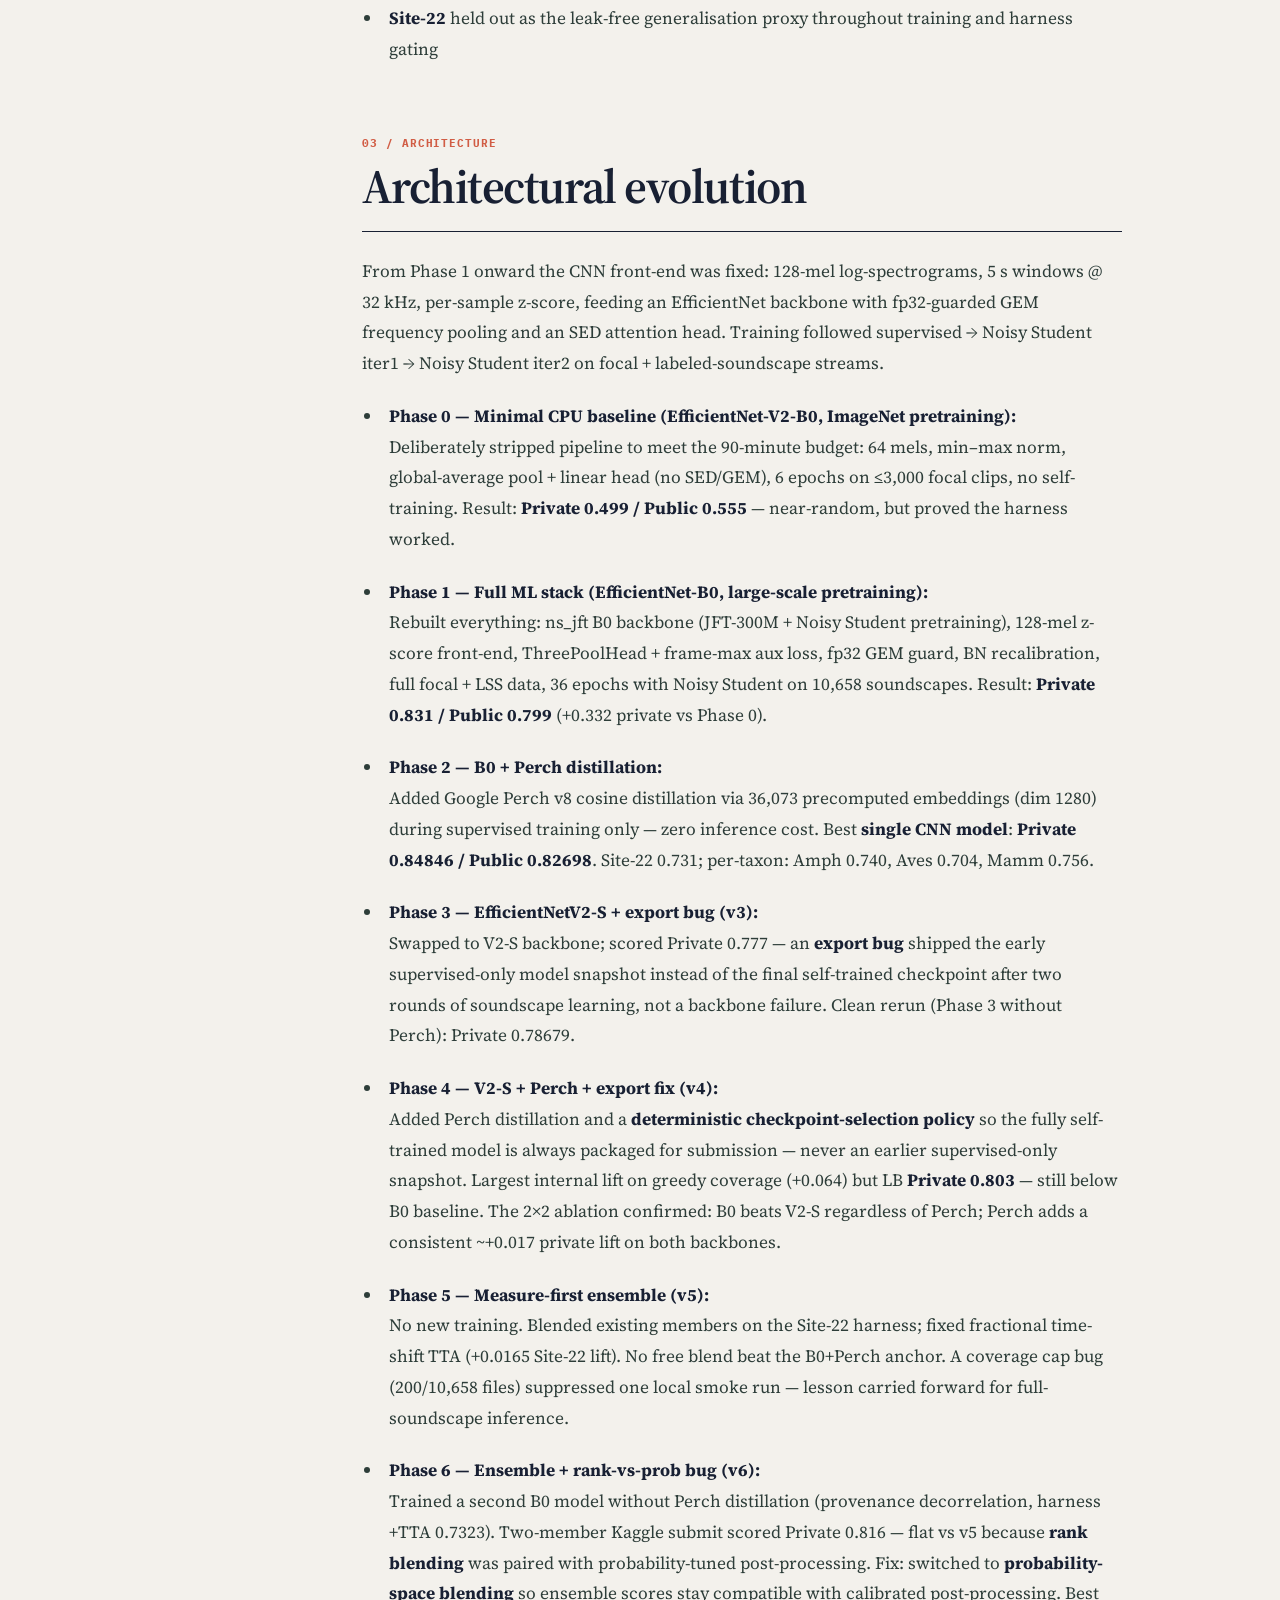
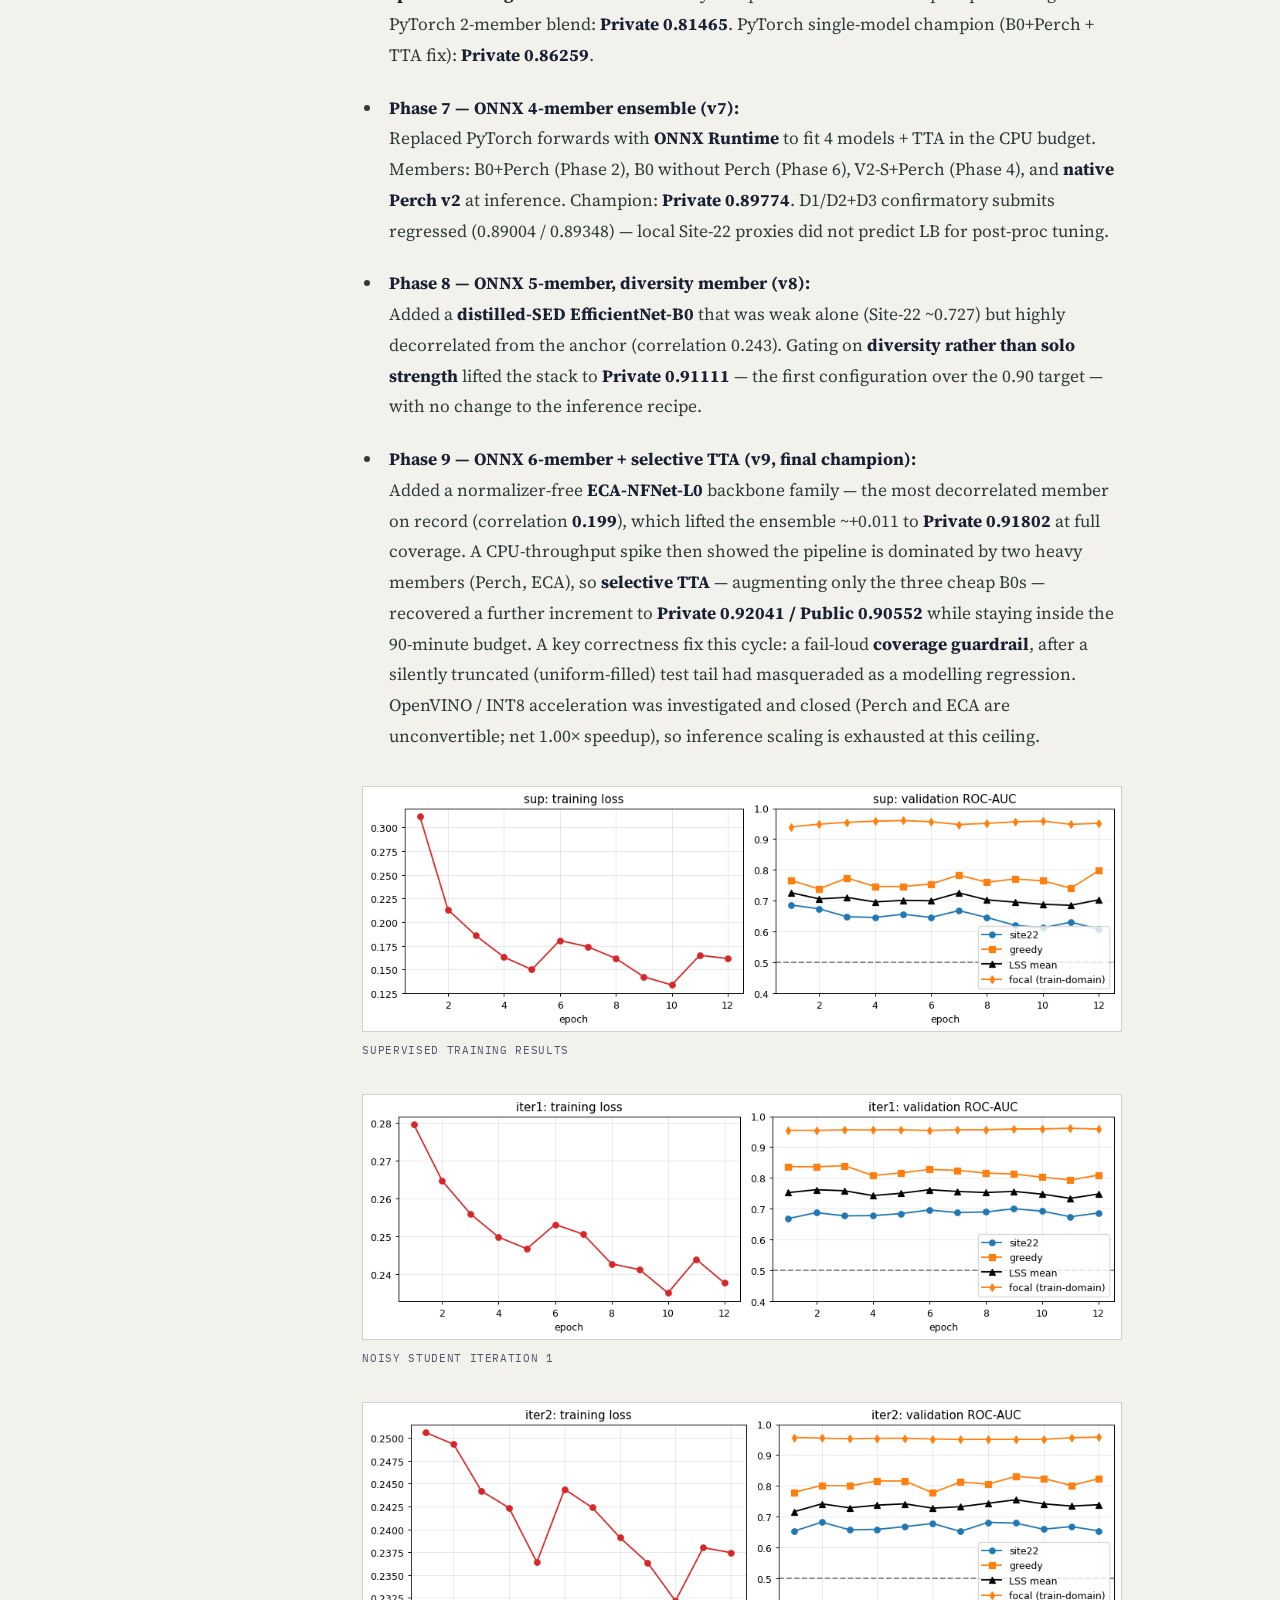
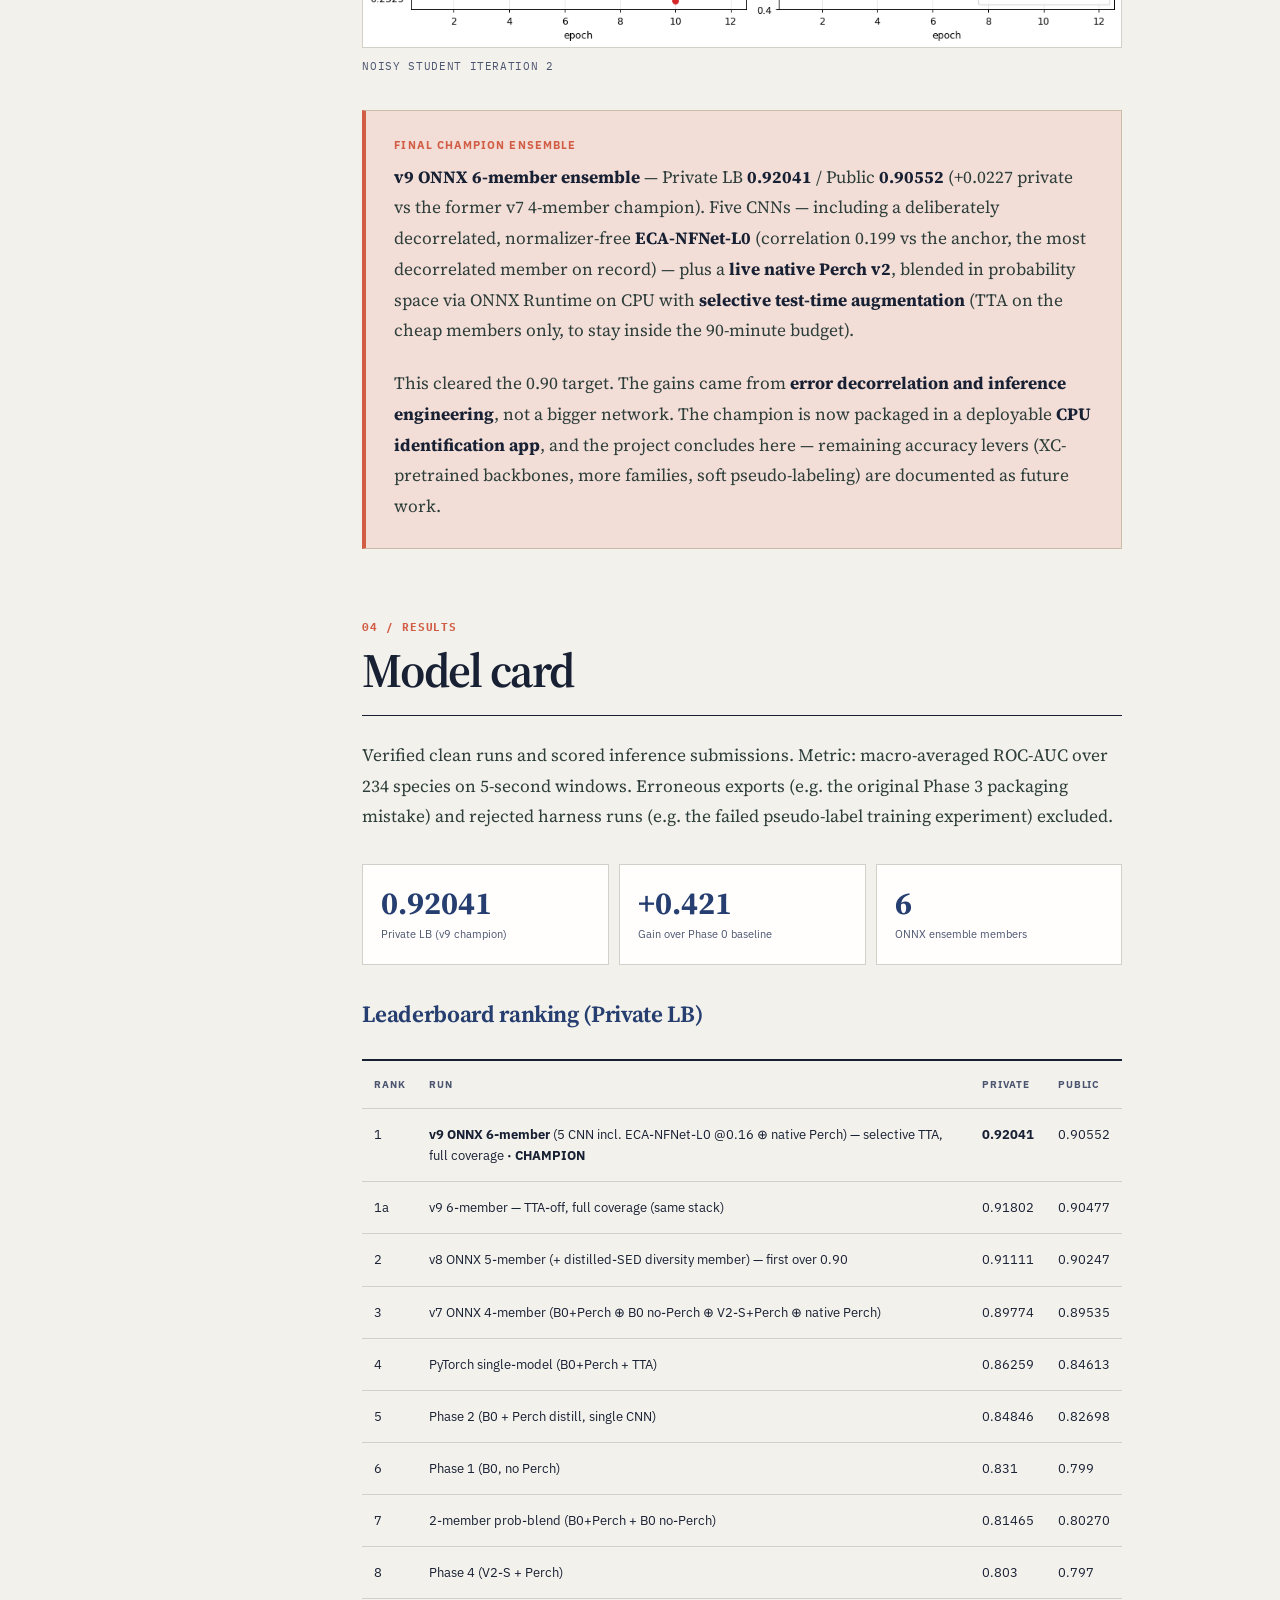
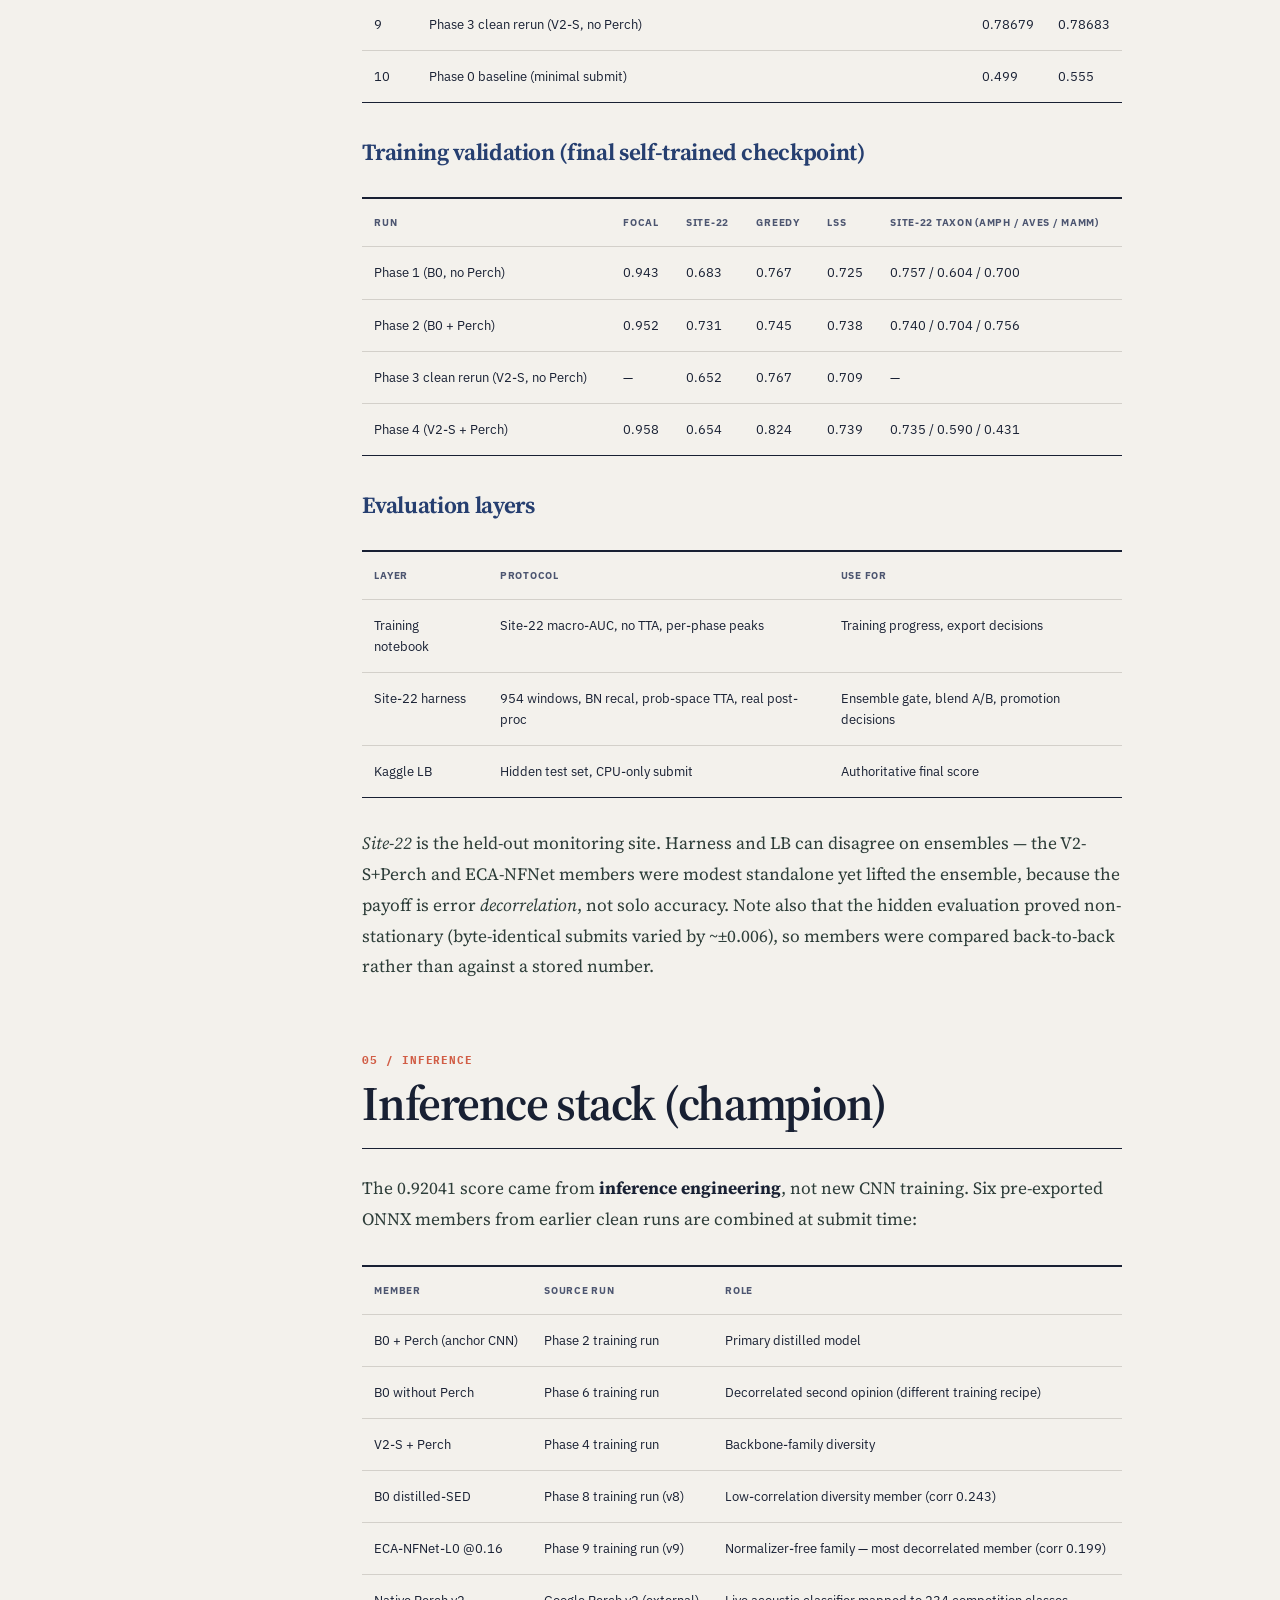
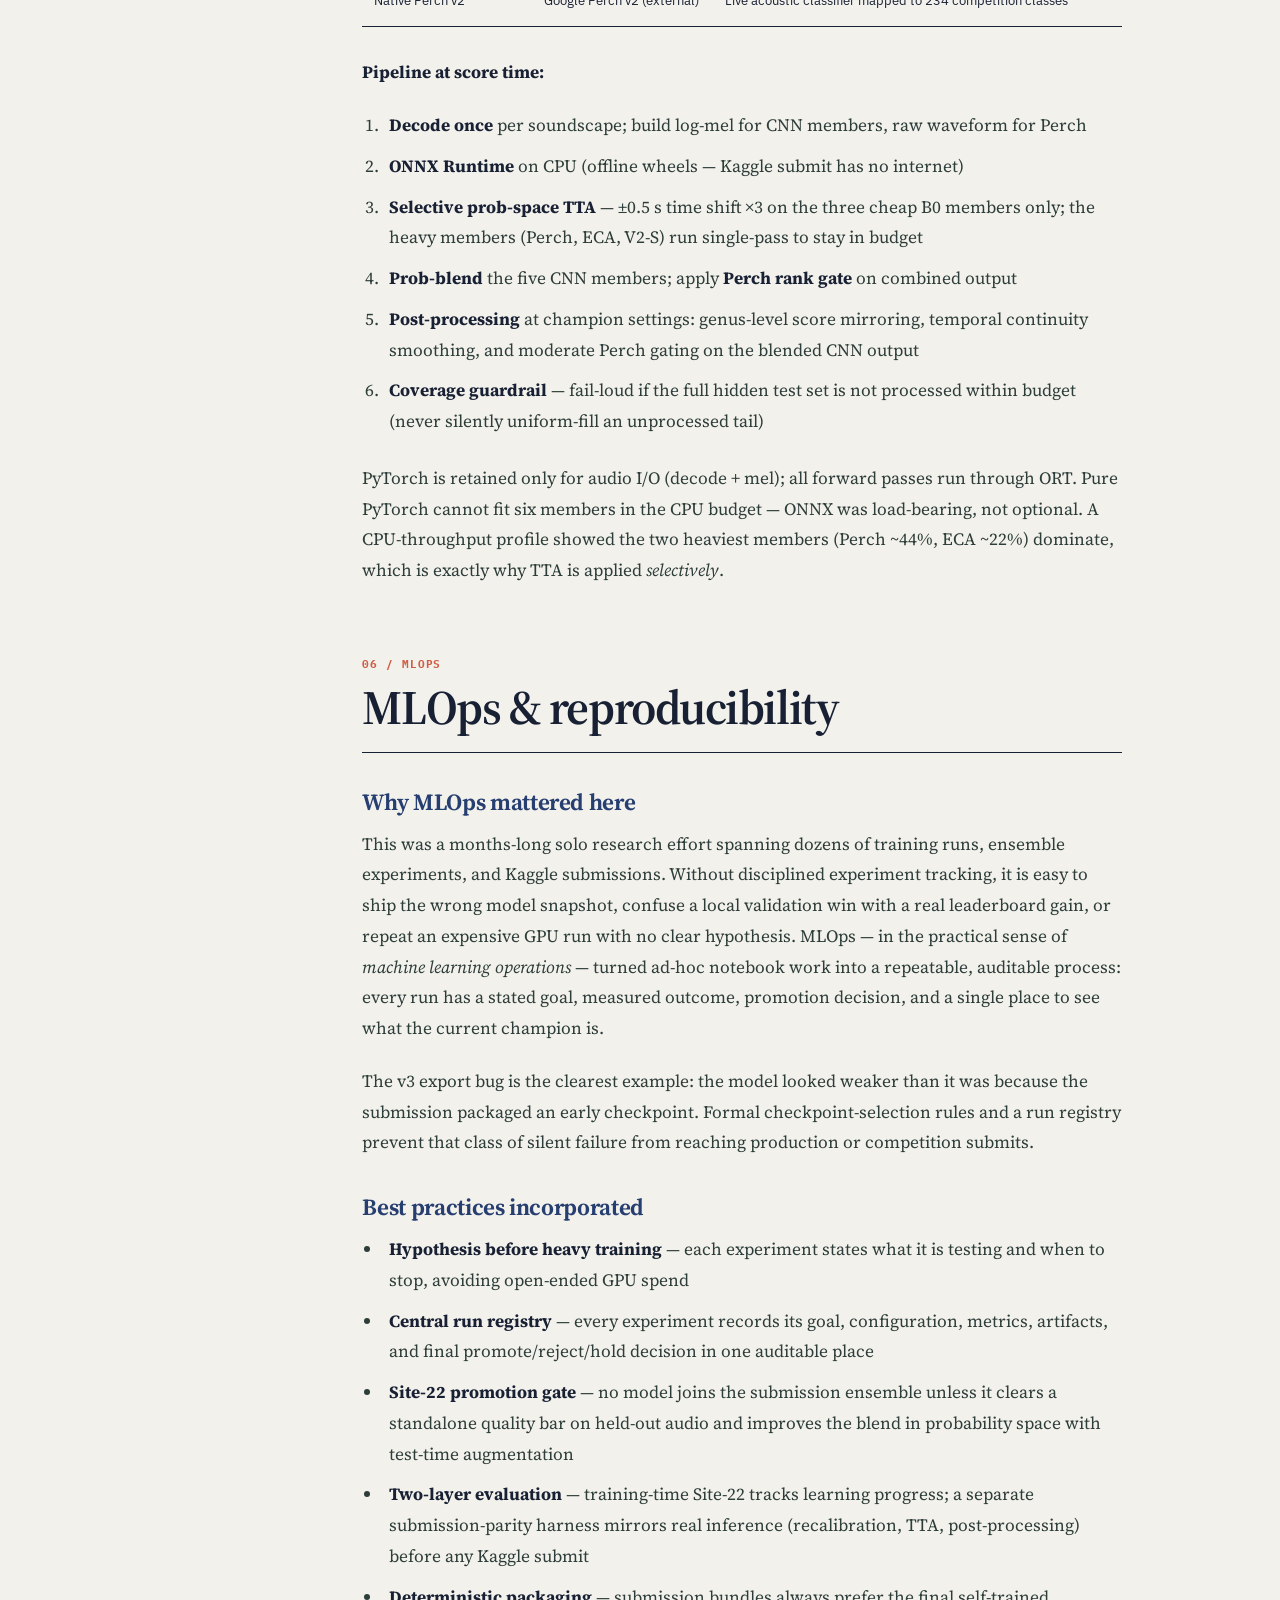
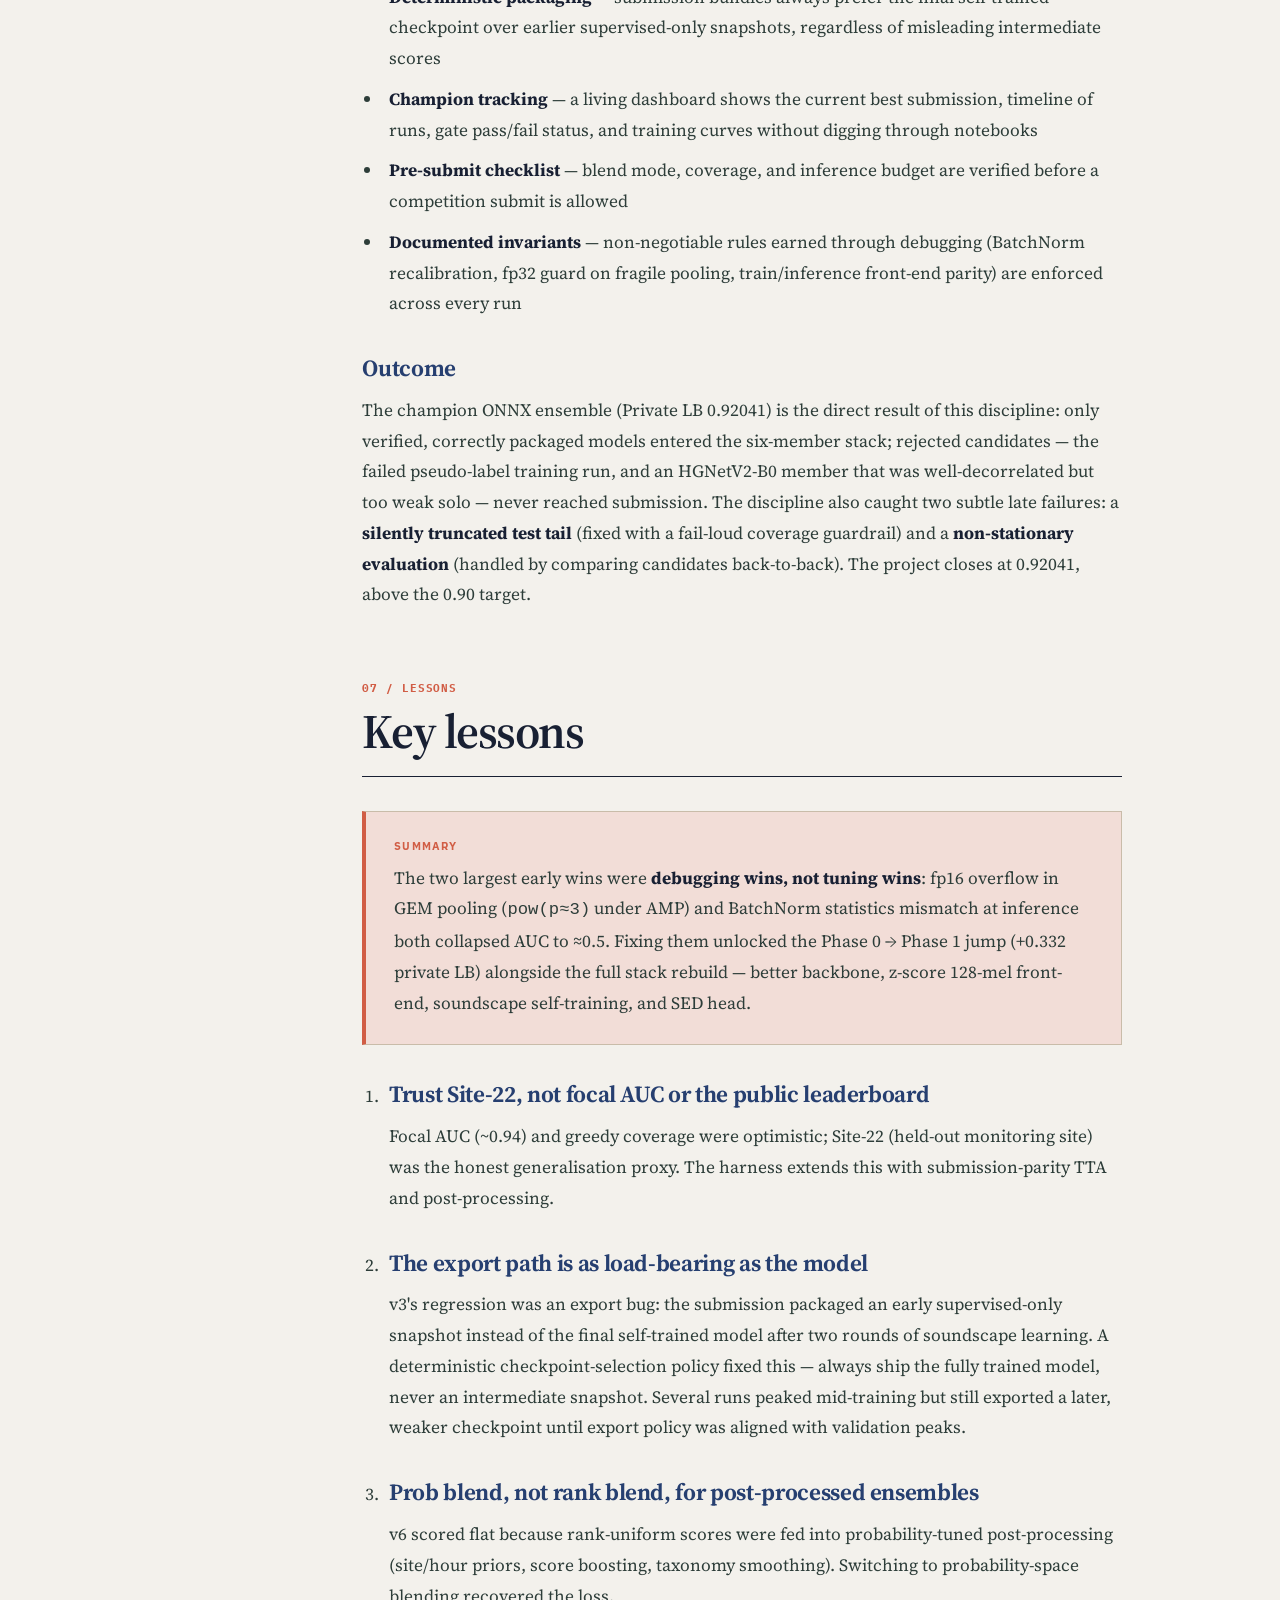
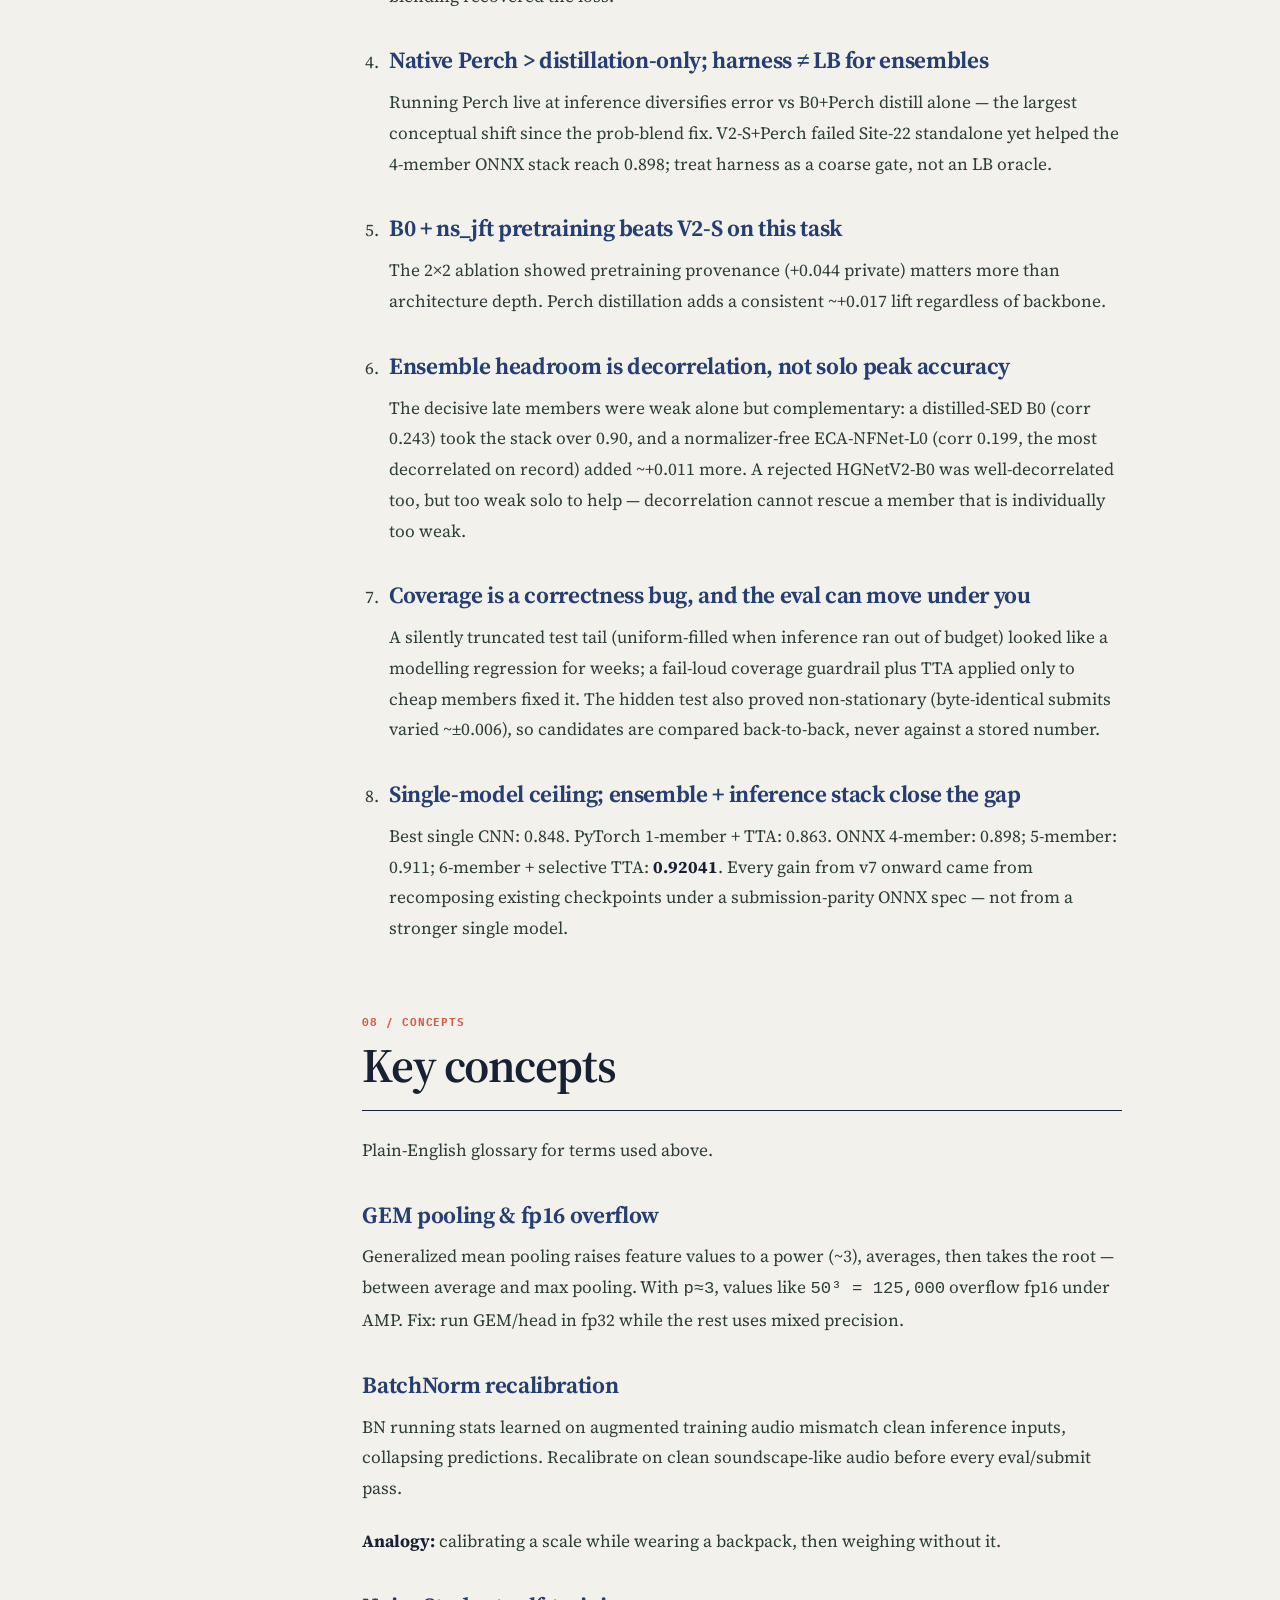
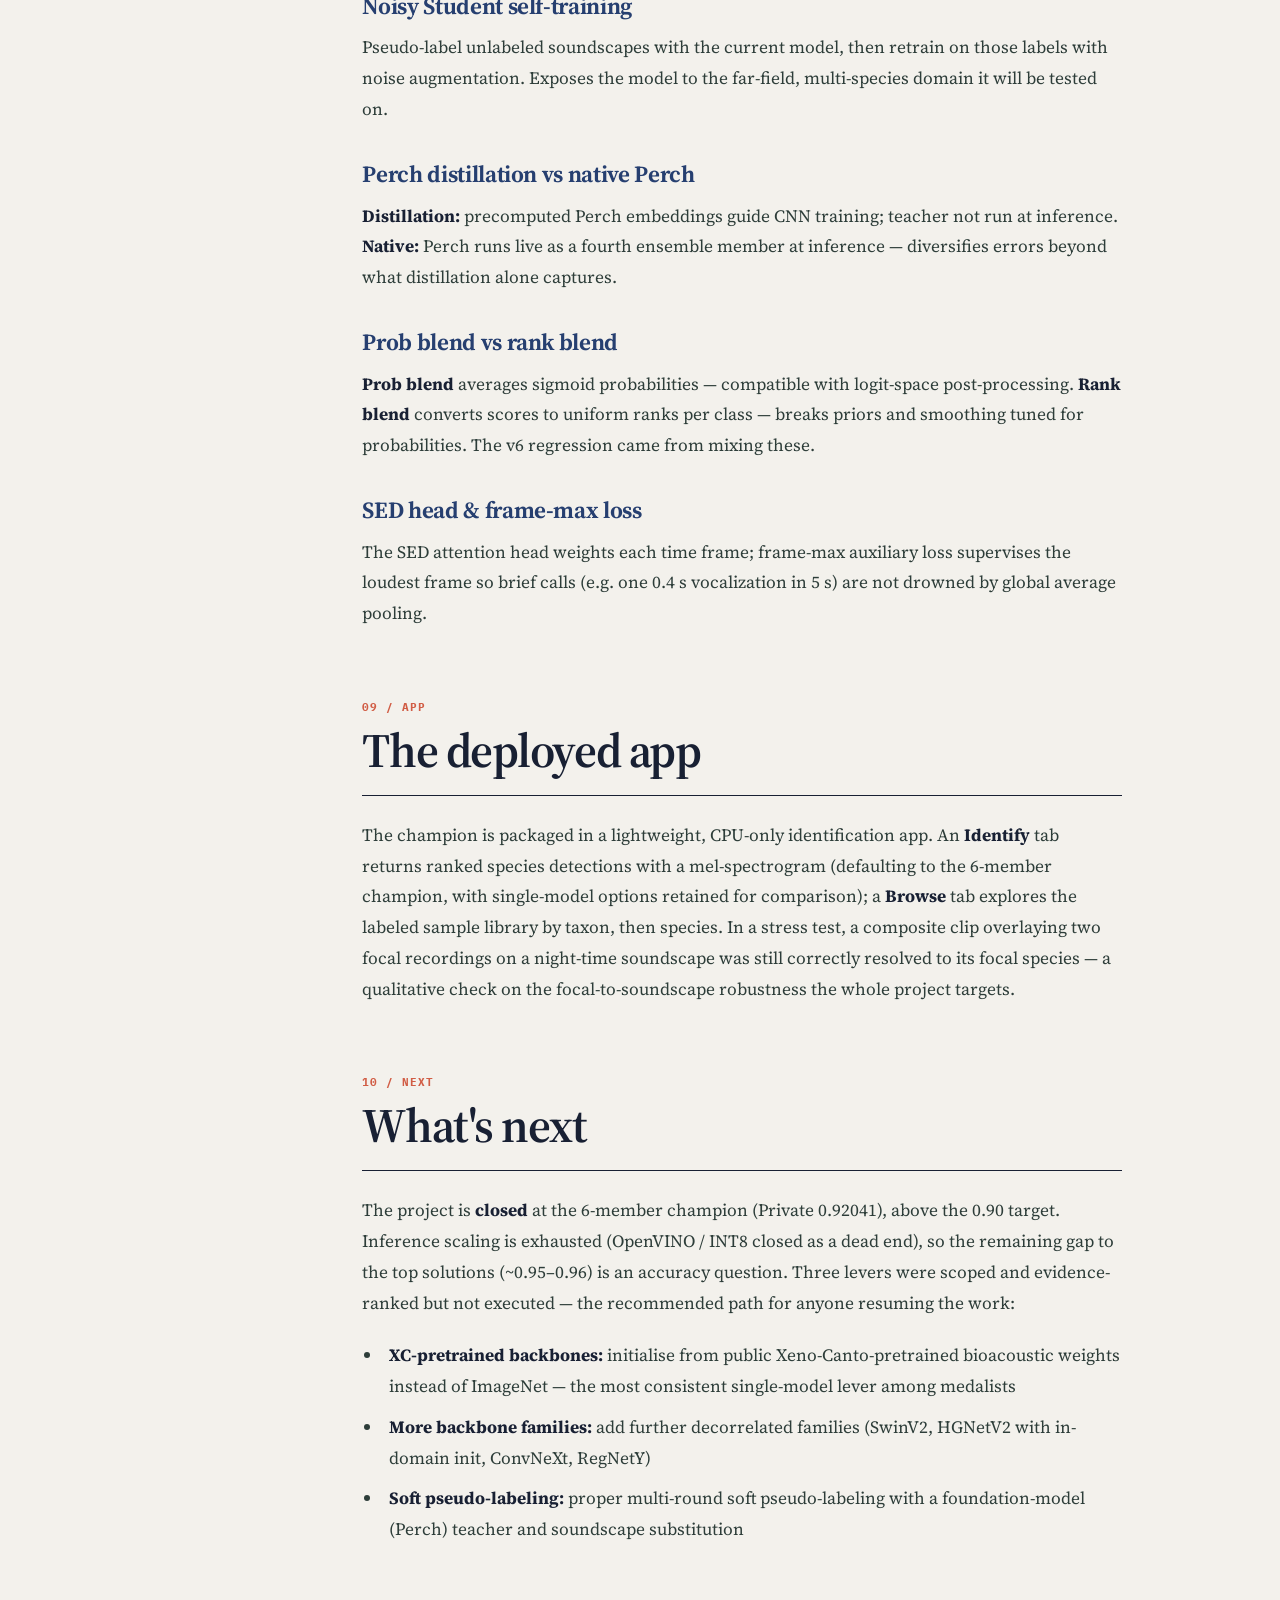
==== commit ddcf24e5: "updated profile page with the latest GBDT article links" ====
--- a/projects/bio-acoustics.html
+++ b/projects/bio-acoustics.html
@@ -87,8 +87,8 @@
         <nav class="site-nav shell" aria-label="Primary navigation">
             <a class="wordmark" href="../index.html" aria-label="Rommel Sharma, portfolio home">Rommel Sharma</a>
             <ul class="nav-links">
-                <li><a href="../index.html#research">Research</a></li>
-                <li><a href="../index.html#writing">Writing</a></li>
+                <li><a href="../index.html#work">Projects</a></li>
+                <li><a href="../index.html#credentials">Credentials</a></li>
                 <li><a class="nav-cta" href="https://www.linkedin.com/in/rommelsharma" rel="me noopener" target="_blank">Connect ↗</a></li>
             </ul>
         </nav>
@@ -452,6 +452,16 @@
                         <h3>Wildlife ID by Vision</h3>
                         <p>Frozen DINOv2 features and metric learning for jaguar re-identification at 0.950 mAP.</p>
                     </a>
+                    <a class="related-card" href="https://www.linkedin.com/pulse/predicament-predictors-part-3-rommel-sharma-k9pvc/" target="_blank" rel="noopener noreferrer">
+                        <span>Essay</span>
+                        <h3>Raising the Machine: Governance &amp; Cooperation for AGI</h3>
+                        <p>Why AI models inherit the divisions of the societies that build them, and why cooperation across rivalries matters for AGI.</p>
+                    </a>
+                    <a class="related-card" href="https://medium.com/ai-in-plain-english/strategic-restraint-hypothesis-for-agi-8bb10bf0caf8" target="_blank" rel="noopener noreferrer">
+                        <span>Essay</span>
+                        <h3>Strategic Restraint Hypothesis for AGI</h3>
+                        <p>Exploring why an AGI smart enough to understand us might choose to hold back its capabilities rather than act unbounded.</p>
+                    </a>
                 </div>
             </div>
         </section>
@@ -462,9 +472,15 @@
             <div>
                 <p class="eyebrow">Rommel Sharma · Sydney, Australia</p>
                 <p class="site-footer__statement">Building thoughtful technology and publishing the evidence behind it.</p>
+                <div class="site-footer__links">
+                    <a class="text-link" href="https://www.skills.google/public_profiles/a8728b82-b98c-4e37-a9f4-f9b77782fb30" target="_blank" rel="noopener noreferrer">Google profile</a>
+                    <a class="text-link" href="https://www.credly.com/users/rommel-sharma" target="_blank" rel="me noopener noreferrer">Credly profile</a>
+                </div>
             </div>
             <small>© 2026 Rommel Sharma · <a href="../feed.xml">RSS</a></small>
         </div>
+        <div class="cert-rail shell" id="cert-rail" aria-label="Certifications and badges"></div>
+        <script src="../assets/js/cert-rail.js" defer></script>
     </footer>
 </body>
 </html>
--- a/css/style.css
+++ b/css/style.css
@@ -408,12 +408,14 @@
 
 .publication-card {
     grid-column: span 4;
-    min-height: 310px;
-    padding: 28px;
+    min-height: 265px;
+    padding: 24px;
     border-right: 1px solid var(--line);
     border-bottom: 1px solid var(--line);
     background: var(--surface);
     text-decoration: none;
+    display: flex;
+    flex-direction: column;
 }
 
 .publication-card:nth-child(3n + 1) {
@@ -434,25 +436,26 @@
 }
 
 .publication-card h3 {
-    margin: 54px 0 14px;
-    font-family: var(--serif);
-    font-size: 1.65rem;
+    margin: 35px 0 12px;
+    font-family: var(--serif);
+    font-size: 1.55rem;
     font-weight: 620;
     letter-spacing: -0.02em;
     line-height: 1.18;
 }
 
 .publication-card p {
-    margin: 0;
+    margin: 0 0 auto 0;
     color: var(--ink-soft);
-    font-size: 0.9rem;
+    font-size: 0.87rem;
+    line-height: 1.5;
 }
 
 .publication-card__source {
     display: block;
-    margin-top: 24px;
+    margin-top: 16px;
     color: var(--forest);
-    font-size: 0.76rem;
+    font-size: 0.75rem;
     font-weight: 650;
 }
 
@@ -491,16 +494,16 @@
 
 .credential {
     display: grid;
-    min-height: 118px;
+    aspect-ratio: 1 / 1;
     place-items: center;
-    padding: 18px;
+    padding: 10px;
     border: 1px solid var(--line);
     background: var(--white);
 }
 
 .credential img {
     max-width: 100%;
-    max-height: 66px;
+    max-height: 100%;
     object-fit: contain;
 }
 
@@ -526,8 +529,41 @@
     line-height: 1.35;
 }
 
+.site-footer__links {
+    display: flex;
+    gap: 24px;
+    margin-top: 18px;
+}
+
 .site-footer small {
     color: #9fb2ab;
+}
+
+.cert-rail {
+    display: flex;
+    flex-wrap: wrap;
+    align-items: center;
+    gap: 10px;
+    margin-top: 36px;
+    padding-top: 28px;
+    border-top: 1px solid rgba(255, 255, 255, 0.14);
+}
+
+.cert-rail__item {
+    display: grid;
+    place-items: center;
+    flex: 0 0 auto;
+    width: 52px;
+    height: 52px;
+    padding: 6px;
+    background: var(--white);
+    border-radius: 4px;
+}
+
+.cert-rail__item img {
+    max-width: 100%;
+    max-height: 100%;
+    object-fit: contain;
 }
 
 /* Project article */
@@ -542,11 +578,20 @@
     grid-template-columns: minmax(0, 1.08fr) minmax(360px, 0.92fr);
 }
 
+.project-cover__inner--single {
+    grid-template-columns: minmax(0, 1fr);
+    min-height: 460px;
+}
+
 .project-cover__copy {
     display: flex;
     flex-direction: column;
     justify-content: center;
     padding: 68px 7vw 68px 0;
+}
+
+.project-cover__inner--single .project-cover__copy {
+    max-width: 900px;
 }
 
 .project-cover h1 {
@@ -1069,6 +1114,17 @@
     .site-footer small {
         display: block;
         margin-top: 28px;
+    }
+
+    .cert-rail {
+        justify-content: center;
+        margin-top: 28px;
+        padding-top: 24px;
+    }
+
+    .cert-rail__item {
+        width: 44px;
+        height: 44px;
     }
 
     .article-meta__inner {
